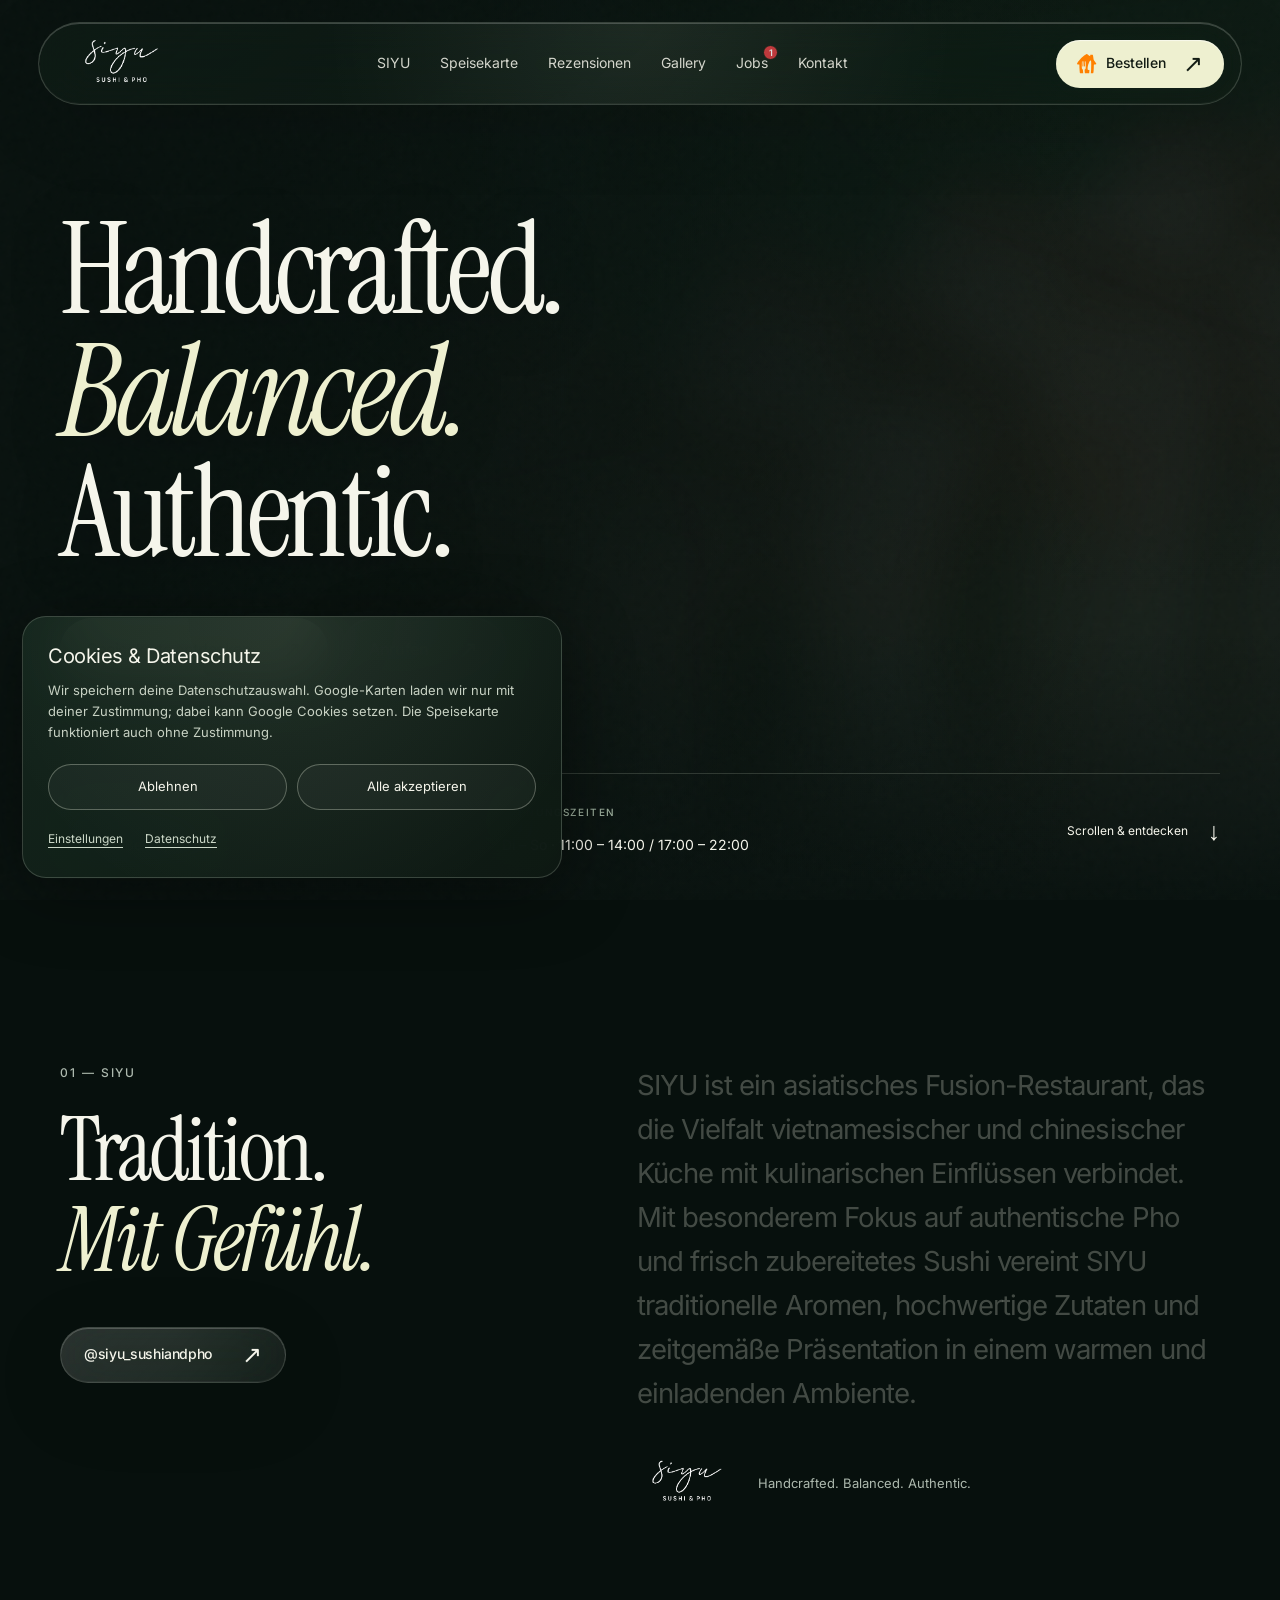
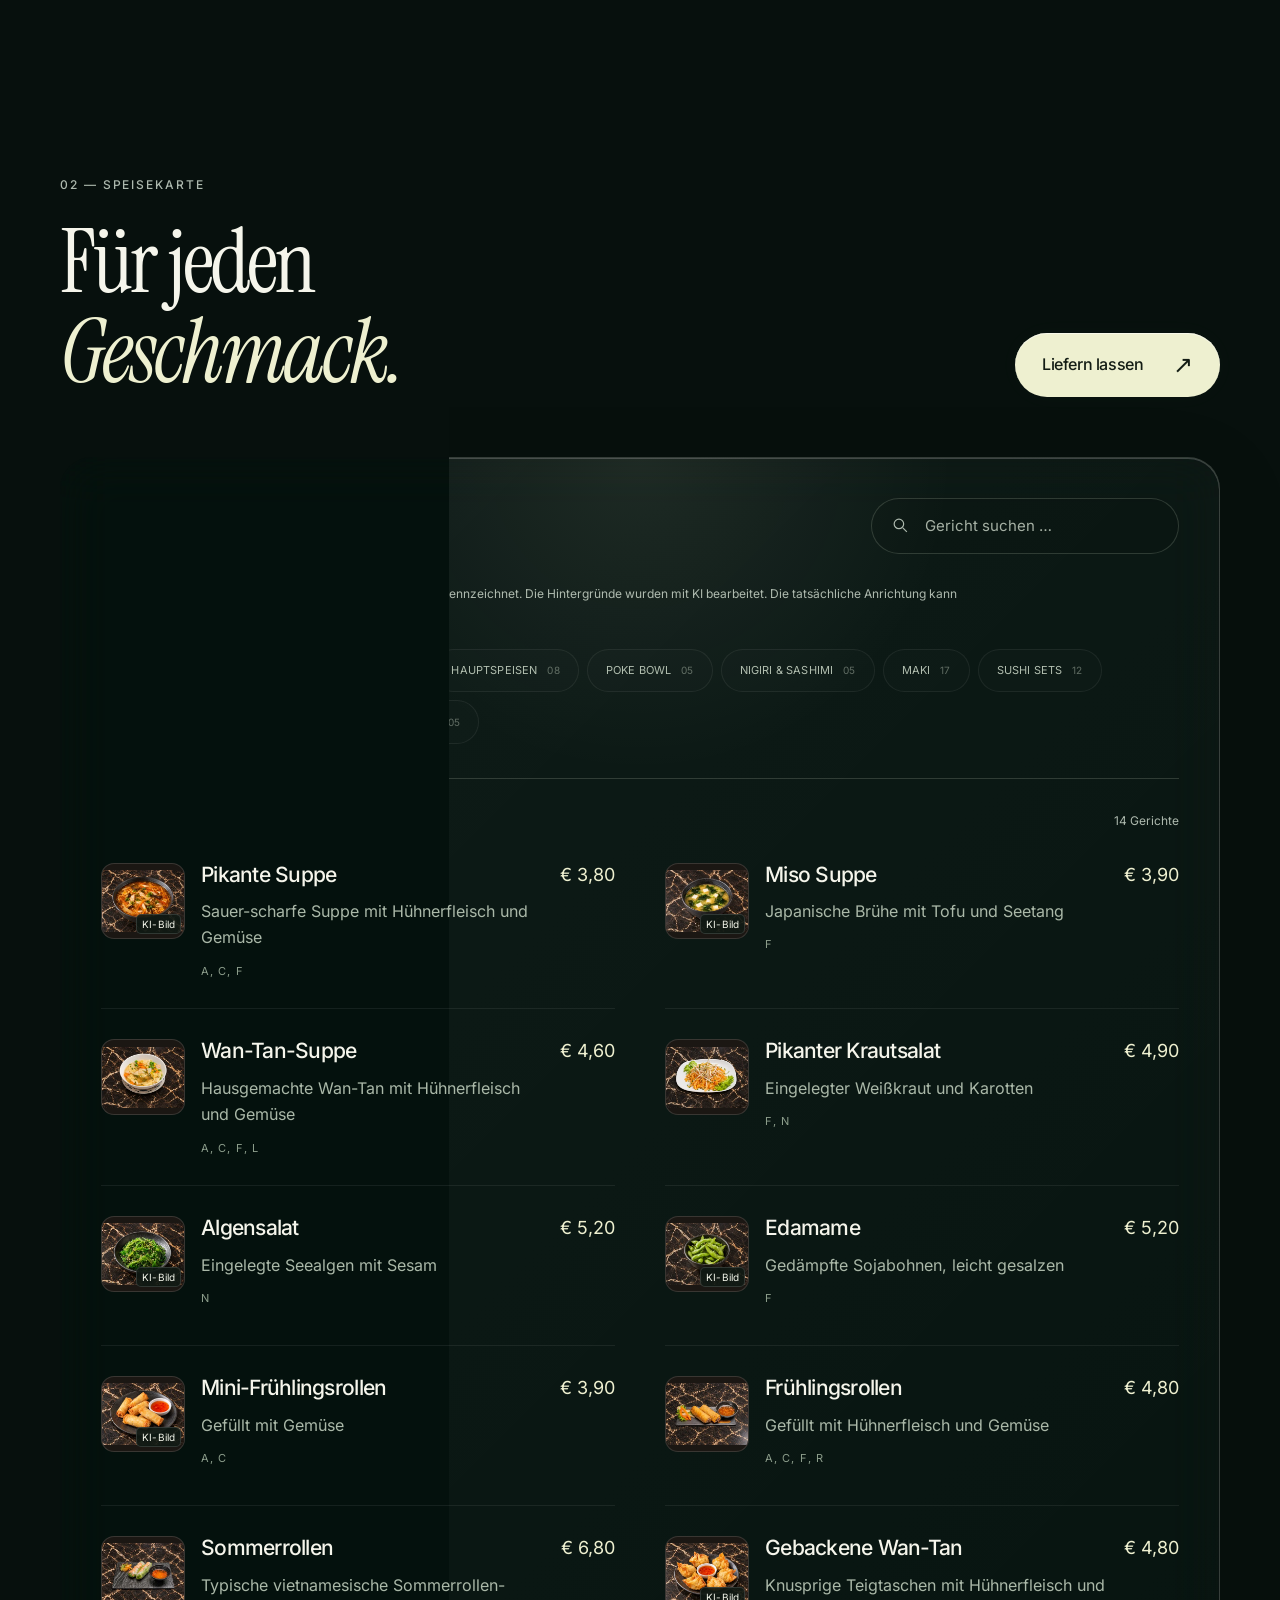
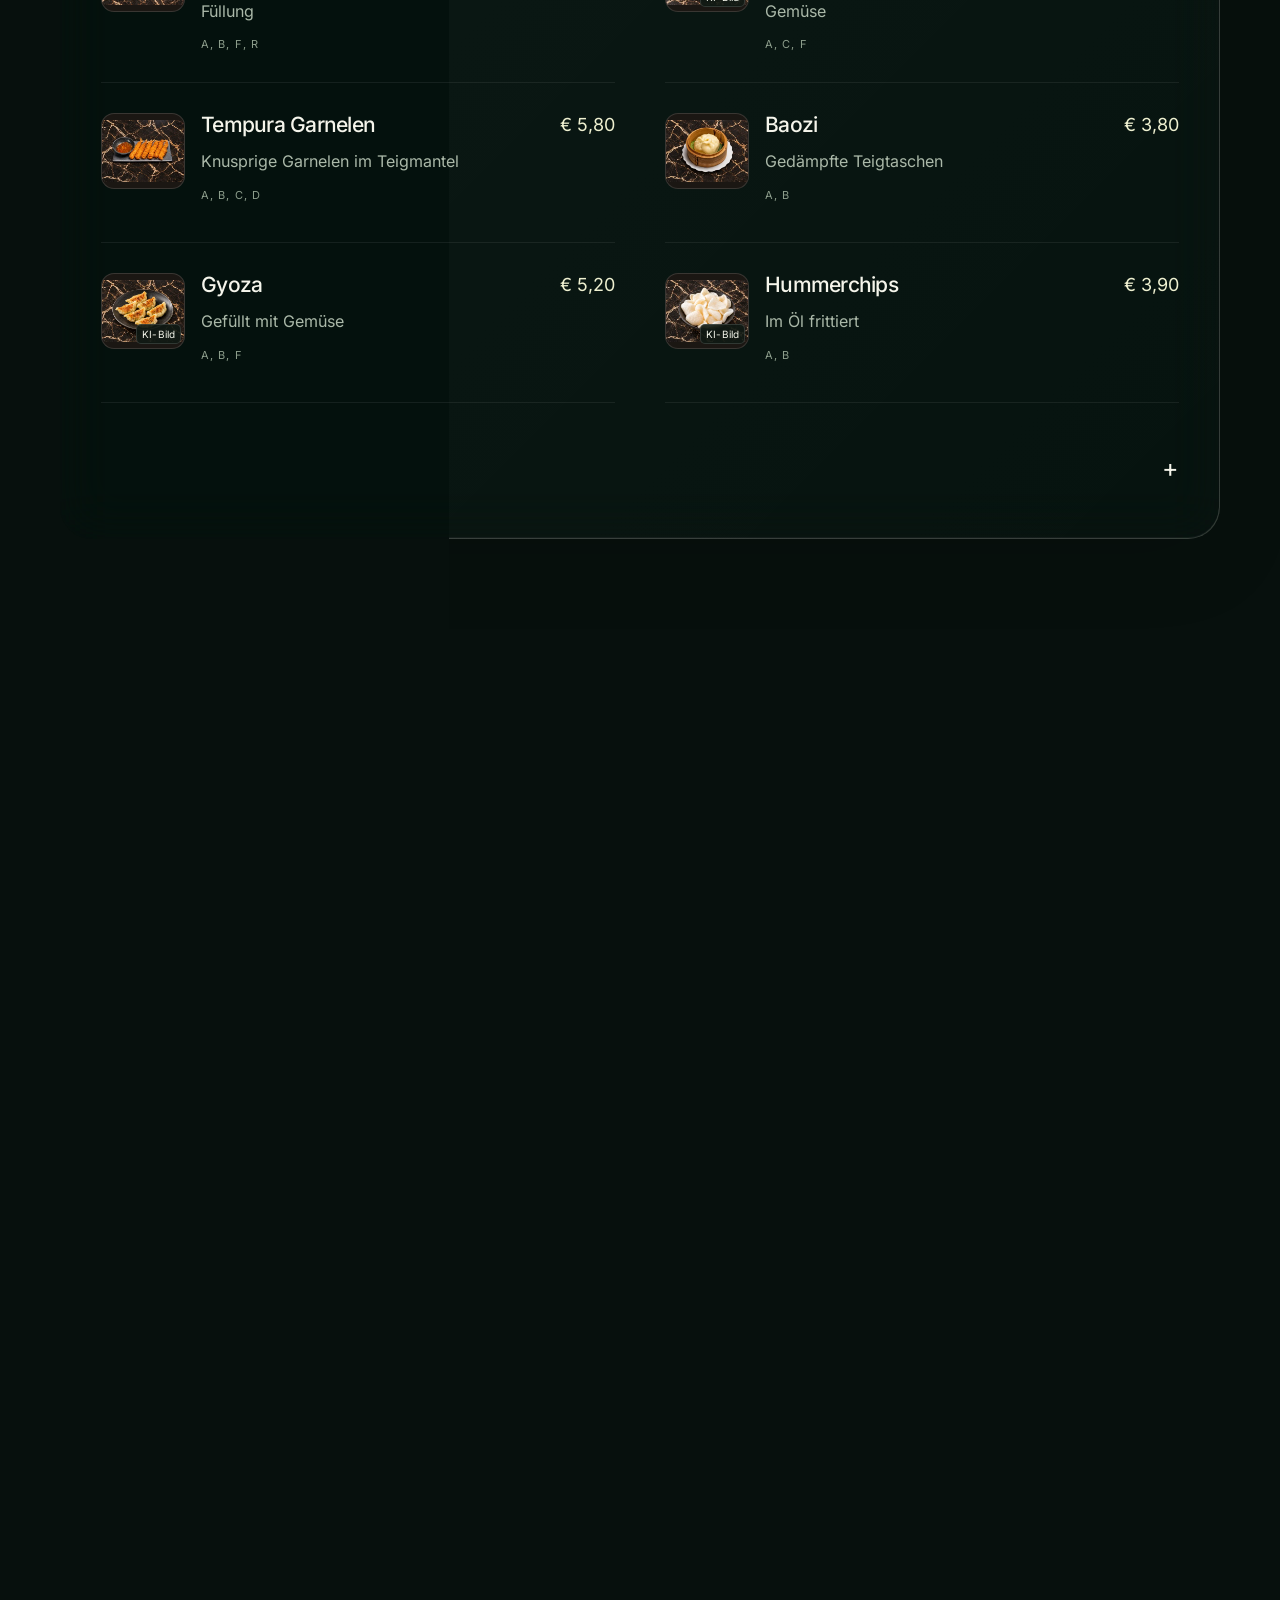
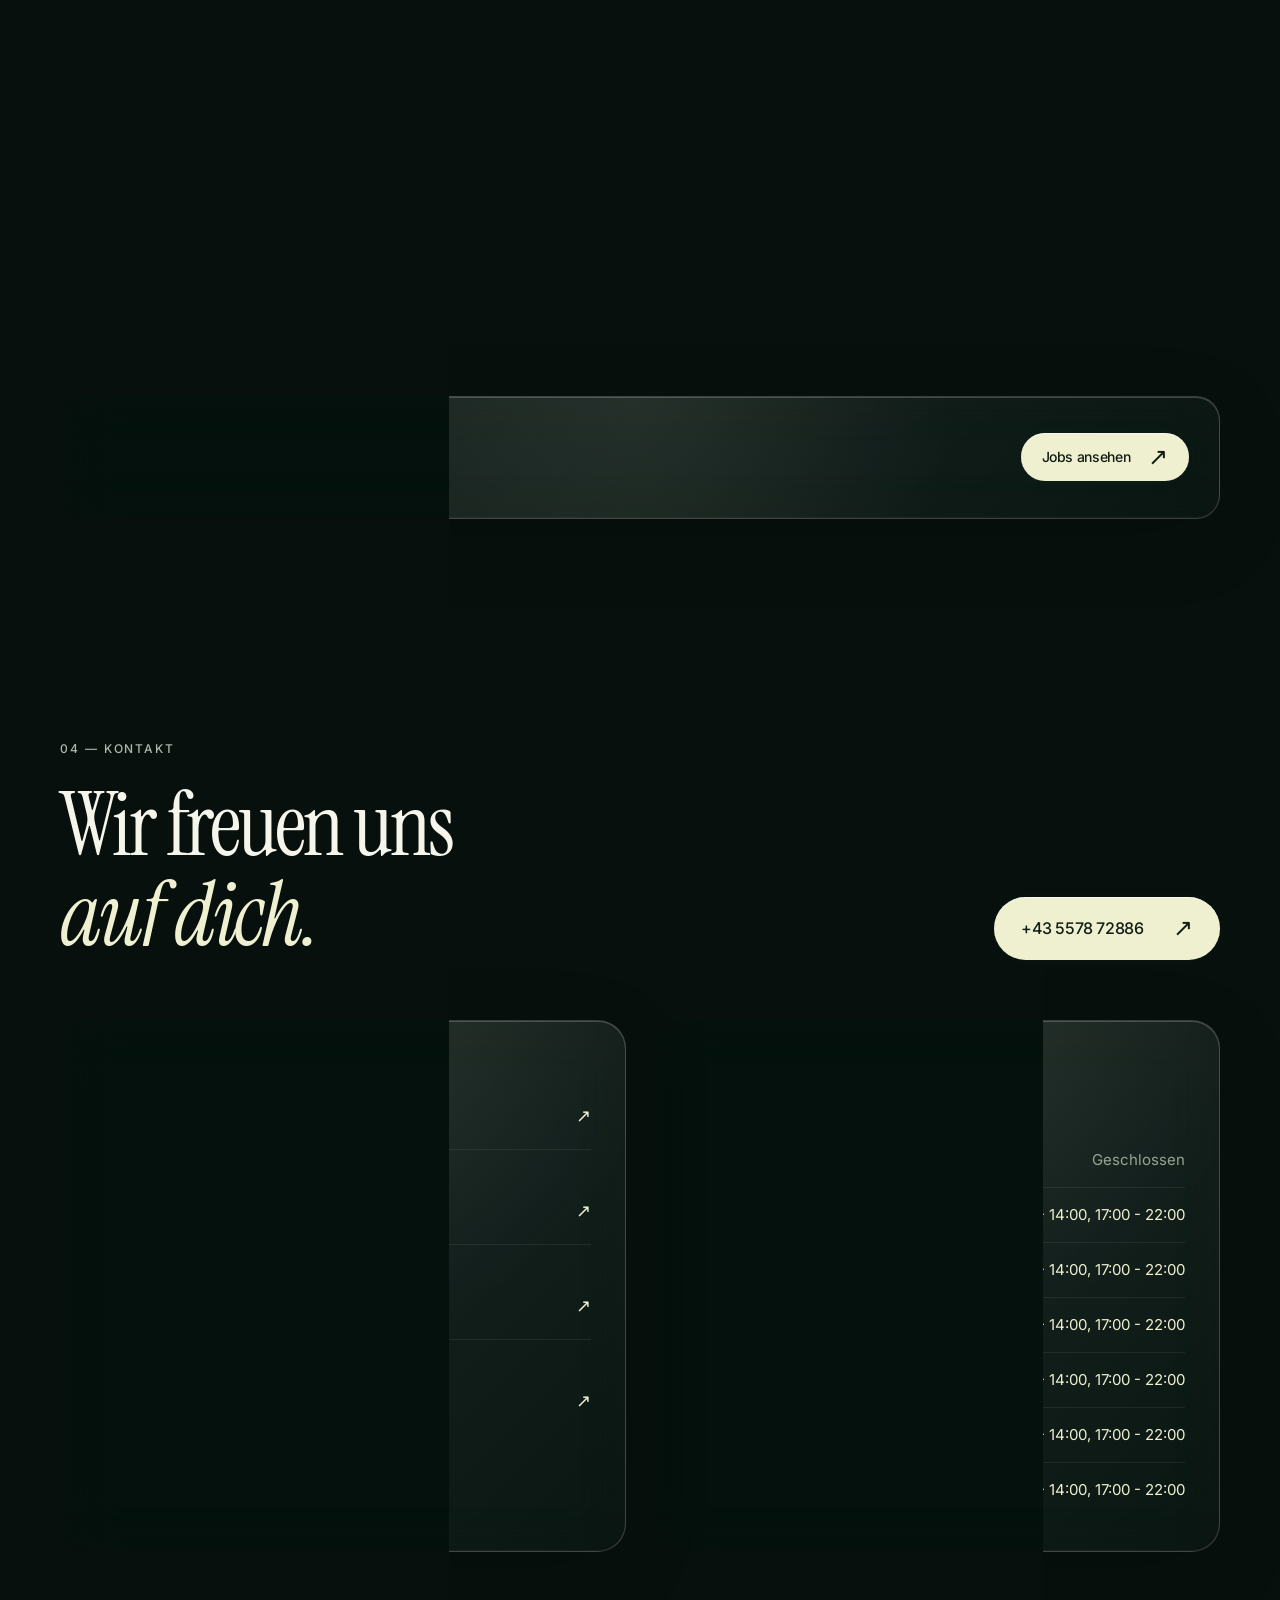
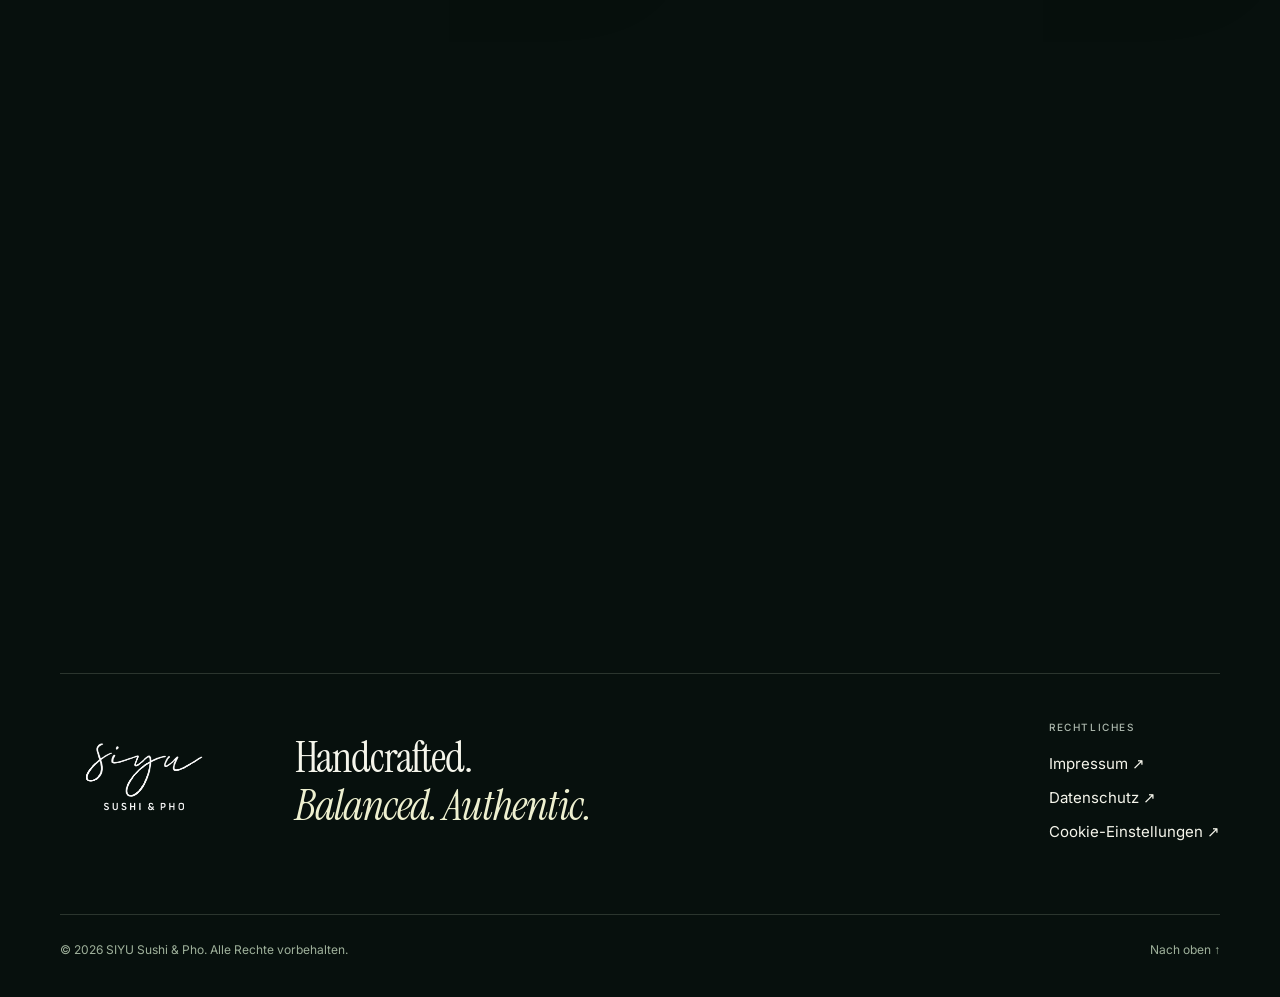
==== index.html @ 0ee45630 "SIYU Website importieren" ====
<!doctype html><html lang="de"><head><meta charset="utf-8"><meta name="viewport" content="width=device-width,initial-scale=1"><meta name="theme-color" content="#08120f"><meta name="description" content="SIYU – Sushi & Pho Höchst. Handcrafted. Balanced. Authentic. Entdecken Sie unsere Speisekarte, Öffnungszeiten und Kontakt."><title>SIYU — Sushi & Pho Höchst</title><meta property="og:title" content="SIYU — Sushi & Pho Höchst"><meta property="og:description" content="Handcrafted. Balanced. Authentic."><meta property="og:type" content="website"><meta property="og:image" content="https://siyu-atelier.fabledknoll8.chatgpt.site/assets/film-poster.jpg"><link rel="icon" href="assets/favicon.svg"><link rel="stylesheet" href="assets/fonts/fonts.css"><style>:root{--ink:#07100d;--jade:#172b23;--cream:#eef0d0;--text:#f5f5eb;--muted:#adb9ae;--line:rgba(237,244,225,.16);--scroll:0;--film-shift:0px;--ribbon-shift:0px}*,*:before,*:after{box-sizing:border-box}html{scroll-behavior:smooth;scroll-padding-top:130px}body{margin:0;background:var(--ink);color:var(--text);font-family:Inter,-apple-system,BlinkMacSystemFont,'Segoe UI',sans-serif;font-size:18px;line-height:1.6;-webkit-font-smoothing:antialiased;-moz-osx-font-smoothing:grayscale;overflow-x:hidden}body:has(dialog[open]){overflow:hidden}h1,h2,h3,h4,p{margin:0}h1,h2{font-family:'Instrument Serif',Georgia,serif;font-weight:400;letter-spacing:-.035em;line-height:1.02}h2{font-size:clamp(64px,6.9vw,104px)}h1 em,h2 em,footer em{font-weight:400;font-style:italic;color:var(--cream)}h3,h4{font-weight:500}a{color:inherit;text-decoration:none}button,input{font:inherit;color:inherit}button{border:0;background:none;cursor:pointer}button,a,input,summary{-webkit-tap-highlight-color:transparent}button:focus-visible,a:focus-visible,input:focus-visible,summary:focus-visible{outline:2px solid var(--cream);outline-offset:6px}img{display:block;max-width:100%}button[hidden],[hidden]{display:none!important}.wrap{width:calc(100% - 120px);max-width:1400px;margin:auto}.section{padding:130px 0;position:relative}.eyebrow{font-size:12px;font-weight:500;line-height:1.6;letter-spacing:.16em;text-transform:uppercase;color:var(--muted)}.button{position:relative;display:inline-flex;align-items:center;justify-content:space-between;gap:30px;padding:19px 27px;min-height:62px;white-space:nowrap;border-radius:100px;font-size:16px;font-weight:500;letter-spacing:-.025em;transition:transform .3s,background .3s,box-shadow .3s;transform:translate(var(--mx,0px),var(--my,0px));isolation:isolate}.button span{font-size:24px;line-height:1;transition:transform .3s}.button:hover span{transform:translate(3px,-3px)}.button:hover{box-shadow:0 8px 38px #0002}.button:active{scale:.98}.button-primary{background:var(--cream);color:#131c14;box-shadow:inset 0 1px 1px #fff9,0 0 24px #e9eccb06}.button-primary:hover{background:#fafce1}.compact{min-height:48px;padding:11px 21px;font-size:14px;gap:18px}.glass{background:linear-gradient(135deg,rgba(255,255,255,.105),rgba(255,255,255,.025));border:1px solid rgba(240,250,233,.18);backdrop-filter:blur(26px) saturate(145%);-webkit-backdrop-filter:blur(26px) saturate(145%);box-shadow:inset 0 1px 0 rgba(255,255,255,.2),inset 0 -1px 0 rgba(255,255,255,.045),0 20px 80px rgba(0,0,0,.12);position:relative}.glass:before{content:'';position:absolute;inset:0;border-radius:inherit;pointer-events:none;background:radial-gradient(450px circle at var(--gx,50%) var(--gy,0%),rgba(237,246,221,.075),transparent 70%)}.button.glass:hover{background-color:#ffffff0b}.icon-button{width:40px;height:40px;border-radius:50%;border:1px solid var(--line);display:grid;place-items:center;font-size:16px;transition:background .3s}.icon-button:hover{background:#ffffff15}.skip{position:fixed;top:-100px;left:20px;z-index:100;padding:15px;background:var(--cream);color:var(--ink)}.skip:focus{top:20px}.progress{position:fixed;top:0;left:0;height:2px;width:0;background:var(--cream);z-index:90}.world{position:fixed;inset:0;z-index:-1;overflow:hidden;background:#08130e;pointer-events:none}.film-underlay{position:absolute;inset:-50px;background:linear-gradient(90deg,#07100d 10%,#07100d00 80%),url('assets/film-poster.jpg') right center/cover no-repeat;filter:blur(30px);opacity:.17}.world video{position:absolute;right:0;top:-6%;width:58%;height:112%;object-fit:cover;object-position:50% 58%;transform:translateY(var(--film-shift)) scale(calc(1.02 + var(--scroll)*.025));opacity:0;filter:saturate(.8) contrast(1.03) brightness(.72);transition:opacity 1.2s;mask-image:linear-gradient(to right,transparent,#000 27%);-webkit-mask-image:linear-gradient(to right,transparent,#000 27%)}.world video.ready{opacity:calc(.92 - var(--scroll)*.64)}.film-shade{position:absolute;inset:0;background:linear-gradient(90deg,#08110e 0%,#08110ea8 35%,#08110e05 85%),linear-gradient(0deg,#08110e 0%,transparent 30%,#08110e44 100%)}#liquid{position:absolute;inset:0;width:100%;height:100%;opacity:.78}.grain{position:absolute;inset:0;opacity:.035;background-image:url("data:image/svg+xml,%3Csvg viewBox='0 0 160 160' xmlns='http://www.w3.org/2000/svg'%3E%3Cfilter id='n'%3E%3CfeTurbulence type='fractalNoise' baseFrequency='.8' numOctaves='3' stitchTiles='stitch'/%3E%3C/filter%3E%3Crect width='100%25' height='100%25' opacity='.5' filter='url(%23n)'/%3E%3C/svg%3E");mix-blend-mode:screen}.header{position:fixed;top:22px;left:38px;right:38px;z-index:50;border-radius:100px;display:flex;justify-content:space-between;align-items:center;gap:25px;padding:8px 17px 8px 30px;height:83px;background:linear-gradient(135deg,#111e17a6,#151d1747);transition:background .4s,top .4s}.header.scrolled{background:linear-gradient(135deg,#15261de0,#111a14b3);top:12px}.brand{width:100px;height:62px;display:flex;align-items:center}.brand img{width:100px;height:62px;object-fit:contain}.header nav{display:flex;gap:30px}.header nav a{font-size:14px;position:relative;padding:10px 0;opacity:.85;transition:opacity .2s}.header nav a:after{content:'';position:absolute;left:0;bottom:4px;width:0;height:1px;background:var(--cream);transition:width .3s}.header nav a:hover{opacity:1}.header nav a:hover:after{width:100%}.header-actions{display:flex;gap:14px;align-items:center}#nav-toggle{display:none}.hero{min-height:870px;height:110svh;max-height:1200px;position:relative;display:flex;align-items:center}.hero-content{padding:160px 0 140px}.hero h1{font-size:clamp(94px,9.9vw,152px);line-height:.96;letter-spacing:-.042em;margin:34px 0 42px;text-shadow:0 10px 60px #0005;max-width:800px}.hero .eyebrow{display:flex;align-items:center;gap:12px;color:#dfebd7}.status-dot{display:inline-block;width:6px;height:6px;background:#dbe6b1;border-radius:50%;box-shadow:0 0 14px #cbd8a465;flex:none}.hero-actions{display:flex;gap:13px;align-items:center}.film-caption{position:absolute;right:7%;bottom:24%;border-radius:100px;display:flex;align-items:center;gap:13px;padding:13px 22px;font-size:12px;background:#111b1470;animation:float 6s ease-in-out infinite}.film-lines{display:flex;gap:3px;height:14px;align-items:center;margin-left:10px}.film-lines i{width:2px;height:6px;background:var(--cream);animation:bars 1.5s ease-in-out infinite}.film-lines i:nth-child(2){animation-delay:.3s}.film-lines i:nth-child(3){animation-delay:.6s}@keyframes bars{50%{height:14px}}@keyframes float{50%{translate:0 -9px}}.hero-bottom{position:absolute;bottom:42px;left:0;right:0;display:grid;grid-template-columns:1fr 1.3fr auto;gap:30px;border-top:1px solid var(--line);padding-top:28px;align-items:center}.hero-bottom .eyebrow{font-size:10px;margin-bottom:10px;color:#9eb09e}.hero-bottom strong{font-weight:400;font-size:14px}.scroll-cue{display:flex;align-items:center;gap:20px;font-size:12px}.scroll-cue i{font-style:normal;font-size:25px;animation:float 3s ease-in-out infinite}.story{display:grid;grid-template-columns:.9fr 1.1fr;gap:100px;align-items:start;padding-top:160px}.story h2{margin:22px 0 42px}.story .button{font-size:14px;padding:15px 23px;min-height:56px}.story-text{font-size:clamp(24px,2.15vw,32px);line-height:1.6;font-weight:400;letter-spacing:-.035em}.story-word{color:#eff4e342;transition:color .45s}.story-word.lit{color:#f0f3e8}.story-signature{margin-top:36px;display:flex;align-items:center;gap:26px}.story-signature img{width:95px;height:64px;object-fit:contain}.story-signature span{font-size:13px;color:var(--muted)}.word-ribbon{overflow:hidden;padding:35px 0;border-top:1px solid #ffffff08;border-bottom:1px solid #ffffff08}.word-ribbon>span{display:block;white-space:nowrap;transform:translateX(var(--ribbon-shift));font-family:'Instrument Serif',Georgia,serif;font-size:clamp(60px,6vw,94px);line-height:1.2;color:#dfe9d87a;letter-spacing:-.025em}.word-ribbon i{color:var(--cream)}.word-ribbon b{font-size:.5em;vertical-align:middle;font-weight:400;margin:0 35px;color:#d1ddbc66}.section-heading{display:flex;align-items:flex-end;justify-content:space-between;gap:40px;margin-bottom:60px}.section-heading .eyebrow{margin-bottom:22px}.menu-shell{border-radius:32px;padding:40px;background:linear-gradient(135deg,#ffffff0c,#ffffff03)}.menu-toolbar{display:flex;align-items:center;justify-content:space-between;gap:25px;padding-bottom:30px}.menu-toolbar h3{font-size:28px;letter-spacing:-.035em}.search{display:flex;align-items:center;gap:13px;border:1px solid var(--line);padding:14px 19px;border-radius:100px;background:#07100d30;max-width:330px}.search svg{width:19px;height:19px;flex:none;color:var(--muted)}.search input{border:0;background:transparent;width:100%;outline:none;font-size:15px}.search input::placeholder{color:#a5b0a4}.category-list{display:flex;gap:8px;flex-wrap:wrap;padding:0 0 34px;border-bottom:1px solid var(--line)}.category{position:relative;display:flex;align-items:center;gap:10px;padding:12px 18px;border-radius:100px;border:1px solid #ffffff10;background:#ffffff03;font-size:11px;letter-spacing:.015em;color:#b2bfb0;transition:color .3s,background .3s,transform .3s}.category small{font-size:10px;opacity:.5}.category[aria-pressed=true]{background:var(--cream);color:var(--ink);border-color:var(--cream);box-shadow:0 0 22px #edf0d012}.category:hover{transform:translateY(-2px);background:#ffffff10}.category[aria-pressed=true]:hover{background:var(--cream)}.category-heading{display:flex;justify-content:space-between;gap:20px;margin:30px 0 0;align-items:center}.category-heading h4{font-size:15px;letter-spacing:.08em}.category-heading>span{font-size:12px;color:var(--muted)}.dish-list{display:grid;grid-template-columns:1fr 1fr;gap:0 50px}.dish{display:flex;justify-content:space-between;gap:22px;padding:28px 0;border-bottom:1px solid #ffffff12;animation:dishIn .55s both;min-height:160px}.dish h3{font-size:21px;line-height:1.35;letter-spacing:-.035em}.dish p{font-size:16px;line-height:1.65;color:#aab8a8;margin-top:9px;max-width:400px}.allergens{display:block;font-size:11px;letter-spacing:.1em;color:#8d9e8c;margin-top:12px}.price{font-size:18px;color:var(--cream);white-space:nowrap;line-height:1.6}.legend{margin-top:35px}.legend summary{list-style:none;cursor:pointer;display:flex;justify-content:space-between;font-size:16px;padding:10px 0}.legend summary::-webkit-details-marker{display:none}.legend summary span{font-size:25px;transition:transform .3s}.legend[open] summary span{transform:rotate(45deg)}.legend-grid{display:grid;grid-template-columns:1fr 1fr;gap:18px 30px;padding-top:20px;font-size:14px;color:var(--muted)}.legend-grid span{color:var(--cream);font-weight:600}#empty{padding-top:32px}.review-section{padding-top:65px}.text-link{display:inline-flex;align-items:center;gap:25px;padding:14px 0;border-bottom:1px solid var(--line);font-size:15px}.text-link span{font-size:22px}.review-layout{display:grid;grid-template-columns:.8fr 1.2fr;gap:35px;align-items:stretch}.review-orb{overflow:hidden;border-radius:32px;min-height:400px;text-align:center;display:flex;flex-direction:column;align-items:center;justify-content:center;padding:34px;isolation:isolate;background:linear-gradient(135deg,#dbe6b514,#99bea803)}.google-g{font-family:Arial,sans-serif;font-size:35px;font-weight:600;color:var(--cream)}.review-number{font-family:'Instrument Serif',Georgia,serif;font-size:136px;line-height:1.05;color:var(--cream);margin-top:13px;font-variant-numeric:tabular-nums;position:relative;z-index:1}.review-label{font-size:18px;letter-spacing:-.03em;position:relative;z-index:1}.orb-action{display:flex;align-items:center;gap:40px;margin-top:27px;font-size:13px;position:relative;z-index:1;color:#b5c3ae}.orb-action i{font-style:normal;font-size:25px;color:var(--cream)}.orbit{position:absolute;border:1px solid #e7efbe1a;border-radius:50%;width:100%;height:65%;top:18%;left:0;transform:rotate(-35deg);z-index:-1;animation:orbit 18s ease-in-out infinite alternate}.orbit-two{transform:rotate(35deg);width:70%;height:98%;left:15%;top:0;animation-delay:-8s}@keyframes orbit{to{transform:rotate(60deg) scale(1.1)}}.review-tabs{padding:7px;border-radius:100px;display:flex;gap:5px;margin-bottom:17px}.review-tabs button{flex:1;padding:13px 15px;border-radius:100px;font-size:14px;color:#b5c1b2;transition:background .3s,color .3s}.review-tabs button[aria-selected=true]{background:var(--cream);color:var(--ink);box-shadow:0 4px 20px #0002}.review-panels{border-radius:28px;min-height:325px;padding:34px 40px}.review-panels [role=tabpanel]{position:relative;animation:dishIn .45s}.panel-symbol{position:absolute;right:0;top:-25px;font-family:Georgia,serif;font-size:125px;color:#eef0d027;line-height:1;pointer-events:none}.small-symbol{font-size:90px;top:-8px}.review-panels h3{font-family:'Instrument Serif',Georgia,serif;font-size:42px;line-height:1.05;max-width:420px;letter-spacing:-.025em;padding:20px 0 15px}.review-panels p{font-size:17px;color:var(--muted);padding-bottom:28px}.review-panels .button{font-size:14px;min-height:55px;padding:15px 22px}.tilt{transform:perspective(1200px) rotateX(var(--rx,0deg)) rotateY(var(--ry,0deg));transition:transform .3s}.contact{padding-top:90px}.contact-grid{display:grid;grid-template-columns:1fr 1fr;gap:28px}.contact-details,.hours{padding:34px;border-radius:28px}.contact-details>div{padding:20px 0;border-bottom:1px solid #ffffff12}.contact-details>div:last-child{border-bottom:0}.contact-details .eyebrow{display:block;font-size:10px;margin-bottom:11px}.contact-details a{display:flex;align-items:center;justify-content:space-between;gap:15px;font-size:18px;letter-spacing:-.02em;line-height:1.5}.contact-details a span{color:var(--cream)}.hours h3{font-family:'Instrument Serif',Georgia,serif;font-size:36px;letter-spacing:-.025em;margin-bottom:20px}.hours-row{display:flex;justify-content:space-between;gap:20px;padding:15px 0;border-bottom:1px solid #ffffff12;font-size:15px}.hours-row:last-child{border:0}.hours-row>span:last-child{color:var(--cream);text-align:right}.hours-row:first-of-type>span:last-child{color:#94a48f}.location{padding:34px;border-radius:28px;margin-top:28px}.location-title{display:flex;justify-content:space-between;gap:25px;align-items:center;margin-bottom:26px}.location-title .eyebrow{font-size:11px;margin-bottom:10px}.location-title h3{font-family:'Instrument Serif',Georgia,serif;font-size:35px;line-height:1.2;letter-spacing:-.025em}.location iframe{width:100%;height:350px;border:0;border-radius:18px;filter:saturate(.5) brightness(.8)}.map-address{font-size:13px;color:var(--muted);margin-top:17px}footer{padding-top:10px;position:relative}.footer-top{display:grid;grid-template-columns:160px 1fr auto;gap:75px;align-items:center;padding:45px 0 70px;border-top:1px solid var(--line)}.footer-top>img{width:160px;height:106px;object-fit:contain}.footer-top>p{font-family:'Instrument Serif',Georgia,serif;font-size:43px;line-height:1.1;letter-spacing:-.025em}.footer-top>div{display:flex;flex-direction:column;align-items:start;gap:10px;font-size:15px}.footer-top button{padding:0}.footer-top>div .eyebrow{font-size:10px;margin-bottom:7px}.footer-bottom{display:flex;justify-content:space-between;gap:25px;font-size:12px;color:#9fb19b;padding:25px 0 38px;border-top:1px solid var(--line)}dialog{color:var(--text);border-radius:30px;background-color:#112019e8!important;width:min(900px,calc(100vw - 30px));max-height:90svh;padding:60px;border:1px solid #ffffff30}dialog::backdrop{background:#020905c7;backdrop-filter:blur(15px)}.dialog-close{position:absolute;right:20px;top:16px;width:42px;height:42px;font-size:30px;border-radius:50%;border:1px solid var(--line);line-height:1}.legal-dialog main h1{font-size:48px;margin-bottom:40px}.legal-dialog section{margin-top:30px}.legal-dialog h2{font-family:Inter,sans-serif;font-size:22px;line-height:1.4;letter-spacing:-.02em;margin-bottom:13px}.legal-dialog h3{font-size:18px;margin:18px 0 10px}.legal-dialog p{font-size:16px;line-height:1.85;color:var(--muted)}.legal-dialog a{color:var(--cream);text-decoration:underline}.google-dialog{width:min(1050px,calc(100vw - 30px));padding:50px 35px 30px}.google-dialog-heading{display:flex;align-items:center;gap:22px;margin-bottom:30px}.google-dialog-heading .google-g{font-size:48px}.google-dialog-heading h2{font-size:36px;line-height:1.2;margin-top:8px}.google-dialog iframe{width:100%;height:45svh;border:0;border-radius:18px}.google-dialog-actions{display:flex;gap:14px;margin-top:25px;flex-wrap:wrap}.google-dialog-actions .button{font-size:14px;padding:16px 22px;min-height:54px}.js-motion .reveal{opacity:0;translate:0 28px;transition:opacity 1s,translate 1s}.js-motion .reveal.visible{opacity:1;translate:0 0}.entrance{animation:entrance 1.3s both}.hero h1.entrance{animation-delay:.1s}.hero-actions.entrance{animation-delay:.25s}@keyframes entrance{from{opacity:0;transform:translateY(30px);filter:blur(6px)}to{opacity:1;transform:none;filter:blur(0)}}@keyframes dishIn{from{opacity:0;transform:translateY(12px)}to{opacity:1;transform:none}}.paused{scroll-behavior:auto}.paused *,.paused *:before,.paused *:after{animation:none!important;transition:none!important}.paused .reveal{opacity:1;translate:0 0}.paused .story-word{color:var(--text)}
@media(min-width:1600px){.world video{width:54%;object-position:50% 53%}.hero-content{padding-left:0}.hero h1{font-size:155px}.header{max-width:1560px;margin:auto}.hero{max-height:1280px}.film-caption{right:12%}}
@media(max-width:1100px){.wrap{width:calc(100% - 70px)}.header{left:22px;right:22px;padding-left:23px}.header nav{gap:22px}.header nav a{font-size:13px}.hero h1{font-size:105px}.hero{min-height:800px}.hero-content{padding-top:130px}.film-caption{right:5%;bottom:20%}.story{gap:55px}.story-text{font-size:26px}.menu-shell{padding:30px}.dish-list{gap:0 30px}.dish h3{font-size:19px}.dish p{font-size:15px}.review-layout{grid-template-columns:.85fr 1.15fr;gap:22px}.review-panels{padding:30px}.review-panels h3{font-size:36px}.review-orb{min-height:385px}.contact-details,.hours{padding:28px}.contact-details a{font-size:16px}.hours-row{font-size:13px}.section{padding:100px 0}.review-section{padding-top:45px}.footer-top{gap:45px}.hero-bottom strong{font-size:12px}}
@media(max-width:760px){html{scroll-padding-top:105px}.wrap{width:calc(100% - 36px)}body{font-size:16px}.header{top:12px;left:12px;right:12px;height:72px;padding:5px 10px 5px 18px;gap:10px;border-radius:40px}.header.scrolled{top:8px}.brand{width:76px;height:48px}.brand img{width:76px;height:48px}.header nav{display:none;position:absolute;top:79px;left:0;right:0;flex-direction:column;gap:10px;padding:24px 26px;background:#112017f5;border:1px solid var(--line);border-radius:26px;backdrop-filter:blur(24px)}.header nav.open{display:flex}.header nav a{font-size:17px;padding:8px 0}.header-actions{gap:7px}.icon-button{width:32px;height:32px;font-size:14px}#nav-toggle{display:grid}.compact{min-height:40px;padding:10px 14px;font-size:12px;gap:10px}.compact span{font-size:20px}.world video{width:100%;height:115%;top:-5%;object-fit:cover;object-position:50% 50%;mask-image:none;-webkit-mask-image:none;filter:saturate(.8) contrast(1.04) brightness(.67)}.film-shade{background:linear-gradient(0deg,#07100d 0%,#07100d25 60%,#07100d55 100%),linear-gradient(90deg,#07100d66,#07100d05)}.film-underlay{opacity:.1}.hero{height:105svh;min-height:780px;max-height:980px;align-items:start}.hero-content{padding:155px 0 180px}.hero .eyebrow{font-size:10px;letter-spacing:.13em;gap:9px}.hero h1{font-size:clamp(66px,13.8vw,102px);line-height:1.02;letter-spacing:-.045em;margin:31px 0 34px}.hero-actions{gap:10px;flex-wrap:wrap}.button{font-size:14px;gap:17px;padding:16px 20px;min-height:56px}.button span{font-size:21px}.film-caption{right:18px;bottom:215px;padding:10px 17px;font-size:10px}.hero-bottom{bottom:30px;display:grid;grid-template-columns:1fr auto;gap:20px;padding-top:23px}.hero-bottom>a:nth-child(2){grid-column:1;grid-row:2}.hero-bottom .eyebrow{font-size:9px;margin-bottom:5px}.hero-bottom strong{font-size:12px;font-weight:400}.scroll-cue{grid-column:2;grid-row:1/3;writing-mode:vertical-rl;font-size:10px;gap:12px}.scroll-cue i{writing-mode:horizontal-tb;font-size:22px}.section{padding:76px 0}h2{font-size:62px}.eyebrow{font-size:10px}.story{grid-template-columns:1fr;gap:42px}.story h2{margin:18px 0 28px}.story .button{font-size:13px;padding:14px 21px;min-height:52px}.story-text{font-size:25px;line-height:1.65;letter-spacing:-.035em}.story-signature{gap:18px;margin-top:24px}.story-signature img{width:75px;height:52px}.story-signature span{font-size:11px;max-width:175px}.word-ribbon{padding:25px 0}.word-ribbon>span{font-size:59px}.word-ribbon b{margin:0 22px}.section-heading{align-items:start;gap:20px;margin-bottom:35px;flex-direction:column}.section-heading .eyebrow{margin-bottom:17px}.section-heading>.button{min-height:51px;padding:14px 22px;font-size:13px}.menu-shell{padding:24px 20px;border-radius:25px}.menu-toolbar{gap:20px;flex-wrap:wrap;padding-bottom:24px}.menu-toolbar h3{font-size:25px}.search{width:100%;max-width:none;padding:12px 17px}.search input{font-size:14px}.category-list{flex-wrap:nowrap;overflow:auto;gap:7px;margin-right:-20px;padding-right:20px;padding-bottom:24px;scrollbar-width:none}.category{flex-shrink:0;font-size:10px;padding:12px 16px}.category small{display:none}.category-heading{margin-top:24px;gap:12px}.category-heading h4{font-size:12px;letter-spacing:.04em}.category-heading>span{font-size:10px}.dish-list{display:block}.dish{padding:24px 0;min-height:0;gap:17px}.dish h3{font-size:20px;line-height:1.35}.dish p{font-size:15px}.price{font-size:16px}.allergens{font-size:10px;margin-top:10px}.legend{margin-top:27px}.legend summary{font-size:14px}.legend-grid{grid-template-columns:1fr;font-size:13px;gap:14px}.review-section{padding-top:35px}.review-section .text-link{font-size:13px;gap:20px}.review-layout{grid-template-columns:1fr;gap:22px}.review-orb{min-height:340px;padding:25px;border-radius:28px}.review-number{font-size:118px}.review-label{font-size:17px}.orb-action{margin-top:18px}.review-tabs{padding:6px;gap:0}.review-tabs button{font-size:12px;padding:12px 9px}.review-panels{padding:27px;min-height:300px;border-radius:26px}.review-panels h3{font-size:37px}.review-panels p{font-size:16px}.review-panels .button{font-size:13px;gap:16px;padding:14px 20px}.contact-grid{grid-template-columns:1fr;gap:20px}.contact-details,.hours{padding:25px;border-radius:26px}.contact-details a{font-size:16px}.contact-details .eyebrow{font-size:9px}.hours h3{font-size:33px}.hours-row{font-size:12px;padding:14px 0}.location{padding:23px;border-radius:26px;margin-top:20px}.location-title{align-items:start;flex-direction:column;gap:20px}.location-title h3{font-size:30px}.location-title .eyebrow{font-size:9px}.location-title .button{font-size:13px;min-height:48px;padding:12px 20px}.location iframe{height:300px;border-radius:15px}.map-address{font-size:11px}.footer-top{grid-template-columns:1fr auto;gap:22px;padding:38px 0 45px}.footer-top>img{width:120px;height:80px}.footer-top>p{grid-column:1/3;grid-row:2;font-size:36px}.footer-top>div{font-size:13px;gap:8px}.footer-top>div .eyebrow{font-size:9px}.footer-bottom{flex-direction:column;gap:14px;font-size:10px;padding:24px 0 30px}dialog{padding:60px 24px 28px;border-radius:26px}.legal-dialog main h1{font-size:37px;overflow-wrap:anywhere}.legal-dialog h2{font-size:20px}.legal-dialog p{font-size:15px}.google-dialog{padding:60px 22px 24px}.google-dialog-heading{gap:15px;align-items:start}.google-dialog-heading .google-g{font-size:38px}.google-dialog-heading h2{font-size:29px}.google-dialog-heading .eyebrow{font-size:9px}.google-dialog iframe{height:40svh;border-radius:14px}.google-dialog-actions{gap:12px}.google-dialog-actions .button{font-size:12px;padding:15px 18px;gap:17px;width:100%}.tilt{transform:none}}
@media(prefers-reduced-motion:reduce){html{scroll-behavior:auto}*,*:before,*:after{animation:none!important;transition:none!important}.js-motion .reveal{opacity:1;translate:0 0}.story-word{color:var(--text)}.world video{display:none}#liquid{opacity:.35}}
@supports not (backdrop-filter:blur(1px)){.glass{background:#17271fef}.header{background:#132119ef}}
.world{z-index:0}main,footer{position:relative;z-index:1}
/* Review refinements: preserve a clear gap between actions and the information rule. */
.hero{display:flex;flex-direction:column;align-items:stretch;justify-content:center;height:auto;min-height:100svh;max-height:none;padding-top:130px}
.hero-content{flex:1;padding:65px 0 90px}
.hero h1{margin-top:15px}
.hero-bottom{position:relative;bottom:auto;left:auto;right:auto;flex:none;padding:30px 0 45px;margin-top:0}
.film-caption{bottom:205px}
.word-ribbon{padding:22px 0}
.word-ribbon>span{font-size:clamp(36px,3.3vw,52px)}
.word-ribbon b{margin:0 24px}
.rating-out-of{font-family:Inter,sans-serif;font-size:25px;color:var(--muted);letter-spacing:-.04em}
.rating-stars{font-size:23px;letter-spacing:.15em;color:var(--cream);margin:12px 0 15px;line-height:1}
.review-rating-line{color:var(--cream);font-weight:500}
.review-number{font-size:110px}
@media(prefers-reduced-motion:reduce){.world video{display:block!important}}
@media(max-width:1100px){.hero-content{padding-top:55px;padding-bottom:85px}.hero h1{font-size:100px}}
@media(max-width:760px){.hero{height:auto;min-height:100svh;max-height:none;padding-top:110px}.hero-content{padding:40px 0 85px}.hero h1{font-size:clamp(66px,13.8vw,102px);margin:20px 0 34px}.hero-bottom{position:relative;bottom:auto;padding-top:25px;padding-bottom:35px}.film-caption{bottom:230px}.word-ribbon>span{font-size:38px}.word-ribbon{padding:18px 0}.word-ribbon b{margin:0 18px}.review-number{font-size:102px}.rating-out-of{font-size:22px}}
.button .order-label{display:inline-flex;align-items:center;gap:9px;font-size:inherit;line-height:1.2}.button:hover .order-label{transform:none}.lieferando-icon{width:20px;height:20px;object-fit:contain;flex:none}@media(max-width:760px){.lieferando-icon{width:18px;height:18px}.button .order-label{gap:7px}}/* Compact menu photography; fixed dimensions avoid layout shifts. */
.dish.has-photo{display:grid;grid-template-columns:84px minmax(0,1fr) auto;gap:16px;align-items:start}.dish-photo{width:84px;height:76px;object-fit:contain;background:#1b1713;border:1px solid #ffffff22;border-radius:13px;margin-top:2px}.dish-copy{min-width:0}.dish.has-photo h3,.dish.has-photo p{overflow-wrap:anywhere}.dish.has-photo .price{white-space:nowrap;font-variant-numeric:tabular-nums}.dish.has-photo.photo-unavailable{grid-template-columns:minmax(0,1fr) auto}.menu-photo-note{font-size:12px;line-height:1.7;color:var(--muted);margin-top:24px;max-width:600px}
@media(min-width:761px) and (max-width:1100px){.dish-list{grid-template-columns:1fr}.dish.has-photo{grid-template-columns:84px minmax(0,1fr) auto}}
@media(max-width:760px){.dish.has-photo{grid-template-columns:72px minmax(0,1fr) auto;gap:14px}.dish-photo{width:72px;height:68px;border-radius:11px}.dish.has-photo h3{font-size:19px}.menu-photo-note{font-size:11px}}
@media(max-width:480px){.dish.has-photo{grid-template-columns:64px minmax(0,1fr);gap:8px 14px}.dish-photo{width:64px;height:64px;grid-row:1 / span 2}.dish.has-photo .price{grid-column:2;justify-self:start}.dish.has-photo h3{font-size:18px}.dish.has-photo p{font-size:14px;margin-top:7px}.dish.has-photo.photo-unavailable{grid-template-columns:minmax(0,1fr)}.dish.has-photo.photo-unavailable .price{grid-column:1}}

.dish-visual{width:84px;position:relative;align-self:start;padding:0;cursor:zoom-in;border-radius:12px}.dish-visual:hover .dish-photo{box-shadow:0 0 0 2px #eef0d055}.dish-photo-label{position:absolute;bottom:5px;right:4px;background:#101a14e6;color:#f2f4e9;border:1px solid #ffffff22;border-radius:5px;font-size:10px;line-height:1.6;padding:1px 5px;letter-spacing:.01em;pointer-events:none}.menu-photo-note{margin:0 0 24px;max-width:900px}.map-consent-placeholder{height:350px;border:1px solid var(--line);border-radius:18px;padding:28px;background:#14241a80;display:flex;flex-direction:column;justify-content:center;align-items:center;text-align:center;gap:14px}.map-consent-placeholder>span{font-size:28px;color:var(--cream)}.map-consent-placeholder h3{font-size:24px!important;line-height:1.3}.map-consent-placeholder p{font-size:14px;color:var(--muted);max-width:340px}.map-consent-placeholder>div{display:flex;flex-wrap:wrap;justify-content:center;align-items:center;gap:16px}.map-consent-placeholder .button{font-size:13px;padding:12px 18px;min-height:46px;gap:12px}.map-consent-placeholder .text-link{font-size:12px}.google-dialog .map-consent-placeholder{height:45svh;min-height:280px}.consent-banner{position:fixed;bottom:22px;left:22px;width:min(540px,calc(100vw - 44px));padding:25px;z-index:80;border-radius:24px;background:linear-gradient(135deg,#14261df5,#0e1913f5);box-shadow:0 15px 70px #0006}.consent-banner h2{font-family:Inter,sans-serif;font-size:20px;letter-spacing:-.025em;line-height:1.4}.consent-banner p{font-size:13px;line-height:1.65;color:#c6d0c2;margin-top:10px}.consent-actions{display:grid;grid-template-columns:1fr 1fr;gap:10px;margin-top:20px}.consent-actions button{min-height:46px;padding:11px 15px;border:1px solid #edf2df50;border-radius:100px;font-size:13px;color:var(--text);background:#ffffff09}.consent-actions button:hover{background:#ffffff16}.consent-links{display:flex;gap:22px;margin-top:15px}.consent-links button{font-size:12px;text-decoration:underline;text-underline-offset:4px;color:#ccd8c8;padding:4px 0}.consent-dialog{width:min(570px,calc(100vw - 28px));max-height:90svh;overflow:auto;padding:38px;border-radius:26px;background:#122219f7;color:var(--text)}.consent-dialog::backdrop{background:#0009;backdrop-filter:blur(5px)}.consent-dialog h2{font-size:38px;line-height:1.15;padding-right:25px}.consent-dialog>p{font-size:14px;color:var(--muted);margin-top:16px}.consent-option{display:flex;align-items:center;justify-content:space-between;gap:20px;padding:23px 0;border-bottom:1px solid var(--line)}.consent-option strong{font-size:15px;font-weight:500}.consent-option p{font-size:12px;line-height:1.6;color:var(--muted);margin-top:6px}.consent-option>span{font-size:11px;white-space:nowrap;color:var(--cream)}.consent-option input{width:22px;height:22px;accent-color:#bfd29f;flex:none;cursor:pointer}.consent-save{width:100%;margin-top:23px;min-height:48px;font-size:14px;justify-content:center}.consent-dialog .consent-actions{margin-top:12px}
@media(max-width:760px){.dish-visual{width:72px}.map-consent-placeholder{height:300px;padding:22px}.google-dialog .map-consent-placeholder{height:40svh}.consent-banner{left:12px;bottom:12px;width:calc(100vw - 24px);padding:21px;border-radius:21px}.consent-dialog{padding:28px 23px}.consent-dialog h2{font-size:32px}.consent-option{gap:14px}.consent-banner h2{font-size:18px}}
@media(max-width:480px){.dish-visual{width:64px;grid-row:1 / span 2}.dish-photo-label{font-size:9px;bottom:4px;right:3px;padding:1px 4px}}

.photo-dialog{width:min(620px,calc(100vw - 28px));max-width:none;max-height:calc(100svh - 28px);padding:16px;margin:auto;border:1px solid var(--line);border-radius:24px;background:#102018;color:var(--text);overflow:auto;box-shadow:0 24px 90px #0008}.photo-dialog::backdrop{background:#030906c9;backdrop-filter:blur(8px)}.photo-dialog .dialog-close{top:12px;right:12px;width:44px;height:44px;background:#102018;z-index:1}.photo-dialog h2{font-family:Inter,sans-serif;font-size:20px;font-weight:500;line-height:1.35;letter-spacing:-.025em;padding-right:52px;min-height:44px;display:flex;align-items:center;margin-bottom:12px}.photo-dialog img{width:100%;height:auto;max-height:70svh;object-fit:contain;border-radius:14px;background:#1b1713}.photo-dialog-caption{font-size:12px;line-height:1.5;color:var(--muted);margin-top:10px}.photo-dialog-caption strong{font-weight:500;color:var(--cream)}@media(max-width:480px){.photo-dialog{padding:12px;border-radius:20px}.photo-dialog h2{font-size:18px;margin-bottom:10px}}

.reviews-carousel{margin-top:48px}.review-carousel-heading{display:flex;align-items:center;justify-content:space-between;gap:24px;margin-bottom:20px}.review-carousel-heading h3{font-family:'Instrument Serif',Georgia,serif;font-size:34px;font-weight:400;letter-spacing:-.025em;line-height:1.2}.review-carousel-heading p{font-size:13px;color:var(--muted);margin-top:8px}.review-carousel-controls{display:flex;align-items:center;gap:10px;flex-shrink:0}.review-carousel-controls .icon-button{width:44px;height:44px}.review-autoplay{display:inline-flex;align-items:center;justify-content:center;gap:10px;min-height:44px;padding:10px 16px;border:1px solid var(--line);border-radius:100px;font-size:12px;white-space:nowrap}.review-autoplay:hover{background:#ffffff10}.review-autoplay:disabled{opacity:.6;cursor:default}.review-scroll{overflow-x:auto;overflow-y:hidden;padding:8px 4px 20px;overscroll-behavior-x:contain;scroll-behavior:auto;scrollbar-width:thin;scrollbar-color:#eef0d055 transparent;touch-action:pan-x pan-y;cursor:grab;border-radius:24px}.review-scroll.dragging{cursor:grabbing;user-select:none}.review-scroll::-webkit-scrollbar{height:6px}.review-scroll::-webkit-scrollbar-thumb{background:#eef0d055;border-radius:9px}.review-track,.review-group{display:flex;gap:20px;align-items:stretch;width:max-content}.review-card{flex:0 0 auto;width:min(340px,calc(100vw - 72px));min-height:330px;padding:24px;border-radius:24px;display:flex;flex-direction:column}.review-card-author{display:flex;gap:12px;align-items:center;min-height:48px}.review-card-author>div:last-child{min-width:0}.review-avatar{position:relative;width:48px;height:48px;flex:0 0 48px;display:grid;place-items:center;border-radius:50%;background:#234b38;color:var(--cream);font-size:16px;font-weight:500;overflow:hidden}.review-avatar img{position:absolute;inset:0;width:100%;height:100%;object-fit:cover}.review-author-name{display:block;font-size:15px;font-weight:500;line-height:1.4;overflow-wrap:anywhere}.review-author-name:hover{text-decoration:underline;text-underline-offset:3px}.review-card-author p{font-size:11px;line-height:1.5;color:var(--muted);margin-top:3px}.review-card-meta{display:flex;align-items:center;justify-content:space-between;gap:12px;margin-top:20px}.review-card-stars{color:var(--cream);font-size:17px;letter-spacing:2px;line-height:1}.review-card time{font-size:11px;color:var(--muted)}.review-card blockquote{margin:16px 0 22px;font-size:16px;line-height:1.65;white-space:pre-line;flex:1;overflow-wrap:anywhere}.review-card-footer{display:flex;align-items:center;justify-content:space-between;gap:10px;border-top:1px solid var(--line);padding-top:14px;font-size:11px;color:var(--muted)}.review-card-footer a{color:var(--cream)}.review-card-footer a:hover{text-decoration:underline;text-underline-offset:3px}.review-snapshot{font-size:11px;color:var(--muted);margin-top:12px;line-height:1.7}@media(max-width:760px){.reviews-carousel{margin-top:34px}.review-carousel-heading{align-items:flex-start;flex-direction:column;gap:16px}.review-carousel-heading h3{font-size:30px}.review-card{padding:21px;min-height:320px}.review-track,.review-group{gap:16px}}@media(prefers-reduced-motion:reduce){.review-group[aria-hidden="true"]{display:none}}

</style><link rel="stylesheet" href="assets/job-notice.css"></head><body><a class="skip" href="#menu">Zur Speisekarte</a><div class="progress" aria-hidden="true"></div><div class="world" aria-hidden="true"><div class="film-underlay"></div><video id="film" src="assets/siyu-film.mp4" poster="assets/film-poster.jpg" autoplay muted loop playsinline preload="metadata" tabindex="-1"></video><div class="film-shade"></div><canvas id="liquid"></canvas><div class="grain"></div></div><header class="header glass"><a href="#home" class="brand" aria-label="SIYU Startseite"><img src="assets/logo.png" alt="SIYU Sushi & Pho" width="640" height="400"></a><nav id="navigation" aria-label="Hauptnavigation"><a href="#about">SIYU</a><a href="#menu">Speisekarte</a><a href="#reviews">Rezensionen</a><a href="gallery.html">Gallery</a><a href="jobs.html" aria-label="Jobs – 1 offene Stelle"><span class="jobs-nav-label">Jobs<span class="jobs-nav-badge" aria-hidden="true">1</span></span></a><a href="#contact">Kontakt</a></nav><div class="header-actions"><a class="button button-primary compact" href="https://www.lieferando.at/speisekarte/siyu-sushi-pho-6973" target="_blank" rel="noopener"><span class="order-label"><img class="lieferando-icon" src="assets/lieferando.svg" alt="" aria-hidden="true">Bestellen</span><span>↗</span></a><button id="nav-toggle" class="icon-button" aria-label="Menü öffnen" aria-controls="navigation" aria-expanded="false">☰</button></div></header><main><section id="home" class="hero"><div class="hero-content wrap"><h1 class="entrance">Handcrafted.<br><em>Balanced.</em><br>Authentic.</h1><div class="hero-actions entrance"><a class="button button-primary magnetic" href="#menu">Speisekarte entdecken <span>↗</span></a><a class="button glass magnetic" href="tel:+43557872886">Anrufen <span>↗</span></a></div></div><div class="hero-bottom wrap"><a href="https://maps.app.goo.gl/vQC2sXYUn31HsxNy7" target="_blank" rel="noopener"><span class="eyebrow">BESUCHEN SIE UNS</span><strong>Hauptstraße 29, Höchst</strong></a><a href="#hours"><span class="eyebrow">ÖFFNUNGSZEITEN</span><strong>Di – So · 11:00 – 14:00 / 17:00 – 22:00</strong></a><a href="#about" class="scroll-cue" aria-label="SIYU entdecken"><span>Scrollen & entdecken</span><i>↓</i></a></div></section><section id="about" class="story section wrap"><div class="story-heading reveal"><p class="eyebrow">01 — SIYU</p><h2>Tradition.<br><em>Mit Gefühl.</em></h2><a class="button glass" href="https://www.instagram.com/siyu_sushiandpho/" target="_blank" rel="noopener">@siyu_sushiandpho <span>↗</span></a></div><div class="story-copy"><p class="story-text" id="story-text">SIYU ist ein asiatisches Fusion-Restaurant, das die Vielfalt vietnamesischer und chinesischer Küche mit kulinarischen Einflüssen verbindet. Mit besonderem Fokus auf authentische Pho und frisch zubereitetes Sushi vereint SIYU traditionelle Aromen, hochwertige Zutaten und zeitgemäße Präsentation in einem warmen und einladenden Ambiente.</p><div class="story-signature reveal"><img src="assets/logo.png" alt="SIYU" width="640" height="400"><span>Handcrafted. Balanced. Authentic.</span></div></div></section><section id="menu" class="menu section wrap"><div class="section-heading reveal"><div><p class="eyebrow">02 — SPEISEKARTE</p><h2>Für jeden<br><em>Geschmack.</em></h2></div><a class="button button-primary magnetic" href="https://www.lieferando.at/speisekarte/siyu-sushi-pho-6973" target="_blank" rel="noopener">Liefern lassen <span>↗</span></a></div><div class="menu-shell glass reveal"><div class="menu-toolbar"><h3>Speisekarte</h3><label class="search"><svg viewBox="0 0 24 24" fill="none" aria-hidden="true"><circle cx="10" cy="10" r="6" stroke="currentColor" stroke-width="1.5"/><path d="m15 15 5 5" stroke="currentColor" stroke-width="1.5"/></svg><input id="menu-search" type="search" placeholder="Gericht suchen …" aria-label="Speisekarte durchsuchen"></label></div><p class="menu-photo-note">Ein Teil der Speisenbilder ist KI-generiert und als „KI-Bild“ gekennzeichnet. Die Hintergründe wurden mit KI bearbeitet. Die tatsächliche Anrichtung kann abweichen.</p><div class="category-list" aria-label="Speisekarten-Kategorien"><button class="category" data-category="VORSPEISEN" aria-pressed="false"><span>VORSPEISEN</span><small>14</small></button><button class="category" data-category="REIS ODER NUDEL BOX" aria-pressed="false"><span>REIS ODER NUDEL BOX</span><small>05</small></button><button class="category" data-category="HAUPTSPEISEN" aria-pressed="false"><span>HAUPTSPEISEN</span><small>08</small></button><button class="category" data-category="POKE BOWL" aria-pressed="false"><span>POKE BOWL</span><small>05</small></button><button class="category" data-category="NIGIRI &amp; SASHIMI" aria-pressed="false"><span>NIGIRI & SASHIMI</span><small>05</small></button><button class="category" data-category="MAKI" aria-pressed="false"><span>MAKI</span><small>17</small></button><button class="category" data-category="SUSHI SETS" aria-pressed="false"><span>SUSHI SETS</span><small>12</small></button><button class="category" data-category="ONIGIRI" aria-pressed="false"><span>ONIGIRI</span><small>03</small></button><button class="category" data-category="NACHSPEISEN" aria-pressed="false"><span>NACHSPEISEN</span><small>02</small></button><button class="category" data-category="GETRÄNKE" aria-pressed="false"><span>GETRÄNKE</span><small>05</small></button></div><div class="category-heading"><h4 id="category-title">VORSPEISEN</h4><span id="dish-count">14 Gerichte</span></div><div class="dish-list" id="dish-list"><article class="dish has-photo" data-category="VORSPEISEN"><button type="button" class="dish-visual" aria-label="Pikante Suppe – Bild vergrössern" aria-haspopup="dialog" aria-controls="photo-dialog" data-zoom-src="assets/menu-images/marble/zoom/V01.webp"><img class="dish-photo" src="assets/menu-images/marble/V01.webp" alt="KI-generiertes Beispielbild: Pikante Suppe" width="320" height="240" loading="lazy" decoding="async" data-photo-source="generated" onerror="this.closest('.dish-visual').hidden=true;this.closest('article').classList.add('photo-unavailable')"><span class="dish-photo-label">KI-Bild</span></button><div class="dish-copy"><h3>Pikante Suppe</h3><p>Sauer-scharfe Suppe mit Hühnerfleisch und Gemüse</p><span class="allergens">A, C, F</span></div><span class="price">€ 3,80</span></article><article class="dish has-photo" data-category="VORSPEISEN"><button type="button" class="dish-visual" aria-label="Miso Suppe – Bild vergrössern" aria-haspopup="dialog" aria-controls="photo-dialog" data-zoom-src="assets/menu-images/marble/zoom/V02.webp"><img class="dish-photo" src="assets/menu-images/marble/V02.webp" alt="KI-generiertes Beispielbild: Miso Suppe" width="320" height="240" loading="lazy" decoding="async" data-photo-source="generated" onerror="this.closest('.dish-visual').hidden=true;this.closest('article').classList.add('photo-unavailable')"><span class="dish-photo-label">KI-Bild</span></button><div class="dish-copy"><h3>Miso Suppe</h3><p>Japanische Brühe mit Tofu und Seetang</p><span class="allergens">F</span></div><span class="price">€ 3,90</span></article><article class="dish has-photo" data-category="VORSPEISEN"><button type="button" class="dish-visual" aria-label="Wan-Tan-Suppe – Bild vergrössern" aria-haspopup="dialog" aria-controls="photo-dialog" data-zoom-src="assets/menu-images/marble/zoom/V03.webp"><img class="dish-photo" src="assets/menu-images/marble/V03.webp" alt="Wan-Tan-Suppe" width="320" height="240" loading="lazy" decoding="async" data-photo-source="lieferando" onerror="this.closest('.dish-visual').hidden=true;this.closest('article').classList.add('photo-unavailable')"></button><div class="dish-copy"><h3>Wan-Tan-Suppe</h3><p>Hausgemachte Wan-Tan mit Hühnerfleisch und Gemüse</p><span class="allergens">A, C, F, L</span></div><span class="price">€ 4,60</span></article><article class="dish has-photo" data-category="VORSPEISEN"><button type="button" class="dish-visual" aria-label="Pikanter Krautsalat – Bild vergrössern" aria-haspopup="dialog" aria-controls="photo-dialog" data-zoom-src="assets/menu-images/marble/zoom/V04.webp"><img class="dish-photo" src="assets/menu-images/marble/V04.webp" alt="Pikanter Krautsalat" width="320" height="240" loading="lazy" decoding="async" data-photo-source="lieferando" onerror="this.closest('.dish-visual').hidden=true;this.closest('article').classList.add('photo-unavailable')"></button><div class="dish-copy"><h3>Pikanter Krautsalat</h3><p>Eingelegter Weißkraut und Karotten</p><span class="allergens">F, N</span></div><span class="price">€ 4,90</span></article><article class="dish has-photo" data-category="VORSPEISEN"><button type="button" class="dish-visual" aria-label="Algensalat – Bild vergrössern" aria-haspopup="dialog" aria-controls="photo-dialog" data-zoom-src="assets/menu-images/marble/zoom/V05.webp"><img class="dish-photo" src="assets/menu-images/marble/V05.webp" alt="KI-generiertes Beispielbild: Algensalat" width="320" height="240" loading="lazy" decoding="async" data-photo-source="generated" onerror="this.closest('.dish-visual').hidden=true;this.closest('article').classList.add('photo-unavailable')"><span class="dish-photo-label">KI-Bild</span></button><div class="dish-copy"><h3>Algensalat</h3><p>Eingelegte Seealgen mit Sesam</p><span class="allergens">N</span></div><span class="price">€ 5,20</span></article><article class="dish has-photo" data-category="VORSPEISEN"><button type="button" class="dish-visual" aria-label="Edamame – Bild vergrössern" aria-haspopup="dialog" aria-controls="photo-dialog" data-zoom-src="assets/menu-images/marble/zoom/V06.webp"><img class="dish-photo" src="assets/menu-images/marble/V06.webp" alt="KI-generiertes Beispielbild: Edamame" width="320" height="240" loading="lazy" decoding="async" data-photo-source="generated" onerror="this.closest('.dish-visual').hidden=true;this.closest('article').classList.add('photo-unavailable')"><span class="dish-photo-label">KI-Bild</span></button><div class="dish-copy"><h3>Edamame</h3><p>Gedämpfte Sojabohnen, leicht gesalzen</p><span class="allergens">F</span></div><span class="price">€ 5,20</span></article><article class="dish has-photo" data-category="VORSPEISEN"><button type="button" class="dish-visual" aria-label="Mini-Frühlingsrollen – Bild vergrössern" aria-haspopup="dialog" aria-controls="photo-dialog" data-zoom-src="assets/menu-images/marble/zoom/V07.webp"><img class="dish-photo" src="assets/menu-images/marble/V07.webp" alt="KI-generiertes Beispielbild: Mini-Frühlingsrollen" width="320" height="240" loading="lazy" decoding="async" data-photo-source="generated" onerror="this.closest('.dish-visual').hidden=true;this.closest('article').classList.add('photo-unavailable')"><span class="dish-photo-label">KI-Bild</span></button><div class="dish-copy"><h3>Mini-Frühlingsrollen</h3><p>Gefüllt mit Gemüse</p><span class="allergens">A, C</span></div><span class="price">€ 3,90</span></article><article class="dish has-photo" data-category="VORSPEISEN"><button type="button" class="dish-visual" aria-label="Frühlingsrollen – Bild vergrössern" aria-haspopup="dialog" aria-controls="photo-dialog" data-zoom-src="assets/menu-images/marble/zoom/V08.webp"><img class="dish-photo" src="assets/menu-images/marble/V08.webp" alt="Frühlingsrollen" width="320" height="240" loading="lazy" decoding="async" data-photo-source="lieferando" onerror="this.closest('.dish-visual').hidden=true;this.closest('article').classList.add('photo-unavailable')"></button><div class="dish-copy"><h3>Frühlingsrollen</h3><p>Gefüllt mit Hühnerfleisch und Gemüse</p><span class="allergens">A, C, F, R</span></div><span class="price">€ 4,80</span></article><article class="dish has-photo" data-category="VORSPEISEN"><button type="button" class="dish-visual" aria-label="Sommerrollen – Bild vergrössern" aria-haspopup="dialog" aria-controls="photo-dialog" data-zoom-src="assets/menu-images/marble/zoom/V09.webp"><img class="dish-photo" src="assets/menu-images/marble/V09.webp" alt="Sommerrollen" width="320" height="240" loading="lazy" decoding="async" data-photo-source="lieferando" onerror="this.closest('.dish-visual').hidden=true;this.closest('article').classList.add('photo-unavailable')"></button><div class="dish-copy"><h3>Sommerrollen</h3><p>Typische vietnamesische Sommerrollen-Füllung</p><span class="allergens">A, B, F, R</span></div><span class="price">€ 6,80</span></article><article class="dish has-photo" data-category="VORSPEISEN"><button type="button" class="dish-visual" aria-label="Gebackene Wan-Tan – Bild vergrössern" aria-haspopup="dialog" aria-controls="photo-dialog" data-zoom-src="assets/menu-images/marble/zoom/V10.webp"><img class="dish-photo" src="assets/menu-images/marble/V10.webp" alt="KI-generiertes Beispielbild: Gebackene Wan-Tan" width="320" height="240" loading="lazy" decoding="async" data-photo-source="generated" onerror="this.closest('.dish-visual').hidden=true;this.closest('article').classList.add('photo-unavailable')"><span class="dish-photo-label">KI-Bild</span></button><div class="dish-copy"><h3>Gebackene Wan-Tan</h3><p>Knusprige Teigtaschen mit Hühnerfleisch und Gemüse</p><span class="allergens">A, C, F</span></div><span class="price">€ 4,80</span></article><article class="dish has-photo" data-category="VORSPEISEN"><button type="button" class="dish-visual" aria-label="Tempura Garnelen – Bild vergrössern" aria-haspopup="dialog" aria-controls="photo-dialog" data-zoom-src="assets/menu-images/marble/zoom/V11.webp"><img class="dish-photo" src="assets/menu-images/marble/V11.webp" alt="Tempura Garnelen" width="320" height="240" loading="lazy" decoding="async" data-photo-source="lieferando" onerror="this.closest('.dish-visual').hidden=true;this.closest('article').classList.add('photo-unavailable')"></button><div class="dish-copy"><h3>Tempura Garnelen</h3><p>Knusprige Garnelen im Teigmantel</p><span class="allergens">A, B, C, D</span></div><span class="price">€ 5,80</span></article><article class="dish has-photo" data-category="VORSPEISEN"><button type="button" class="dish-visual" aria-label="Baozi – Bild vergrössern" aria-haspopup="dialog" aria-controls="photo-dialog" data-zoom-src="assets/menu-images/marble/zoom/V12.webp"><img class="dish-photo" src="assets/menu-images/marble/V12.webp" alt="Baozi" width="320" height="240" loading="lazy" decoding="async" data-photo-source="lieferando" onerror="this.closest('.dish-visual').hidden=true;this.closest('article').classList.add('photo-unavailable')"></button><div class="dish-copy"><h3>Baozi</h3><p>Gedämpfte Teigtaschen</p><span class="allergens">A, B</span></div><span class="price">€ 3,80</span></article><article class="dish has-photo" data-category="VORSPEISEN"><button type="button" class="dish-visual" aria-label="Gyoza – Bild vergrössern" aria-haspopup="dialog" aria-controls="photo-dialog" data-zoom-src="assets/menu-images/marble/zoom/V13.webp"><img class="dish-photo" src="assets/menu-images/marble/V13.webp" alt="KI-generiertes Beispielbild: Gyoza" width="320" height="240" loading="lazy" decoding="async" data-photo-source="generated" onerror="this.closest('.dish-visual').hidden=true;this.closest('article').classList.add('photo-unavailable')"><span class="dish-photo-label">KI-Bild</span></button><div class="dish-copy"><h3>Gyoza</h3><p>Gefüllt mit Gemüse</p><span class="allergens">A, B, F</span></div><span class="price">€ 5,20</span></article><article class="dish has-photo" data-category="VORSPEISEN"><button type="button" class="dish-visual" aria-label="Hummerchips – Bild vergrössern" aria-haspopup="dialog" aria-controls="photo-dialog" data-zoom-src="assets/menu-images/marble/zoom/V14.webp"><img class="dish-photo" src="assets/menu-images/marble/V14.webp" alt="KI-generiertes Beispielbild: Hummerchips" width="320" height="240" loading="lazy" decoding="async" data-photo-source="generated" onerror="this.closest('.dish-visual').hidden=true;this.closest('article').classList.add('photo-unavailable')"><span class="dish-photo-label">KI-Bild</span></button><div class="dish-copy"><h3>Hummerchips</h3><p>Im Öl frittiert</p><span class="allergens">A, B</span></div><span class="price">€ 3,90</span></article><article class="dish has-photo" data-category="REIS ODER NUDEL BOX"><button type="button" class="dish-visual" aria-label="Gemüse – Bild vergrössern" aria-haspopup="dialog" aria-controls="photo-dialog" data-zoom-src="assets/menu-images/marble/zoom/G01.webp"><img class="dish-photo" src="assets/menu-images/marble/G01.webp" alt="KI-generiertes Beispielbild: Gemüse" width="320" height="240" loading="lazy" decoding="async" data-photo-source="generated" onerror="this.closest('.dish-visual').hidden=true;this.closest('article').classList.add('photo-unavailable')"><span class="dish-photo-label">KI-Bild</span></button><div class="dish-copy"><h3>Gemüse</h3><p>Mit Naturreis; Aufpreis für gebr. Reis/Nudeln +€1,50</p><span class="allergens">A, F, O</span></div><span class="price">€ 6,90</span></article><article class="dish has-photo" data-category="REIS ODER NUDEL BOX"><button type="button" class="dish-visual" aria-label="Gegrilltes Hähnchen – Bild vergrössern" aria-haspopup="dialog" aria-controls="photo-dialog" data-zoom-src="assets/menu-images/marble/zoom/G02-v2.webp"><img class="dish-photo" src="assets/menu-images/marble/G02-v2.webp" alt="KI-generiertes Beispielbild: Gegrilltes Hähnchen" width="320" height="240" loading="lazy" decoding="async" data-photo-source="generated" onerror="this.closest('.dish-visual').hidden=true;this.closest('article').classList.add('photo-unavailable')"><span class="dish-photo-label">KI-Bild</span></button><div class="dish-copy"><h3>Gegrilltes Hähnchen</h3><p>Mit Naturreis; Aufpreis für gebr. Reis/Nudeln +€1,50</p><span class="allergens">A, F, O</span></div><span class="price">€ 8,20</span></article><article class="dish has-photo" data-category="REIS ODER NUDEL BOX"><button type="button" class="dish-visual" aria-label="Gebackenes Hähnchen – Bild vergrössern" aria-haspopup="dialog" aria-controls="photo-dialog" data-zoom-src="assets/menu-images/marble/zoom/G03-v2.webp"><img class="dish-photo" src="assets/menu-images/marble/G03-v2.webp" alt="KI-generiertes Beispielbild: Gebackenes Hähnchen" width="320" height="240" loading="lazy" decoding="async" data-photo-source="generated" onerror="this.closest('.dish-visual').hidden=true;this.closest('article').classList.add('photo-unavailable')"><span class="dish-photo-label">KI-Bild</span></button><div class="dish-copy"><h3>Gebackenes Hähnchen</h3><p>Mit Naturreis; Aufpreis für gebr. Reis/Nudeln +€1,50</p><span class="allergens">A, C, F, O</span></div><span class="price">€ 8,90</span></article><article class="dish has-photo" data-category="REIS ODER NUDEL BOX"><button type="button" class="dish-visual" aria-label="Gegrillter Lachs – Bild vergrössern" aria-haspopup="dialog" aria-controls="photo-dialog" data-zoom-src="assets/menu-images/marble/zoom/G04.webp"><img class="dish-photo" src="assets/menu-images/marble/G04.webp" alt="KI-generiertes Beispielbild: Gegrillter Lachs" width="320" height="240" loading="lazy" decoding="async" data-photo-source="generated" onerror="this.closest('.dish-visual').hidden=true;this.closest('article').classList.add('photo-unavailable')"><span class="dish-photo-label">KI-Bild</span></button><div class="dish-copy"><h3>Gegrillter Lachs</h3><p>Mit Naturreis; Aufpreis für gebr. Reis/Nudeln +€1,50</p><span class="allergens">A, B, D, O</span></div><span class="price">€ 9,50</span></article><article class="dish has-photo" data-category="REIS ODER NUDEL BOX"><button type="button" class="dish-visual" aria-label="Gebackene Ente – Bild vergrössern" aria-haspopup="dialog" aria-controls="photo-dialog" data-zoom-src="assets/menu-images/marble/zoom/G05.webp"><img class="dish-photo" src="assets/menu-images/marble/G05.webp" alt="Gebackene Ente" width="320" height="240" loading="lazy" decoding="async" data-photo-source="lieferando" onerror="this.closest('.dish-visual').hidden=true;this.closest('article').classList.add('photo-unavailable')"></button><div class="dish-copy"><h3>Gebackene Ente</h3><p>Mit Naturreis; Aufpreis für gebr. Reis/Nudeln +€1,50</p><span class="allergens">A, B, C</span></div><span class="price">€ 9,90</span></article><article class="dish has-photo" data-category="HAUPTSPEISEN"><button type="button" class="dish-visual" aria-label="BUDDHA&#x27;S DELIGHT – Bild vergrössern" aria-haspopup="dialog" aria-controls="photo-dialog" data-zoom-src="assets/menu-images/marble/zoom/H01.webp"><img class="dish-photo" src="assets/menu-images/marble/H01.webp" alt="KI-generiertes Beispielbild: BUDDHA&#x27;S DELIGHT" width="320" height="240" loading="lazy" decoding="async" data-photo-source="generated" onerror="this.closest('.dish-visual').hidden=true;this.closest('article').classList.add('photo-unavailable')"><span class="dish-photo-label">KI-Bild</span></button><div class="dish-copy"><h3>BUDDHA&#x27;S DELIGHT</h3><p>Wok-Gemüse mit Naturreis; Aufpreis für gebr. Reis/Nudeln +€2,00</p><span class="allergens">A, F, O</span></div><span class="price">€ 8,90</span></article><article class="dish has-photo" data-category="HAUPTSPEISEN"><button type="button" class="dish-visual" aria-label="LEMONGRASS CHICKEN – Bild vergrössern" aria-haspopup="dialog" aria-controls="photo-dialog" data-zoom-src="assets/menu-images/marble/zoom/H02.webp"><img class="dish-photo" src="assets/menu-images/marble/H02.webp" alt="KI-generiertes Beispielbild: LEMONGRASS CHICKEN" width="320" height="240" loading="lazy" decoding="async" data-photo-source="generated" onerror="this.closest('.dish-visual').hidden=true;this.closest('article').classList.add('photo-unavailable')"><span class="dish-photo-label">KI-Bild</span></button><div class="dish-copy"><h3>LEMONGRASS CHICKEN</h3><p>Gegrilltes Hühnerfleisch mit Zitronengras</p><span class="allergens">A, F, O</span></div><span class="price">€ 12,90</span></article><article class="dish has-photo" data-category="HAUPTSPEISEN"><button type="button" class="dish-visual" aria-label="CHILI CHICKEN – Bild vergrössern" aria-haspopup="dialog" aria-controls="photo-dialog" data-zoom-src="assets/menu-images/marble/zoom/H03.webp"><img class="dish-photo" src="assets/menu-images/marble/H03.webp" alt="CHILI CHICKEN" width="320" height="240" loading="lazy" decoding="async" data-photo-source="lieferando" onerror="this.closest('.dish-visual').hidden=true;this.closest('article').classList.add('photo-unavailable')"></button><div class="dish-copy"><h3>CHILI CHICKEN</h3><p>Gebackenes Huhn in Chilisauce mit Gemüse</p><span class="allergens">A, F, O</span></div><span class="price">€ 14,90</span></article><article class="dish has-photo" data-category="HAUPTSPEISEN"><button type="button" class="dish-visual" aria-label="BEEF WOK – Bild vergrössern" aria-haspopup="dialog" aria-controls="photo-dialog" data-zoom-src="assets/menu-images/marble/zoom/H04.webp"><img class="dish-photo" src="assets/menu-images/marble/H04.webp" alt="BEEF WOK" width="320" height="240" loading="lazy" decoding="async" data-photo-source="lieferando" onerror="this.closest('.dish-visual').hidden=true;this.closest('article').classList.add('photo-unavailable')"></button><div class="dish-copy"><h3>BEEF WOK</h3><p>Rindfleisch mit Wok-Gemüse</p><span class="allergens">A, F, O</span></div><span class="price">€ 14,90</span></article><article class="dish has-photo" data-category="HAUPTSPEISEN"><button type="button" class="dish-visual" aria-label="GARNELEN WOK – Bild vergrössern" aria-haspopup="dialog" aria-controls="photo-dialog" data-zoom-src="assets/menu-images/marble/zoom/H05.webp"><img class="dish-photo" src="assets/menu-images/marble/H05.webp" alt="GARNELEN WOK" width="320" height="240" loading="lazy" decoding="async" data-photo-source="instagram" onerror="this.closest('.dish-visual').hidden=true;this.closest('article').classList.add('photo-unavailable')"></button><div class="dish-copy"><h3>GARNELEN WOK</h3><p>Garnelen mit Wok-Gemüse</p><span class="allergens">B, D, F</span></div><span class="price">€ 15,90</span></article><article class="dish has-photo" data-category="HAUPTSPEISEN"><button type="button" class="dish-visual" aria-label="CHICKEN PHO – Bild vergrössern" aria-haspopup="dialog" aria-controls="photo-dialog" data-zoom-src="assets/menu-images/marble/zoom/H06.webp"><img class="dish-photo" src="assets/menu-images/marble/H06.webp" alt="CHICKEN PHO" width="320" height="240" loading="lazy" decoding="async" data-photo-source="lieferando" onerror="this.closest('.dish-visual').hidden=true;this.closest('article').classList.add('photo-unavailable')"></button><div class="dish-copy"><h3>CHICKEN PHO</h3><p>Vietnamesische Hühnersuppe mit Reisnudeln</p><span class="allergens">A, C, D, F, R</span></div><span class="price">€ 15,90</span></article><article class="dish has-photo" data-category="HAUPTSPEISEN"><button type="button" class="dish-visual" aria-label="BEEF PHO – Bild vergrössern" aria-haspopup="dialog" aria-controls="photo-dialog" data-zoom-src="assets/menu-images/marble/zoom/H07.webp"><img class="dish-photo" src="assets/menu-images/marble/H07.webp" alt="BEEF PHO" width="320" height="240" loading="lazy" decoding="async" data-photo-source="lieferando" onerror="this.closest('.dish-visual').hidden=true;this.closest('article').classList.add('photo-unavailable')"></button><div class="dish-copy"><h3>BEEF PHO</h3><p>Vietnamesische Rindersuppe mit Reisnudeln</p><span class="allergens">A, C, D, F, R</span></div><span class="price">€ 16,90</span></article><article class="dish has-photo" data-category="HAUPTSPEISEN"><button type="button" class="dish-visual" aria-label="BANH CUON – Bild vergrössern" aria-haspopup="dialog" aria-controls="photo-dialog" data-zoom-src="assets/menu-images/marble/zoom/H08.webp"><img class="dish-photo" src="assets/menu-images/marble/H08.webp" alt="KI-generiertes Beispielbild: BANH CUON" width="320" height="240" loading="lazy" decoding="async" data-photo-source="generated" onerror="this.closest('.dish-visual').hidden=true;this.closest('article').classList.add('photo-unavailable')"><span class="dish-photo-label">KI-Bild</span></button><div class="dish-copy"><h3>BANH CUON</h3><p>Vietnamesische Reismehlcrepes mit Hackfleisch und Pilze</p><span class="allergens">A, C, D, F, R</span></div><span class="price">€ 9,90</span></article><article class="dish has-photo" data-category="POKE BOWL"><button type="button" class="dish-visual" aria-label="Veggie Bowl – Bild vergrössern" aria-haspopup="dialog" aria-controls="photo-dialog" data-zoom-src="assets/menu-images/marble/zoom/P01.webp"><img class="dish-photo" src="assets/menu-images/marble/P01.webp" alt="KI-generiertes Beispielbild: Veggie Bowl" width="320" height="240" loading="lazy" decoding="async" data-photo-source="generated" onerror="this.closest('.dish-visual').hidden=true;this.closest('article').classList.add('photo-unavailable')"><span class="dish-photo-label">KI-Bild</span></button><div class="dish-copy"><h3>Veggie Bowl</h3><p>Sushi-Reis, Edamame, Rucola, Avocado, Gurken, Algensalat, Mais, Tomaten</p><span class="allergens">F, N</span></div><span class="price">€ 11,90</span></article><article class="dish has-photo" data-category="POKE BOWL"><button type="button" class="dish-visual" aria-label="Chicken Bowl – Bild vergrössern" aria-haspopup="dialog" aria-controls="photo-dialog" data-zoom-src="assets/menu-images/marble/zoom/P02.webp"><img class="dish-photo" src="assets/menu-images/marble/P02.webp" alt="Chicken Bowl" width="320" height="240" loading="lazy" decoding="async" data-photo-source="lieferando" onerror="this.closest('.dish-visual').hidden=true;this.closest('article').classList.add('photo-unavailable')"></button><div class="dish-copy"><h3>Chicken Bowl</h3><p>Sushi-Reis, Hähnchen, Edamame, Rucola, Avocado, Gurken, Mango</p><span class="allergens">A, C, D, N</span></div><span class="price">€ 12,90</span></article><article class="dish has-photo" data-category="POKE BOWL"><button type="button" class="dish-visual" aria-label="Kamo Bowl – Bild vergrössern" aria-haspopup="dialog" aria-controls="photo-dialog" data-zoom-src="assets/menu-images/marble/zoom/P03.webp"><img class="dish-photo" src="assets/menu-images/marble/P03.webp" alt="KI-generiertes Beispielbild: Kamo Bowl" width="320" height="240" loading="lazy" decoding="async" data-photo-source="generated" onerror="this.closest('.dish-visual').hidden=true;this.closest('article').classList.add('photo-unavailable')"><span class="dish-photo-label">KI-Bild</span></button><div class="dish-copy"><h3>Kamo Bowl</h3><p>Sushi-Reis, Ente, Edamame, Rucola, Avocado, Gurken, Mango</p><span class="allergens">A, C, F, N</span></div><span class="price">€ 13,50</span></article><article class="dish has-photo" data-category="POKE BOWL"><button type="button" class="dish-visual" aria-label="Salmon Bowl – Bild vergrössern" aria-haspopup="dialog" aria-controls="photo-dialog" data-zoom-src="assets/menu-images/marble/zoom/P04.webp"><img class="dish-photo" src="assets/menu-images/marble/P04.webp" alt="KI-generiertes Beispielbild: Salmon Bowl" width="320" height="240" loading="lazy" decoding="async" data-photo-source="generated" onerror="this.closest('.dish-visual').hidden=true;this.closest('article').classList.add('photo-unavailable')"><span class="dish-photo-label">KI-Bild</span></button><div class="dish-copy"><h3>Salmon Bowl</h3><p>Sushi-Reis, Lachs, Edamame, Rucola, Avocado, Gurken, Mango</p><span class="allergens">A, C, D, N</span></div><span class="price">€ 14,30</span></article><article class="dish has-photo" data-category="POKE BOWL"><button type="button" class="dish-visual" aria-label="Tekka Bowl – Bild vergrössern" aria-haspopup="dialog" aria-controls="photo-dialog" data-zoom-src="assets/menu-images/marble/zoom/P05.webp"><img class="dish-photo" src="assets/menu-images/marble/P05.webp" alt="Tekka Bowl" width="320" height="240" loading="lazy" decoding="async" data-photo-source="lieferando" onerror="this.closest('.dish-visual').hidden=true;this.closest('article').classList.add('photo-unavailable')"></button><div class="dish-copy"><h3>Tekka Bowl</h3><p>Sushi-Reis, Thunfisch, Edamame, Rucola, Avocado, Gurken, Mango</p><span class="allergens">A, B, D, N</span></div><span class="price">€ 14,80</span></article><article class="dish has-photo" data-category="NIGIRI &amp; SASHIMI"><button type="button" class="dish-visual" aria-label="Avocado Nigiri (2 Stk.) – Bild vergrössern" aria-haspopup="dialog" aria-controls="photo-dialog" data-zoom-src="assets/menu-images/marble/zoom/N01.webp"><img class="dish-photo" src="assets/menu-images/marble/N01.webp" alt="KI-generiertes Beispielbild: Avocado Nigiri (2 Stk.)" width="320" height="240" loading="lazy" decoding="async" data-photo-source="generated" onerror="this.closest('.dish-visual').hidden=true;this.closest('article').classList.add('photo-unavailable')"><span class="dish-photo-label">KI-Bild</span></button><div class="dish-copy"><h3>Avocado Nigiri (2 Stk.)</h3><p></p><span class="allergens">A, D</span></div><span class="price">€ 4,60</span></article><article class="dish has-photo" data-category="NIGIRI &amp; SASHIMI"><button type="button" class="dish-visual" aria-label="Ebi Nigiri (2 Stk.) – Bild vergrössern" aria-haspopup="dialog" aria-controls="photo-dialog" data-zoom-src="assets/menu-images/marble/zoom/N02.webp"><img class="dish-photo" src="assets/menu-images/marble/N02.webp" alt="KI-generiertes Beispielbild: Ebi Nigiri (2 Stk.)" width="320" height="240" loading="lazy" decoding="async" data-photo-source="generated" onerror="this.closest('.dish-visual').hidden=true;this.closest('article').classList.add('photo-unavailable')"><span class="dish-photo-label">KI-Bild</span></button><div class="dish-copy"><h3>Ebi Nigiri (2 Stk.)</h3><p></p><span class="allergens">A, C, D</span></div><span class="price">€ 4,80</span></article><article class="dish has-photo" data-category="NIGIRI &amp; SASHIMI"><button type="button" class="dish-visual" aria-label="Lachs Nigiri (2 Stk.) – Bild vergrössern" aria-haspopup="dialog" aria-controls="photo-dialog" data-zoom-src="assets/menu-images/marble/zoom/N03.webp"><img class="dish-photo" src="assets/menu-images/marble/N03.webp" alt="KI-generiertes Beispielbild: Lachs Nigiri (2 Stk.)" width="320" height="240" loading="lazy" decoding="async" data-photo-source="generated" onerror="this.closest('.dish-visual').hidden=true;this.closest('article').classList.add('photo-unavailable')"><span class="dish-photo-label">KI-Bild</span></button><div class="dish-copy"><h3>Lachs Nigiri (2 Stk.)</h3><p></p><span class="allergens">A, B, D</span></div><span class="price">€ 4,90</span></article><article class="dish has-photo" data-category="NIGIRI &amp; SASHIMI"><button type="button" class="dish-visual" aria-label="Tuna Nigiri (2 Stk.) – Bild vergrössern" aria-haspopup="dialog" aria-controls="photo-dialog" data-zoom-src="assets/menu-images/marble/zoom/N04.webp"><img class="dish-photo" src="assets/menu-images/marble/N04.webp" alt="KI-generiertes Beispielbild: Tuna Nigiri (2 Stk.)" width="320" height="240" loading="lazy" decoding="async" data-photo-source="generated" onerror="this.closest('.dish-visual').hidden=true;this.closest('article').classList.add('photo-unavailable')"><span class="dish-photo-label">KI-Bild</span></button><div class="dish-copy"><h3>Tuna Nigiri (2 Stk.)</h3><p></p><span class="allergens">A, B, D</span></div><span class="price">€ 5,60</span></article><article class="dish has-photo" data-category="NIGIRI &amp; SASHIMI"><button type="button" class="dish-visual" aria-label="Lachs Sashimi (6 Scheiben) – Bild vergrössern" aria-haspopup="dialog" aria-controls="photo-dialog" data-zoom-src="assets/menu-images/marble/zoom/N05.webp"><img class="dish-photo" src="assets/menu-images/marble/N05.webp" alt="Lachs Sashimi (6 Scheiben)" width="320" height="240" loading="lazy" decoding="async" data-photo-source="lieferando" onerror="this.closest('.dish-visual').hidden=true;this.closest('article').classList.add('photo-unavailable')"></button><div class="dish-copy"><h3>Lachs Sashimi (6 Scheiben)</h3><p></p><span class="allergens">A, B, D</span></div><span class="price">€ 10,90</span></article><article class="dish has-photo" data-category="MAKI"><button type="button" class="dish-visual" aria-label="Gurken Maki (8 Stk.) – Bild vergrössern" aria-haspopup="dialog" aria-controls="photo-dialog" data-zoom-src="assets/menu-images/marble/zoom/M01.webp"><img class="dish-photo" src="assets/menu-images/marble/M01.webp" alt="KI-generiertes Beispielbild: Gurken Maki (8 Stk.)" width="320" height="240" loading="lazy" decoding="async" data-photo-source="generated" onerror="this.closest('.dish-visual').hidden=true;this.closest('article').classList.add('photo-unavailable')"><span class="dish-photo-label">KI-Bild</span></button><div class="dish-copy"><h3>Gurken Maki (8 Stk.)</h3><p></p><span class="allergens">A, B</span></div><span class="price">€ 3,90</span></article><article class="dish has-photo" data-category="MAKI"><button type="button" class="dish-visual" aria-label="Avocado Maki (8 Stk.) – Bild vergrössern" aria-haspopup="dialog" aria-controls="photo-dialog" data-zoom-src="assets/menu-images/marble/zoom/M02.webp"><img class="dish-photo" src="assets/menu-images/marble/M02.webp" alt="KI-generiertes Beispielbild: Avocado Maki (8 Stk.)" width="320" height="240" loading="lazy" decoding="async" data-photo-source="generated" onerror="this.closest('.dish-visual').hidden=true;this.closest('article').classList.add('photo-unavailable')"><span class="dish-photo-label">KI-Bild</span></button><div class="dish-copy"><h3>Avocado Maki (8 Stk.)</h3><p></p><span class="allergens">A, B</span></div><span class="price">€ 4,20</span></article><article class="dish has-photo" data-category="MAKI"><button type="button" class="dish-visual" aria-label="Lachs Maki (8 Stk.) – Bild vergrössern" aria-haspopup="dialog" aria-controls="photo-dialog" data-zoom-src="assets/menu-images/marble/zoom/M03.webp"><img class="dish-photo" src="assets/menu-images/marble/M03.webp" alt="KI-generiertes Beispielbild: Lachs Maki (8 Stk.)" width="320" height="240" loading="lazy" decoding="async" data-photo-source="generated" onerror="this.closest('.dish-visual').hidden=true;this.closest('article').classList.add('photo-unavailable')"><span class="dish-photo-label">KI-Bild</span></button><div class="dish-copy"><h3>Lachs Maki (8 Stk.)</h3><p></p><span class="allergens">A, B, C</span></div><span class="price">€ 4,90</span></article><article class="dish has-photo" data-category="MAKI"><button type="button" class="dish-visual" aria-label="Tekka Maki (8 Stk.) – Bild vergrössern" aria-haspopup="dialog" aria-controls="photo-dialog" data-zoom-src="assets/menu-images/marble/zoom/M04.webp"><img class="dish-photo" src="assets/menu-images/marble/M04.webp" alt="KI-generiertes Beispielbild: Tekka Maki (8 Stk.)" width="320" height="240" loading="lazy" decoding="async" data-photo-source="generated" onerror="this.closest('.dish-visual').hidden=true;this.closest('article').classList.add('photo-unavailable')"><span class="dish-photo-label">KI-Bild</span></button><div class="dish-copy"><h3>Tekka Maki (8 Stk.)</h3><p></p><span class="allergens">A, B, C</span></div><span class="price">€ 5,20</span></article><article class="dish has-photo" data-category="MAKI"><button type="button" class="dish-visual" aria-label="California Veggie Maki (8 Stk.) – Bild vergrössern" aria-haspopup="dialog" aria-controls="photo-dialog" data-zoom-src="assets/menu-images/marble/zoom/M05.webp"><img class="dish-photo" src="assets/menu-images/marble/M05.webp" alt="KI-generiertes Beispielbild: California Veggie Maki (8 Stk.)" width="320" height="240" loading="lazy" decoding="async" data-photo-source="generated" onerror="this.closest('.dish-visual').hidden=true;this.closest('article').classList.add('photo-unavailable')"><span class="dish-photo-label">KI-Bild</span></button><div class="dish-copy"><h3>California Veggie Maki (8 Stk.)</h3><p>Avocado, Gurken, Sesam</p><span class="allergens">A, M, N, O</span></div><span class="price">€ 7,40</span></article><article class="dish has-photo" data-category="MAKI"><button type="button" class="dish-visual" aria-label="California Lachs Maki (8 Stk.) – Bild vergrössern" aria-haspopup="dialog" aria-controls="photo-dialog" data-zoom-src="assets/menu-images/marble/zoom/M06.webp"><img class="dish-photo" src="assets/menu-images/marble/M06.webp" alt="California Lachs Maki (8 Stk.)" width="320" height="240" loading="lazy" decoding="async" data-photo-source="lieferando" onerror="this.closest('.dish-visual').hidden=true;this.closest('article').classList.add('photo-unavailable')"></button><div class="dish-copy"><h3>California Lachs Maki (8 Stk.)</h3><p>Lachs, Avocado, Gurken, Sesam</p><span class="allergens">A, B, D, M, N, O</span></div><span class="price">€ 7,90</span></article><article class="dish has-photo" data-category="MAKI"><button type="button" class="dish-visual" aria-label="California Tuna Maki (8 Stk.) – Bild vergrössern" aria-haspopup="dialog" aria-controls="photo-dialog" data-zoom-src="assets/menu-images/marble/zoom/M07.webp"><img class="dish-photo" src="assets/menu-images/marble/M07.webp" alt="KI-generiertes Beispielbild: California Tuna Maki (8 Stk.)" width="320" height="240" loading="lazy" decoding="async" data-photo-source="generated" onerror="this.closest('.dish-visual').hidden=true;this.closest('article').classList.add('photo-unavailable')"><span class="dish-photo-label">KI-Bild</span></button><div class="dish-copy"><h3>California Tuna Maki (8 Stk.)</h3><p>Thunfisch, Avocado, Gurken, Sesam</p><span class="allergens">A, B, D, M, N, O</span></div><span class="price">€ 8,20</span></article><article class="dish has-photo" data-category="MAKI"><button type="button" class="dish-visual" aria-label="Spicy Tuna Roll (8 Stk.) – Bild vergrössern" aria-haspopup="dialog" aria-controls="photo-dialog" data-zoom-src="assets/menu-images/marble/zoom/M08.webp"><img class="dish-photo" src="assets/menu-images/marble/M08.webp" alt="Spicy Tuna Roll (8 Stk.)" width="320" height="240" loading="lazy" decoding="async" data-photo-source="lieferando" onerror="this.closest('.dish-visual').hidden=true;this.closest('article').classList.add('photo-unavailable')"></button><div class="dish-copy"><h3>Spicy Tuna Roll (8 Stk.)</h3><p>Thunfisch, Mayo, Sriracha</p><span class="allergens">A, B, C, E, F</span></div><span class="price">€ 8,60</span></article><article class="dish has-photo" data-category="MAKI"><button type="button" class="dish-visual" aria-label="Tempura Maki (8 Stk.) – Bild vergrössern" aria-haspopup="dialog" aria-controls="photo-dialog" data-zoom-src="assets/menu-images/marble/zoom/M09.webp"><img class="dish-photo" src="assets/menu-images/marble/M09.webp" alt="Tempura Maki (8 Stk.)" width="320" height="240" loading="lazy" decoding="async" data-photo-source="lieferando" onerror="this.closest('.dish-visual').hidden=true;this.closest('article').classList.add('photo-unavailable')"></button><div class="dish-copy"><h3>Tempura Maki (8 Stk.)</h3><p>Tempura Garnelen, Avocado</p><span class="allergens">A, B, M, N, O</span></div><span class="price">€ 8,90</span></article><article class="dish has-photo" data-category="MAKI"><button type="button" class="dish-visual" aria-label="Philadelphia Lachs Maki (8 Stk.) – Bild vergrössern" aria-haspopup="dialog" aria-controls="photo-dialog" data-zoom-src="assets/menu-images/marble/zoom/M10.webp"><img class="dish-photo" src="assets/menu-images/marble/M10.webp" alt="Philadelphia Lachs Maki (8 Stk.)" width="320" height="240" loading="lazy" decoding="async" data-photo-source="lieferando" onerror="this.closest('.dish-visual').hidden=true;this.closest('article').classList.add('photo-unavailable')"></button><div class="dish-copy"><h3>Philadelphia Lachs Maki (8 Stk.)</h3><p>Lachs, Avocado, Frischkäse</p><span class="allergens">A, D, M, N, O</span></div><span class="price">€ 9,60</span></article><article class="dish has-photo" data-category="MAKI"><button type="button" class="dish-visual" aria-label="Mango Chicken Roll (10 Stk.) – Bild vergrössern" aria-haspopup="dialog" aria-controls="photo-dialog" data-zoom-src="assets/menu-images/marble/zoom/M11.webp"><img class="dish-photo" src="assets/menu-images/marble/M11.webp" alt="Mango Chicken Roll (10 Stk.)" width="320" height="240" loading="lazy" decoding="async" data-photo-source="lieferando" onerror="this.closest('.dish-visual').hidden=true;this.closest('article').classList.add('photo-unavailable')"></button><div class="dish-copy"><h3>Mango Chicken Roll (10 Stk.)</h3><p>Knuspriges Huhn, Mango</p><span class="allergens">A, B, F, N, O</span></div><span class="price">€ 11,60</span></article><article class="dish has-photo" data-category="MAKI"><button type="button" class="dish-visual" aria-label="Sake Futo Maki (10 Stk.) – Bild vergrössern" aria-haspopup="dialog" aria-controls="photo-dialog" data-zoom-src="assets/menu-images/marble/zoom/M12.webp"><img class="dish-photo" src="assets/menu-images/marble/M12.webp" alt="Sake Futo Maki (10 Stk.)" width="320" height="240" loading="lazy" decoding="async" data-photo-source="lieferando" onerror="this.closest('.dish-visual').hidden=true;this.closest('article').classList.add('photo-unavailable')"></button><div class="dish-copy"><h3>Sake Futo Maki (10 Stk.)</h3><p>Lachs, Avocado, Rucola, Frischkäse, Sesam</p><span class="allergens">A, B, C, N, O</span></div><span class="price">€ 12,60</span></article><article class="dish has-photo" data-category="MAKI"><button type="button" class="dish-visual" aria-label="Kamo Futo Maki (10 Stk.) – Bild vergrössern" aria-haspopup="dialog" aria-controls="photo-dialog" data-zoom-src="assets/menu-images/marble/zoom/M13.webp"><img class="dish-photo" src="assets/menu-images/marble/M13.webp" alt="KI-generiertes Beispielbild: Kamo Futo Maki (10 Stk.)" width="320" height="240" loading="lazy" decoding="async" data-photo-source="generated" onerror="this.closest('.dish-visual').hidden=true;this.closest('article').classList.add('photo-unavailable')"><span class="dish-photo-label">KI-Bild</span></button><div class="dish-copy"><h3>Kamo Futo Maki (10 Stk.)</h3><p>Knusprige Ente, Gurken, Teriyaki Sauce</p><span class="allergens">A, B, C, N, O</span></div><span class="price">€ 12,90</span></article><article class="dish has-photo" data-category="MAKI"><button type="button" class="dish-visual" aria-label="Flamed Salmon Roll (10 Stk.) – Bild vergrössern" aria-haspopup="dialog" aria-controls="photo-dialog" data-zoom-src="assets/menu-images/marble/zoom/M14.webp"><img class="dish-photo" src="assets/menu-images/marble/M14.webp" alt="Flamed Salmon Roll (10 Stk.)" width="320" height="240" loading="lazy" decoding="async" data-photo-source="lieferando" onerror="this.closest('.dish-visual').hidden=true;this.closest('article').classList.add('photo-unavailable')"></button><div class="dish-copy"><h3>Flamed Salmon Roll (10 Stk.)</h3><p>Flambierter Lachs, Avocado, Mayo, Sriracha, Teriyaki Sauce</p><span class="allergens">A, B, C, E, F</span></div><span class="price">€ 13,50</span></article><article class="dish has-photo" data-category="MAKI"><button type="button" class="dish-visual" aria-label="Dragon Roll (10 Stk.) – Bild vergrössern" aria-haspopup="dialog" aria-controls="photo-dialog" data-zoom-src="assets/menu-images/marble/zoom/M15.webp"><img class="dish-photo" src="assets/menu-images/marble/M15.webp" alt="Dragon Roll (10 Stk.)" width="320" height="240" loading="lazy" decoding="async" data-photo-source="lieferando" onerror="this.closest('.dish-visual').hidden=true;this.closest('article').classList.add('photo-unavailable')"></button><div class="dish-copy"><h3>Dragon Roll (10 Stk.)</h3><p>Tempura Garnelen, Avocado, Gurken, Mayo, Sriracha</p><span class="allergens">A, B, C, D, N, O</span></div><span class="price">€ 13,90</span></article><article class="dish has-photo" data-category="MAKI"><button type="button" class="dish-visual" aria-label="Veggie Maki Mix (16 Stk.) – Bild vergrössern" aria-haspopup="dialog" aria-controls="photo-dialog" data-zoom-src="assets/menu-images/marble/zoom/M16.webp"><img class="dish-photo" src="assets/menu-images/marble/M16.webp" alt="KI-generiertes Beispielbild: Veggie Maki Mix (16 Stk.)" width="320" height="240" loading="lazy" decoding="async" data-photo-source="generated" onerror="this.closest('.dish-visual').hidden=true;this.closest('article').classList.add('photo-unavailable')"><span class="dish-photo-label">KI-Bild</span></button><div class="dish-copy"><h3>Veggie Maki Mix (16 Stk.)</h3><p>8 Stk. pro Maki: Gurken, Avocado</p><span class="allergens">A, B</span></div><span class="price">€ 7,80</span></article><article class="dish has-photo" data-category="MAKI"><button type="button" class="dish-visual" aria-label="Super Maki Mix (20 Stk.) – Bild vergrössern" aria-haspopup="dialog" aria-controls="photo-dialog" data-zoom-src="assets/menu-images/marble/zoom/M17.webp"><img class="dish-photo" src="assets/menu-images/marble/M17.webp" alt="Super Maki Mix (20 Stk.)" width="320" height="240" loading="lazy" decoding="async" data-photo-source="lieferando" onerror="this.closest('.dish-visual').hidden=true;this.closest('article').classList.add('photo-unavailable')"></button><div class="dish-copy"><h3>Super Maki Mix (20 Stk.)</h3><p>4 Stk. pro Maki: Gurken, Avocado, Lachs, Tekka, California Lachs</p><span class="allergens">A, B, C, D, N, O</span></div><span class="price">€ 14,90</span></article><article class="dish has-photo" data-category="SUSHI SETS"><button type="button" class="dish-visual" aria-label="Sushi Set Mini (4 Stk.) – Bild vergrössern" aria-haspopup="dialog" aria-controls="photo-dialog" data-zoom-src="assets/menu-images/marble/zoom/S01.webp"><img class="dish-photo" src="assets/menu-images/marble/S01.webp" alt="KI-generiertes Beispielbild: Sushi Set Mini (4 Stk.)" width="320" height="240" loading="lazy" decoding="async" data-photo-source="generated" onerror="this.closest('.dish-visual').hidden=true;this.closest('article').classList.add('photo-unavailable')"><span class="dish-photo-label">KI-Bild</span></button><div class="dish-copy"><h3>Sushi Set Mini (4 Stk.)</h3><p>1x Lachs, 1x Tilapia, 1x Thunfisch, 1x Ebi</p><span class="allergens">A, B, D, M</span></div><span class="price">€ 8,60</span></article><article class="dish has-photo" data-category="SUSHI SETS"><button type="button" class="dish-visual" aria-label="Sushi Set Klein (6 Stk.) – Bild vergrössern" aria-haspopup="dialog" aria-controls="photo-dialog" data-zoom-src="assets/menu-images/marble/zoom/S02.webp"><img class="dish-photo" src="assets/menu-images/marble/S02.webp" alt="KI-generiertes Beispielbild: Sushi Set Klein (6 Stk.)" width="320" height="240" loading="lazy" decoding="async" data-photo-source="generated" onerror="this.closest('.dish-visual').hidden=true;this.closest('article').classList.add('photo-unavailable')"><span class="dish-photo-label">KI-Bild</span></button><div class="dish-copy"><h3>Sushi Set Klein (6 Stk.)</h3><p>2x Lachs, 1x Tilapia, 1x Thunfisch, 2x Ebi</p><span class="allergens">A, B, D, M</span></div><span class="price">€ 11,60</span></article><article class="dish has-photo" data-category="SUSHI SETS"><button type="button" class="dish-visual" aria-label="Sushi Set Mittel (8 Stk.) – Bild vergrössern" aria-haspopup="dialog" aria-controls="photo-dialog" data-zoom-src="assets/menu-images/marble/zoom/S03.webp"><img class="dish-photo" src="assets/menu-images/marble/S03.webp" alt="KI-generiertes Beispielbild: Sushi Set Mittel (8 Stk.)" width="320" height="240" loading="lazy" decoding="async" data-photo-source="generated" onerror="this.closest('.dish-visual').hidden=true;this.closest('article').classList.add('photo-unavailable')"><span class="dish-photo-label">KI-Bild</span></button><div class="dish-copy"><h3>Sushi Set Mittel (8 Stk.)</h3><p>3x Lachs, 2x Tilapia, 1x Thunfisch, 2x Ebi</p><span class="allergens">A, B, D, M</span></div><span class="price">€ 15,90</span></article><article class="dish has-photo" data-category="SUSHI SETS"><button type="button" class="dish-visual" aria-label="Sushi Set Gross (10 Stk.) – Bild vergrössern" aria-haspopup="dialog" aria-controls="photo-dialog" data-zoom-src="assets/menu-images/marble/zoom/S04.webp"><img class="dish-photo" src="assets/menu-images/marble/S04.webp" alt="KI-generiertes Beispielbild: Sushi Set Gross (10 Stk.)" width="320" height="240" loading="lazy" decoding="async" data-photo-source="generated" onerror="this.closest('.dish-visual').hidden=true;this.closest('article').classList.add('photo-unavailable')"><span class="dish-photo-label">KI-Bild</span></button><div class="dish-copy"><h3>Sushi Set Gross (10 Stk.)</h3><p>4x Lachs, 2x Tilapia, 2x Thunfisch, 2x Ebi</p><span class="allergens">A, B, D, M</span></div><span class="price">€ 18,90</span></article><article class="dish has-photo" data-category="SUSHI SETS"><button type="button" class="dish-visual" aria-label="Yasai Sushi Set (14 Stk.) – Bild vergrössern" aria-haspopup="dialog" aria-controls="photo-dialog" data-zoom-src="assets/menu-images/marble/zoom/S05.webp"><img class="dish-photo" src="assets/menu-images/marble/S05.webp" alt="Yasai Sushi Set (14 Stk.)" width="320" height="240" loading="lazy" decoding="async" data-photo-source="lieferando" onerror="this.closest('.dish-visual').hidden=true;this.closest('article').classList.add('photo-unavailable')"></button><div class="dish-copy"><h3>Yasai Sushi Set (14 Stk.)</h3><p>6x Veggie Sushi, 8x Maki</p><span class="allergens">A, F, N, O</span></div><span class="price">€ 11,60</span></article><article class="dish has-photo" data-category="SUSHI SETS"><button type="button" class="dish-visual" aria-label="Ebi Sushi Set (12 Stk.) – Bild vergrössern" aria-haspopup="dialog" aria-controls="photo-dialog" data-zoom-src="assets/menu-images/marble/zoom/S06.webp"><img class="dish-photo" src="assets/menu-images/marble/S06.webp" alt="KI-generiertes Beispielbild: Ebi Sushi Set (12 Stk.)" width="320" height="240" loading="lazy" decoding="async" data-photo-source="generated" onerror="this.closest('.dish-visual').hidden=true;this.closest('article').classList.add('photo-unavailable')"><span class="dish-photo-label">KI-Bild</span></button><div class="dish-copy"><h3>Ebi Sushi Set (12 Stk.)</h3><p>8x Ebi Sushi, 4x Maki</p><span class="allergens">A, B, M, N, O</span></div><span class="price">€ 16,90</span></article><article class="dish has-photo" data-category="SUSHI SETS"><button type="button" class="dish-visual" aria-label="Sake Maguro Set (16 Stk.) – Bild vergrössern" aria-haspopup="dialog" aria-controls="photo-dialog" data-zoom-src="assets/menu-images/marble/zoom/S07.webp"><img class="dish-photo" src="assets/menu-images/marble/S07.webp" alt="KI-generiertes Beispielbild: Sake Maguro Set (16 Stk.)" width="320" height="240" loading="lazy" decoding="async" data-photo-source="generated" onerror="this.closest('.dish-visual').hidden=true;this.closest('article').classList.add('photo-unavailable')"><span class="dish-photo-label">KI-Bild</span></button><div class="dish-copy"><h3>Sake Maguro Set (16 Stk.)</h3><p>4x Lachs Sushi, 4x Thunfisch Sushi, 8x Maki</p><span class="allergens">A, B, D, M, N</span></div><span class="price">€ 17,90</span></article><article class="dish has-photo" data-category="SUSHI SETS"><button type="button" class="dish-visual" aria-label="Salmon Sushi Set (10 Stk.) – Bild vergrössern" aria-haspopup="dialog" aria-controls="photo-dialog" data-zoom-src="assets/menu-images/marble/zoom/S08.webp"><img class="dish-photo" src="assets/menu-images/marble/S08.webp" alt="Salmon Sushi Set (10 Stk.)" width="320" height="240" loading="lazy" decoding="async" data-photo-source="lieferando" onerror="this.closest('.dish-visual').hidden=true;this.closest('article').classList.add('photo-unavailable')"></button><div class="dish-copy"><h3>Salmon Sushi Set (10 Stk.)</h3><p>6x Lachs Sushi, 4x California Lachs Maki</p><span class="allergens">A, B, D, M, N</span></div><span class="price">€ 18,10</span></article><article class="dish has-photo" data-category="SUSHI SETS"><button type="button" class="dish-visual" aria-label="Maguro Sushi Set (16 Stk.) – Bild vergrössern" aria-haspopup="dialog" aria-controls="photo-dialog" data-zoom-src="assets/menu-images/marble/zoom/S09.webp"><img class="dish-photo" src="assets/menu-images/marble/S09.webp" alt="KI-generiertes Beispielbild: Maguro Sushi Set (16 Stk.)" width="320" height="240" loading="lazy" decoding="async" data-photo-source="generated" onerror="this.closest('.dish-visual').hidden=true;this.closest('article').classList.add('photo-unavailable')"><span class="dish-photo-label">KI-Bild</span></button><div class="dish-copy"><h3>Maguro Sushi Set (16 Stk.)</h3><p>8x Thunfisch Sushi, 8x Maki</p><span class="allergens">A, B, D, M</span></div><span class="price">€ 18,60</span></article><article class="dish has-photo" data-category="SUSHI SETS"><button type="button" class="dish-visual" aria-label="Sashimi Set (12 Scheiben) – Bild vergrössern" aria-haspopup="dialog" aria-controls="photo-dialog" data-zoom-src="assets/menu-images/marble/zoom/S10.webp"><img class="dish-photo" src="assets/menu-images/marble/S10.webp" alt="KI-generiertes Beispielbild: Sashimi Set (12 Scheiben)" width="320" height="240" loading="lazy" decoding="async" data-photo-source="generated" onerror="this.closest('.dish-visual').hidden=true;this.closest('article').classList.add('photo-unavailable')"><span class="dish-photo-label">KI-Bild</span></button><div class="dish-copy"><h3>Sashimi Set (12 Scheiben)</h3><p>4x Lachs, 4x Tilapia, 4x Thunfisch</p><span class="allergens">A, B, D, M</span></div><span class="price">€ 16,50</span></article><article class="dish has-photo" data-category="SUSHI SETS"><button type="button" class="dish-visual" aria-label="Sushi Party (1 Person) – Bild vergrössern" aria-haspopup="dialog" aria-controls="photo-dialog" data-zoom-src="assets/menu-images/marble/zoom/S11.webp"><img class="dish-photo" src="assets/menu-images/marble/S11.webp" alt="Sushi Party (1 Person)" width="320" height="240" loading="lazy" decoding="async" data-photo-source="lieferando" onerror="this.closest('.dish-visual').hidden=true;this.closest('article').classList.add('photo-unavailable')"></button><div class="dish-copy"><h3>Sushi Party (1 Person)</h3><p>Sushi: 2x Lachs, 1x Tilapia, 1x Thunfisch, 1x Ebi; Maki: 8x Tempura, 2x Lachs, 2x Gurken</p><span class="allergens">A, B, D, M, N, O</span></div><span class="price">€ 21,90</span></article><article class="dish has-photo" data-category="SUSHI SETS"><button type="button" class="dish-visual" aria-label="Sushi Party (2 Personen) – Bild vergrössern" aria-haspopup="dialog" aria-controls="photo-dialog" data-zoom-src="assets/menu-images/marble/zoom/S12.webp"><img class="dish-photo" src="assets/menu-images/marble/S12.webp" alt="Sushi Party (2 Personen)" width="320" height="240" loading="lazy" decoding="async" data-photo-source="lieferando" onerror="this.closest('.dish-visual').hidden=true;this.closest('article').classList.add('photo-unavailable')"></button><div class="dish-copy"><h3>Sushi Party (2 Personen)</h3><p>Sushi: 6x Lachs, 2x Tilapia, 2x Thunfisch, 2x Ebi; Maki: 8x Tempura, 8x California Lachs, 4x Lachs, 4x Gurken; Sashimi: 4x Lachs</p><span class="allergens">A, B, D, M, N, O</span></div><span class="price">€ 51,90</span></article><article class="dish has-photo" data-category="ONIGIRI"><button type="button" class="dish-visual" aria-label="Avocado Onigiri – Bild vergrössern" aria-haspopup="dialog" aria-controls="photo-dialog" data-zoom-src="assets/menu-images/marble/zoom/O01.webp"><img class="dish-photo" src="assets/menu-images/marble/O01.webp" alt="KI-generiertes Beispielbild: Avocado Onigiri" width="320" height="240" loading="lazy" decoding="async" data-photo-source="generated" onerror="this.closest('.dish-visual').hidden=true;this.closest('article').classList.add('photo-unavailable')"><span class="dish-photo-label">KI-Bild</span></button><div class="dish-copy"><h3>Avocado Onigiri</h3><p></p><span class="allergens">A, D</span></div><span class="price">€ 4,80</span></article><article class="dish has-photo" data-category="ONIGIRI"><button type="button" class="dish-visual" aria-label="Lachs Onigiri – Bild vergrössern" aria-haspopup="dialog" aria-controls="photo-dialog" data-zoom-src="assets/menu-images/marble/zoom/O02.webp"><img class="dish-photo" src="assets/menu-images/marble/O02.webp" alt="KI-generiertes Beispielbild: Lachs Onigiri" width="320" height="240" loading="lazy" decoding="async" data-photo-source="generated" onerror="this.closest('.dish-visual').hidden=true;this.closest('article').classList.add('photo-unavailable')"><span class="dish-photo-label">KI-Bild</span></button><div class="dish-copy"><h3>Lachs Onigiri</h3><p></p><span class="allergens">A, B, D</span></div><span class="price">€ 5,20</span></article><article class="dish has-photo" data-category="ONIGIRI"><button type="button" class="dish-visual" aria-label="Tuna Onigiri – Bild vergrössern" aria-haspopup="dialog" aria-controls="photo-dialog" data-zoom-src="assets/menu-images/marble/zoom/O03.webp"><img class="dish-photo" src="assets/menu-images/marble/O03.webp" alt="KI-generiertes Beispielbild: Tuna Onigiri" width="320" height="240" loading="lazy" decoding="async" data-photo-source="generated" onerror="this.closest('.dish-visual').hidden=true;this.closest('article').classList.add('photo-unavailable')"><span class="dish-photo-label">KI-Bild</span></button><div class="dish-copy"><h3>Tuna Onigiri</h3><p></p><span class="allergens">A, B, D</span></div><span class="price">€ 5,20</span></article><article class="dish has-photo" data-category="NACHSPEISEN"><button type="button" class="dish-visual" aria-label="Gebackene Bananen – Bild vergrössern" aria-haspopup="dialog" aria-controls="photo-dialog" data-zoom-src="assets/menu-images/marble/zoom/D01.webp"><img class="dish-photo" src="assets/menu-images/marble/D01.webp" alt="Gebackene Bananen" width="320" height="240" loading="lazy" decoding="async" data-photo-source="lieferando" onerror="this.closest('.dish-visual').hidden=true;this.closest('article').classList.add('photo-unavailable')"></button><div class="dish-copy"><h3>Gebackene Bananen</h3><p>Frittierte Bananen im Teigmantel mit Honig</p><span class="allergens">A, C</span></div><span class="price">€ 4,50</span></article><article class="dish has-photo" data-category="NACHSPEISEN"><button type="button" class="dish-visual" aria-label="Eiskugel – Bild vergrössern" aria-haspopup="dialog" aria-controls="photo-dialog" data-zoom-src="assets/menu-images/marble/zoom/D02.webp"><img class="dish-photo" src="assets/menu-images/marble/D02.webp" alt="KI-generiertes Beispielbild: Eiskugel" width="320" height="240" loading="lazy" decoding="async" data-photo-source="generated" onerror="this.closest('.dish-visual').hidden=true;this.closest('article').classList.add('photo-unavailable')"><span class="dish-photo-label">KI-Bild</span></button><div class="dish-copy"><h3>Eiskugel</h3><p>Kokos, Matcha, schwarzer Sesam</p><span class="allergens">B, D</span></div><span class="price">€ 2,50</span></article><article class="dish" data-category="GETRÄNKE"><div><h3>Wasser (still/prickelnd)</h3><p></p></div><span class="price">€ 3,00</span></article><article class="dish" data-category="GETRÄNKE"><div><h3>Dosen Softdrinks (0,33 L)</h3><p></p></div><span class="price">€ 3,30</span></article><article class="dish" data-category="GETRÄNKE"><div><h3>Flaschen Softdrinks (0,5 L)</h3><p></p></div><span class="price">€ 3,50</span></article><article class="dish" data-category="GETRÄNKE"><div><h3>Red Bull</h3><p></p></div><span class="price">€ 3,90</span></article><article class="dish" data-category="GETRÄNKE"><div><h3>Asiatisches Bier</h3><p></p></div><span class="price">€ 3,90</span></article></div><p id="empty" hidden>Keine Gerichte gefunden.</p><details class="legend"><summary>Allergene-Legende <span>+</span></summary><div class="legend-grid"><div><span>A</span> – Glutenhaltiges Getreide (Weizen, Roggen, Gerste, Hafer, Dinkel, Kamut)</div><div><span>B</span> – Krebstiere (z. B. Garnelen, Krabben, Hummer)</div><div><span>C</span> – Eier</div><div><span>D</span> – Fisch</div><div><span>E</span> – Erdnüsse</div><div><span>F</span> – Soja</div><div><span>G</span> – Milch (inkl. Laktose)</div><div><span>H</span> – Schalenfrüchte (Mandeln, Haselnüsse, Walnüsse, Cashews, Pistazien usw.)</div><div><span>L</span> – Sellerie</div><div><span>M</span> – Senf</div><div><span>N</span> – Sesam</div><div><span>O</span> – Sulfite (Schwefeldioxid/Sulfite über 10 mg/kg oder 10 mg/l)</div><div><span>P</span> – Lupinen</div><div><span>R</span> – Weichtiere (z. B. Muscheln, Tintenfisch, Austern)</div></div></details></div></section><section id="reviews" class="review-section section wrap"><div class="section-heading reveal"><div><p class="eyebrow">03 — GOOGLE</p><h2>Euer Erlebnis.<br><em>Eure Stimmen.</em></h2></div><a class="text-link" href="https://www.google.com/maps?cid=2983189074600806047&amp;hl=de" target="_blank" rel="noopener">Alle Google-Bewertungen ansehen <span>↗</span></a></div><div class="review-layout"><button class="review-orb glass tilt reveal" id="review-open" aria-haspopup="dialog"><span class="review-number">5,0<span class="rating-out-of"> / 5</span></span><span class="rating-stars" role="img" aria-label="5 von 5 Sternen">★★★★★</span><span class="review-label">41 Google-Rezensionen</span><span class="orb-action">Entdecken <i>↗</i></span></button><div class="review-right reveal"><div class="review-tabs glass" role="tablist" aria-label="Google-Profil"><button id="tab-reviews" role="tab" aria-selected="true" aria-controls="panel-reviews" tabindex="0">Rezensionen</button><button id="tab-visit" role="tab" aria-selected="false" aria-controls="panel-visit" tabindex="-1">Besuchen</button><button id="tab-write" role="tab" aria-selected="false" aria-controls="panel-write" tabindex="-1">Bewerten</button></div><div class="review-panels glass tilt"><div id="panel-reviews" role="tabpanel" aria-labelledby="tab-reviews"><span class="panel-symbol" aria-hidden="true">“</span><h3>SIYU - Sushi & Pho</h3><p><strong class="review-rating-line">5,0 von 5 Sternen</strong><br>Basierend auf 41 Google-Rezensionen.</p><button class="button button-primary" id="review-open-second">Google-Profil entdecken <span>↗</span></button></div><div id="panel-visit" role="tabpanel" aria-labelledby="tab-visit" hidden><span class="panel-symbol small-symbol" aria-hidden="true">↗</span><h3>Besuchen Sie uns<br>in Höchst.</h3><p>Hauptstraße 29, 6973 Höchst, Österreich</p><a class="button button-primary" href="https://maps.app.goo.gl/vQC2sXYUn31HsxNy7" target="_blank" rel="noopener">Route planen <span>↗</span></a></div><div id="panel-write" role="tabpanel" aria-labelledby="tab-write" hidden><span class="panel-symbol small-symbol" aria-hidden="true">✦</span><h3>Dein SIYU-Moment.</h3><p>Teile deine Erfahrung auf Google.</p><a class="button button-primary" href="https://www.google.com/maps?cid=2983189074600806047&hl=de" data-review-write target="_blank" rel="noopener">Bewertung schreiben <span>↗</span></a></div></div></div></div><div class="reviews-carousel reveal"><div class="review-carousel-heading"><div><h3 id="guest-reviews-title">Das sagen unsere Gäste.</h3><p id="review-scroll-help">Langsam durchlaufen lassen oder selbst wischen und scrollen.</p></div><div class="review-carousel-controls"><button type="button" class="review-autoplay" id="review-autoplay" aria-pressed="false" aria-label="Automatische Bewegung pausieren"><svg width="12" height="16" viewBox="0 0 12 16" aria-hidden="true"><rect x="1" y="1" width="3" height="14" rx="1" fill="currentColor"/><rect x="8" y="1" width="3" height="14" rx="1" fill="currentColor"/></svg><span>Pause</span></button><button type="button" class="icon-button" data-review-step="-1" aria-label="Vorherige Rezensionen" aria-controls="review-scroll">←</button><button type="button" class="icon-button" data-review-step="1" aria-label="Nächste Rezensionen" aria-controls="review-scroll">→</button></div></div><div id="review-scroll" class="review-scroll" tabindex="0" role="region" aria-labelledby="guest-reviews-title" aria-describedby="review-scroll-help"><div class="review-track"><div class="review-group"><article class="review-card glass"><header class="review-card-author"><div class="review-avatar" aria-hidden="true"><span>PB</span><img src="assets/review-avatars/cffa52af924a.webp" alt="" width="48" height="48" loading="lazy" decoding="async" onerror="this.hidden=true"></div><div><a class="review-author-name" href="https://www.google.com/maps/contrib/107231617712007103753?hl=de" target="_blank" rel="noopener">Phachara Butlanchang</a><p>2 Rezensionen · 5 Fotos</p></div></header><div class="review-card-meta"><span class="review-card-stars" role="img" aria-label="5 von 5 Sternen">★★★★★</span><time datetime="2026-06-09">09.06.2026</time></div><blockquote>Absolut empfehlenswert! Das Essen war frisch, sehr lecker und schön angerichtet. Besonders das Sushi hat uns begeistert. Der Service war freundlich und aufmerksam, und das…</blockquote><footer class="review-card-footer"><span>Auszug</span><a href="https://www.google.com/maps/reviews/data=!4m8!14m7!1m6!2m5!1sCi9DQUlRQUNvZENodHljRjlvT25KclpFOVVibTV2UVV4dU4zQktRelV0ZW1sVFVIYxAB!2m1!1s0x0:0x29666aa86168469f!3m1!1s2@1:CAIQACodChtycF9oOnJrZE9Ubm5vQUxuN3BKQzUtemlTUHc%7C%7C?hl=de" target="_blank" rel="noopener">Auf Google lesen <span aria-hidden="true">↗</span></a></footer></article><article class="review-card glass"><header class="review-card-author"><div class="review-avatar" aria-hidden="true"><span>IG</span><img src="assets/review-avatars/4fddf34c5255.webp" alt="" width="48" height="48" loading="lazy" decoding="async" onerror="this.hidden=true"></div><div><a class="review-author-name" href="https://www.google.com/maps/contrib/111059475758011955080?hl=de" target="_blank" rel="noopener">Irina Gibert</a><p>3 Rezensionen · 9 Fotos</p></div></header><div class="review-card-meta"><span class="review-card-stars" role="img" aria-label="5 von 5 Sternen">★★★★★</span><time datetime="2026-05-14">14.05.2026</time></div><blockquote>Sehr sehr leckeres Essen, super nette Mitarbeiter und die allerbesten Sushi. Super zufrieden gewesen 👍🏼👍🏼👍🏼</blockquote><footer class="review-card-footer"><span>Google-Rezension</span><a href="https://www.google.com/maps/reviews/data=!4m8!14m7!1m6!2m5!1sCi9DQUlRQUNvZENodHljRjlvT2t3ek16WXdkREExYUUxZlZXUkhhSEZTYVhkRFlYYxAB!2m1!1s0x0:0x29666aa86168469f!3m1!1s2@1:CAIQACodChtycF9oOkwzMzYwdDA1aE1fVWRHaHFSaXdDYXc%7C%7C?hl=de" target="_blank" rel="noopener">Auf Google lesen <span aria-hidden="true">↗</span></a></footer></article><article class="review-card glass"><header class="review-card-author"><div class="review-avatar" aria-hidden="true"><span>LB</span><img src="assets/review-avatars/c5b807abab0e.webp" alt="" width="48" height="48" loading="lazy" decoding="async" onerror="this.hidden=true"></div><div><a class="review-author-name" href="https://www.google.com/maps/contrib/115319859891120446779?hl=de" target="_blank" rel="noopener">leonora betschart ivy</a><p>1 Rezension · 1 Foto</p></div></header><div class="review-card-meta"><span class="review-card-stars" role="img" aria-label="5 von 5 Sternen">★★★★★</span><time datetime="2026-05-26">26.05.2026</time></div><blockquote>Ich liebe die freundlich-familiäre Atmosphäre und esse jedesmal viel zu viel, weil das Sushi hier einfach etwas Besonderes ist.
Tolles Preis-Leistungsverhältnis!</blockquote><footer class="review-card-footer"><span>Google-Rezension</span><a href="https://www.google.com/maps/reviews/data=!4m8!14m7!1m6!2m5!1sCi9DQUlRQUNvZENodHljRjlvT21GeFJreHhjVEI1VTNZell6STVURzlKVDI1T2IzYxAB!2m1!1s0x0:0x29666aa86168469f!3m1!1s2@1:CAIQACodChtycF9oOmFxRkxxcTB5U3YzYzI5TG9JT25Ob3c%7C%7C?hl=de" target="_blank" rel="noopener">Auf Google lesen <span aria-hidden="true">↗</span></a></footer></article><article class="review-card glass"><header class="review-card-author"><div class="review-avatar" aria-hidden="true"><span>AG</span><img src="assets/review-avatars/c286e9f5ef74.webp" alt="" width="48" height="48" loading="lazy" decoding="async" onerror="this.hidden=true"></div><div><a class="review-author-name" href="https://www.google.com/maps/contrib/116830294236984787464?hl=de" target="_blank" rel="noopener">Adrianna Grzybek</a><p>8 Rezensionen · 4 Fotos</p></div></header><div class="review-card-meta"><span class="review-card-stars" role="img" aria-label="5 von 5 Sternen">★★★★★</span><time datetime="2026-06-13">13.06.2026</time></div><blockquote>Sehr gutes Essen und freundlicher Service. Die Preise sind absolut in Ordnung. Ich empfehle den Garnelen-Wok.</blockquote><footer class="review-card-footer"><span>Google-Rezension</span><a href="https://www.google.com/maps/reviews/data=!4m8!14m7!1m6!2m5!1sCi9DQUlRQUNvZENodHljRjlvT2pOUWIxWjJWblpoY1c5U1ZtdDNhMUF3T0ZsTFFuYxAB!2m1!1s0x0:0x29666aa86168469f!3m1!1s2@1:CAIQACodChtycF9oOjNQb1Z2VnZhcW9SVmt3a1AwOFlLQnc%7C%7C?hl=de" target="_blank" rel="noopener">Auf Google lesen <span aria-hidden="true">↗</span></a></footer></article><article class="review-card glass"><header class="review-card-author"><div class="review-avatar" aria-hidden="true"><span>E</span><img src="assets/review-avatars/d9783ae1135e.webp" alt="" width="48" height="48" loading="lazy" decoding="async" onerror="this.hidden=true"></div><div><a class="review-author-name" href="https://www.google.com/maps/contrib/102449366689945114614?hl=de" target="_blank" rel="noopener">Elina</a><p>5 Rezensionen · 0 Fotos</p></div></header><div class="review-card-meta"><span class="review-card-stars" role="img" aria-label="5 von 5 Sternen">★★★★★</span><time datetime="2026-07-12">12.07.2026</time></div><blockquote>Mit Abstand das beste Sushi in der Umgebung! 🍣 Die Qualität ist jedes Mal top, alles ist super frisch und unglaublich lecker. Dafür finde ich…</blockquote><footer class="review-card-footer"><span>Auszug</span><a href="https://www.google.com/maps/reviews/data=!4m8!14m7!1m6!2m5!1sCi9DQUlRQUNvZENodHljRjlvT21kNFEzbGlZMko0VWxrM1ZFOWFNVEJTWkRKaWRsRRAB!2m1!1s0x0:0x29666aa86168469f!3m1!1s2@1:CAIQACodChtycF9oOmd4Q3liY2J4Ulk3VE9aMTBSZDJidlE%7C%7C?hl=de" target="_blank" rel="noopener">Auf Google lesen <span aria-hidden="true">↗</span></a></footer></article></div></div></div><p class="review-snapshot">Auswahl aus 41 Google-Rezensionen · Stand 13.10.2026. Längere Texte als Auszug; die vollständigen Rezensionen findest du auf Google.</p></div><aside class="hiring-note glass" aria-labelledby="hiring-note-title"><div><h3 id="hiring-note-title">Werde Teil unseres Teams.</h3><p>Wir suchen Service-/Küchenhilfe in Teilzeit in Höchst.</p></div><a class="button button-primary compact" href="jobs.html">Jobs ansehen <span aria-hidden="true">↗</span></a></aside></section><section id="contact" class="contact section wrap"><div class="section-heading reveal"><div><p class="eyebrow">04 — KONTAKT</p><h2>Wir freuen uns<br><em>auf dich.</em></h2></div><a class="button button-primary magnetic" href="tel:+43557872886">+43 5578 72886 <span>↗</span></a></div><div class="contact-grid"><div class="contact-details glass reveal"><div><span class="eyebrow">ADRESSE</span><a href="https://maps.app.goo.gl/vQC2sXYUn31HsxNy7" target="_blank" rel="noopener">Hauptstraße 29, 6973 Höchst, Österreich <span>↗</span></a></div><div><span class="eyebrow">TELEFON</span><a href="tel:+43557872886">+43 5578 72886 <span>↗</span></a></div><div><span class="eyebrow">EMAIL</span><a href="mailto:hello@siyu-restaurant.com">hello@siyu-restaurant.com <span>↗</span></a></div><div><span class="eyebrow">INSTAGRAM</span><a href="https://www.instagram.com/siyu_sushiandpho/" target="_blank" rel="noopener">@siyu_sushiandpho <span>↗</span></a></div></div><div id="hours" class="hours glass reveal"><h3>Öffnungszeiten</h3><div class="hours-row"><span>Montag</span><span>Geschlossen</span></div><div class="hours-row"><span>Dienstag</span><span>11:00 - 14:00, 17:00 - 22:00</span></div><div class="hours-row"><span>Mittwoch</span><span>11:00 - 14:00, 17:00 - 22:00</span></div><div class="hours-row"><span>Donnerstag</span><span>11:00 - 14:00, 17:00 - 22:00</span></div><div class="hours-row"><span>Freitag</span><span>11:00 - 14:00, 17:00 - 22:00</span></div><div class="hours-row"><span>Samstag</span><span>11:00 - 14:00, 17:00 - 22:00</span></div><div class="hours-row"><span>Sonntag</span><span>11:00 - 14:00, 17:00 - 22:00</span></div></div></div><div class="location glass reveal"><div class="location-title"><div><p class="eyebrow">UNSER STANDORT</p><h3>Besuchen Sie uns in Höchst</h3></div><a class="button glass" href="https://maps.app.goo.gl/vQC2sXYUn31HsxNy7" target="_blank" rel="noopener">Route <span>↗</span></a></div><iframe hidden id="location-map" data-consent-src="https://www.google.com/maps/embed?pb=!1m18!1m12!1m3!1d674.3880223816061!2d9.642603392957012!3d47.45966996872143!2m3!1f0!2f0!3f0!3m2!1i1024!2i768!4f13.1!3m3!1m2!1s0x479b1107c434dcc3%3A0x29666aa86168469f!2sSIYU%20-%20Sushi%20%26%20Pho!5e0!3m2!1sde!2sch!4v1778243016658!5m2!1sde!2sch" title="SIYU Standort – Hauptstraße 29, 6973 Höchst" width="1200" height="350" loading="lazy" referrerpolicy="no-referrer-when-downgrade" allowfullscreen></iframe><div class="map-consent-placeholder" data-map-placeholder="location-map"><span aria-hidden="true">↗</span><h3>SIYU in Höchst</h3><p>Google-Karten werden erst nach deiner Zustimmung geladen.</p><div><button class="button glass" data-consent-settings>Karten-Einstellungen</button><a class="text-link" href="https://www.google.com/maps?cid=2983189074600806047&amp;hl=de" target="_blank" rel="noopener">Auf Google Maps öffnen ↗</a></div></div><p class="map-address">Adresse: Hauptstraße 29 · 6973 Höchst · Österreich</p></div></section></main><footer class="wrap"><div class="footer-top"><img src="assets/logo.png" alt="SIYU Logo" width="640" height="400"><p>Handcrafted.<br><em>Balanced. Authentic.</em></p><div><span class="eyebrow">RECHTLICHES</span><button data-legal="impressum">Impressum ↗</button><button data-legal="datenschutz">Datenschutz ↗</button><button data-consent-settings>Cookie-Einstellungen ↗</button></div></div><div class="footer-bottom"><p>© 2026 SIYU Sushi & Pho. Alle Rechte vorbehalten.</p><a href="#home">Nach oben ↑</a></div></footer><dialog id="impressum" class="legal-dialog glass"><button class="dialog-close" data-close aria-label="Impressum schliessen">×</button><main><h1>Impressum</h1><div><section><h2>Betreiber</h2><p>SIYU Sushi &amp; Pho<br>Hauptstraße 29<br>6973 Höchst<br>Österreich</p></section><section><h2>Kontaktinformationen</h2><p>Telefon: <a href="tel:+43557872886">+43 5578 72886</a><br><br>Email: <a href="mailto:hello@siyu-restaurant.com">hello@siyu-restaurant.com</a></p></section><section><h2>Verantwortlich für den Inhalt</h2><p>SIYU Sushi &amp; Pho<br>Geschäftsführer: Thi-Oanh Hoang</p></section><section><h2>Haftungsausschluss</h2><p>Die Inhalte dieser Website werden mit größtmöglicher Sorgfalt erstellt. Für die Richtigkeit, Vollständigkeit und Aktualität der Inhalte können wir jedoch keine Gewähr übernehmen. Als Diensteanbieter sind wir für eigene Inhalte auf diesen Seiten verantwortlich.</p></section><section><h2>Haftung für Links</h2><p>Unsere Website enthält Links zu externen Websites. Für den Inhalt dieser externen Seiten sind wir nicht verantwortlich. Der Betreiber der verlinkten Seite ist allein verantwortlich für deren Inhalte.</p></section></div></main></dialog><dialog id="datenschutz" class="legal-dialog glass"><button class="dialog-close" data-close aria-label="Datenschutz schliessen">×</button><main><h1>Datenschutzerklärung</h1><div><section><h2>1. Datenschutz auf einen Blick</h2><p>Die Betreiber dieser Seiten nehmen den Schutz Ihrer persönlichen Daten sehr ernst. Wir behandeln Ihre personenbezogenen Daten vertraulich und entsprechend der gesetzlichen Datenschutzvorschriften sowie dieser Datenschutzerklärung.</p></section><section><h2>2. Allgemeine Hinweise</h2><p>Die folgenden Hinweise geben einen einfachen Überblick darüber, was mit Ihren personenbezogenen Daten geschieht, wenn Sie diese Website besuchen. Personenbezogene Daten sind alle Daten, mit denen Sie persönlich identifiziert werden können.</p></section><section><h2>3. Datenerfassung auf dieser Website</h2><h3>Wer ist verantwortlich für die Datenerfassung?</h3><p>Die Datenverarbeitung auf dieser Website erfolgt durch den Websitebetreiber. Dessen Kontaktdaten können Sie dem Impressum dieser Website entnehmen.</p><h3>Wie erfassen wir Ihre Daten?</h3><p>Ihre Daten werden zum einen dadurch erhoben, dass Sie uns diese mitteilen. Hierbei kann es sich z. B. um Daten handeln, die Sie in ein Kontaktformular eingeben.</p><h3>Wofür nutzen wir Ihre Daten?</h3><p>Ein Teil der Daten wird erhoben, um eine fehlerfreie Bereitstellung der Website zu gewährleisten. Andere Daten können zur Analyse Ihres Nutzerverhaltens verwendet werden.</p></section><section><h2>4. Ihre Rechte</h2><p>Sie haben das Recht, jederzeit Auskunft über die bezüglich Ihrer Person gespeicherten Daten zu erhalten. Sie haben außerdem das Recht, die Berichtigung, Sperrung oder Löschung dieser Daten zu verlangen.</p></section><section><h2>5. Kontakt</h2><p>Sollten Sie Fragen zum Datenschutz haben, kontaktieren Sie uns bitte unter:<br>SIYU Sushi &amp; Pho<br>Hauptstraße 29<br>6973 Höchst<br>Email: <a href="mailto:hello@siyu-restaurant.com">hello@siyu-restaurant.com</a><br>Telefon: <a href="tel:+43557872886">+43 5578 72886</a></p></section><section><h2>6. Externe Karten und Datenschutzeinstellungen</h2><p>Google Maps wird nur nach Ihrer Zustimmung zu externen Medien geladen. Dabei werden Verbindungsdaten wie die IP-Adresse an Google übermittelt; Google kann Cookies oder ähnliche Speichertechniken einsetzen. Ohne Zustimmung können Sie die Website und die Speisekarte weiterhin nutzen. Links zu Google, Instagram und Lieferando führen beim Anklicken zu den jeweiligen externen Anbietern.</p><p>Ihre Zustimmung oder Ablehnung wird für 180 Tage im lokalen Speicher Ihres Browsers (Local Storage) unter „siyu-privacy-v1“ gespeichert. Sie können Ihre Auswahl jederzeit über „Cookie-Einstellungen“ im Seitenfuss ändern oder widerrufen. Bei einem Widerruf werden die eingebetteten Karten entfernt und nicht erneut geladen. Bereits vom Anbieter gesetzte Cookies können Sie in Ihrem Browser löschen.</p><p>Schriftarten, Speisenbilder und das Hintergrundvideo werden von dieser Website bereitgestellt. Die Website bindet keine Analyse- oder Werbetracker ein.</p></section><section><h2>7. Bewerbungen</h2><p>Wenn du dich über unser Jobs-Formular bewirbst, werden deine Kontaktdaten, Angaben zur Bewerbung und ausgewählten PDF-Dateien über FormSubmit an hello@siyu-restaurant.com übermittelt. Der Dienst wird erst beim Absenden aufgerufen. FormSubmit hält Formularinhalte laut eigener Dokumentation für 30 Tage vor; hochgeladene Dateien sind nicht über dessen Archiv abrufbar. Auf der Versandseite kann eine Sicherheitsabfrage von Google reCAPTCHA erscheinen. Alternativ kannst du deine Bewerbung direkt per E-Mail senden. Bei Fragen zu deinen Bewerbungsdaten oder einem Löschwunsch erreichst du SIYU unter hello@siyu-restaurant.com. Weitere Informationen: <a href="https://formsubmit.co/privacy.pdf" target="_blank" rel="noopener">Datenschutzhinweise von FormSubmit</a>.</p></section></div></main></dialog><dialog id="google-dialog" class="google-dialog glass"><button class="dialog-close" data-close aria-label="Google-Profil schliessen">×</button><div class="google-dialog-heading"><div><p class="eyebrow">GOOGLE · SIYU</p><h2>5,0 von 5 · 41 Rezensionen</h2></div></div><iframe hidden id="google-frame" data-consent-src="https://www.google.com/maps/embed?pb=!1m18!1m12!1m3!1d674.3880223816061!2d9.642603392957012!3d47.45966996872143!2m3!1f0!2f0!3f0!3m2!1i1024!2i768!4f13.1!3m3!1m2!1s0x479b1107c434dcc3%3A0x29666aa86168469f!2sSIYU%20-%20Sushi%20%26%20Pho!5e0!3m2!1sde!2sch!4v1778243016658!5m2!1sde!2sch" title="Interaktives Google-Profil von SIYU Sushi & Pho" width="1000" height="420" referrerpolicy="no-referrer-when-downgrade" allowfullscreen></iframe><div class="map-consent-placeholder" data-map-placeholder="google-frame"><span aria-hidden="true">↗</span><h3>SIYU in Höchst</h3><p>Google-Karten werden erst nach deiner Zustimmung geladen.</p><div><button class="button glass" data-consent-settings>Karten-Einstellungen</button><a class="text-link" href="https://www.google.com/maps?cid=2983189074600806047&amp;hl=de" target="_blank" rel="noopener">Auf Google Maps öffnen ↗</a></div></div><div class="google-dialog-actions"><a class="button button-primary" href="https://www.google.com/maps?cid=2983189074600806047&amp;hl=de" target="_blank" rel="noopener">Rezensionen auf Google lesen <span>↗</span></a><a class="button glass" href="https://www.google.com/maps?cid=2983189074600806047&amp;hl=de" target="_blank" rel="noopener">SIYU auf Google Maps <span>↗</span></a></div></dialog><dialog id="photo-dialog" class="photo-dialog" aria-labelledby="photo-dialog-title" aria-describedby="photo-dialog-caption"><button type="button" class="dialog-close" data-close aria-label="Bild schliessen" autofocus>×</button><h2 id="photo-dialog-title"></h2><img id="photo-dialog-image" alt="" width="640" height="480" decoding="async"><p id="photo-dialog-caption" class="photo-dialog-caption"><strong id="photo-dialog-ai" hidden>KI-generiertes Beispielbild. </strong>Die tatsächliche Anrichtung kann abweichen.</p></dialog><aside id="consent-banner" class="consent-banner glass" role="region" aria-labelledby="consent-title" hidden><h2 id="consent-title">Cookies &amp; Datenschutz</h2><p>Wir speichern deine Datenschutzauswahl. Google-Karten laden wir nur mit deiner Zustimmung; dabei kann Google Cookies setzen. Die Speisekarte funktioniert auch ohne Zustimmung.</p><div class="consent-actions"><button data-consent-reject>Ablehnen</button><button data-consent-accept>Alle akzeptieren</button></div><div class="consent-links"><button data-consent-settings>Einstellungen</button><button data-legal="datenschutz">Datenschutz</button></div></aside><dialog id="consent-dialog" class="consent-dialog glass" aria-labelledby="consent-settings-title"><button class="dialog-close" data-close aria-label="Datenschutzeinstellungen schliessen">×</button><h2 id="consent-settings-title">Deine Einstellungen.</h2><p>Du entscheidest, welche externen Inhalte geladen werden. Deine Auswahl kannst du jederzeit im Seitenfuss ändern.</p><div class="consent-option"><div><strong>Technisch notwendig</strong><p>Speichert deine Zustimmung oder Ablehnung für 180 Tage im Browser.</p></div><span>Immer aktiv</span></div><label class="consent-option" for="consent-media"><div><strong>Externe Medien · Google Maps</strong><p>Erlaubt die eingebetteten Karten. Google erhält Verbindungsdaten und kann Cookies setzen.</p></div><input type="checkbox" id="consent-media"></label><button id="consent-save" class="button button-primary consent-save">Auswahl speichern</button><div class="consent-actions"><button data-consent-reject>Alles ablehnen</button><button data-consent-accept>Alles akzeptieren</button></div></dialog><script>(()=>{'use strict';
const key='siyu-privacy-v1',ttl=180*24*60*60*1000;
let state={essential:true,externalMedia:false},hasChoice=false;
try{const saved=JSON.parse(localStorage.getItem(key));if(saved&&saved.version===1&&typeof saved.externalMedia==='boolean'&&Number.isFinite(saved.updatedAt)&&saved.updatedAt<=Date.now()&&Date.now()-saved.updatedAt<ttl){state.externalMedia=saved.externalMedia;hasChoice=true}}catch(_){}
const banner=document.querySelector('#consent-banner'),dialog=document.querySelector('#consent-dialog'),toggle=document.querySelector('#consent-media');
function updateFrames(){document.querySelectorAll('iframe[data-consent-src]').forEach(f=>{const enabled=state.externalMedia;f.hidden=!enabled;const placeholder=document.querySelector('[data-map-placeholder="'+f.id+'"]');if(placeholder)placeholder.hidden=enabled;if(!enabled){f.removeAttribute('src')}else if(f.id!=='google-frame'||document.querySelector('#google-dialog').open){if(!f.getAttribute('src'))f.setAttribute('src',f.dataset.consentSrc)}})}
function choose(externalMedia){state.externalMedia=Boolean(externalMedia);hasChoice=true;try{localStorage.setItem(key,JSON.stringify({version:1,essential:true,externalMedia:state.externalMedia,updatedAt:Date.now()}))}catch(_){}banner.hidden=true;updateFrames();if(dialog.open)dialog.close()}
function settings(){toggle.checked=state.externalMedia;if(!dialog.open)dialog.showModal()}
function activateMap(id){const f=document.getElementById(id);if(state.externalMedia&&f&&!f.getAttribute('src'))f.setAttribute('src',f.dataset.consentSrc);updateFrames()}
document.querySelectorAll('[data-consent-accept]').forEach(b=>b.addEventListener('click',()=>choose(true)));
document.querySelectorAll('[data-consent-reject]').forEach(b=>b.addEventListener('click',()=>choose(false)));
document.querySelectorAll('[data-consent-settings]').forEach(b=>b.addEventListener('click',settings));
document.querySelector('#consent-save').addEventListener('click',()=>choose(toggle.checked));
window.SiyuConsent={settings,activateMap,getState:()=>({...state})};
banner.hidden=hasChoice;updateFrames();
})();
</script><script>(()=>{'use strict';const $=s=>document.querySelector(s),$$=s=>Array.from(document.querySelectorAll(s));const root=document.documentElement,film=$('#film');let paused=false;let motionCallbacks=[];function playFilm(){film.muted=true;const p=film.play();if(p&&p.catch)p.catch(()=>{});}playFilm();film.addEventListener('playing',()=>film.classList.add('ready'));film.addEventListener('loadeddata',playFilm,{once:true});film.addEventListener('ended',()=>{film.currentTime=0;playFilm()});document.addEventListener('visibilitychange',()=>{if(!document.hidden)playFilm()});
const nav=$('#navigation'),toggle=$('#nav-toggle');function closeNav(){nav.classList.remove('open');toggle.setAttribute('aria-expanded','false');toggle.setAttribute('aria-label','Menü öffnen');toggle.textContent='☰'}toggle.onclick=()=>{const open=nav.classList.toggle('open');toggle.setAttribute('aria-expanded',String(open));toggle.setAttribute('aria-label',open?'Menü schliessen':'Menü öffnen');toggle.textContent=open?'×':'☰'};$$('nav a').forEach(a=>a.onclick=closeNav);document.addEventListener('keydown',e=>{if(e.key==='Escape')closeNav()});
if('IntersectionObserver'in window){root.classList.add('js-motion');const observer=new IntersectionObserver(entries=>entries.forEach(e=>{if(e.isIntersecting){e.target.classList.add('visible');observer.unobserve(e.target)}}),{threshold:.09});$$('.reveal').forEach(e=>observer.observe(e));}
const story=$('#story-text');let words=[];if(!paused){const text=story.textContent;story.replaceChildren();text.split(/(\s+)/).forEach(w=>{if(/^\s+$/.test(w))story.append(document.createTextNode(w));else{const span=document.createElement('span');span.className='story-word';span.textContent=w;story.append(span);words.push(span)}})}
let scrollTick=false,bgScroll=0;function scroll(){const total=root.scrollHeight-innerHeight;$('.progress').style.width=(total>0?scrollY/total*100:0)+'%';$('.header').classList.toggle('scrolled',scrollY>50);bgScroll=Math.min(1,scrollY/innerHeight);if(!paused){root.style.setProperty('--scroll',bgScroll.toFixed(3));root.style.setProperty('--film-shift',(-Math.min(scrollY,innerHeight)*.09)+'px');const rect=story.getBoundingClientRect(),progress=Math.max(0,Math.min(1,(innerHeight*.9-rect.top)/(rect.height+innerHeight*.3)));words.forEach((w,i)=>w.classList.toggle('lit',i/Math.max(1,words.length)<progress))}scrollTick=false}addEventListener('scroll',()=>{if(!scrollTick){requestAnimationFrame(scroll);scrollTick=true}},{passive:true});addEventListener('resize',scroll);motionCallbacks.push(scroll);scroll();
let selected='VORSPEISEN';const dishes=$$('.dish'),categories=$$('.category'),search=$('#menu-search');function filter(){const query=search.value.trim().toLocaleLowerCase('de');let count=0;dishes.forEach(d=>{const show=query?d.textContent.toLocaleLowerCase('de').includes(query):d.dataset.category===selected;d.hidden=!show;if(show){d.style.animationDelay=(Math.min(count,10)*.035)+'s';count++}});categories.forEach(b=>b.setAttribute('aria-pressed',String(!query&&b.dataset.category===selected)));$('#category-title').textContent=query?'SUCHERGEBNISSE':selected;$('#dish-count').textContent=count+' '+(count===1?'Gericht':'Gerichte');$('#empty').hidden=count>0}categories.forEach(b=>b.onclick=()=>{selected=b.dataset.category;search.value='';filter();const list=$('.category-list');if(list.scrollWidth>list.clientWidth)list.scrollTo({left:b.offsetLeft-list.offsetLeft-20,behavior:paused?'auto':'smooth'})});search.addEventListener('input',filter);filter();

const photoDialog=$('#photo-dialog'),photoImage=$('#photo-dialog-image');
$$('.dish-visual[data-zoom-src]').forEach(button=>button.addEventListener('click',()=>{const thumbnail=button.querySelector('img');$('#photo-dialog-title').textContent=button.closest('.dish').querySelector('h3').textContent;$('#photo-dialog-ai').hidden=thumbnail.dataset.photoSource!=='generated';photoImage.alt=thumbnail.alt;const fallback=thumbnail.getAttribute('src');photoImage.onerror=()=>{if(photoImage.getAttribute('src')!==fallback)photoImage.src=fallback};photoImage.src=button.dataset.zoomSrc;photoDialog.showModal()}));
$$('[data-legal]').forEach(b=>b.onclick=()=>$('#'+b.dataset.legal).showModal());$$('[data-close]').forEach(b=>b.onclick=()=>b.closest('dialog').close());$$('dialog').forEach(d=>d.addEventListener('click',e=>{if(e.target===d){const r=d.getBoundingClientRect();if(e.clientX<r.left||e.clientX>r.right||e.clientY<r.top||e.clientY>r.bottom)d.close()}}));function googleDialog(){$('#google-dialog').showModal();window.SiyuConsent.activateMap('google-frame')}$('#review-open').onclick=googleDialog;$('#review-open-second').onclick=googleDialog;
const tabs=$$('[role=tab]'),panels=$$('[role=tabpanel]');function tab(index,focus=false){tabs.forEach((t,i)=>{t.setAttribute('aria-selected',String(i===index));t.tabIndex=i===index?0:-1;panels[i].hidden=i!==index});if(focus)tabs[index].focus()}tabs.forEach((t,i)=>{t.onclick=()=>tab(i);t.onkeydown=e=>{let n;if(e.key==='ArrowRight')n=(i+1)%tabs.length;else if(e.key==='ArrowLeft')n=(i+tabs.length-1)%tabs.length;else if(e.key==='Home')n=0;else if(e.key==='End')n=tabs.length-1;if(n!==undefined){e.preventDefault();tab(n,true)}}});
if(matchMedia('(pointer:fine)').matches){$$('.glass').forEach(el=>{el.addEventListener('pointermove',e=>{if(paused)return;const r=el.getBoundingClientRect();el.style.setProperty('--gx',((e.clientX-r.left)/r.width*100)+'%');el.style.setProperty('--gy',((e.clientY-r.top)/r.height*100)+'%')},{passive:true})});$$('.tilt').forEach(el=>{el.addEventListener('pointermove',e=>{if(paused)return;const r=el.getBoundingClientRect();el.style.setProperty('--ry',((e.clientX-r.left)/r.width-.5)*5+'deg');el.style.setProperty('--rx',((.5-(e.clientY-r.top)/r.height)*4)+'deg')},{passive:true});el.addEventListener('pointerleave',()=>{el.style.setProperty('--rx','0deg');el.style.setProperty('--ry','0deg')})});$$('.magnetic').forEach(el=>{el.addEventListener('pointermove',e=>{if(paused)return;const r=el.getBoundingClientRect();el.style.setProperty('--mx',((e.clientX-r.left)/r.width-.5)*7+'px');el.style.setProperty('--my',((e.clientY-r.top)/r.height-.5)*6+'px')},{passive:true});el.addEventListener('pointerleave',()=>{el.style.setProperty('--mx','0px');el.style.setProperty('--my','0px')})})}
// A procedural 3D glass ring and liquid light respond to scroll and pointer position.
const canvas=$('#liquid');try{const gl=canvas.getContext('webgl',{alpha:true,antialias:false,premultipliedAlpha:false,powerPreference:'low-power'});if(!gl)throw new Error('WebGL unavailable');const vs='attribute vec2 position;void main(){gl_Position=vec4(position,0.,1.);}';const fs=`precision mediump float;
uniform vec2 resolution;uniform vec2 pointer;uniform float time;uniform float scroll;
mat2 rot(float a){float c=cos(a),s=sin(a);return mat2(c,-s,s,c);}
float hash(vec2 p){return fract(sin(dot(p,vec2(127.1,311.7)))*43758.5453);}
float noise(vec2 p){vec2 i=floor(p),f=fract(p);f=f*f*(3.-2.*f);return mix(mix(hash(i),hash(i+vec2(1.,0.)),f.x),mix(hash(i+vec2(0.,1.)),hash(i+vec2(1.,1.)),f.x),f.y);}
float map(vec3 p){p.xz=rot(time*.08+scroll*1.7+pointer.x*.25)*p.xz;p.xy=rot(.5+scroll*1.4)*p.xy;p.yz=rot(.8+pointer.y*.25)*p.yz;float radius=.78+.025*sin(p.y*5.+time*.4);return length(vec2(length(p.xz)-radius,p.y))-.15;}
vec3 normal(vec3 p){vec2 e=vec2(.003,0.);return normalize(vec3(map(p+e.xyy)-map(p-e.xyy),map(p+e.yxy)-map(p-e.yxy),map(p+e.yyx)-map(p-e.yyx)));}
vec3 env(vec3 d){float gold=pow(max(0.,dot(d,normalize(vec3(-.5,.6,.5)))),10.);float strip=pow(max(0.,1.-abs(d.y*.8+d.x*.35-.12)),35.);return vec3(.11,.2,.15)+gold*vec3(.75,.72,.46)+strip*vec3(.45,.59,.49);}
void main(){vec2 uv=gl_FragCoord.xy/resolution;float aspect=resolution.x/resolution.y;vec2 q=(uv-.5)*vec2(aspect,1.);vec2 field=q*2.2+vec2(scroll*.9,time*.015);float n=noise(field+noise(field*.7+pointer*.25));float flow=pow(max(0.,1.-abs(sin(field.x*.7+field.y*1.5+n*3.))),9.);vec3 bg=vec3(.13,.26,.19)*flow;float alpha=flow*.065;vec2 center=vec2(.37*aspect,-.1+scroll*.25);vec2 p=q-center-pointer*.035;vec3 ro=vec3(0.,0.,3.5),rd=normalize(vec3(p*2.2,-2.5));float t=0.;bool hit=false;for(int i=0;i<0;i++){vec3 pos=ro+rd*t;float d=map(pos);if(d<.006){hit=true;break;}t+=d*.82;if(t>6.)break;}
if(hit){vec3 pos=ro+rd*t,N=normal(pos);float fresnel=pow(1.-max(0.,dot(N,-rd)),3.);vec3 reflection=env(reflect(rd,N));vec3 refr=env(refract(rd,N,.68));float spec=pow(max(0.,dot(reflect(-normalize(vec3(-2.,3.,3.)),N),-rd)),45.);bg=mix(refr*.6,reflection,fresnel)+spec*.5;alpha=.07+fresnel*.22+spec*.12;alpha*=.3+scroll*.7;}gl_FragColor=vec4(bg,alpha);}`;
function shader(type,source){const s=gl.createShader(type);gl.shaderSource(s,source);gl.compileShader(s);if(!gl.getShaderParameter(s,gl.COMPILE_STATUS))throw new Error(gl.getShaderInfoLog(s));return s}const program=gl.createProgram();gl.attachShader(program,shader(gl.VERTEX_SHADER,vs));gl.attachShader(program,shader(gl.FRAGMENT_SHADER,fs));gl.linkProgram(program);if(!gl.getProgramParameter(program,gl.LINK_STATUS))throw new Error('Shader link failed');gl.useProgram(program);const buffer=gl.createBuffer();gl.bindBuffer(gl.ARRAY_BUFFER,buffer);gl.bufferData(gl.ARRAY_BUFFER,new Float32Array([-1,-1,1,-1,-1,1,-1,1,1,-1,1,1]),gl.STATIC_DRAW);const a=gl.getAttribLocation(program,'position');gl.enableVertexAttribArray(a);gl.vertexAttribPointer(a,2,gl.FLOAT,false,0,0);const u={resolution:gl.getUniformLocation(program,'resolution'),pointer:gl.getUniformLocation(program,'pointer'),time:gl.getUniformLocation(program,'time'),scroll:gl.getUniformLocation(program,'scroll')};let pointer=[0,0],target=[0,0],last=0,timeline=0,previous=performance.now();addEventListener('pointermove',e=>{target=[(e.clientX/innerWidth-.5)*2,(.5-e.clientY/innerHeight)*2]},{passive:true});function resize(){const scale=innerWidth<760?.36:.48;canvas.width=Math.min(900,Math.round(innerWidth*scale));canvas.height=Math.round(canvas.width*innerHeight/innerWidth);gl.viewport(0,0,canvas.width,canvas.height);draw()}function draw(){pointer=pointer.map((v,i)=>v+(target[i]-v)*.04);gl.uniform2f(u.resolution,canvas.width,canvas.height);gl.uniform2f(u.pointer,pointer[0],pointer[1]);gl.uniform1f(u.time,timeline);gl.uniform1f(u.scroll,bgScroll);gl.drawArrays(gl.TRIANGLES,0,6)}function frame(t){requestAnimationFrame(frame);if(document.hidden){previous=t;return}if(paused){previous=t;return}if(t-last<50)return;timeline+=Math.min((t-previous)/1000,.1);previous=t;last=t;draw()}resize();addEventListener('resize',resize);motionCallbacks.push(draw);requestAnimationFrame(frame);canvas.addEventListener('webglcontextlost',e=>{e.preventDefault();canvas.style.display='none'})}catch(e){canvas.style.display='none'}
})();
</script><script src="assets/reviews-carousel.js"></script></body></html>
---- assets/fonts/fonts.css ----
@font-face {
  font-family: 'Instrument Serif';
  font-style: italic;
  font-weight: 400;
  font-display: swap;
  src: url(instrument-serif-italic.woff) format('woff');
}
@font-face {
  font-family: 'Instrument Serif';
  font-style: normal;
  font-weight: 400;
  font-display: swap;
  src: url(instrument-serif.woff) format('woff');
}
@font-face {
  font-family: 'Inter';
  font-style: normal;
  font-weight: 400;
  font-display: swap;
  src: url(inter-400.woff) format('woff');
}
@font-face {
  font-family: 'Inter';
  font-style: normal;
  font-weight: 500;
  font-display: swap;
  src: url(inter-500.woff) format('woff');
}
@font-face {
  font-family: 'Inter';
  font-style: normal;
  font-weight: 600;
  font-display: swap;
  src: url(inter-600.woff) format('woff');
}
---- assets/job-notice.css ----
.jobs-nav-label{position:relative;display:inline-block}.jobs-nav-badge{position:absolute;top:-7px;right:-10px;width:15px;height:15px;border-radius:50%;display:grid;place-items:center;background:#dc3e43;color:#fff;border:1px solid #15251a;font-size:9px;font-weight:600;line-height:1;letter-spacing:0;pointer-events:none}.hiring-note{display:flex;align-items:center;justify-content:space-between;gap:24px;margin-top:40px;padding:26px 30px;border-radius:24px}.hiring-note h3{font-family:'Instrument Serif',Georgia,serif;font-size:32px;font-weight:400;line-height:1.2;letter-spacing:-.025em}.hiring-note p{font-size:14px;line-height:1.6;color:var(--muted);margin-top:8px}.hiring-note .button{flex-shrink:0}@media(max-width:760px){.hiring-note{align-items:flex-start;flex-direction:column;gap:20px;padding:24px;margin-top:30px;border-radius:22px}.hiring-note h3{font-size:29px}.hiring-note p{font-size:13px}}@media(max-width:380px){.hiring-note{padding:21px}.hiring-note .button{width:100%}}

@media(min-width:761px) and (max-width:950px){#nav-toggle{display:grid}.header nav{display:none;position:absolute;top:90px;left:0;right:0;flex-direction:column;gap:10px;padding:24px 26px;background:#112017f5;border:1px solid var(--line);border-radius:26px;backdrop-filter:blur(24px)}.header nav.open{display:flex}.header nav a{font-size:17px;padding:8px 0}}
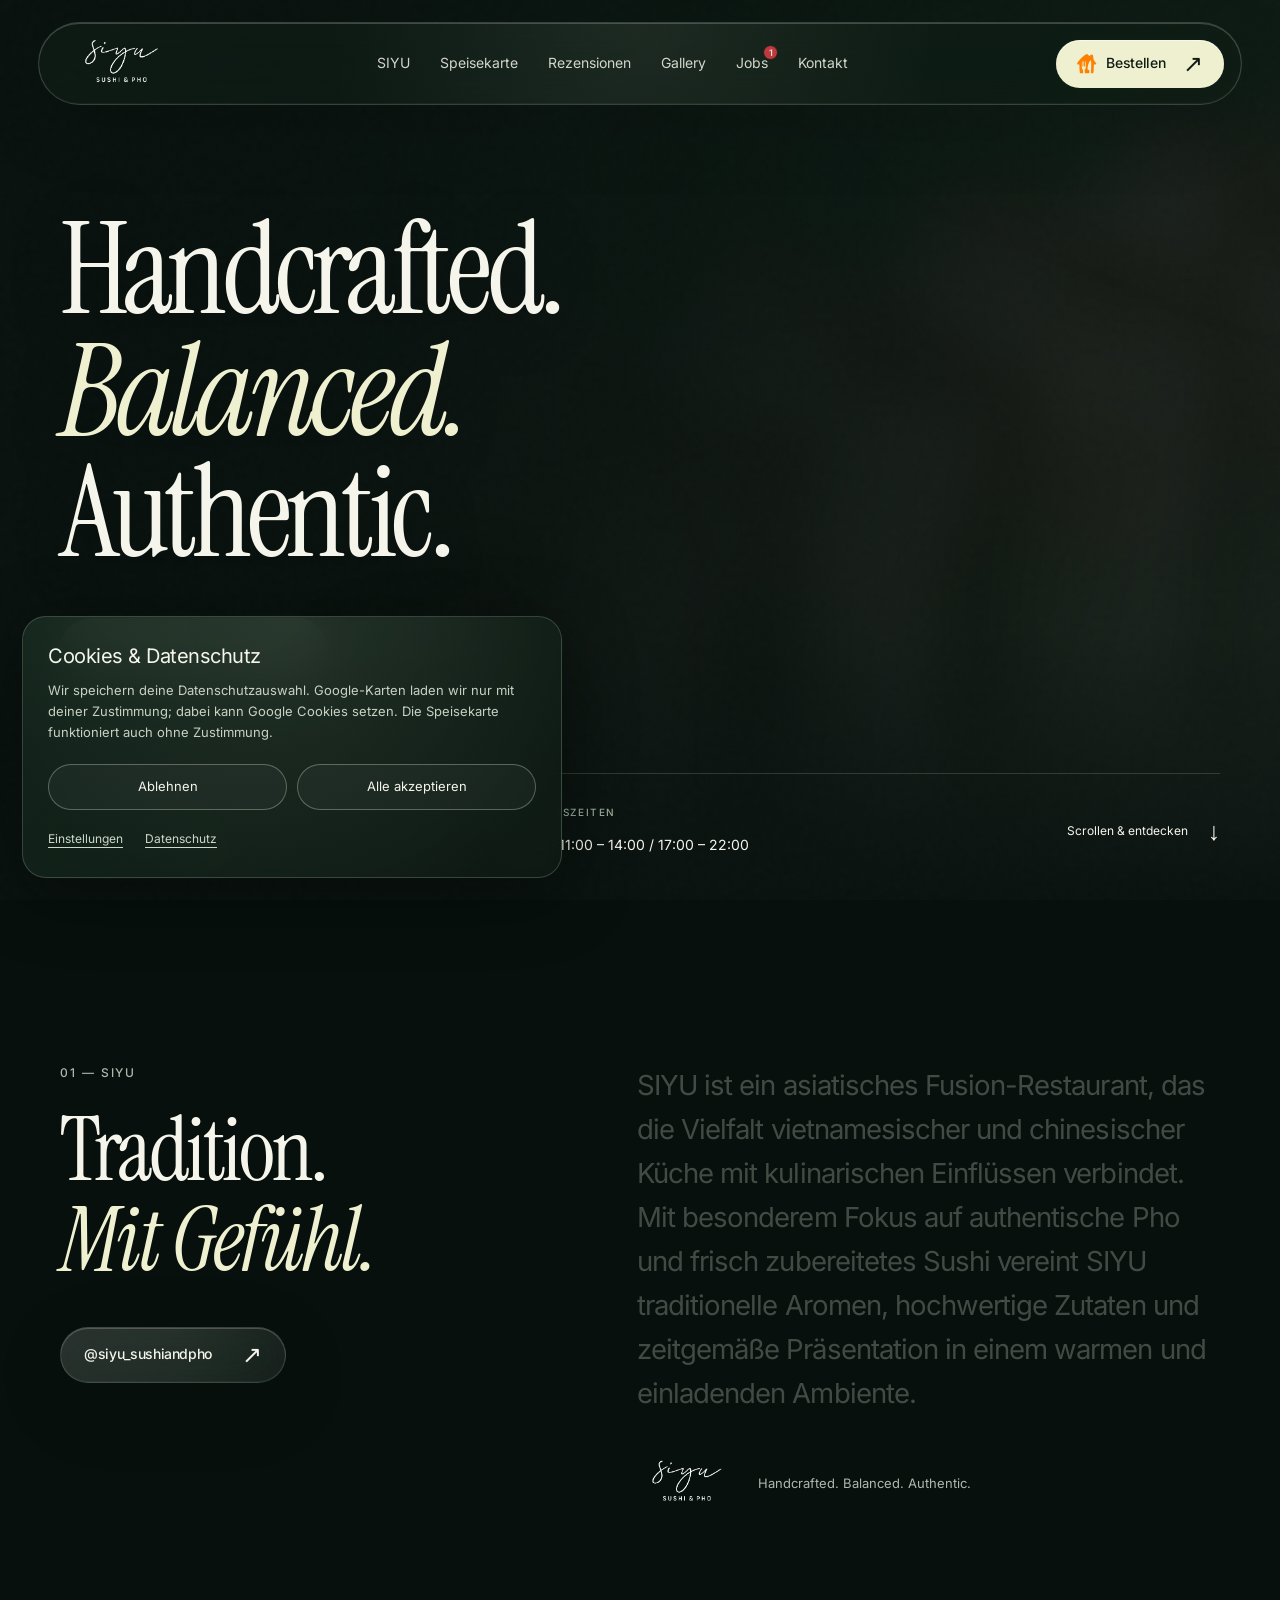
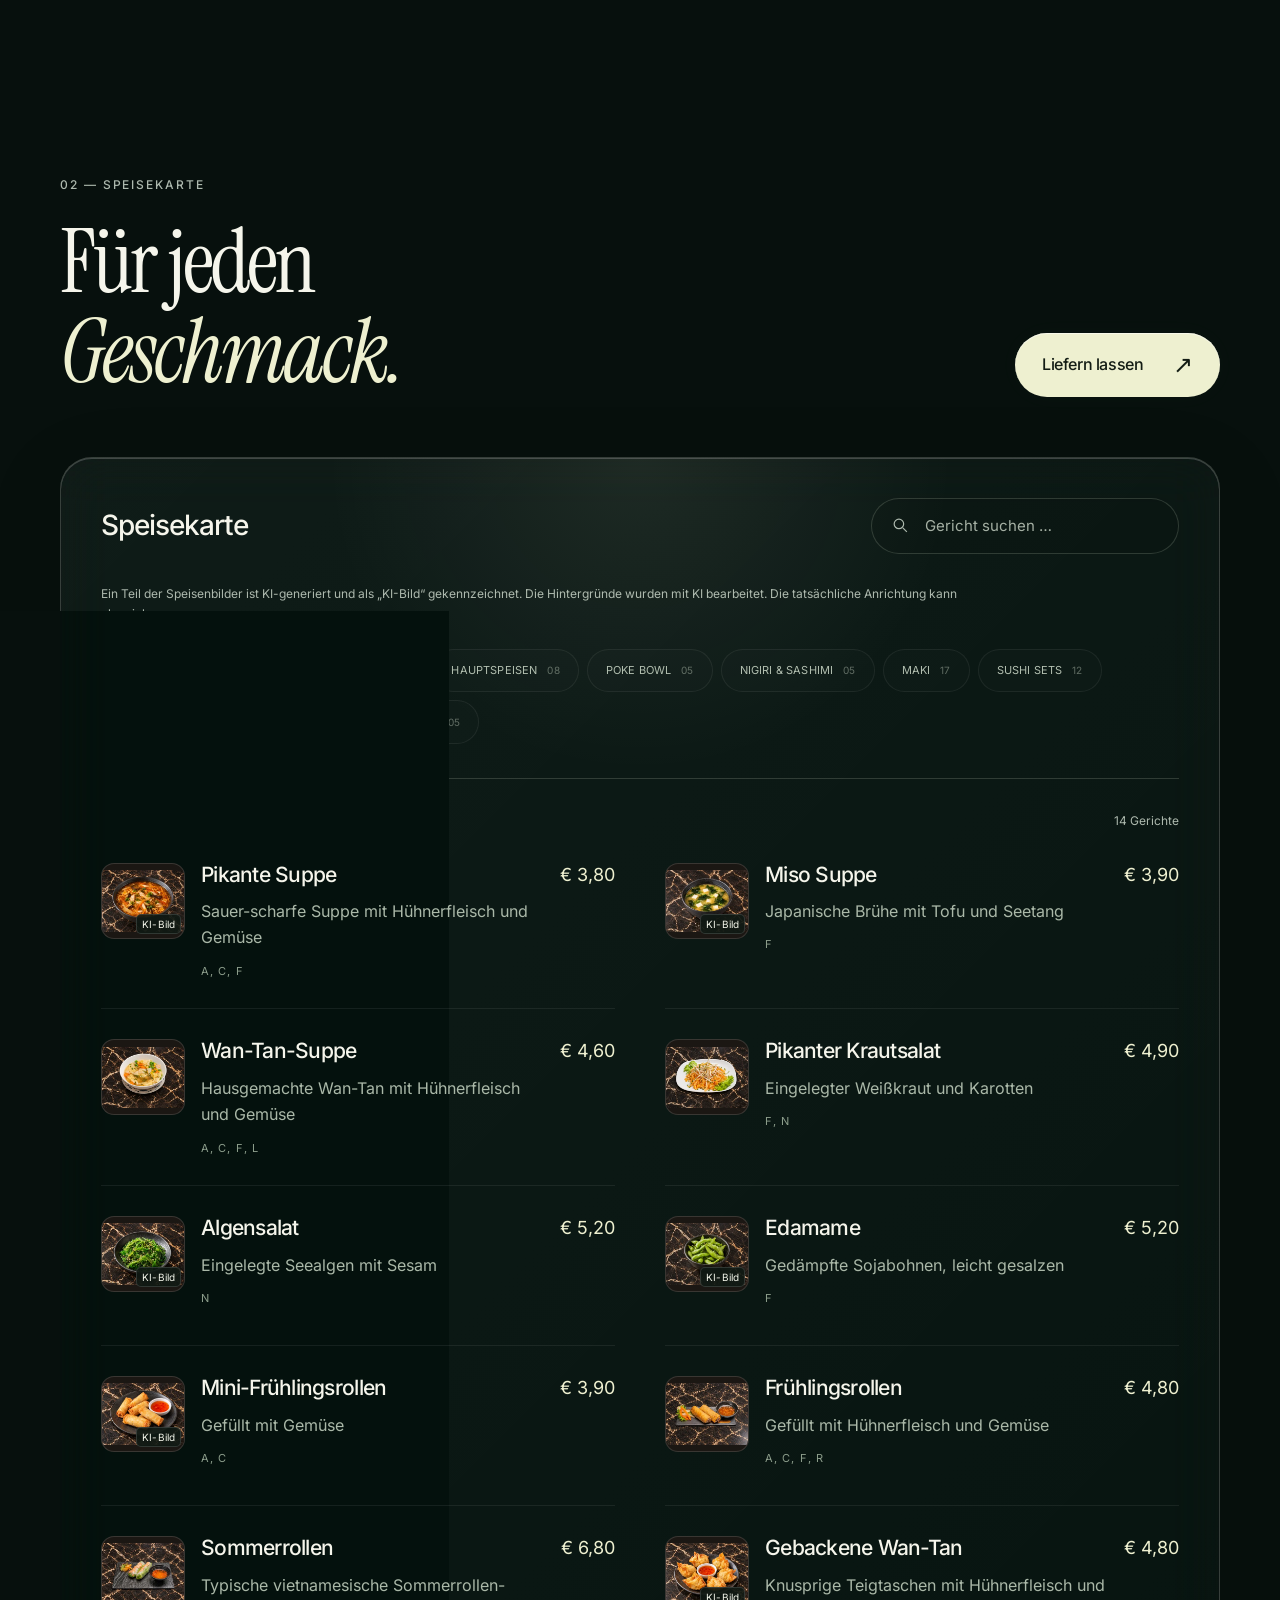
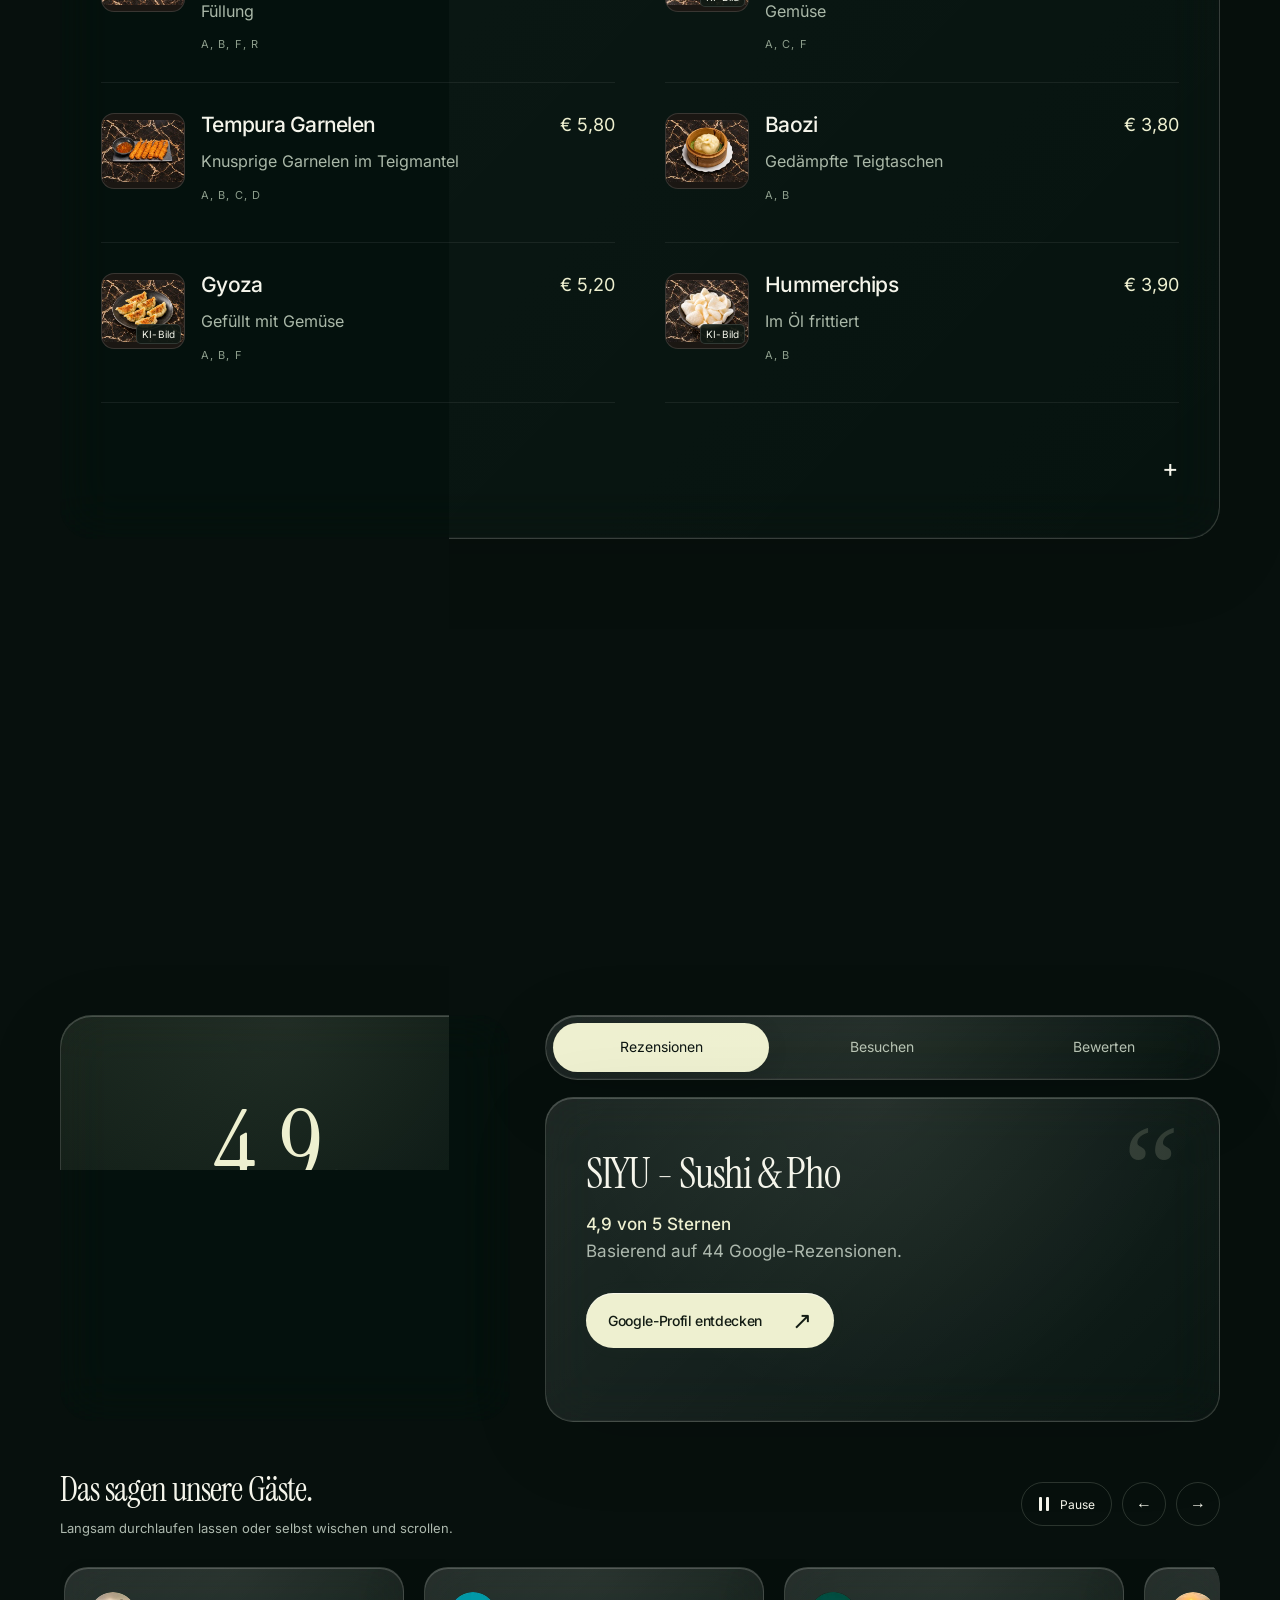
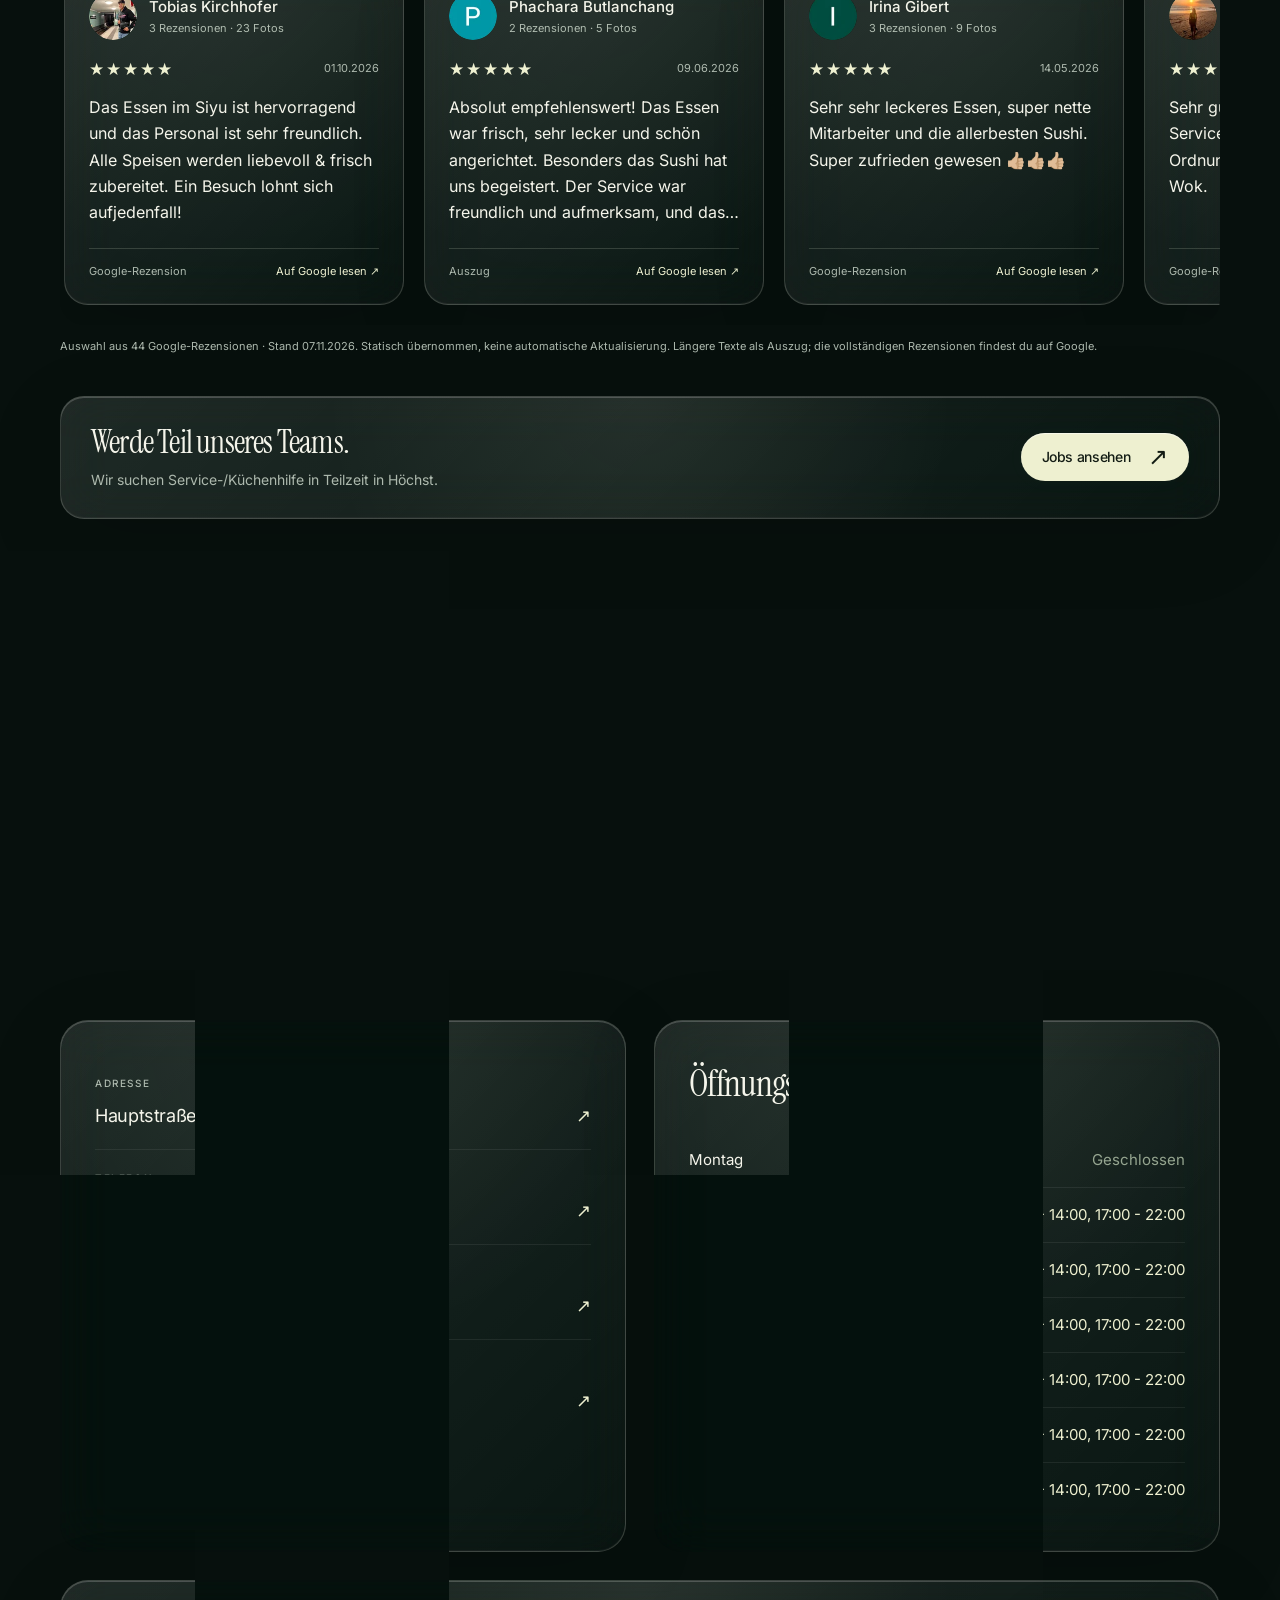
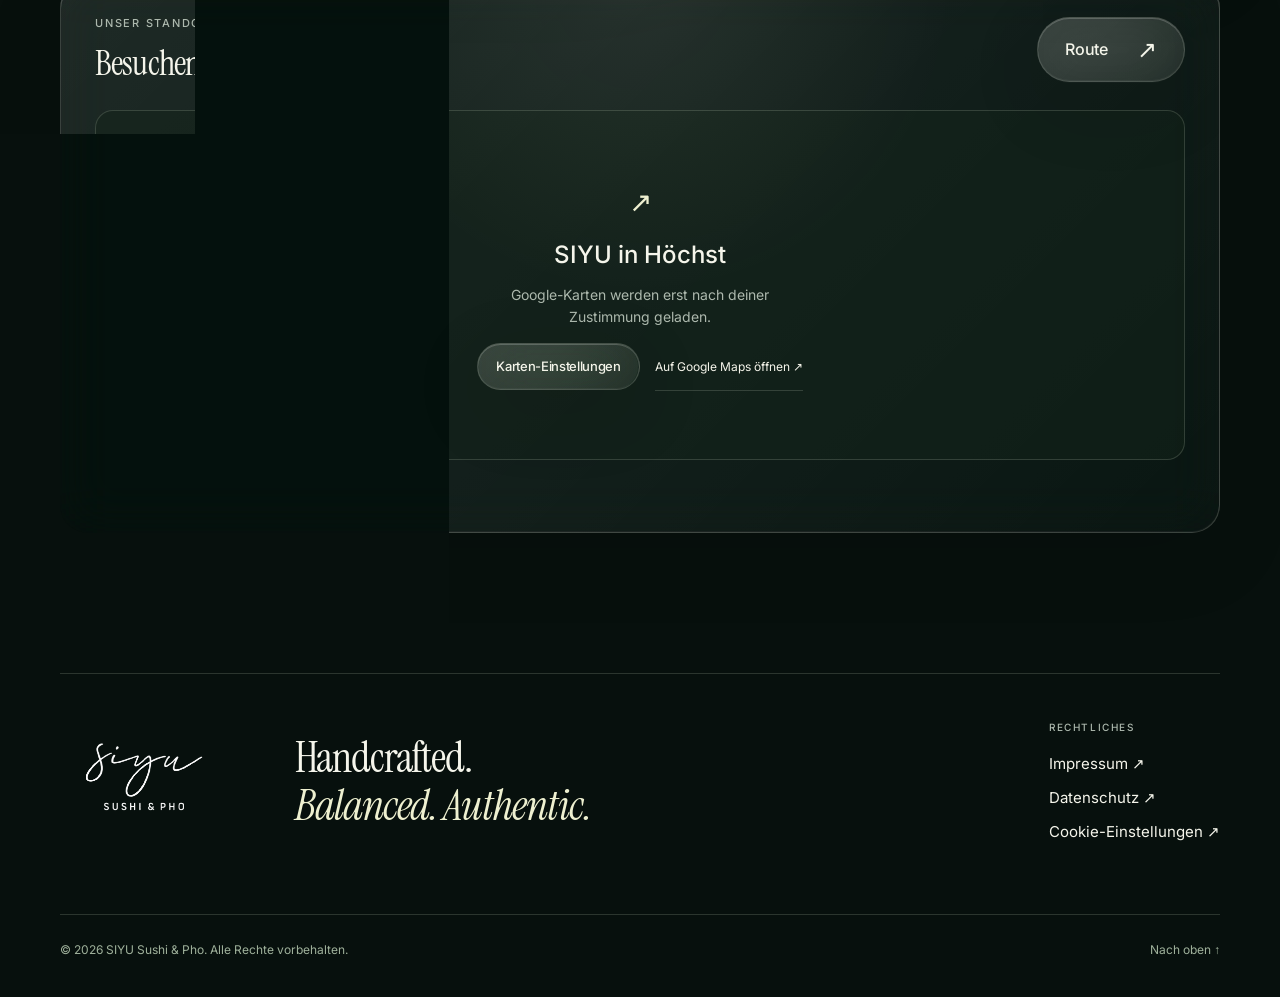
==== commit b58463c0: "new 1.1 version" ====
--- a/index.html
+++ b/index.html
@@ -1,4 +1,4 @@
-<!doctype html><html lang="de"><head><meta charset="utf-8"><meta name="viewport" content="width=device-width,initial-scale=1"><meta name="theme-color" content="#08120f"><meta name="description" content="SIYU – Sushi & Pho Höchst. Handcrafted. Balanced. Authentic. Entdecken Sie unsere Speisekarte, Öffnungszeiten und Kontakt."><title>SIYU — Sushi & Pho Höchst</title><meta property="og:title" content="SIYU — Sushi & Pho Höchst"><meta property="og:description" content="Handcrafted. Balanced. Authentic."><meta property="og:type" content="website"><meta property="og:image" content="https://siyu-atelier.fabledknoll8.chatgpt.site/assets/film-poster.jpg"><link rel="icon" href="assets/favicon.svg"><link rel="stylesheet" href="assets/fonts/fonts.css"><style>:root{--ink:#07100d;--jade:#172b23;--cream:#eef0d0;--text:#f5f5eb;--muted:#adb9ae;--line:rgba(237,244,225,.16);--scroll:0;--film-shift:0px;--ribbon-shift:0px}*,*:before,*:after{box-sizing:border-box}html{scroll-behavior:smooth;scroll-padding-top:130px}body{margin:0;background:var(--ink);color:var(--text);font-family:Inter,-apple-system,BlinkMacSystemFont,'Segoe UI',sans-serif;font-size:18px;line-height:1.6;-webkit-font-smoothing:antialiased;-moz-osx-font-smoothing:grayscale;overflow-x:hidden}body:has(dialog[open]){overflow:hidden}h1,h2,h3,h4,p{margin:0}h1,h2{font-family:'Instrument Serif',Georgia,serif;font-weight:400;letter-spacing:-.035em;line-height:1.02}h2{font-size:clamp(64px,6.9vw,104px)}h1 em,h2 em,footer em{font-weight:400;font-style:italic;color:var(--cream)}h3,h4{font-weight:500}a{color:inherit;text-decoration:none}button,input{font:inherit;color:inherit}button{border:0;background:none;cursor:pointer}button,a,input,summary{-webkit-tap-highlight-color:transparent}button:focus-visible,a:focus-visible,input:focus-visible,summary:focus-visible{outline:2px solid var(--cream);outline-offset:6px}img{display:block;max-width:100%}button[hidden],[hidden]{display:none!important}.wrap{width:calc(100% - 120px);max-width:1400px;margin:auto}.section{padding:130px 0;position:relative}.eyebrow{font-size:12px;font-weight:500;line-height:1.6;letter-spacing:.16em;text-transform:uppercase;color:var(--muted)}.button{position:relative;display:inline-flex;align-items:center;justify-content:space-between;gap:30px;padding:19px 27px;min-height:62px;white-space:nowrap;border-radius:100px;font-size:16px;font-weight:500;letter-spacing:-.025em;transition:transform .3s,background .3s,box-shadow .3s;transform:translate(var(--mx,0px),var(--my,0px));isolation:isolate}.button span{font-size:24px;line-height:1;transition:transform .3s}.button:hover span{transform:translate(3px,-3px)}.button:hover{box-shadow:0 8px 38px #0002}.button:active{scale:.98}.button-primary{background:var(--cream);color:#131c14;box-shadow:inset 0 1px 1px #fff9,0 0 24px #e9eccb06}.button-primary:hover{background:#fafce1}.compact{min-height:48px;padding:11px 21px;font-size:14px;gap:18px}.glass{background:linear-gradient(135deg,rgba(255,255,255,.105),rgba(255,255,255,.025));border:1px solid rgba(240,250,233,.18);backdrop-filter:blur(26px) saturate(145%);-webkit-backdrop-filter:blur(26px) saturate(145%);box-shadow:inset 0 1px 0 rgba(255,255,255,.2),inset 0 -1px 0 rgba(255,255,255,.045),0 20px 80px rgba(0,0,0,.12);position:relative}.glass:before{content:'';position:absolute;inset:0;border-radius:inherit;pointer-events:none;background:radial-gradient(450px circle at var(--gx,50%) var(--gy,0%),rgba(237,246,221,.075),transparent 70%)}.button.glass:hover{background-color:#ffffff0b}.icon-button{width:40px;height:40px;border-radius:50%;border:1px solid var(--line);display:grid;place-items:center;font-size:16px;transition:background .3s}.icon-button:hover{background:#ffffff15}.skip{position:fixed;top:-100px;left:20px;z-index:100;padding:15px;background:var(--cream);color:var(--ink)}.skip:focus{top:20px}.progress{position:fixed;top:0;left:0;height:2px;width:0;background:var(--cream);z-index:90}.world{position:fixed;inset:0;z-index:-1;overflow:hidden;background:#08130e;pointer-events:none}.film-underlay{position:absolute;inset:-50px;background:linear-gradient(90deg,#07100d 10%,#07100d00 80%),url('assets/film-poster.jpg') right center/cover no-repeat;filter:blur(30px);opacity:.17}.world video{position:absolute;right:0;top:-6%;width:58%;height:112%;object-fit:cover;object-position:50% 58%;transform:translateY(var(--film-shift)) scale(calc(1.02 + var(--scroll)*.025));opacity:0;filter:saturate(.8) contrast(1.03) brightness(.72);transition:opacity 1.2s;mask-image:linear-gradient(to right,transparent,#000 27%);-webkit-mask-image:linear-gradient(to right,transparent,#000 27%)}.world video.ready{opacity:calc(.92 - var(--scroll)*.64)}.film-shade{position:absolute;inset:0;background:linear-gradient(90deg,#08110e 0%,#08110ea8 35%,#08110e05 85%),linear-gradient(0deg,#08110e 0%,transparent 30%,#08110e44 100%)}#liquid{position:absolute;inset:0;width:100%;height:100%;opacity:.78}.grain{position:absolute;inset:0;opacity:.035;background-image:url("data:image/svg+xml,%3Csvg viewBox='0 0 160 160' xmlns='http://www.w3.org/2000/svg'%3E%3Cfilter id='n'%3E%3CfeTurbulence type='fractalNoise' baseFrequency='.8' numOctaves='3' stitchTiles='stitch'/%3E%3C/filter%3E%3Crect width='100%25' height='100%25' opacity='.5' filter='url(%23n)'/%3E%3C/svg%3E");mix-blend-mode:screen}.header{position:fixed;top:22px;left:38px;right:38px;z-index:50;border-radius:100px;display:flex;justify-content:space-between;align-items:center;gap:25px;padding:8px 17px 8px 30px;height:83px;background:linear-gradient(135deg,#111e17a6,#151d1747);transition:background .4s,top .4s}.header.scrolled{background:linear-gradient(135deg,#15261de0,#111a14b3);top:12px}.brand{width:100px;height:62px;display:flex;align-items:center}.brand img{width:100px;height:62px;object-fit:contain}.header nav{display:flex;gap:30px}.header nav a{font-size:14px;position:relative;padding:10px 0;opacity:.85;transition:opacity .2s}.header nav a:after{content:'';position:absolute;left:0;bottom:4px;width:0;height:1px;background:var(--cream);transition:width .3s}.header nav a:hover{opacity:1}.header nav a:hover:after{width:100%}.header-actions{display:flex;gap:14px;align-items:center}#nav-toggle{display:none}.hero{min-height:870px;height:110svh;max-height:1200px;position:relative;display:flex;align-items:center}.hero-content{padding:160px 0 140px}.hero h1{font-size:clamp(94px,9.9vw,152px);line-height:.96;letter-spacing:-.042em;margin:34px 0 42px;text-shadow:0 10px 60px #0005;max-width:800px}.hero .eyebrow{display:flex;align-items:center;gap:12px;color:#dfebd7}.status-dot{display:inline-block;width:6px;height:6px;background:#dbe6b1;border-radius:50%;box-shadow:0 0 14px #cbd8a465;flex:none}.hero-actions{display:flex;gap:13px;align-items:center}.film-caption{position:absolute;right:7%;bottom:24%;border-radius:100px;display:flex;align-items:center;gap:13px;padding:13px 22px;font-size:12px;background:#111b1470;animation:float 6s ease-in-out infinite}.film-lines{display:flex;gap:3px;height:14px;align-items:center;margin-left:10px}.film-lines i{width:2px;height:6px;background:var(--cream);animation:bars 1.5s ease-in-out infinite}.film-lines i:nth-child(2){animation-delay:.3s}.film-lines i:nth-child(3){animation-delay:.6s}@keyframes bars{50%{height:14px}}@keyframes float{50%{translate:0 -9px}}.hero-bottom{position:absolute;bottom:42px;left:0;right:0;display:grid;grid-template-columns:1fr 1.3fr auto;gap:30px;border-top:1px solid var(--line);padding-top:28px;align-items:center}.hero-bottom .eyebrow{font-size:10px;margin-bottom:10px;color:#9eb09e}.hero-bottom strong{font-weight:400;font-size:14px}.scroll-cue{display:flex;align-items:center;gap:20px;font-size:12px}.scroll-cue i{font-style:normal;font-size:25px;animation:float 3s ease-in-out infinite}.story{display:grid;grid-template-columns:.9fr 1.1fr;gap:100px;align-items:start;padding-top:160px}.story h2{margin:22px 0 42px}.story .button{font-size:14px;padding:15px 23px;min-height:56px}.story-text{font-size:clamp(24px,2.15vw,32px);line-height:1.6;font-weight:400;letter-spacing:-.035em}.story-word{color:#eff4e342;transition:color .45s}.story-word.lit{color:#f0f3e8}.story-signature{margin-top:36px;display:flex;align-items:center;gap:26px}.story-signature img{width:95px;height:64px;object-fit:contain}.story-signature span{font-size:13px;color:var(--muted)}.word-ribbon{overflow:hidden;padding:35px 0;border-top:1px solid #ffffff08;border-bottom:1px solid #ffffff08}.word-ribbon>span{display:block;white-space:nowrap;transform:translateX(var(--ribbon-shift));font-family:'Instrument Serif',Georgia,serif;font-size:clamp(60px,6vw,94px);line-height:1.2;color:#dfe9d87a;letter-spacing:-.025em}.word-ribbon i{color:var(--cream)}.word-ribbon b{font-size:.5em;vertical-align:middle;font-weight:400;margin:0 35px;color:#d1ddbc66}.section-heading{display:flex;align-items:flex-end;justify-content:space-between;gap:40px;margin-bottom:60px}.section-heading .eyebrow{margin-bottom:22px}.menu-shell{border-radius:32px;padding:40px;background:linear-gradient(135deg,#ffffff0c,#ffffff03)}.menu-toolbar{display:flex;align-items:center;justify-content:space-between;gap:25px;padding-bottom:30px}.menu-toolbar h3{font-size:28px;letter-spacing:-.035em}.search{display:flex;align-items:center;gap:13px;border:1px solid var(--line);padding:14px 19px;border-radius:100px;background:#07100d30;max-width:330px}.search svg{width:19px;height:19px;flex:none;color:var(--muted)}.search input{border:0;background:transparent;width:100%;outline:none;font-size:15px}.search input::placeholder{color:#a5b0a4}.category-list{display:flex;gap:8px;flex-wrap:wrap;padding:0 0 34px;border-bottom:1px solid var(--line)}.category{position:relative;display:flex;align-items:center;gap:10px;padding:12px 18px;border-radius:100px;border:1px solid #ffffff10;background:#ffffff03;font-size:11px;letter-spacing:.015em;color:#b2bfb0;transition:color .3s,background .3s,transform .3s}.category small{font-size:10px;opacity:.5}.category[aria-pressed=true]{background:var(--cream);color:var(--ink);border-color:var(--cream);box-shadow:0 0 22px #edf0d012}.category:hover{transform:translateY(-2px);background:#ffffff10}.category[aria-pressed=true]:hover{background:var(--cream)}.category-heading{display:flex;justify-content:space-between;gap:20px;margin:30px 0 0;align-items:center}.category-heading h4{font-size:15px;letter-spacing:.08em}.category-heading>span{font-size:12px;color:var(--muted)}.dish-list{display:grid;grid-template-columns:1fr 1fr;gap:0 50px}.dish{display:flex;justify-content:space-between;gap:22px;padding:28px 0;border-bottom:1px solid #ffffff12;animation:dishIn .55s both;min-height:160px}.dish h3{font-size:21px;line-height:1.35;letter-spacing:-.035em}.dish p{font-size:16px;line-height:1.65;color:#aab8a8;margin-top:9px;max-width:400px}.allergens{display:block;font-size:11px;letter-spacing:.1em;color:#8d9e8c;margin-top:12px}.price{font-size:18px;color:var(--cream);white-space:nowrap;line-height:1.6}.legend{margin-top:35px}.legend summary{list-style:none;cursor:pointer;display:flex;justify-content:space-between;font-size:16px;padding:10px 0}.legend summary::-webkit-details-marker{display:none}.legend summary span{font-size:25px;transition:transform .3s}.legend[open] summary span{transform:rotate(45deg)}.legend-grid{display:grid;grid-template-columns:1fr 1fr;gap:18px 30px;padding-top:20px;font-size:14px;color:var(--muted)}.legend-grid span{color:var(--cream);font-weight:600}#empty{padding-top:32px}.review-section{padding-top:65px}.text-link{display:inline-flex;align-items:center;gap:25px;padding:14px 0;border-bottom:1px solid var(--line);font-size:15px}.text-link span{font-size:22px}.review-layout{display:grid;grid-template-columns:.8fr 1.2fr;gap:35px;align-items:stretch}.review-orb{overflow:hidden;border-radius:32px;min-height:400px;text-align:center;display:flex;flex-direction:column;align-items:center;justify-content:center;padding:34px;isolation:isolate;background:linear-gradient(135deg,#dbe6b514,#99bea803)}.google-g{font-family:Arial,sans-serif;font-size:35px;font-weight:600;color:var(--cream)}.review-number{font-family:'Instrument Serif',Georgia,serif;font-size:136px;line-height:1.05;color:var(--cream);margin-top:13px;font-variant-numeric:tabular-nums;position:relative;z-index:1}.review-label{font-size:18px;letter-spacing:-.03em;position:relative;z-index:1}.orb-action{display:flex;align-items:center;gap:40px;margin-top:27px;font-size:13px;position:relative;z-index:1;color:#b5c3ae}.orb-action i{font-style:normal;font-size:25px;color:var(--cream)}.orbit{position:absolute;border:1px solid #e7efbe1a;border-radius:50%;width:100%;height:65%;top:18%;left:0;transform:rotate(-35deg);z-index:-1;animation:orbit 18s ease-in-out infinite alternate}.orbit-two{transform:rotate(35deg);width:70%;height:98%;left:15%;top:0;animation-delay:-8s}@keyframes orbit{to{transform:rotate(60deg) scale(1.1)}}.review-tabs{padding:7px;border-radius:100px;display:flex;gap:5px;margin-bottom:17px}.review-tabs button{flex:1;padding:13px 15px;border-radius:100px;font-size:14px;color:#b5c1b2;transition:background .3s,color .3s}.review-tabs button[aria-selected=true]{background:var(--cream);color:var(--ink);box-shadow:0 4px 20px #0002}.review-panels{border-radius:28px;min-height:325px;padding:34px 40px}.review-panels [role=tabpanel]{position:relative;animation:dishIn .45s}.panel-symbol{position:absolute;right:0;top:-25px;font-family:Georgia,serif;font-size:125px;color:#eef0d027;line-height:1;pointer-events:none}.small-symbol{font-size:90px;top:-8px}.review-panels h3{font-family:'Instrument Serif',Georgia,serif;font-size:42px;line-height:1.05;max-width:420px;letter-spacing:-.025em;padding:20px 0 15px}.review-panels p{font-size:17px;color:var(--muted);padding-bottom:28px}.review-panels .button{font-size:14px;min-height:55px;padding:15px 22px}.tilt{transform:perspective(1200px) rotateX(var(--rx,0deg)) rotateY(var(--ry,0deg));transition:transform .3s}.contact{padding-top:90px}.contact-grid{display:grid;grid-template-columns:1fr 1fr;gap:28px}.contact-details,.hours{padding:34px;border-radius:28px}.contact-details>div{padding:20px 0;border-bottom:1px solid #ffffff12}.contact-details>div:last-child{border-bottom:0}.contact-details .eyebrow{display:block;font-size:10px;margin-bottom:11px}.contact-details a{display:flex;align-items:center;justify-content:space-between;gap:15px;font-size:18px;letter-spacing:-.02em;line-height:1.5}.contact-details a span{color:var(--cream)}.hours h3{font-family:'Instrument Serif',Georgia,serif;font-size:36px;letter-spacing:-.025em;margin-bottom:20px}.hours-row{display:flex;justify-content:space-between;gap:20px;padding:15px 0;border-bottom:1px solid #ffffff12;font-size:15px}.hours-row:last-child{border:0}.hours-row>span:last-child{color:var(--cream);text-align:right}.hours-row:first-of-type>span:last-child{color:#94a48f}.location{padding:34px;border-radius:28px;margin-top:28px}.location-title{display:flex;justify-content:space-between;gap:25px;align-items:center;margin-bottom:26px}.location-title .eyebrow{font-size:11px;margin-bottom:10px}.location-title h3{font-family:'Instrument Serif',Georgia,serif;font-size:35px;line-height:1.2;letter-spacing:-.025em}.location iframe{width:100%;height:350px;border:0;border-radius:18px;filter:saturate(.5) brightness(.8)}.map-address{font-size:13px;color:var(--muted);margin-top:17px}footer{padding-top:10px;position:relative}.footer-top{display:grid;grid-template-columns:160px 1fr auto;gap:75px;align-items:center;padding:45px 0 70px;border-top:1px solid var(--line)}.footer-top>img{width:160px;height:106px;object-fit:contain}.footer-top>p{font-family:'Instrument Serif',Georgia,serif;font-size:43px;line-height:1.1;letter-spacing:-.025em}.footer-top>div{display:flex;flex-direction:column;align-items:start;gap:10px;font-size:15px}.footer-top button{padding:0}.footer-top>div .eyebrow{font-size:10px;margin-bottom:7px}.footer-bottom{display:flex;justify-content:space-between;gap:25px;font-size:12px;color:#9fb19b;padding:25px 0 38px;border-top:1px solid var(--line)}dialog{color:var(--text);border-radius:30px;background-color:#112019e8!important;width:min(900px,calc(100vw - 30px));max-height:90svh;padding:60px;border:1px solid #ffffff30}dialog::backdrop{background:#020905c7;backdrop-filter:blur(15px)}.dialog-close{position:absolute;right:20px;top:16px;width:42px;height:42px;font-size:30px;border-radius:50%;border:1px solid var(--line);line-height:1}.legal-dialog main h1{font-size:48px;margin-bottom:40px}.legal-dialog section{margin-top:30px}.legal-dialog h2{font-family:Inter,sans-serif;font-size:22px;line-height:1.4;letter-spacing:-.02em;margin-bottom:13px}.legal-dialog h3{font-size:18px;margin:18px 0 10px}.legal-dialog p{font-size:16px;line-height:1.85;color:var(--muted)}.legal-dialog a{color:var(--cream);text-decoration:underline}.google-dialog{width:min(1050px,calc(100vw - 30px));padding:50px 35px 30px}.google-dialog-heading{display:flex;align-items:center;gap:22px;margin-bottom:30px}.google-dialog-heading .google-g{font-size:48px}.google-dialog-heading h2{font-size:36px;line-height:1.2;margin-top:8px}.google-dialog iframe{width:100%;height:45svh;border:0;border-radius:18px}.google-dialog-actions{display:flex;gap:14px;margin-top:25px;flex-wrap:wrap}.google-dialog-actions .button{font-size:14px;padding:16px 22px;min-height:54px}.js-motion .reveal{opacity:0;translate:0 28px;transition:opacity 1s,translate 1s}.js-motion .reveal.visible{opacity:1;translate:0 0}.entrance{animation:entrance 1.3s both}.hero h1.entrance{animation-delay:.1s}.hero-actions.entrance{animation-delay:.25s}@keyframes entrance{from{opacity:0;transform:translateY(30px);filter:blur(6px)}to{opacity:1;transform:none;filter:blur(0)}}@keyframes dishIn{from{opacity:0;transform:translateY(12px)}to{opacity:1;transform:none}}.paused{scroll-behavior:auto}.paused *,.paused *:before,.paused *:after{animation:none!important;transition:none!important}.paused .reveal{opacity:1;translate:0 0}.paused .story-word{color:var(--text)}
+<!doctype html><html lang="de"><head><meta charset="utf-8"><meta name="viewport" content="width=device-width,initial-scale=1"><meta name="theme-color" content="#08120f"><meta name="description" content="SIYU – Sushi & Pho Höchst. Handcrafted. Balanced. Authentic. Entdecken Sie unsere Speisekarte, Öffnungszeiten und Kontakt."><title>SIYU — Sushi & Pho Höchst</title><meta property="og:title" content="SIYU — Sushi & Pho Höchst"><meta property="og:description" content="Handcrafted. Balanced. Authentic."><meta property="og:type" content="website"><meta property="og:image" content="https://siyu.at/assets/film-poster.jpg"><link rel="icon" href="favicon.ico" sizes="any"><link rel="icon" type="image/png" sizes="96x96" href="assets/favicon-96.png"><link rel="icon" type="image/png" sizes="192x192" href="assets/favicon-192.png"><link rel="apple-touch-icon" sizes="180x180" href="assets/apple-touch-icon.png"><link rel="stylesheet" href="assets/fonts/fonts.css"><style>:root{--ink:#07100d;--jade:#172b23;--cream:#eef0d0;--text:#f5f5eb;--muted:#adb9ae;--line:rgba(237,244,225,.16);--scroll:0;--film-shift:0px;--ribbon-shift:0px}*,*:before,*:after{box-sizing:border-box}html{scroll-behavior:smooth;scroll-padding-top:130px}body{margin:0;background:var(--ink);color:var(--text);font-family:Inter,-apple-system,BlinkMacSystemFont,'Segoe UI',sans-serif;font-size:18px;line-height:1.6;-webkit-font-smoothing:antialiased;-moz-osx-font-smoothing:grayscale;overflow-x:hidden}body:has(dialog[open]){overflow:hidden}h1,h2,h3,h4,p{margin:0}h1,h2{font-family:'Instrument Serif',Georgia,serif;font-weight:400;letter-spacing:-.035em;line-height:1.02}h2{font-size:clamp(64px,6.9vw,104px)}h1 em,h2 em,footer em{font-weight:400;font-style:italic;color:var(--cream)}h3,h4{font-weight:500}a{color:inherit;text-decoration:none}button,input{font:inherit;color:inherit}button{border:0;background:none;cursor:pointer}button,a,input,summary{-webkit-tap-highlight-color:transparent}button:focus-visible,a:focus-visible,input:focus-visible,summary:focus-visible{outline:2px solid var(--cream);outline-offset:6px}img{display:block;max-width:100%}button[hidden],[hidden]{display:none!important}.wrap{width:calc(100% - 120px);max-width:1400px;margin:auto}.section{padding:130px 0;position:relative}.eyebrow{font-size:12px;font-weight:500;line-height:1.6;letter-spacing:.16em;text-transform:uppercase;color:var(--muted)}.button{position:relative;display:inline-flex;align-items:center;justify-content:space-between;gap:30px;padding:19px 27px;min-height:62px;white-space:nowrap;border-radius:100px;font-size:16px;font-weight:500;letter-spacing:-.025em;transition:transform .3s,background .3s,box-shadow .3s;transform:translate(var(--mx,0px),var(--my,0px));isolation:isolate}.button span{font-size:24px;line-height:1;transition:transform .3s}.button:hover span{transform:translate(3px,-3px)}.button:hover{box-shadow:0 8px 38px #0002}.button:active{scale:.98}.button-primary{background:var(--cream);color:#131c14;box-shadow:inset 0 1px 1px #fff9,0 0 24px #e9eccb06}.button-primary:hover{background:#fafce1}.compact{min-height:48px;padding:11px 21px;font-size:14px;gap:18px}.glass{background:linear-gradient(135deg,rgba(255,255,255,.105),rgba(255,255,255,.025));border:1px solid rgba(240,250,233,.18);backdrop-filter:blur(26px) saturate(145%);-webkit-backdrop-filter:blur(26px) saturate(145%);box-shadow:inset 0 1px 0 rgba(255,255,255,.2),inset 0 -1px 0 rgba(255,255,255,.045),0 20px 80px rgba(0,0,0,.12);position:relative}.glass:before{content:'';position:absolute;inset:0;border-radius:inherit;pointer-events:none;background:radial-gradient(450px circle at var(--gx,50%) var(--gy,0%),rgba(237,246,221,.075),transparent 70%)}.button.glass:hover{background-color:#ffffff0b}.icon-button{width:40px;height:40px;border-radius:50%;border:1px solid var(--line);display:grid;place-items:center;font-size:16px;transition:background .3s}.icon-button:hover{background:#ffffff15}.skip{position:fixed;top:-100px;left:20px;z-index:100;padding:15px;background:var(--cream);color:var(--ink)}.skip:focus{top:20px}.progress{position:fixed;top:0;left:0;height:2px;width:0;background:var(--cream);z-index:90}.world{position:fixed;inset:0;z-index:-1;overflow:hidden;background:#08130e;pointer-events:none}.film-underlay{position:absolute;inset:-50px;background:linear-gradient(90deg,#07100d 10%,#07100d00 80%),url('assets/film-poster.jpg') right center/cover no-repeat;filter:blur(30px);opacity:.17}.world video{position:absolute;right:0;top:-6%;width:58%;height:112%;object-fit:cover;object-position:50% 58%;transform:translateY(var(--film-shift)) scale(calc(1.02 + var(--scroll)*.025));opacity:0;filter:saturate(.8) contrast(1.03) brightness(.72);transition:opacity 1.2s;mask-image:linear-gradient(to right,transparent,#000 27%);-webkit-mask-image:linear-gradient(to right,transparent,#000 27%)}.world video.ready{opacity:calc(.92 - var(--scroll)*.64)}.film-shade{position:absolute;inset:0;background:linear-gradient(90deg,#08110e 0%,#08110ea8 35%,#08110e05 85%),linear-gradient(0deg,#08110e 0%,transparent 30%,#08110e44 100%)}#liquid{position:absolute;inset:0;width:100%;height:100%;opacity:.78}.grain{position:absolute;inset:0;opacity:.035;background-image:url("data:image/svg+xml,%3Csvg viewBox='0 0 160 160' xmlns='http://www.w3.org/2000/svg'%3E%3Cfilter id='n'%3E%3CfeTurbulence type='fractalNoise' baseFrequency='.8' numOctaves='3' stitchTiles='stitch'/%3E%3C/filter%3E%3Crect width='100%25' height='100%25' opacity='.5' filter='url(%23n)'/%3E%3C/svg%3E");mix-blend-mode:screen}.header{position:fixed;top:22px;left:38px;right:38px;z-index:50;border-radius:100px;display:flex;justify-content:space-between;align-items:center;gap:25px;padding:8px 17px 8px 30px;height:83px;background:linear-gradient(135deg,#111e17a6,#151d1747);transition:background .4s,top .4s}.header.scrolled{background:linear-gradient(135deg,#15261de0,#111a14b3);top:12px}.brand{width:100px;height:62px;display:flex;align-items:center}.brand img{width:100px;height:62px;object-fit:contain}.header nav{display:flex;gap:30px}.header nav a{font-size:14px;position:relative;padding:10px 0;opacity:.85;transition:opacity .2s}.header nav a:after{content:'';position:absolute;left:0;bottom:4px;width:0;height:1px;background:var(--cream);transition:width .3s}.header nav a:hover{opacity:1}.header nav a:hover:after{width:100%}.header-actions{display:flex;gap:14px;align-items:center}#nav-toggle{display:none}.hero{min-height:870px;height:110svh;max-height:1200px;position:relative;display:flex;align-items:center}.hero-content{padding:160px 0 140px}.hero h1{font-size:clamp(94px,9.9vw,152px);line-height:.96;letter-spacing:-.042em;margin:34px 0 42px;text-shadow:0 10px 60px #0005;max-width:800px}.hero .eyebrow{display:flex;align-items:center;gap:12px;color:#dfebd7}.status-dot{display:inline-block;width:6px;height:6px;background:#dbe6b1;border-radius:50%;box-shadow:0 0 14px #cbd8a465;flex:none}.hero-actions{display:flex;gap:13px;align-items:center}.film-caption{position:absolute;right:7%;bottom:24%;border-radius:100px;display:flex;align-items:center;gap:13px;padding:13px 22px;font-size:12px;background:#111b1470;animation:float 6s ease-in-out infinite}.film-lines{display:flex;gap:3px;height:14px;align-items:center;margin-left:10px}.film-lines i{width:2px;height:6px;background:var(--cream);animation:bars 1.5s ease-in-out infinite}.film-lines i:nth-child(2){animation-delay:.3s}.film-lines i:nth-child(3){animation-delay:.6s}@keyframes bars{50%{height:14px}}@keyframes float{50%{translate:0 -9px}}.hero-bottom{position:absolute;bottom:42px;left:0;right:0;display:grid;grid-template-columns:1fr 1.3fr auto;gap:30px;border-top:1px solid var(--line);padding-top:28px;align-items:center}.hero-bottom .eyebrow{font-size:10px;margin-bottom:10px;color:#9eb09e}.hero-bottom strong{font-weight:400;font-size:14px}.scroll-cue{display:flex;align-items:center;gap:20px;font-size:12px}.scroll-cue i{font-style:normal;font-size:25px;animation:float 3s ease-in-out infinite}.story{display:grid;grid-template-columns:.9fr 1.1fr;gap:100px;align-items:start;padding-top:160px}.story h2{margin:22px 0 42px}.story .button{font-size:14px;padding:15px 23px;min-height:56px}.story-text{font-size:clamp(24px,2.15vw,32px);line-height:1.6;font-weight:400;letter-spacing:-.035em}.story-word{color:#eff4e342;transition:color .45s}.story-word.lit{color:#f0f3e8}.story-signature{margin-top:36px;display:flex;align-items:center;gap:26px}.story-signature img{width:95px;height:64px;object-fit:contain}.story-signature span{font-size:13px;color:var(--muted)}.word-ribbon{overflow:hidden;padding:35px 0;border-top:1px solid #ffffff08;border-bottom:1px solid #ffffff08}.word-ribbon>span{display:block;white-space:nowrap;transform:translateX(var(--ribbon-shift));font-family:'Instrument Serif',Georgia,serif;font-size:clamp(60px,6vw,94px);line-height:1.2;color:#dfe9d87a;letter-spacing:-.025em}.word-ribbon i{color:var(--cream)}.word-ribbon b{font-size:.5em;vertical-align:middle;font-weight:400;margin:0 35px;color:#d1ddbc66}.section-heading{display:flex;align-items:flex-end;justify-content:space-between;gap:40px;margin-bottom:60px}.section-heading .eyebrow{margin-bottom:22px}.menu-shell{border-radius:32px;padding:40px;background:linear-gradient(135deg,#ffffff0c,#ffffff03)}.menu-toolbar{display:flex;align-items:center;justify-content:space-between;gap:25px;padding-bottom:30px}.menu-toolbar h3{font-size:28px;letter-spacing:-.035em}.search{display:flex;align-items:center;gap:13px;border:1px solid var(--line);padding:14px 19px;border-radius:100px;background:#07100d30;max-width:330px}.search svg{width:19px;height:19px;flex:none;color:var(--muted)}.search input{border:0;background:transparent;width:100%;outline:none;font-size:15px}.search input::placeholder{color:#a5b0a4}.category-list{display:flex;gap:8px;flex-wrap:wrap;padding:0 0 34px;border-bottom:1px solid var(--line)}.category{position:relative;display:flex;align-items:center;gap:10px;padding:12px 18px;border-radius:100px;border:1px solid #ffffff10;background:#ffffff03;font-size:11px;letter-spacing:.015em;color:#b2bfb0;transition:color .3s,background .3s,transform .3s}.category small{font-size:10px;opacity:.5}.category[aria-pressed=true]{background:var(--cream);color:var(--ink);border-color:var(--cream);box-shadow:0 0 22px #edf0d012}.category:hover{transform:translateY(-2px);background:#ffffff10}.category[aria-pressed=true]:hover{background:var(--cream)}.category-heading{display:flex;justify-content:space-between;gap:20px;margin:30px 0 0;align-items:center}.category-heading h4{font-size:15px;letter-spacing:.08em}.category-heading>span{font-size:12px;color:var(--muted)}.dish-list{display:grid;grid-template-columns:1fr 1fr;gap:0 50px}.dish{display:flex;justify-content:space-between;gap:22px;padding:28px 0;border-bottom:1px solid #ffffff12;animation:dishIn .55s both;min-height:160px}.dish h3{font-size:21px;line-height:1.35;letter-spacing:-.035em}.dish p{font-size:16px;line-height:1.65;color:#aab8a8;margin-top:9px;max-width:400px}.allergens{display:block;font-size:11px;letter-spacing:.1em;color:#8d9e8c;margin-top:12px}.price{font-size:18px;color:var(--cream);white-space:nowrap;line-height:1.6}.legend{margin-top:35px}.legend summary{list-style:none;cursor:pointer;display:flex;justify-content:space-between;font-size:16px;padding:10px 0}.legend summary::-webkit-details-marker{display:none}.legend summary span{font-size:25px;transition:transform .3s}.legend[open] summary span{transform:rotate(45deg)}.legend-grid{display:grid;grid-template-columns:1fr 1fr;gap:18px 30px;padding-top:20px;font-size:14px;color:var(--muted)}.legend-grid span{color:var(--cream);font-weight:600}#empty{padding-top:32px}.review-section{padding-top:65px}.text-link{display:inline-flex;align-items:center;gap:25px;padding:14px 0;border-bottom:1px solid var(--line);font-size:15px}.text-link span{font-size:22px}.review-layout{display:grid;grid-template-columns:.8fr 1.2fr;gap:35px;align-items:stretch}.review-orb{overflow:hidden;border-radius:32px;min-height:400px;text-align:center;display:flex;flex-direction:column;align-items:center;justify-content:center;padding:34px;isolation:isolate;background:linear-gradient(135deg,#dbe6b514,#99bea803)}.google-g{font-family:Arial,sans-serif;font-size:35px;font-weight:600;color:var(--cream)}.review-number{font-family:'Instrument Serif',Georgia,serif;font-size:136px;line-height:1.05;color:var(--cream);margin-top:13px;font-variant-numeric:tabular-nums;position:relative;z-index:1}.review-label{font-size:18px;letter-spacing:-.03em;position:relative;z-index:1}.orb-action{display:flex;align-items:center;gap:40px;margin-top:27px;font-size:13px;position:relative;z-index:1;color:#b5c3ae}.orb-action i{font-style:normal;font-size:25px;color:var(--cream)}.orbit{position:absolute;border:1px solid #e7efbe1a;border-radius:50%;width:100%;height:65%;top:18%;left:0;transform:rotate(-35deg);z-index:-1;animation:orbit 18s ease-in-out infinite alternate}.orbit-two{transform:rotate(35deg);width:70%;height:98%;left:15%;top:0;animation-delay:-8s}@keyframes orbit{to{transform:rotate(60deg) scale(1.1)}}.review-tabs{padding:7px;border-radius:100px;display:flex;gap:5px;margin-bottom:17px}.review-tabs button{flex:1;padding:13px 15px;border-radius:100px;font-size:14px;color:#b5c1b2;transition:background .3s,color .3s}.review-tabs button[aria-selected=true]{background:var(--cream);color:var(--ink);box-shadow:0 4px 20px #0002}.review-panels{border-radius:28px;min-height:325px;padding:34px 40px}.review-panels [role=tabpanel]{position:relative;animation:dishIn .45s}.panel-symbol{position:absolute;right:0;top:-25px;font-family:Georgia,serif;font-size:125px;color:#eef0d027;line-height:1;pointer-events:none}.small-symbol{font-size:90px;top:-8px}.review-panels h3{font-family:'Instrument Serif',Georgia,serif;font-size:42px;line-height:1.05;max-width:420px;letter-spacing:-.025em;padding:20px 0 15px}.review-panels p{font-size:17px;color:var(--muted);padding-bottom:28px}.review-panels .button{font-size:14px;min-height:55px;padding:15px 22px}.tilt{transform:perspective(1200px) rotateX(var(--rx,0deg)) rotateY(var(--ry,0deg));transition:transform .3s}.contact{padding-top:90px}.contact-grid{display:grid;grid-template-columns:1fr 1fr;gap:28px}.contact-details,.hours{padding:34px;border-radius:28px}.contact-details>div{padding:20px 0;border-bottom:1px solid #ffffff12}.contact-details>div:last-child{border-bottom:0}.contact-details .eyebrow{display:block;font-size:10px;margin-bottom:11px}.contact-details a{display:flex;align-items:center;justify-content:space-between;gap:15px;font-size:18px;letter-spacing:-.02em;line-height:1.5}.contact-details a span{color:var(--cream)}.hours h3{font-family:'Instrument Serif',Georgia,serif;font-size:36px;letter-spacing:-.025em;margin-bottom:20px}.hours-row{display:flex;justify-content:space-between;gap:20px;padding:15px 0;border-bottom:1px solid #ffffff12;font-size:15px}.hours-row:last-child{border:0}.hours-row>span:last-child{color:var(--cream);text-align:right}.hours-row:first-of-type>span:last-child{color:#94a48f}.location{padding:34px;border-radius:28px;margin-top:28px}.location-title{display:flex;justify-content:space-between;gap:25px;align-items:center;margin-bottom:26px}.location-title .eyebrow{font-size:11px;margin-bottom:10px}.location-title h3{font-family:'Instrument Serif',Georgia,serif;font-size:35px;line-height:1.2;letter-spacing:-.025em}.location iframe{width:100%;height:350px;border:0;border-radius:18px;filter:saturate(.5) brightness(.8)}.map-address{font-size:13px;color:var(--muted);margin-top:17px}footer{padding-top:10px;position:relative}.footer-top{display:grid;grid-template-columns:160px 1fr auto;gap:75px;align-items:center;padding:45px 0 70px;border-top:1px solid var(--line)}.footer-top>img{width:160px;height:106px;object-fit:contain}.footer-top>p{font-family:'Instrument Serif',Georgia,serif;font-size:43px;line-height:1.1;letter-spacing:-.025em}.footer-top>div{display:flex;flex-direction:column;align-items:start;gap:10px;font-size:15px}.footer-top button{padding:0}.footer-top>div .eyebrow{font-size:10px;margin-bottom:7px}.footer-bottom{display:flex;justify-content:space-between;gap:25px;font-size:12px;color:#9fb19b;padding:25px 0 38px;border-top:1px solid var(--line)}dialog{color:var(--text);border-radius:30px;background-color:#112019e8!important;width:min(900px,calc(100vw - 30px));max-height:90svh;padding:60px;border:1px solid #ffffff30}dialog::backdrop{background:#020905c7;backdrop-filter:blur(15px)}.dialog-close{position:absolute;right:20px;top:16px;width:42px;height:42px;font-size:30px;border-radius:50%;border:1px solid var(--line);line-height:1}.legal-dialog main h1{font-size:48px;margin-bottom:40px}.legal-dialog section{margin-top:30px}.legal-dialog h2{font-family:Inter,sans-serif;font-size:22px;line-height:1.4;letter-spacing:-.02em;margin-bottom:13px}.legal-dialog h3{font-size:18px;margin:18px 0 10px}.legal-dialog p{font-size:16px;line-height:1.85;color:var(--muted)}.legal-dialog a{color:var(--cream);text-decoration:underline}.google-dialog{width:min(1050px,calc(100vw - 30px));padding:50px 35px 30px}.google-dialog-heading{display:flex;align-items:center;gap:22px;margin-bottom:30px}.google-dialog-heading .google-g{font-size:48px}.google-dialog-heading h2{font-size:36px;line-height:1.2;margin-top:8px}.google-dialog iframe{width:100%;height:45svh;border:0;border-radius:18px}.google-dialog-actions{display:flex;gap:14px;margin-top:25px;flex-wrap:wrap}.google-dialog-actions .button{font-size:14px;padding:16px 22px;min-height:54px}.js-motion .reveal{opacity:0;translate:0 28px;transition:opacity 1s,translate 1s}.js-motion .reveal.visible{opacity:1;translate:0 0}.entrance{animation:entrance 1.3s both}.hero h1.entrance{animation-delay:.1s}.hero-actions.entrance{animation-delay:.25s}@keyframes entrance{from{opacity:0;transform:translateY(30px);filter:blur(6px)}to{opacity:1;transform:none;filter:blur(0)}}@keyframes dishIn{from{opacity:0;transform:translateY(12px)}to{opacity:1;transform:none}}.paused{scroll-behavior:auto}.paused *,.paused *:before,.paused *:after{animation:none!important;transition:none!important}.paused .reveal{opacity:1;translate:0 0}.paused .story-word{color:var(--text)}
 @media(min-width:1600px){.world video{width:54%;object-position:50% 53%}.hero-content{padding-left:0}.hero h1{font-size:155px}.header{max-width:1560px;margin:auto}.hero{max-height:1280px}.film-caption{right:12%}}
 @media(max-width:1100px){.wrap{width:calc(100% - 70px)}.header{left:22px;right:22px;padding-left:23px}.header nav{gap:22px}.header nav a{font-size:13px}.hero h1{font-size:105px}.hero{min-height:800px}.hero-content{padding-top:130px}.film-caption{right:5%;bottom:20%}.story{gap:55px}.story-text{font-size:26px}.menu-shell{padding:30px}.dish-list{gap:0 30px}.dish h3{font-size:19px}.dish p{font-size:15px}.review-layout{grid-template-columns:.85fr 1.15fr;gap:22px}.review-panels{padding:30px}.review-panels h3{font-size:36px}.review-orb{min-height:385px}.contact-details,.hours{padding:28px}.contact-details a{font-size:16px}.hours-row{font-size:13px}.section{padding:100px 0}.review-section{padding-top:45px}.footer-top{gap:45px}.hero-bottom strong{font-size:12px}}
 @media(max-width:760px){html{scroll-padding-top:105px}.wrap{width:calc(100% - 36px)}body{font-size:16px}.header{top:12px;left:12px;right:12px;height:72px;padding:5px 10px 5px 18px;gap:10px;border-radius:40px}.header.scrolled{top:8px}.brand{width:76px;height:48px}.brand img{width:76px;height:48px}.header nav{display:none;position:absolute;top:79px;left:0;right:0;flex-direction:column;gap:10px;padding:24px 26px;background:#112017f5;border:1px solid var(--line);border-radius:26px;backdrop-filter:blur(24px)}.header nav.open{display:flex}.header nav a{font-size:17px;padding:8px 0}.header-actions{gap:7px}.icon-button{width:32px;height:32px;font-size:14px}#nav-toggle{display:grid}.compact{min-height:40px;padding:10px 14px;font-size:12px;gap:10px}.compact span{font-size:20px}.world video{width:100%;height:115%;top:-5%;object-fit:cover;object-position:50% 50%;mask-image:none;-webkit-mask-image:none;filter:saturate(.8) contrast(1.04) brightness(.67)}.film-shade{background:linear-gradient(0deg,#07100d 0%,#07100d25 60%,#07100d55 100%),linear-gradient(90deg,#07100d66,#07100d05)}.film-underlay{opacity:.1}.hero{height:105svh;min-height:780px;max-height:980px;align-items:start}.hero-content{padding:155px 0 180px}.hero .eyebrow{font-size:10px;letter-spacing:.13em;gap:9px}.hero h1{font-size:clamp(66px,13.8vw,102px);line-height:1.02;letter-spacing:-.045em;margin:31px 0 34px}.hero-actions{gap:10px;flex-wrap:wrap}.button{font-size:14px;gap:17px;padding:16px 20px;min-height:56px}.button span{font-size:21px}.film-caption{right:18px;bottom:215px;padding:10px 17px;font-size:10px}.hero-bottom{bottom:30px;display:grid;grid-template-columns:1fr auto;gap:20px;padding-top:23px}.hero-bottom>a:nth-child(2){grid-column:1;grid-row:2}.hero-bottom .eyebrow{font-size:9px;margin-bottom:5px}.hero-bottom strong{font-size:12px;font-weight:400}.scroll-cue{grid-column:2;grid-row:1/3;writing-mode:vertical-rl;font-size:10px;gap:12px}.scroll-cue i{writing-mode:horizontal-tb;font-size:22px}.section{padding:76px 0}h2{font-size:62px}.eyebrow{font-size:10px}.story{grid-template-columns:1fr;gap:42px}.story h2{margin:18px 0 28px}.story .button{font-size:13px;padding:14px 21px;min-height:52px}.story-text{font-size:25px;line-height:1.65;letter-spacing:-.035em}.story-signature{gap:18px;margin-top:24px}.story-signature img{width:75px;height:52px}.story-signature span{font-size:11px;max-width:175px}.word-ribbon{padding:25px 0}.word-ribbon>span{font-size:59px}.word-ribbon b{margin:0 22px}.section-heading{align-items:start;gap:20px;margin-bottom:35px;flex-direction:column}.section-heading .eyebrow{margin-bottom:17px}.section-heading>.button{min-height:51px;padding:14px 22px;font-size:13px}.menu-shell{padding:24px 20px;border-radius:25px}.menu-toolbar{gap:20px;flex-wrap:wrap;padding-bottom:24px}.menu-toolbar h3{font-size:25px}.search{width:100%;max-width:none;padding:12px 17px}.search input{font-size:14px}.category-list{flex-wrap:nowrap;overflow:auto;gap:7px;margin-right:-20px;padding-right:20px;padding-bottom:24px;scrollbar-width:none}.category{flex-shrink:0;font-size:10px;padding:12px 16px}.category small{display:none}.category-heading{margin-top:24px;gap:12px}.category-heading h4{font-size:12px;letter-spacing:.04em}.category-heading>span{font-size:10px}.dish-list{display:block}.dish{padding:24px 0;min-height:0;gap:17px}.dish h3{font-size:20px;line-height:1.35}.dish p{font-size:15px}.price{font-size:16px}.allergens{font-size:10px;margin-top:10px}.legend{margin-top:27px}.legend summary{font-size:14px}.legend-grid{grid-template-columns:1fr;font-size:13px;gap:14px}.review-section{padding-top:35px}.review-section .text-link{font-size:13px;gap:20px}.review-layout{grid-template-columns:1fr;gap:22px}.review-orb{min-height:340px;padding:25px;border-radius:28px}.review-number{font-size:118px}.review-label{font-size:17px}.orb-action{margin-top:18px}.review-tabs{padding:6px;gap:0}.review-tabs button{font-size:12px;padding:12px 9px}.review-panels{padding:27px;min-height:300px;border-radius:26px}.review-panels h3{font-size:37px}.review-panels p{font-size:16px}.review-panels .button{font-size:13px;gap:16px;padding:14px 20px}.contact-grid{grid-template-columns:1fr;gap:20px}.contact-details,.hours{padding:25px;border-radius:26px}.contact-details a{font-size:16px}.contact-details .eyebrow{font-size:9px}.hours h3{font-size:33px}.hours-row{font-size:12px;padding:14px 0}.location{padding:23px;border-radius:26px;margin-top:20px}.location-title{align-items:start;flex-direction:column;gap:20px}.location-title h3{font-size:30px}.location-title .eyebrow{font-size:9px}.location-title .button{font-size:13px;min-height:48px;padding:12px 20px}.location iframe{height:300px;border-radius:15px}.map-address{font-size:11px}.footer-top{grid-template-columns:1fr auto;gap:22px;padding:38px 0 45px}.footer-top>img{width:120px;height:80px}.footer-top>p{grid-column:1/3;grid-row:2;font-size:36px}.footer-top>div{font-size:13px;gap:8px}.footer-top>div .eyebrow{font-size:9px}.footer-bottom{flex-direction:column;gap:14px;font-size:10px;padding:24px 0 30px}dialog{padding:60px 24px 28px;border-radius:26px}.legal-dialog main h1{font-size:37px;overflow-wrap:anywhere}.legal-dialog h2{font-size:20px}.legal-dialog p{font-size:15px}.google-dialog{padding:60px 22px 24px}.google-dialog-heading{gap:15px;align-items:start}.google-dialog-heading .google-g{font-size:38px}.google-dialog-heading h2{font-size:29px}.google-dialog-heading .eyebrow{font-size:9px}.google-dialog iframe{height:40svh;border-radius:14px}.google-dialog-actions{gap:12px}.google-dialog-actions .button{font-size:12px;padding:15px 18px;gap:17px;width:100%}.tilt{transform:none}}
@@ -35,8 +35,7 @@
 
 .reviews-carousel{margin-top:48px}.review-carousel-heading{display:flex;align-items:center;justify-content:space-between;gap:24px;margin-bottom:20px}.review-carousel-heading h3{font-family:'Instrument Serif',Georgia,serif;font-size:34px;font-weight:400;letter-spacing:-.025em;line-height:1.2}.review-carousel-heading p{font-size:13px;color:var(--muted);margin-top:8px}.review-carousel-controls{display:flex;align-items:center;gap:10px;flex-shrink:0}.review-carousel-controls .icon-button{width:44px;height:44px}.review-autoplay{display:inline-flex;align-items:center;justify-content:center;gap:10px;min-height:44px;padding:10px 16px;border:1px solid var(--line);border-radius:100px;font-size:12px;white-space:nowrap}.review-autoplay:hover{background:#ffffff10}.review-autoplay:disabled{opacity:.6;cursor:default}.review-scroll{overflow-x:auto;overflow-y:hidden;padding:8px 4px 20px;overscroll-behavior-x:contain;scroll-behavior:auto;scrollbar-width:thin;scrollbar-color:#eef0d055 transparent;touch-action:pan-x pan-y;cursor:grab;border-radius:24px}.review-scroll.dragging{cursor:grabbing;user-select:none}.review-scroll::-webkit-scrollbar{height:6px}.review-scroll::-webkit-scrollbar-thumb{background:#eef0d055;border-radius:9px}.review-track,.review-group{display:flex;gap:20px;align-items:stretch;width:max-content}.review-card{flex:0 0 auto;width:min(340px,calc(100vw - 72px));min-height:330px;padding:24px;border-radius:24px;display:flex;flex-direction:column}.review-card-author{display:flex;gap:12px;align-items:center;min-height:48px}.review-card-author>div:last-child{min-width:0}.review-avatar{position:relative;width:48px;height:48px;flex:0 0 48px;display:grid;place-items:center;border-radius:50%;background:#234b38;color:var(--cream);font-size:16px;font-weight:500;overflow:hidden}.review-avatar img{position:absolute;inset:0;width:100%;height:100%;object-fit:cover}.review-author-name{display:block;font-size:15px;font-weight:500;line-height:1.4;overflow-wrap:anywhere}.review-author-name:hover{text-decoration:underline;text-underline-offset:3px}.review-card-author p{font-size:11px;line-height:1.5;color:var(--muted);margin-top:3px}.review-card-meta{display:flex;align-items:center;justify-content:space-between;gap:12px;margin-top:20px}.review-card-stars{color:var(--cream);font-size:17px;letter-spacing:2px;line-height:1}.review-card time{font-size:11px;color:var(--muted)}.review-card blockquote{margin:16px 0 22px;font-size:16px;line-height:1.65;white-space:pre-line;flex:1;overflow-wrap:anywhere}.review-card-footer{display:flex;align-items:center;justify-content:space-between;gap:10px;border-top:1px solid var(--line);padding-top:14px;font-size:11px;color:var(--muted)}.review-card-footer a{color:var(--cream)}.review-card-footer a:hover{text-decoration:underline;text-underline-offset:3px}.review-snapshot{font-size:11px;color:var(--muted);margin-top:12px;line-height:1.7}@media(max-width:760px){.reviews-carousel{margin-top:34px}.review-carousel-heading{align-items:flex-start;flex-direction:column;gap:16px}.review-carousel-heading h3{font-size:30px}.review-card{padding:21px;min-height:320px}.review-track,.review-group{gap:16px}}@media(prefers-reduced-motion:reduce){.review-group[aria-hidden="true"]{display:none}}
 
-</style><link rel="stylesheet" href="assets/job-notice.css"></head><body><a class="skip" href="#menu">Zur Speisekarte</a><div class="progress" aria-hidden="true"></div><div class="world" aria-hidden="true"><div class="film-underlay"></div><video id="film" src="assets/siyu-film.mp4" poster="assets/film-poster.jpg" autoplay muted loop playsinline preload="metadata" tabindex="-1"></video><div class="film-shade"></div><canvas id="liquid"></canvas><div class="grain"></div></div><header class="header glass"><a href="#home" class="brand" aria-label="SIYU Startseite"><img src="assets/logo.png" alt="SIYU Sushi & Pho" width="640" height="400"></a><nav id="navigation" aria-label="Hauptnavigation"><a href="#about">SIYU</a><a href="#menu">Speisekarte</a><a href="#reviews">Rezensionen</a><a href="gallery.html">Gallery</a><a href="jobs.html" aria-label="Jobs – 1 offene Stelle"><span class="jobs-nav-label">Jobs<span class="jobs-nav-badge" aria-hidden="true">1</span></span></a><a href="#contact">Kontakt</a></nav><div class="header-actions"><a class="button button-primary compact" href="https://www.lieferando.at/speisekarte/siyu-sushi-pho-6973" target="_blank" rel="noopener"><span class="order-label"><img class="lieferando-icon" src="assets/lieferando.svg" alt="" aria-hidden="true">Bestellen</span><span>↗</span></a><button id="nav-toggle" class="icon-button" aria-label="Menü öffnen" aria-controls="navigation" aria-expanded="false">☰</button></div></header><main><section id="home" class="hero"><div class="hero-content wrap"><h1 class="entrance">Handcrafted.<br><em>Balanced.</em><br>Authentic.</h1><div class="hero-actions entrance"><a class="button button-primary magnetic" href="#menu">Speisekarte entdecken <span>↗</span></a><a class="button glass magnetic" href="tel:+43557872886">Anrufen <span>↗</span></a></div></div><div class="hero-bottom wrap"><a href="https://maps.app.goo.gl/vQC2sXYUn31HsxNy7" target="_blank" rel="noopener"><span class="eyebrow">BESUCHEN SIE UNS</span><strong>Hauptstraße 29, Höchst</strong></a><a href="#hours"><span class="eyebrow">ÖFFNUNGSZEITEN</span><strong>Di – So · 11:00 – 14:00 / 17:00 – 22:00</strong></a><a href="#about" class="scroll-cue" aria-label="SIYU entdecken"><span>Scrollen & entdecken</span><i>↓</i></a></div></section><section id="about" class="story section wrap"><div class="story-heading reveal"><p class="eyebrow">01 — SIYU</p><h2>Tradition.<br><em>Mit Gefühl.</em></h2><a class="button glass" href="https://www.instagram.com/siyu_sushiandpho/" target="_blank" rel="noopener">@siyu_sushiandpho <span>↗</span></a></div><div class="story-copy"><p class="story-text" id="story-text">SIYU ist ein asiatisches Fusion-Restaurant, das die Vielfalt vietnamesischer und chinesischer Küche mit kulinarischen Einflüssen verbindet. Mit besonderem Fokus auf authentische Pho und frisch zubereitetes Sushi vereint SIYU traditionelle Aromen, hochwertige Zutaten und zeitgemäße Präsentation in einem warmen und einladenden Ambiente.</p><div class="story-signature reveal"><img src="assets/logo.png" alt="SIYU" width="640" height="400"><span>Handcrafted. Balanced. Authentic.</span></div></div></section><section id="menu" class="menu section wrap"><div class="section-heading reveal"><div><p class="eyebrow">02 — SPEISEKARTE</p><h2>Für jeden<br><em>Geschmack.</em></h2></div><a class="button button-primary magnetic" href="https://www.lieferando.at/speisekarte/siyu-sushi-pho-6973" target="_blank" rel="noopener">Liefern lassen <span>↗</span></a></div><div class="menu-shell glass reveal"><div class="menu-toolbar"><h3>Speisekarte</h3><label class="search"><svg viewBox="0 0 24 24" fill="none" aria-hidden="true"><circle cx="10" cy="10" r="6" stroke="currentColor" stroke-width="1.5"/><path d="m15 15 5 5" stroke="currentColor" stroke-width="1.5"/></svg><input id="menu-search" type="search" placeholder="Gericht suchen …" aria-label="Speisekarte durchsuchen"></label></div><p class="menu-photo-note">Ein Teil der Speisenbilder ist KI-generiert und als „KI-Bild“ gekennzeichnet. Die Hintergründe wurden mit KI bearbeitet. Die tatsächliche Anrichtung kann abweichen.</p><div class="category-list" aria-label="Speisekarten-Kategorien"><button class="category" data-category="VORSPEISEN" aria-pressed="false"><span>VORSPEISEN</span><small>14</small></button><button class="category" data-category="REIS ODER NUDEL BOX" aria-pressed="false"><span>REIS ODER NUDEL BOX</span><small>05</small></button><button class="category" data-category="HAUPTSPEISEN" aria-pressed="false"><span>HAUPTSPEISEN</span><small>08</small></button><button class="category" data-category="POKE BOWL" aria-pressed="false"><span>POKE BOWL</span><small>05</small></button><button class="category" data-category="NIGIRI &amp; SASHIMI" aria-pressed="false"><span>NIGIRI & SASHIMI</span><small>05</small></button><button class="category" data-category="MAKI" aria-pressed="false"><span>MAKI</span><small>17</small></button><button class="category" data-category="SUSHI SETS" aria-pressed="false"><span>SUSHI SETS</span><small>12</small></button><button class="category" data-category="ONIGIRI" aria-pressed="false"><span>ONIGIRI</span><small>03</small></button><button class="category" data-category="NACHSPEISEN" aria-pressed="false"><span>NACHSPEISEN</span><small>02</small></button><button class="category" data-category="GETRÄNKE" aria-pressed="false"><span>GETRÄNKE</span><small>05</small></button></div><div class="category-heading"><h4 id="category-title">VORSPEISEN</h4><span id="dish-count">14 Gerichte</span></div><div class="dish-list" id="dish-list"><article class="dish has-photo" data-category="VORSPEISEN"><button type="button" class="dish-visual" aria-label="Pikante Suppe – Bild vergrössern" aria-haspopup="dialog" aria-controls="photo-dialog" data-zoom-src="assets/menu-images/marble/zoom/V01.webp"><img class="dish-photo" src="assets/menu-images/marble/V01.webp" alt="KI-generiertes Beispielbild: Pikante Suppe" width="320" height="240" loading="lazy" decoding="async" data-photo-source="generated" onerror="this.closest('.dish-visual').hidden=true;this.closest('article').classList.add('photo-unavailable')"><span class="dish-photo-label">KI-Bild</span></button><div class="dish-copy"><h3>Pikante Suppe</h3><p>Sauer-scharfe Suppe mit Hühnerfleisch und Gemüse</p><span class="allergens">A, C, F</span></div><span class="price">€ 3,80</span></article><article class="dish has-photo" data-category="VORSPEISEN"><button type="button" class="dish-visual" aria-label="Miso Suppe – Bild vergrössern" aria-haspopup="dialog" aria-controls="photo-dialog" data-zoom-src="assets/menu-images/marble/zoom/V02.webp"><img class="dish-photo" src="assets/menu-images/marble/V02.webp" alt="KI-generiertes Beispielbild: Miso Suppe" width="320" height="240" loading="lazy" decoding="async" data-photo-source="generated" onerror="this.closest('.dish-visual').hidden=true;this.closest('article').classList.add('photo-unavailable')"><span class="dish-photo-label">KI-Bild</span></button><div class="dish-copy"><h3>Miso Suppe</h3><p>Japanische Brühe mit Tofu und Seetang</p><span class="allergens">F</span></div><span class="price">€ 3,90</span></article><article class="dish has-photo" data-category="VORSPEISEN"><button type="button" class="dish-visual" aria-label="Wan-Tan-Suppe – Bild vergrössern" aria-haspopup="dialog" aria-controls="photo-dialog" data-zoom-src="assets/menu-images/marble/zoom/V03.webp"><img class="dish-photo" src="assets/menu-images/marble/V03.webp" alt="Wan-Tan-Suppe" width="320" height="240" loading="lazy" decoding="async" data-photo-source="lieferando" onerror="this.closest('.dish-visual').hidden=true;this.closest('article').classList.add('photo-unavailable')"></button><div class="dish-copy"><h3>Wan-Tan-Suppe</h3><p>Hausgemachte Wan-Tan mit Hühnerfleisch und Gemüse</p><span class="allergens">A, C, F, L</span></div><span class="price">€ 4,60</span></article><article class="dish has-photo" data-category="VORSPEISEN"><button type="button" class="dish-visual" aria-label="Pikanter Krautsalat – Bild vergrössern" aria-haspopup="dialog" aria-controls="photo-dialog" data-zoom-src="assets/menu-images/marble/zoom/V04.webp"><img class="dish-photo" src="assets/menu-images/marble/V04.webp" alt="Pikanter Krautsalat" width="320" height="240" loading="lazy" decoding="async" data-photo-source="lieferando" onerror="this.closest('.dish-visual').hidden=true;this.closest('article').classList.add('photo-unavailable')"></button><div class="dish-copy"><h3>Pikanter Krautsalat</h3><p>Eingelegter Weißkraut und Karotten</p><span class="allergens">F, N</span></div><span class="price">€ 4,90</span></article><article class="dish has-photo" data-category="VORSPEISEN"><button type="button" class="dish-visual" aria-label="Algensalat – Bild vergrössern" aria-haspopup="dialog" aria-controls="photo-dialog" data-zoom-src="assets/menu-images/marble/zoom/V05.webp"><img class="dish-photo" src="assets/menu-images/marble/V05.webp" alt="KI-generiertes Beispielbild: Algensalat" width="320" height="240" loading="lazy" decoding="async" data-photo-source="generated" onerror="this.closest('.dish-visual').hidden=true;this.closest('article').classList.add('photo-unavailable')"><span class="dish-photo-label">KI-Bild</span></button><div class="dish-copy"><h3>Algensalat</h3><p>Eingelegte Seealgen mit Sesam</p><span class="allergens">N</span></div><span class="price">€ 5,20</span></article><article class="dish has-photo" data-category="VORSPEISEN"><button type="button" class="dish-visual" aria-label="Edamame – Bild vergrössern" aria-haspopup="dialog" aria-controls="photo-dialog" data-zoom-src="assets/menu-images/marble/zoom/V06.webp"><img class="dish-photo" src="assets/menu-images/marble/V06.webp" alt="KI-generiertes Beispielbild: Edamame" width="320" height="240" loading="lazy" decoding="async" data-photo-source="generated" onerror="this.closest('.dish-visual').hidden=true;this.closest('article').classList.add('photo-unavailable')"><span class="dish-photo-label">KI-Bild</span></button><div class="dish-copy"><h3>Edamame</h3><p>Gedämpfte Sojabohnen, leicht gesalzen</p><span class="allergens">F</span></div><span class="price">€ 5,20</span></article><article class="dish has-photo" data-category="VORSPEISEN"><button type="button" class="dish-visual" aria-label="Mini-Frühlingsrollen – Bild vergrössern" aria-haspopup="dialog" aria-controls="photo-dialog" data-zoom-src="assets/menu-images/marble/zoom/V07.webp"><img class="dish-photo" src="assets/menu-images/marble/V07.webp" alt="KI-generiertes Beispielbild: Mini-Frühlingsrollen" width="320" height="240" loading="lazy" decoding="async" data-photo-source="generated" onerror="this.closest('.dish-visual').hidden=true;this.closest('article').classList.add('photo-unavailable')"><span class="dish-photo-label">KI-Bild</span></button><div class="dish-copy"><h3>Mini-Frühlingsrollen</h3><p>Gefüllt mit Gemüse</p><span class="allergens">A, C</span></div><span class="price">€ 3,90</span></article><article class="dish has-photo" data-category="VORSPEISEN"><button type="button" class="dish-visual" aria-label="Frühlingsrollen – Bild vergrössern" aria-haspopup="dialog" aria-controls="photo-dialog" data-zoom-src="assets/menu-images/marble/zoom/V08.webp"><img class="dish-photo" src="assets/menu-images/marble/V08.webp" alt="Frühlingsrollen" width="320" height="240" loading="lazy" decoding="async" data-photo-source="lieferando" onerror="this.closest('.dish-visual').hidden=true;this.closest('article').classList.add('photo-unavailable')"></button><div class="dish-copy"><h3>Frühlingsrollen</h3><p>Gefüllt mit Hühnerfleisch und Gemüse</p><span class="allergens">A, C, F, R</span></div><span class="price">€ 4,80</span></article><article class="dish has-photo" data-category="VORSPEISEN"><button type="button" class="dish-visual" aria-label="Sommerrollen – Bild vergrössern" aria-haspopup="dialog" aria-controls="photo-dialog" data-zoom-src="assets/menu-images/marble/zoom/V09.webp"><img class="dish-photo" src="assets/menu-images/marble/V09.webp" alt="Sommerrollen" width="320" height="240" loading="lazy" decoding="async" data-photo-source="lieferando" onerror="this.closest('.dish-visual').hidden=true;this.closest('article').classList.add('photo-unavailable')"></button><div class="dish-copy"><h3>Sommerrollen</h3><p>Typische vietnamesische Sommerrollen-Füllung</p><span class="allergens">A, B, F, R</span></div><span class="price">€ 6,80</span></article><article class="dish has-photo" data-category="VORSPEISEN"><button type="button" class="dish-visual" aria-label="Gebackene Wan-Tan – Bild vergrössern" aria-haspopup="dialog" aria-controls="photo-dialog" data-zoom-src="assets/menu-images/marble/zoom/V10.webp"><img class="dish-photo" src="assets/menu-images/marble/V10.webp" alt="KI-generiertes Beispielbild: Gebackene Wan-Tan" width="320" height="240" loading="lazy" decoding="async" data-photo-source="generated" onerror="this.closest('.dish-visual').hidden=true;this.closest('article').classList.add('photo-unavailable')"><span class="dish-photo-label">KI-Bild</span></button><div class="dish-copy"><h3>Gebackene Wan-Tan</h3><p>Knusprige Teigtaschen mit Hühnerfleisch und Gemüse</p><span class="allergens">A, C, F</span></div><span class="price">€ 4,80</span></article><article class="dish has-photo" data-category="VORSPEISEN"><button type="button" class="dish-visual" aria-label="Tempura Garnelen – Bild vergrössern" aria-haspopup="dialog" aria-controls="photo-dialog" data-zoom-src="assets/menu-images/marble/zoom/V11.webp"><img class="dish-photo" src="assets/menu-images/marble/V11.webp" alt="Tempura Garnelen" width="320" height="240" loading="lazy" decoding="async" data-photo-source="lieferando" onerror="this.closest('.dish-visual').hidden=true;this.closest('article').classList.add('photo-unavailable')"></button><div class="dish-copy"><h3>Tempura Garnelen</h3><p>Knusprige Garnelen im Teigmantel</p><span class="allergens">A, B, C, D</span></div><span class="price">€ 5,80</span></article><article class="dish has-photo" data-category="VORSPEISEN"><button type="button" class="dish-visual" aria-label="Baozi – Bild vergrössern" aria-haspopup="dialog" aria-controls="photo-dialog" data-zoom-src="assets/menu-images/marble/zoom/V12.webp"><img class="dish-photo" src="assets/menu-images/marble/V12.webp" alt="Baozi" width="320" height="240" loading="lazy" decoding="async" data-photo-source="lieferando" onerror="this.closest('.dish-visual').hidden=true;this.closest('article').classList.add('photo-unavailable')"></button><div class="dish-copy"><h3>Baozi</h3><p>Gedämpfte Teigtaschen</p><span class="allergens">A, B</span></div><span class="price">€ 3,80</span></article><article class="dish has-photo" data-category="VORSPEISEN"><button type="button" class="dish-visual" aria-label="Gyoza – Bild vergrössern" aria-haspopup="dialog" aria-controls="photo-dialog" data-zoom-src="assets/menu-images/marble/zoom/V13.webp"><img class="dish-photo" src="assets/menu-images/marble/V13.webp" alt="KI-generiertes Beispielbild: Gyoza" width="320" height="240" loading="lazy" decoding="async" data-photo-source="generated" onerror="this.closest('.dish-visual').hidden=true;this.closest('article').classList.add('photo-unavailable')"><span class="dish-photo-label">KI-Bild</span></button><div class="dish-copy"><h3>Gyoza</h3><p>Gefüllt mit Gemüse</p><span class="allergens">A, B, F</span></div><span class="price">€ 5,20</span></article><article class="dish has-photo" data-category="VORSPEISEN"><button type="button" class="dish-visual" aria-label="Hummerchips – Bild vergrössern" aria-haspopup="dialog" aria-controls="photo-dialog" data-zoom-src="assets/menu-images/marble/zoom/V14.webp"><img class="dish-photo" src="assets/menu-images/marble/V14.webp" alt="KI-generiertes Beispielbild: Hummerchips" width="320" height="240" loading="lazy" decoding="async" data-photo-source="generated" onerror="this.closest('.dish-visual').hidden=true;this.closest('article').classList.add('photo-unavailable')"><span class="dish-photo-label">KI-Bild</span></button><div class="dish-copy"><h3>Hummerchips</h3><p>Im Öl frittiert</p><span class="allergens">A, B</span></div><span class="price">€ 3,90</span></article><article class="dish has-photo" data-category="REIS ODER NUDEL BOX"><button type="button" class="dish-visual" aria-label="Gemüse – Bild vergrössern" aria-haspopup="dialog" aria-controls="photo-dialog" data-zoom-src="assets/menu-images/marble/zoom/G01.webp"><img class="dish-photo" src="assets/menu-images/marble/G01.webp" alt="KI-generiertes Beispielbild: Gemüse" width="320" height="240" loading="lazy" decoding="async" data-photo-source="generated" onerror="this.closest('.dish-visual').hidden=true;this.closest('article').classList.add('photo-unavailable')"><span class="dish-photo-label">KI-Bild</span></button><div class="dish-copy"><h3>Gemüse</h3><p>Mit Naturreis; Aufpreis für gebr. Reis/Nudeln +€1,50</p><span class="allergens">A, F, O</span></div><span class="price">€ 6,90</span></article><article class="dish has-photo" data-category="REIS ODER NUDEL BOX"><button type="button" class="dish-visual" aria-label="Gegrilltes Hähnchen – Bild vergrössern" aria-haspopup="dialog" aria-controls="photo-dialog" data-zoom-src="assets/menu-images/marble/zoom/G02-v2.webp"><img class="dish-photo" src="assets/menu-images/marble/G02-v2.webp" alt="KI-generiertes Beispielbild: Gegrilltes Hähnchen" width="320" height="240" loading="lazy" decoding="async" data-photo-source="generated" onerror="this.closest('.dish-visual').hidden=true;this.closest('article').classList.add('photo-unavailable')"><span class="dish-photo-label">KI-Bild</span></button><div class="dish-copy"><h3>Gegrilltes Hähnchen</h3><p>Mit Naturreis; Aufpreis für gebr. Reis/Nudeln +€1,50</p><span class="allergens">A, F, O</span></div><span class="price">€ 8,20</span></article><article class="dish has-photo" data-category="REIS ODER NUDEL BOX"><button type="button" class="dish-visual" aria-label="Gebackenes Hähnchen – Bild vergrössern" aria-haspopup="dialog" aria-controls="photo-dialog" data-zoom-src="assets/menu-images/marble/zoom/G03-v2.webp"><img class="dish-photo" src="assets/menu-images/marble/G03-v2.webp" alt="KI-generiertes Beispielbild: Gebackenes Hähnchen" width="320" height="240" loading="lazy" decoding="async" data-photo-source="generated" onerror="this.closest('.dish-visual').hidden=true;this.closest('article').classList.add('photo-unavailable')"><span class="dish-photo-label">KI-Bild</span></button><div class="dish-copy"><h3>Gebackenes Hähnchen</h3><p>Mit Naturreis; Aufpreis für gebr. Reis/Nudeln +€1,50</p><span class="allergens">A, C, F, O</span></div><span class="price">€ 8,90</span></article><article class="dish has-photo" data-category="REIS ODER NUDEL BOX"><button type="button" class="dish-visual" aria-label="Gegrillter Lachs – Bild vergrössern" aria-haspopup="dialog" aria-controls="photo-dialog" data-zoom-src="assets/menu-images/marble/zoom/G04.webp"><img class="dish-photo" src="assets/menu-images/marble/G04.webp" alt="KI-generiertes Beispielbild: Gegrillter Lachs" width="320" height="240" loading="lazy" decoding="async" data-photo-source="generated" onerror="this.closest('.dish-visual').hidden=true;this.closest('article').classList.add('photo-unavailable')"><span class="dish-photo-label">KI-Bild</span></button><div class="dish-copy"><h3>Gegrillter Lachs</h3><p>Mit Naturreis; Aufpreis für gebr. Reis/Nudeln +€1,50</p><span class="allergens">A, B, D, O</span></div><span class="price">€ 9,50</span></article><article class="dish has-photo" data-category="REIS ODER NUDEL BOX"><button type="button" class="dish-visual" aria-label="Gebackene Ente – Bild vergrössern" aria-haspopup="dialog" aria-controls="photo-dialog" data-zoom-src="assets/menu-images/marble/zoom/G05.webp"><img class="dish-photo" src="assets/menu-images/marble/G05.webp" alt="Gebackene Ente" width="320" height="240" loading="lazy" decoding="async" data-photo-source="lieferando" onerror="this.closest('.dish-visual').hidden=true;this.closest('article').classList.add('photo-unavailable')"></button><div class="dish-copy"><h3>Gebackene Ente</h3><p>Mit Naturreis; Aufpreis für gebr. Reis/Nudeln +€1,50</p><span class="allergens">A, B, C</span></div><span class="price">€ 9,90</span></article><article class="dish has-photo" data-category="HAUPTSPEISEN"><button type="button" class="dish-visual" aria-label="BUDDHA&#x27;S DELIGHT – Bild vergrössern" aria-haspopup="dialog" aria-controls="photo-dialog" data-zoom-src="assets/menu-images/marble/zoom/H01.webp"><img class="dish-photo" src="assets/menu-images/marble/H01.webp" alt="KI-generiertes Beispielbild: BUDDHA&#x27;S DELIGHT" width="320" height="240" loading="lazy" decoding="async" data-photo-source="generated" onerror="this.closest('.dish-visual').hidden=true;this.closest('article').classList.add('photo-unavailable')"><span class="dish-photo-label">KI-Bild</span></button><div class="dish-copy"><h3>BUDDHA&#x27;S DELIGHT</h3><p>Wok-Gemüse mit Naturreis; Aufpreis für gebr. Reis/Nudeln +€2,00</p><span class="allergens">A, F, O</span></div><span class="price">€ 8,90</span></article><article class="dish has-photo" data-category="HAUPTSPEISEN"><button type="button" class="dish-visual" aria-label="LEMONGRASS CHICKEN – Bild vergrössern" aria-haspopup="dialog" aria-controls="photo-dialog" data-zoom-src="assets/menu-images/marble/zoom/H02.webp"><img class="dish-photo" src="assets/menu-images/marble/H02.webp" alt="KI-generiertes Beispielbild: LEMONGRASS CHICKEN" width="320" height="240" loading="lazy" decoding="async" data-photo-source="generated" onerror="this.closest('.dish-visual').hidden=true;this.closest('article').classList.add('photo-unavailable')"><span class="dish-photo-label">KI-Bild</span></button><div class="dish-copy"><h3>LEMONGRASS CHICKEN</h3><p>Gegrilltes Hühnerfleisch mit Zitronengras</p><span class="allergens">A, F, O</span></div><span class="price">€ 12,90</span></article><article class="dish has-photo" data-category="HAUPTSPEISEN"><button type="button" class="dish-visual" aria-label="CHILI CHICKEN – Bild vergrössern" aria-haspopup="dialog" aria-controls="photo-dialog" data-zoom-src="assets/menu-images/marble/zoom/H03.webp"><img class="dish-photo" src="assets/menu-images/marble/H03.webp" alt="CHILI CHICKEN" width="320" height="240" loading="lazy" decoding="async" data-photo-source="lieferando" onerror="this.closest('.dish-visual').hidden=true;this.closest('article').classList.add('photo-unavailable')"></button><div class="dish-copy"><h3>CHILI CHICKEN</h3><p>Gebackenes Huhn in Chilisauce mit Gemüse</p><span class="allergens">A, F, O</span></div><span class="price">€ 14,90</span></article><article class="dish has-photo" data-category="HAUPTSPEISEN"><button type="button" class="dish-visual" aria-label="BEEF WOK – Bild vergrössern" aria-haspopup="dialog" aria-controls="photo-dialog" data-zoom-src="assets/menu-images/marble/zoom/H04.webp"><img class="dish-photo" src="assets/menu-images/marble/H04.webp" alt="BEEF WOK" width="320" height="240" loading="lazy" decoding="async" data-photo-source="lieferando" onerror="this.closest('.dish-visual').hidden=true;this.closest('article').classList.add('photo-unavailable')"></button><div class="dish-copy"><h3>BEEF WOK</h3><p>Rindfleisch mit Wok-Gemüse</p><span class="allergens">A, F, O</span></div><span class="price">€ 14,90</span></article><article class="dish has-photo" data-category="HAUPTSPEISEN"><button type="button" class="dish-visual" aria-label="GARNELEN WOK – Bild vergrössern" aria-haspopup="dialog" aria-controls="photo-dialog" data-zoom-src="assets/menu-images/marble/zoom/H05.webp"><img class="dish-photo" src="assets/menu-images/marble/H05.webp" alt="GARNELEN WOK" width="320" height="240" loading="lazy" decoding="async" data-photo-source="instagram" onerror="this.closest('.dish-visual').hidden=true;this.closest('article').classList.add('photo-unavailable')"></button><div class="dish-copy"><h3>GARNELEN WOK</h3><p>Garnelen mit Wok-Gemüse</p><span class="allergens">B, D, F</span></div><span class="price">€ 15,90</span></article><article class="dish has-photo" data-category="HAUPTSPEISEN"><button type="button" class="dish-visual" aria-label="CHICKEN PHO – Bild vergrössern" aria-haspopup="dialog" aria-controls="photo-dialog" data-zoom-src="assets/menu-images/marble/zoom/H06.webp"><img class="dish-photo" src="assets/menu-images/marble/H06.webp" alt="CHICKEN PHO" width="320" height="240" loading="lazy" decoding="async" data-photo-source="lieferando" onerror="this.closest('.dish-visual').hidden=true;this.closest('article').classList.add('photo-unavailable')"></button><div class="dish-copy"><h3>CHICKEN PHO</h3><p>Vietnamesische Hühnersuppe mit Reisnudeln</p><span class="allergens">A, C, D, F, R</span></div><span class="price">€ 15,90</span></article><article class="dish has-photo" data-category="HAUPTSPEISEN"><button type="button" class="dish-visual" aria-label="BEEF PHO – Bild vergrössern" aria-haspopup="dialog" aria-controls="photo-dialog" data-zoom-src="assets/menu-images/marble/zoom/H07.webp"><img class="dish-photo" src="assets/menu-images/marble/H07.webp" alt="BEEF PHO" width="320" height="240" loading="lazy" decoding="async" data-photo-source="lieferando" onerror="this.closest('.dish-visual').hidden=true;this.closest('article').classList.add('photo-unavailable')"></button><div class="dish-copy"><h3>BEEF PHO</h3><p>Vietnamesische Rindersuppe mit Reisnudeln</p><span class="allergens">A, C, D, F, R</span></div><span class="price">€ 16,90</span></article><article class="dish has-photo" data-category="HAUPTSPEISEN"><button type="button" class="dish-visual" aria-label="BANH CUON – Bild vergrössern" aria-haspopup="dialog" aria-controls="photo-dialog" data-zoom-src="assets/menu-images/marble/zoom/H08.webp"><img class="dish-photo" src="assets/menu-images/marble/H08.webp" alt="KI-generiertes Beispielbild: BANH CUON" width="320" height="240" loading="lazy" decoding="async" data-photo-source="generated" onerror="this.closest('.dish-visual').hidden=true;this.closest('article').classList.add('photo-unavailable')"><span class="dish-photo-label">KI-Bild</span></button><div class="dish-copy"><h3>BANH CUON</h3><p>Vietnamesische Reismehlcrepes mit Hackfleisch und Pilze</p><span class="allergens">A, C, D, F, R</span></div><span class="price">€ 9,90</span></article><article class="dish has-photo" data-category="POKE BOWL"><button type="button" class="dish-visual" aria-label="Veggie Bowl – Bild vergrössern" aria-haspopup="dialog" aria-controls="photo-dialog" data-zoom-src="assets/menu-images/marble/zoom/P01.webp"><img class="dish-photo" src="assets/menu-images/marble/P01.webp" alt="KI-generiertes Beispielbild: Veggie Bowl" width="320" height="240" loading="lazy" decoding="async" data-photo-source="generated" onerror="this.closest('.dish-visual').hidden=true;this.closest('article').classList.add('photo-unavailable')"><span class="dish-photo-label">KI-Bild</span></button><div class="dish-copy"><h3>Veggie Bowl</h3><p>Sushi-Reis, Edamame, Rucola, Avocado, Gurken, Algensalat, Mais, Tomaten</p><span class="allergens">F, N</span></div><span class="price">€ 11,90</span></article><article class="dish has-photo" data-category="POKE BOWL"><button type="button" class="dish-visual" aria-label="Chicken Bowl – Bild vergrössern" aria-haspopup="dialog" aria-controls="photo-dialog" data-zoom-src="assets/menu-images/marble/zoom/P02.webp"><img class="dish-photo" src="assets/menu-images/marble/P02.webp" alt="Chicken Bowl" width="320" height="240" loading="lazy" decoding="async" data-photo-source="lieferando" onerror="this.closest('.dish-visual').hidden=true;this.closest('article').classList.add('photo-unavailable')"></button><div class="dish-copy"><h3>Chicken Bowl</h3><p>Sushi-Reis, Hähnchen, Edamame, Rucola, Avocado, Gurken, Mango</p><span class="allergens">A, C, D, N</span></div><span class="price">€ 12,90</span></article><article class="dish has-photo" data-category="POKE BOWL"><button type="button" class="dish-visual" aria-label="Kamo Bowl – Bild vergrössern" aria-haspopup="dialog" aria-controls="photo-dialog" data-zoom-src="assets/menu-images/marble/zoom/P03.webp"><img class="dish-photo" src="assets/menu-images/marble/P03.webp" alt="KI-generiertes Beispielbild: Kamo Bowl" width="320" height="240" loading="lazy" decoding="async" data-photo-source="generated" onerror="this.closest('.dish-visual').hidden=true;this.closest('article').classList.add('photo-unavailable')"><span class="dish-photo-label">KI-Bild</span></button><div class="dish-copy"><h3>Kamo Bowl</h3><p>Sushi-Reis, Ente, Edamame, Rucola, Avocado, Gurken, Mango</p><span class="allergens">A, C, F, N</span></div><span class="price">€ 13,50</span></article><article class="dish has-photo" data-category="POKE BOWL"><button type="button" class="dish-visual" aria-label="Salmon Bowl – Bild vergrössern" aria-haspopup="dialog" aria-controls="photo-dialog" data-zoom-src="assets/menu-images/marble/zoom/P04.webp"><img class="dish-photo" src="assets/menu-images/marble/P04.webp" alt="KI-generiertes Beispielbild: Salmon Bowl" width="320" height="240" loading="lazy" decoding="async" data-photo-source="generated" onerror="this.closest('.dish-visual').hidden=true;this.closest('article').classList.add('photo-unavailable')"><span class="dish-photo-label">KI-Bild</span></button><div class="dish-copy"><h3>Salmon Bowl</h3><p>Sushi-Reis, Lachs, Edamame, Rucola, Avocado, Gurken, Mango</p><span class="allergens">A, C, D, N</span></div><span class="price">€ 14,30</span></article><article class="dish has-photo" data-category="POKE BOWL"><button type="button" class="dish-visual" aria-label="Tekka Bowl – Bild vergrössern" aria-haspopup="dialog" aria-controls="photo-dialog" data-zoom-src="assets/menu-images/marble/zoom/P05.webp"><img class="dish-photo" src="assets/menu-images/marble/P05.webp" alt="Tekka Bowl" width="320" height="240" loading="lazy" decoding="async" data-photo-source="lieferando" onerror="this.closest('.dish-visual').hidden=true;this.closest('article').classList.add('photo-unavailable')"></button><div class="dish-copy"><h3>Tekka Bowl</h3><p>Sushi-Reis, Thunfisch, Edamame, Rucola, Avocado, Gurken, Mango</p><span class="allergens">A, B, D, N</span></div><span class="price">€ 14,80</span></article><article class="dish has-photo" data-category="NIGIRI &amp; SASHIMI"><button type="button" class="dish-visual" aria-label="Avocado Nigiri (2 Stk.) – Bild vergrössern" aria-haspopup="dialog" aria-controls="photo-dialog" data-zoom-src="assets/menu-images/marble/zoom/N01.webp"><img class="dish-photo" src="assets/menu-images/marble/N01.webp" alt="KI-generiertes Beispielbild: Avocado Nigiri (2 Stk.)" width="320" height="240" loading="lazy" decoding="async" data-photo-source="generated" onerror="this.closest('.dish-visual').hidden=true;this.closest('article').classList.add('photo-unavailable')"><span class="dish-photo-label">KI-Bild</span></button><div class="dish-copy"><h3>Avocado Nigiri (2 Stk.)</h3><p></p><span class="allergens">A, D</span></div><span class="price">€ 4,60</span></article><article class="dish has-photo" data-category="NIGIRI &amp; SASHIMI"><button type="button" class="dish-visual" aria-label="Ebi Nigiri (2 Stk.) – Bild vergrössern" aria-haspopup="dialog" aria-controls="photo-dialog" data-zoom-src="assets/menu-images/marble/zoom/N02.webp"><img class="dish-photo" src="assets/menu-images/marble/N02.webp" alt="KI-generiertes Beispielbild: Ebi Nigiri (2 Stk.)" width="320" height="240" loading="lazy" decoding="async" data-photo-source="generated" onerror="this.closest('.dish-visual').hidden=true;this.closest('article').classList.add('photo-unavailable')"><span class="dish-photo-label">KI-Bild</span></button><div class="dish-copy"><h3>Ebi Nigiri (2 Stk.)</h3><p></p><span class="allergens">A, C, D</span></div><span class="price">€ 4,80</span></article><article class="dish has-photo" data-category="NIGIRI &amp; SASHIMI"><button type="button" class="dish-visual" aria-label="Lachs Nigiri (2 Stk.) – Bild vergrössern" aria-haspopup="dialog" aria-controls="photo-dialog" data-zoom-src="assets/menu-images/marble/zoom/N03.webp"><img class="dish-photo" src="assets/menu-images/marble/N03.webp" alt="KI-generiertes Beispielbild: Lachs Nigiri (2 Stk.)" width="320" height="240" loading="lazy" decoding="async" data-photo-source="generated" onerror="this.closest('.dish-visual').hidden=true;this.closest('article').classList.add('photo-unavailable')"><span class="dish-photo-label">KI-Bild</span></button><div class="dish-copy"><h3>Lachs Nigiri (2 Stk.)</h3><p></p><span class="allergens">A, B, D</span></div><span class="price">€ 4,90</span></article><article class="dish has-photo" data-category="NIGIRI &amp; SASHIMI"><button type="button" class="dish-visual" aria-label="Tuna Nigiri (2 Stk.) – Bild vergrössern" aria-haspopup="dialog" aria-controls="photo-dialog" data-zoom-src="assets/menu-images/marble/zoom/N04.webp"><img class="dish-photo" src="assets/menu-images/marble/N04.webp" alt="KI-generiertes Beispielbild: Tuna Nigiri (2 Stk.)" width="320" height="240" loading="lazy" decoding="async" data-photo-source="generated" onerror="this.closest('.dish-visual').hidden=true;this.closest('article').classList.add('photo-unavailable')"><span class="dish-photo-label">KI-Bild</span></button><div class="dish-copy"><h3>Tuna Nigiri (2 Stk.)</h3><p></p><span class="allergens">A, B, D</span></div><span class="price">€ 5,60</span></article><article class="dish has-photo" data-category="NIGIRI &amp; SASHIMI"><button type="button" class="dish-visual" aria-label="Lachs Sashimi (6 Scheiben) – Bild vergrössern" aria-haspopup="dialog" aria-controls="photo-dialog" data-zoom-src="assets/menu-images/marble/zoom/N05.webp"><img class="dish-photo" src="assets/menu-images/marble/N05.webp" alt="Lachs Sashimi (6 Scheiben)" width="320" height="240" loading="lazy" decoding="async" data-photo-source="lieferando" onerror="this.closest('.dish-visual').hidden=true;this.closest('article').classList.add('photo-unavailable')"></button><div class="dish-copy"><h3>Lachs Sashimi (6 Scheiben)</h3><p></p><span class="allergens">A, B, D</span></div><span class="price">€ 10,90</span></article><article class="dish has-photo" data-category="MAKI"><button type="button" class="dish-visual" aria-label="Gurken Maki (8 Stk.) – Bild vergrössern" aria-haspopup="dialog" aria-controls="photo-dialog" data-zoom-src="assets/menu-images/marble/zoom/M01.webp"><img class="dish-photo" src="assets/menu-images/marble/M01.webp" alt="KI-generiertes Beispielbild: Gurken Maki (8 Stk.)" width="320" height="240" loading="lazy" decoding="async" data-photo-source="generated" onerror="this.closest('.dish-visual').hidden=true;this.closest('article').classList.add('photo-unavailable')"><span class="dish-photo-label">KI-Bild</span></button><div class="dish-copy"><h3>Gurken Maki (8 Stk.)</h3><p></p><span class="allergens">A, B</span></div><span class="price">€ 3,90</span></article><article class="dish has-photo" data-category="MAKI"><button type="button" class="dish-visual" aria-label="Avocado Maki (8 Stk.) – Bild vergrössern" aria-haspopup="dialog" aria-controls="photo-dialog" data-zoom-src="assets/menu-images/marble/zoom/M02.webp"><img class="dish-photo" src="assets/menu-images/marble/M02.webp" alt="KI-generiertes Beispielbild: Avocado Maki (8 Stk.)" width="320" height="240" loading="lazy" decoding="async" data-photo-source="generated" onerror="this.closest('.dish-visual').hidden=true;this.closest('article').classList.add('photo-unavailable')"><span class="dish-photo-label">KI-Bild</span></button><div class="dish-copy"><h3>Avocado Maki (8 Stk.)</h3><p></p><span class="allergens">A, B</span></div><span class="price">€ 4,20</span></article><article class="dish has-photo" data-category="MAKI"><button type="button" class="dish-visual" aria-label="Lachs Maki (8 Stk.) – Bild vergrössern" aria-haspopup="dialog" aria-controls="photo-dialog" data-zoom-src="assets/menu-images/marble/zoom/M03.webp"><img class="dish-photo" src="assets/menu-images/marble/M03.webp" alt="KI-generiertes Beispielbild: Lachs Maki (8 Stk.)" width="320" height="240" loading="lazy" decoding="async" data-photo-source="generated" onerror="this.closest('.dish-visual').hidden=true;this.closest('article').classList.add('photo-unavailable')"><span class="dish-photo-label">KI-Bild</span></button><div class="dish-copy"><h3>Lachs Maki (8 Stk.)</h3><p></p><span class="allergens">A, B, C</span></div><span class="price">€ 4,90</span></article><article class="dish has-photo" data-category="MAKI"><button type="button" class="dish-visual" aria-label="Tekka Maki (8 Stk.) – Bild vergrössern" aria-haspopup="dialog" aria-controls="photo-dialog" data-zoom-src="assets/menu-images/marble/zoom/M04.webp"><img class="dish-photo" src="assets/menu-images/marble/M04.webp" alt="KI-generiertes Beispielbild: Tekka Maki (8 Stk.)" width="320" height="240" loading="lazy" decoding="async" data-photo-source="generated" onerror="this.closest('.dish-visual').hidden=true;this.closest('article').classList.add('photo-unavailable')"><span class="dish-photo-label">KI-Bild</span></button><div class="dish-copy"><h3>Tekka Maki (8 Stk.)</h3><p></p><span class="allergens">A, B, C</span></div><span class="price">€ 5,20</span></article><article class="dish has-photo" data-category="MAKI"><button type="button" class="dish-visual" aria-label="California Veggie Maki (8 Stk.) – Bild vergrössern" aria-haspopup="dialog" aria-controls="photo-dialog" data-zoom-src="assets/menu-images/marble/zoom/M05.webp"><img class="dish-photo" src="assets/menu-images/marble/M05.webp" alt="KI-generiertes Beispielbild: California Veggie Maki (8 Stk.)" width="320" height="240" loading="lazy" decoding="async" data-photo-source="generated" onerror="this.closest('.dish-visual').hidden=true;this.closest('article').classList.add('photo-unavailable')"><span class="dish-photo-label">KI-Bild</span></button><div class="dish-copy"><h3>California Veggie Maki (8 Stk.)</h3><p>Avocado, Gurken, Sesam</p><span class="allergens">A, M, N, O</span></div><span class="price">€ 7,40</span></article><article class="dish has-photo" data-category="MAKI"><button type="button" class="dish-visual" aria-label="California Lachs Maki (8 Stk.) – Bild vergrössern" aria-haspopup="dialog" aria-controls="photo-dialog" data-zoom-src="assets/menu-images/marble/zoom/M06.webp"><img class="dish-photo" src="assets/menu-images/marble/M06.webp" alt="California Lachs Maki (8 Stk.)" width="320" height="240" loading="lazy" decoding="async" data-photo-source="lieferando" onerror="this.closest('.dish-visual').hidden=true;this.closest('article').classList.add('photo-unavailable')"></button><div class="dish-copy"><h3>California Lachs Maki (8 Stk.)</h3><p>Lachs, Avocado, Gurken, Sesam</p><span class="allergens">A, B, D, M, N, O</span></div><span class="price">€ 7,90</span></article><article class="dish has-photo" data-category="MAKI"><button type="button" class="dish-visual" aria-label="California Tuna Maki (8 Stk.) – Bild vergrössern" aria-haspopup="dialog" aria-controls="photo-dialog" data-zoom-src="assets/menu-images/marble/zoom/M07.webp"><img class="dish-photo" src="assets/menu-images/marble/M07.webp" alt="KI-generiertes Beispielbild: California Tuna Maki (8 Stk.)" width="320" height="240" loading="lazy" decoding="async" data-photo-source="generated" onerror="this.closest('.dish-visual').hidden=true;this.closest('article').classList.add('photo-unavailable')"><span class="dish-photo-label">KI-Bild</span></button><div class="dish-copy"><h3>California Tuna Maki (8 Stk.)</h3><p>Thunfisch, Avocado, Gurken, Sesam</p><span class="allergens">A, B, D, M, N, O</span></div><span class="price">€ 8,20</span></article><article class="dish has-photo" data-category="MAKI"><button type="button" class="dish-visual" aria-label="Spicy Tuna Roll (8 Stk.) – Bild vergrössern" aria-haspopup="dialog" aria-controls="photo-dialog" data-zoom-src="assets/menu-images/marble/zoom/M08.webp"><img class="dish-photo" src="assets/menu-images/marble/M08.webp" alt="Spicy Tuna Roll (8 Stk.)" width="320" height="240" loading="lazy" decoding="async" data-photo-source="lieferando" onerror="this.closest('.dish-visual').hidden=true;this.closest('article').classList.add('photo-unavailable')"></button><div class="dish-copy"><h3>Spicy Tuna Roll (8 Stk.)</h3><p>Thunfisch, Mayo, Sriracha</p><span class="allergens">A, B, C, E, F</span></div><span class="price">€ 8,60</span></article><article class="dish has-photo" data-category="MAKI"><button type="button" class="dish-visual" aria-label="Tempura Maki (8 Stk.) – Bild vergrössern" aria-haspopup="dialog" aria-controls="photo-dialog" data-zoom-src="assets/menu-images/marble/zoom/M09.webp"><img class="dish-photo" src="assets/menu-images/marble/M09.webp" alt="Tempura Maki (8 Stk.)" width="320" height="240" loading="lazy" decoding="async" data-photo-source="lieferando" onerror="this.closest('.dish-visual').hidden=true;this.closest('article').classList.add('photo-unavailable')"></button><div class="dish-copy"><h3>Tempura Maki (8 Stk.)</h3><p>Tempura Garnelen, Avocado</p><span class="allergens">A, B, M, N, O</span></div><span class="price">€ 8,90</span></article><article class="dish has-photo" data-category="MAKI"><button type="button" class="dish-visual" aria-label="Philadelphia Lachs Maki (8 Stk.) – Bild vergrössern" aria-haspopup="dialog" aria-controls="photo-dialog" data-zoom-src="assets/menu-images/marble/zoom/M10.webp"><img class="dish-photo" src="assets/menu-images/marble/M10.webp" alt="Philadelphia Lachs Maki (8 Stk.)" width="320" height="240" loading="lazy" decoding="async" data-photo-source="lieferando" onerror="this.closest('.dish-visual').hidden=true;this.closest('article').classList.add('photo-unavailable')"></button><div class="dish-copy"><h3>Philadelphia Lachs Maki (8 Stk.)</h3><p>Lachs, Avocado, Frischkäse</p><span class="allergens">A, D, M, N, O</span></div><span class="price">€ 9,60</span></article><article class="dish has-photo" data-category="MAKI"><button type="button" class="dish-visual" aria-label="Mango Chicken Roll (10 Stk.) – Bild vergrössern" aria-haspopup="dialog" aria-controls="photo-dialog" data-zoom-src="assets/menu-images/marble/zoom/M11.webp"><img class="dish-photo" src="assets/menu-images/marble/M11.webp" alt="Mango Chicken Roll (10 Stk.)" width="320" height="240" loading="lazy" decoding="async" data-photo-source="lieferando" onerror="this.closest('.dish-visual').hidden=true;this.closest('article').classList.add('photo-unavailable')"></button><div class="dish-copy"><h3>Mango Chicken Roll (10 Stk.)</h3><p>Knuspriges Huhn, Mango</p><span class="allergens">A, B, F, N, O</span></div><span class="price">€ 11,60</span></article><article class="dish has-photo" data-category="MAKI"><button type="button" class="dish-visual" aria-label="Sake Futo Maki (10 Stk.) – Bild vergrössern" aria-haspopup="dialog" aria-controls="photo-dialog" data-zoom-src="assets/menu-images/marble/zoom/M12.webp"><img class="dish-photo" src="assets/menu-images/marble/M12.webp" alt="Sake Futo Maki (10 Stk.)" width="320" height="240" loading="lazy" decoding="async" data-photo-source="lieferando" onerror="this.closest('.dish-visual').hidden=true;this.closest('article').classList.add('photo-unavailable')"></button><div class="dish-copy"><h3>Sake Futo Maki (10 Stk.)</h3><p>Lachs, Avocado, Rucola, Frischkäse, Sesam</p><span class="allergens">A, B, C, N, O</span></div><span class="price">€ 12,60</span></article><article class="dish has-photo" data-category="MAKI"><button type="button" class="dish-visual" aria-label="Kamo Futo Maki (10 Stk.) – Bild vergrössern" aria-haspopup="dialog" aria-controls="photo-dialog" data-zoom-src="assets/menu-images/marble/zoom/M13.webp"><img class="dish-photo" src="assets/menu-images/marble/M13.webp" alt="KI-generiertes Beispielbild: Kamo Futo Maki (10 Stk.)" width="320" height="240" loading="lazy" decoding="async" data-photo-source="generated" onerror="this.closest('.dish-visual').hidden=true;this.closest('article').classList.add('photo-unavailable')"><span class="dish-photo-label">KI-Bild</span></button><div class="dish-copy"><h3>Kamo Futo Maki (10 Stk.)</h3><p>Knusprige Ente, Gurken, Teriyaki Sauce</p><span class="allergens">A, B, C, N, O</span></div><span class="price">€ 12,90</span></article><article class="dish has-photo" data-category="MAKI"><button type="button" class="dish-visual" aria-label="Flamed Salmon Roll (10 Stk.) – Bild vergrössern" aria-haspopup="dialog" aria-controls="photo-dialog" data-zoom-src="assets/menu-images/marble/zoom/M14.webp"><img class="dish-photo" src="assets/menu-images/marble/M14.webp" alt="Flamed Salmon Roll (10 Stk.)" width="320" height="240" loading="lazy" decoding="async" data-photo-source="lieferando" onerror="this.closest('.dish-visual').hidden=true;this.closest('article').classList.add('photo-unavailable')"></button><div class="dish-copy"><h3>Flamed Salmon Roll (10 Stk.)</h3><p>Flambierter Lachs, Avocado, Mayo, Sriracha, Teriyaki Sauce</p><span class="allergens">A, B, C, E, F</span></div><span class="price">€ 13,50</span></article><article class="dish has-photo" data-category="MAKI"><button type="button" class="dish-visual" aria-label="Dragon Roll (10 Stk.) – Bild vergrössern" aria-haspopup="dialog" aria-controls="photo-dialog" data-zoom-src="assets/menu-images/marble/zoom/M15.webp"><img class="dish-photo" src="assets/menu-images/marble/M15.webp" alt="Dragon Roll (10 Stk.)" width="320" height="240" loading="lazy" decoding="async" data-photo-source="lieferando" onerror="this.closest('.dish-visual').hidden=true;this.closest('article').classList.add('photo-unavailable')"></button><div class="dish-copy"><h3>Dragon Roll (10 Stk.)</h3><p>Tempura Garnelen, Avocado, Gurken, Mayo, Sriracha</p><span class="allergens">A, B, C, D, N, O</span></div><span class="price">€ 13,90</span></article><article class="dish has-photo" data-category="MAKI"><button type="button" class="dish-visual" aria-label="Veggie Maki Mix (16 Stk.) – Bild vergrössern" aria-haspopup="dialog" aria-controls="photo-dialog" data-zoom-src="assets/menu-images/marble/zoom/M16.webp"><img class="dish-photo" src="assets/menu-images/marble/M16.webp" alt="KI-generiertes Beispielbild: Veggie Maki Mix (16 Stk.)" width="320" height="240" loading="lazy" decoding="async" data-photo-source="generated" onerror="this.closest('.dish-visual').hidden=true;this.closest('article').classList.add('photo-unavailable')"><span class="dish-photo-label">KI-Bild</span></button><div class="dish-copy"><h3>Veggie Maki Mix (16 Stk.)</h3><p>8 Stk. pro Maki: Gurken, Avocado</p><span class="allergens">A, B</span></div><span class="price">€ 7,80</span></article><article class="dish has-photo" data-category="MAKI"><button type="button" class="dish-visual" aria-label="Super Maki Mix (20 Stk.) – Bild vergrössern" aria-haspopup="dialog" aria-controls="photo-dialog" data-zoom-src="assets/menu-images/marble/zoom/M17.webp"><img class="dish-photo" src="assets/menu-images/marble/M17.webp" alt="Super Maki Mix (20 Stk.)" width="320" height="240" loading="lazy" decoding="async" data-photo-source="lieferando" onerror="this.closest('.dish-visual').hidden=true;this.closest('article').classList.add('photo-unavailable')"></button><div class="dish-copy"><h3>Super Maki Mix (20 Stk.)</h3><p>4 Stk. pro Maki: Gurken, Avocado, Lachs, Tekka, California Lachs</p><span class="allergens">A, B, C, D, N, O</span></div><span class="price">€ 14,90</span></article><article class="dish has-photo" data-category="SUSHI SETS"><button type="button" class="dish-visual" aria-label="Sushi Set Mini (4 Stk.) – Bild vergrössern" aria-haspopup="dialog" aria-controls="photo-dialog" data-zoom-src="assets/menu-images/marble/zoom/S01.webp"><img class="dish-photo" src="assets/menu-images/marble/S01.webp" alt="KI-generiertes Beispielbild: Sushi Set Mini (4 Stk.)" width="320" height="240" loading="lazy" decoding="async" data-photo-source="generated" onerror="this.closest('.dish-visual').hidden=true;this.closest('article').classList.add('photo-unavailable')"><span class="dish-photo-label">KI-Bild</span></button><div class="dish-copy"><h3>Sushi Set Mini (4 Stk.)</h3><p>1x Lachs, 1x Tilapia, 1x Thunfisch, 1x Ebi</p><span class="allergens">A, B, D, M</span></div><span class="price">€ 8,60</span></article><article class="dish has-photo" data-category="SUSHI SETS"><button type="button" class="dish-visual" aria-label="Sushi Set Klein (6 Stk.) – Bild vergrössern" aria-haspopup="dialog" aria-controls="photo-dialog" data-zoom-src="assets/menu-images/marble/zoom/S02.webp"><img class="dish-photo" src="assets/menu-images/marble/S02.webp" alt="KI-generiertes Beispielbild: Sushi Set Klein (6 Stk.)" width="320" height="240" loading="lazy" decoding="async" data-photo-source="generated" onerror="this.closest('.dish-visual').hidden=true;this.closest('article').classList.add('photo-unavailable')"><span class="dish-photo-label">KI-Bild</span></button><div class="dish-copy"><h3>Sushi Set Klein (6 Stk.)</h3><p>2x Lachs, 1x Tilapia, 1x Thunfisch, 2x Ebi</p><span class="allergens">A, B, D, M</span></div><span class="price">€ 11,60</span></article><article class="dish has-photo" data-category="SUSHI SETS"><button type="button" class="dish-visual" aria-label="Sushi Set Mittel (8 Stk.) – Bild vergrössern" aria-haspopup="dialog" aria-controls="photo-dialog" data-zoom-src="assets/menu-images/marble/zoom/S03.webp"><img class="dish-photo" src="assets/menu-images/marble/S03.webp" alt="KI-generiertes Beispielbild: Sushi Set Mittel (8 Stk.)" width="320" height="240" loading="lazy" decoding="async" data-photo-source="generated" onerror="this.closest('.dish-visual').hidden=true;this.closest('article').classList.add('photo-unavailable')"><span class="dish-photo-label">KI-Bild</span></button><div class="dish-copy"><h3>Sushi Set Mittel (8 Stk.)</h3><p>3x Lachs, 2x Tilapia, 1x Thunfisch, 2x Ebi</p><span class="allergens">A, B, D, M</span></div><span class="price">€ 15,90</span></article><article class="dish has-photo" data-category="SUSHI SETS"><button type="button" class="dish-visual" aria-label="Sushi Set Gross (10 Stk.) – Bild vergrössern" aria-haspopup="dialog" aria-controls="photo-dialog" data-zoom-src="assets/menu-images/marble/zoom/S04.webp"><img class="dish-photo" src="assets/menu-images/marble/S04.webp" alt="KI-generiertes Beispielbild: Sushi Set Gross (10 Stk.)" width="320" height="240" loading="lazy" decoding="async" data-photo-source="generated" onerror="this.closest('.dish-visual').hidden=true;this.closest('article').classList.add('photo-unavailable')"><span class="dish-photo-label">KI-Bild</span></button><div class="dish-copy"><h3>Sushi Set Gross (10 Stk.)</h3><p>4x Lachs, 2x Tilapia, 2x Thunfisch, 2x Ebi</p><span class="allergens">A, B, D, M</span></div><span class="price">€ 18,90</span></article><article class="dish has-photo" data-category="SUSHI SETS"><button type="button" class="dish-visual" aria-label="Yasai Sushi Set (14 Stk.) – Bild vergrössern" aria-haspopup="dialog" aria-controls="photo-dialog" data-zoom-src="assets/menu-images/marble/zoom/S05.webp"><img class="dish-photo" src="assets/menu-images/marble/S05.webp" alt="Yasai Sushi Set (14 Stk.)" width="320" height="240" loading="lazy" decoding="async" data-photo-source="lieferando" onerror="this.closest('.dish-visual').hidden=true;this.closest('article').classList.add('photo-unavailable')"></button><div class="dish-copy"><h3>Yasai Sushi Set (14 Stk.)</h3><p>6x Veggie Sushi, 8x Maki</p><span class="allergens">A, F, N, O</span></div><span class="price">€ 11,60</span></article><article class="dish has-photo" data-category="SUSHI SETS"><button type="button" class="dish-visual" aria-label="Ebi Sushi Set (12 Stk.) – Bild vergrössern" aria-haspopup="dialog" aria-controls="photo-dialog" data-zoom-src="assets/menu-images/marble/zoom/S06.webp"><img class="dish-photo" src="assets/menu-images/marble/S06.webp" alt="KI-generiertes Beispielbild: Ebi Sushi Set (12 Stk.)" width="320" height="240" loading="lazy" decoding="async" data-photo-source="generated" onerror="this.closest('.dish-visual').hidden=true;this.closest('article').classList.add('photo-unavailable')"><span class="dish-photo-label">KI-Bild</span></button><div class="dish-copy"><h3>Ebi Sushi Set (12 Stk.)</h3><p>8x Ebi Sushi, 4x Maki</p><span class="allergens">A, B, M, N, O</span></div><span class="price">€ 16,90</span></article><article class="dish has-photo" data-category="SUSHI SETS"><button type="button" class="dish-visual" aria-label="Sake Maguro Set (16 Stk.) – Bild vergrössern" aria-haspopup="dialog" aria-controls="photo-dialog" data-zoom-src="assets/menu-images/marble/zoom/S07.webp"><img class="dish-photo" src="assets/menu-images/marble/S07.webp" alt="KI-generiertes Beispielbild: Sake Maguro Set (16 Stk.)" width="320" height="240" loading="lazy" decoding="async" data-photo-source="generated" onerror="this.closest('.dish-visual').hidden=true;this.closest('article').classList.add('photo-unavailable')"><span class="dish-photo-label">KI-Bild</span></button><div class="dish-copy"><h3>Sake Maguro Set (16 Stk.)</h3><p>4x Lachs Sushi, 4x Thunfisch Sushi, 8x Maki</p><span class="allergens">A, B, D, M, N</span></div><span class="price">€ 17,90</span></article><article class="dish has-photo" data-category="SUSHI SETS"><button type="button" class="dish-visual" aria-label="Salmon Sushi Set (10 Stk.) – Bild vergrössern" aria-haspopup="dialog" aria-controls="photo-dialog" data-zoom-src="assets/menu-images/marble/zoom/S08.webp"><img class="dish-photo" src="assets/menu-images/marble/S08.webp" alt="Salmon Sushi Set (10 Stk.)" width="320" height="240" loading="lazy" decoding="async" data-photo-source="lieferando" onerror="this.closest('.dish-visual').hidden=true;this.closest('article').classList.add('photo-unavailable')"></button><div class="dish-copy"><h3>Salmon Sushi Set (10 Stk.)</h3><p>6x Lachs Sushi, 4x California Lachs Maki</p><span class="allergens">A, B, D, M, N</span></div><span class="price">€ 18,10</span></article><article class="dish has-photo" data-category="SUSHI SETS"><button type="button" class="dish-visual" aria-label="Maguro Sushi Set (16 Stk.) – Bild vergrössern" aria-haspopup="dialog" aria-controls="photo-dialog" data-zoom-src="assets/menu-images/marble/zoom/S09.webp"><img class="dish-photo" src="assets/menu-images/marble/S09.webp" alt="KI-generiertes Beispielbild: Maguro Sushi Set (16 Stk.)" width="320" height="240" loading="lazy" decoding="async" data-photo-source="generated" onerror="this.closest('.dish-visual').hidden=true;this.closest('article').classList.add('photo-unavailable')"><span class="dish-photo-label">KI-Bild</span></button><div class="dish-copy"><h3>Maguro Sushi Set (16 Stk.)</h3><p>8x Thunfisch Sushi, 8x Maki</p><span class="allergens">A, B, D, M</span></div><span class="price">€ 18,60</span></article><article class="dish has-photo" data-category="SUSHI SETS"><button type="button" class="dish-visual" aria-label="Sashimi Set (12 Scheiben) – Bild vergrössern" aria-haspopup="dialog" aria-controls="photo-dialog" data-zoom-src="assets/menu-images/marble/zoom/S10.webp"><img class="dish-photo" src="assets/menu-images/marble/S10.webp" alt="KI-generiertes Beispielbild: Sashimi Set (12 Scheiben)" width="320" height="240" loading="lazy" decoding="async" data-photo-source="generated" onerror="this.closest('.dish-visual').hidden=true;this.closest('article').classList.add('photo-unavailable')"><span class="dish-photo-label">KI-Bild</span></button><div class="dish-copy"><h3>Sashimi Set (12 Scheiben)</h3><p>4x Lachs, 4x Tilapia, 4x Thunfisch</p><span class="allergens">A, B, D, M</span></div><span class="price">€ 16,50</span></article><article class="dish has-photo" data-category="SUSHI SETS"><button type="button" class="dish-visual" aria-label="Sushi Party (1 Person) – Bild vergrössern" aria-haspopup="dialog" aria-controls="photo-dialog" data-zoom-src="assets/menu-images/marble/zoom/S11.webp"><img class="dish-photo" src="assets/menu-images/marble/S11.webp" alt="Sushi Party (1 Person)" width="320" height="240" loading="lazy" decoding="async" data-photo-source="lieferando" onerror="this.closest('.dish-visual').hidden=true;this.closest('article').classList.add('photo-unavailable')"></button><div class="dish-copy"><h3>Sushi Party (1 Person)</h3><p>Sushi: 2x Lachs, 1x Tilapia, 1x Thunfisch, 1x Ebi; Maki: 8x Tempura, 2x Lachs, 2x Gurken</p><span class="allergens">A, B, D, M, N, O</span></div><span class="price">€ 21,90</span></article><article class="dish has-photo" data-category="SUSHI SETS"><button type="button" class="dish-visual" aria-label="Sushi Party (2 Personen) – Bild vergrössern" aria-haspopup="dialog" aria-controls="photo-dialog" data-zoom-src="assets/menu-images/marble/zoom/S12.webp"><img class="dish-photo" src="assets/menu-images/marble/S12.webp" alt="Sushi Party (2 Personen)" width="320" height="240" loading="lazy" decoding="async" data-photo-source="lieferando" onerror="this.closest('.dish-visual').hidden=true;this.closest('article').classList.add('photo-unavailable')"></button><div class="dish-copy"><h3>Sushi Party (2 Personen)</h3><p>Sushi: 6x Lachs, 2x Tilapia, 2x Thunfisch, 2x Ebi; Maki: 8x Tempura, 8x California Lachs, 4x Lachs, 4x Gurken; Sashimi: 4x Lachs</p><span class="allergens">A, B, D, M, N, O</span></div><span class="price">€ 51,90</span></article><article class="dish has-photo" data-category="ONIGIRI"><button type="button" class="dish-visual" aria-label="Avocado Onigiri – Bild vergrössern" aria-haspopup="dialog" aria-controls="photo-dialog" data-zoom-src="assets/menu-images/marble/zoom/O01.webp"><img class="dish-photo" src="assets/menu-images/marble/O01.webp" alt="KI-generiertes Beispielbild: Avocado Onigiri" width="320" height="240" loading="lazy" decoding="async" data-photo-source="generated" onerror="this.closest('.dish-visual').hidden=true;this.closest('article').classList.add('photo-unavailable')"><span class="dish-photo-label">KI-Bild</span></button><div class="dish-copy"><h3>Avocado Onigiri</h3><p></p><span class="allergens">A, D</span></div><span class="price">€ 4,80</span></article><article class="dish has-photo" data-category="ONIGIRI"><button type="button" class="dish-visual" aria-label="Lachs Onigiri – Bild vergrössern" aria-haspopup="dialog" aria-controls="photo-dialog" data-zoom-src="assets/menu-images/marble/zoom/O02.webp"><img class="dish-photo" src="assets/menu-images/marble/O02.webp" alt="KI-generiertes Beispielbild: Lachs Onigiri" width="320" height="240" loading="lazy" decoding="async" data-photo-source="generated" onerror="this.closest('.dish-visual').hidden=true;this.closest('article').classList.add('photo-unavailable')"><span class="dish-photo-label">KI-Bild</span></button><div class="dish-copy"><h3>Lachs Onigiri</h3><p></p><span class="allergens">A, B, D</span></div><span class="price">€ 5,20</span></article><article class="dish has-photo" data-category="ONIGIRI"><button type="button" class="dish-visual" aria-label="Tuna Onigiri – Bild vergrössern" aria-haspopup="dialog" aria-controls="photo-dialog" data-zoom-src="assets/menu-images/marble/zoom/O03.webp"><img class="dish-photo" src="assets/menu-images/marble/O03.webp" alt="KI-generiertes Beispielbild: Tuna Onigiri" width="320" height="240" loading="lazy" decoding="async" data-photo-source="generated" onerror="this.closest('.dish-visual').hidden=true;this.closest('article').classList.add('photo-unavailable')"><span class="dish-photo-label">KI-Bild</span></button><div class="dish-copy"><h3>Tuna Onigiri</h3><p></p><span class="allergens">A, B, D</span></div><span class="price">€ 5,20</span></article><article class="dish has-photo" data-category="NACHSPEISEN"><button type="button" class="dish-visual" aria-label="Gebackene Bananen – Bild vergrössern" aria-haspopup="dialog" aria-controls="photo-dialog" data-zoom-src="assets/menu-images/marble/zoom/D01.webp"><img class="dish-photo" src="assets/menu-images/marble/D01.webp" alt="Gebackene Bananen" width="320" height="240" loading="lazy" decoding="async" data-photo-source="lieferando" onerror="this.closest('.dish-visual').hidden=true;this.closest('article').classList.add('photo-unavailable')"></button><div class="dish-copy"><h3>Gebackene Bananen</h3><p>Frittierte Bananen im Teigmantel mit Honig</p><span class="allergens">A, C</span></div><span class="price">€ 4,50</span></article><article class="dish has-photo" data-category="NACHSPEISEN"><button type="button" class="dish-visual" aria-label="Eiskugel – Bild vergrössern" aria-haspopup="dialog" aria-controls="photo-dialog" data-zoom-src="assets/menu-images/marble/zoom/D02.webp"><img class="dish-photo" src="assets/menu-images/marble/D02.webp" alt="KI-generiertes Beispielbild: Eiskugel" width="320" height="240" loading="lazy" decoding="async" data-photo-source="generated" onerror="this.closest('.dish-visual').hidden=true;this.closest('article').classList.add('photo-unavailable')"><span class="dish-photo-label">KI-Bild</span></button><div class="dish-copy"><h3>Eiskugel</h3><p>Kokos, Matcha, schwarzer Sesam</p><span class="allergens">B, D</span></div><span class="price">€ 2,50</span></article><article class="dish" data-category="GETRÄNKE"><div><h3>Wasser (still/prickelnd)</h3><p></p></div><span class="price">€ 3,00</span></article><article class="dish" data-category="GETRÄNKE"><div><h3>Dosen Softdrinks (0,33 L)</h3><p></p></div><span class="price">€ 3,30</span></article><article class="dish" data-category="GETRÄNKE"><div><h3>Flaschen Softdrinks (0,5 L)</h3><p></p></div><span class="price">€ 3,50</span></article><article class="dish" data-category="GETRÄNKE"><div><h3>Red Bull</h3><p></p></div><span class="price">€ 3,90</span></article><article class="dish" data-category="GETRÄNKE"><div><h3>Asiatisches Bier</h3><p></p></div><span class="price">€ 3,90</span></article></div><p id="empty" hidden>Keine Gerichte gefunden.</p><details class="legend"><summary>Allergene-Legende <span>+</span></summary><div class="legend-grid"><div><span>A</span> – Glutenhaltiges Getreide (Weizen, Roggen, Gerste, Hafer, Dinkel, Kamut)</div><div><span>B</span> – Krebstiere (z. B. Garnelen, Krabben, Hummer)</div><div><span>C</span> – Eier</div><div><span>D</span> – Fisch</div><div><span>E</span> – Erdnüsse</div><div><span>F</span> – Soja</div><div><span>G</span> – Milch (inkl. Laktose)</div><div><span>H</span> – Schalenfrüchte (Mandeln, Haselnüsse, Walnüsse, Cashews, Pistazien usw.)</div><div><span>L</span> – Sellerie</div><div><span>M</span> – Senf</div><div><span>N</span> – Sesam</div><div><span>O</span> – Sulfite (Schwefeldioxid/Sulfite über 10 mg/kg oder 10 mg/l)</div><div><span>P</span> – Lupinen</div><div><span>R</span> – Weichtiere (z. B. Muscheln, Tintenfisch, Austern)</div></div></details></div></section><section id="reviews" class="review-section section wrap"><div class="section-heading reveal"><div><p class="eyebrow">03 — GOOGLE</p><h2>Euer Erlebnis.<br><em>Eure Stimmen.</em></h2></div><a class="text-link" href="https://www.google.com/maps?cid=2983189074600806047&amp;hl=de" target="_blank" rel="noopener">Alle Google-Bewertungen ansehen <span>↗</span></a></div><div class="review-layout"><button class="review-orb glass tilt reveal" id="review-open" aria-haspopup="dialog"><span class="review-number">5,0<span class="rating-out-of"> / 5</span></span><span class="rating-stars" role="img" aria-label="5 von 5 Sternen">★★★★★</span><span class="review-label">41 Google-Rezensionen</span><span class="orb-action">Entdecken <i>↗</i></span></button><div class="review-right reveal"><div class="review-tabs glass" role="tablist" aria-label="Google-Profil"><button id="tab-reviews" role="tab" aria-selected="true" aria-controls="panel-reviews" tabindex="0">Rezensionen</button><button id="tab-visit" role="tab" aria-selected="false" aria-controls="panel-visit" tabindex="-1">Besuchen</button><button id="tab-write" role="tab" aria-selected="false" aria-controls="panel-write" tabindex="-1">Bewerten</button></div><div class="review-panels glass tilt"><div id="panel-reviews" role="tabpanel" aria-labelledby="tab-reviews"><span class="panel-symbol" aria-hidden="true">“</span><h3>SIYU - Sushi & Pho</h3><p><strong class="review-rating-line">5,0 von 5 Sternen</strong><br>Basierend auf 41 Google-Rezensionen.</p><button class="button button-primary" id="review-open-second">Google-Profil entdecken <span>↗</span></button></div><div id="panel-visit" role="tabpanel" aria-labelledby="tab-visit" hidden><span class="panel-symbol small-symbol" aria-hidden="true">↗</span><h3>Besuchen Sie uns<br>in Höchst.</h3><p>Hauptstraße 29, 6973 Höchst, Österreich</p><a class="button button-primary" href="https://maps.app.goo.gl/vQC2sXYUn31HsxNy7" target="_blank" rel="noopener">Route planen <span>↗</span></a></div><div id="panel-write" role="tabpanel" aria-labelledby="tab-write" hidden><span class="panel-symbol small-symbol" aria-hidden="true">✦</span><h3>Dein SIYU-Moment.</h3><p>Teile deine Erfahrung auf Google.</p><a class="button button-primary" href="https://www.google.com/maps?cid=2983189074600806047&hl=de" data-review-write target="_blank" rel="noopener">Bewertung schreiben <span>↗</span></a></div></div></div></div><div class="reviews-carousel reveal"><div class="review-carousel-heading"><div><h3 id="guest-reviews-title">Das sagen unsere Gäste.</h3><p id="review-scroll-help">Langsam durchlaufen lassen oder selbst wischen und scrollen.</p></div><div class="review-carousel-controls"><button type="button" class="review-autoplay" id="review-autoplay" aria-pressed="false" aria-label="Automatische Bewegung pausieren"><svg width="12" height="16" viewBox="0 0 12 16" aria-hidden="true"><rect x="1" y="1" width="3" height="14" rx="1" fill="currentColor"/><rect x="8" y="1" width="3" height="14" rx="1" fill="currentColor"/></svg><span>Pause</span></button><button type="button" class="icon-button" data-review-step="-1" aria-label="Vorherige Rezensionen" aria-controls="review-scroll">←</button><button type="button" class="icon-button" data-review-step="1" aria-label="Nächste Rezensionen" aria-controls="review-scroll">→</button></div></div><div id="review-scroll" class="review-scroll" tabindex="0" role="region" aria-labelledby="guest-reviews-title" aria-describedby="review-scroll-help"><div class="review-track"><div class="review-group"><article class="review-card glass"><header class="review-card-author"><div class="review-avatar" aria-hidden="true"><span>PB</span><img src="assets/review-avatars/cffa52af924a.webp" alt="" width="48" height="48" loading="lazy" decoding="async" onerror="this.hidden=true"></div><div><a class="review-author-name" href="https://www.google.com/maps/contrib/107231617712007103753?hl=de" target="_blank" rel="noopener">Phachara Butlanchang</a><p>2 Rezensionen · 5 Fotos</p></div></header><div class="review-card-meta"><span class="review-card-stars" role="img" aria-label="5 von 5 Sternen">★★★★★</span><time datetime="2026-06-09">09.06.2026</time></div><blockquote>Absolut empfehlenswert! Das Essen war frisch, sehr lecker und schön angerichtet. Besonders das Sushi hat uns begeistert. Der Service war freundlich und aufmerksam, und das…</blockquote><footer class="review-card-footer"><span>Auszug</span><a href="https://www.google.com/maps/reviews/data=!4m8!14m7!1m6!2m5!1sCi9DQUlRQUNvZENodHljRjlvT25KclpFOVVibTV2UVV4dU4zQktRelV0ZW1sVFVIYxAB!2m1!1s0x0:0x29666aa86168469f!3m1!1s2@1:CAIQACodChtycF9oOnJrZE9Ubm5vQUxuN3BKQzUtemlTUHc%7C%7C?hl=de" target="_blank" rel="noopener">Auf Google lesen <span aria-hidden="true">↗</span></a></footer></article><article class="review-card glass"><header class="review-card-author"><div class="review-avatar" aria-hidden="true"><span>IG</span><img src="assets/review-avatars/4fddf34c5255.webp" alt="" width="48" height="48" loading="lazy" decoding="async" onerror="this.hidden=true"></div><div><a class="review-author-name" href="https://www.google.com/maps/contrib/111059475758011955080?hl=de" target="_blank" rel="noopener">Irina Gibert</a><p>3 Rezensionen · 9 Fotos</p></div></header><div class="review-card-meta"><span class="review-card-stars" role="img" aria-label="5 von 5 Sternen">★★★★★</span><time datetime="2026-05-14">14.05.2026</time></div><blockquote>Sehr sehr leckeres Essen, super nette Mitarbeiter und die allerbesten Sushi. Super zufrieden gewesen 👍🏼👍🏼👍🏼</blockquote><footer class="review-card-footer"><span>Google-Rezension</span><a href="https://www.google.com/maps/reviews/data=!4m8!14m7!1m6!2m5!1sCi9DQUlRQUNvZENodHljRjlvT2t3ek16WXdkREExYUUxZlZXUkhhSEZTYVhkRFlYYxAB!2m1!1s0x0:0x29666aa86168469f!3m1!1s2@1:CAIQACodChtycF9oOkwzMzYwdDA1aE1fVWRHaHFSaXdDYXc%7C%7C?hl=de" target="_blank" rel="noopener">Auf Google lesen <span aria-hidden="true">↗</span></a></footer></article><article class="review-card glass"><header class="review-card-author"><div class="review-avatar" aria-hidden="true"><span>LB</span><img src="assets/review-avatars/c5b807abab0e.webp" alt="" width="48" height="48" loading="lazy" decoding="async" onerror="this.hidden=true"></div><div><a class="review-author-name" href="https://www.google.com/maps/contrib/115319859891120446779?hl=de" target="_blank" rel="noopener">leonora betschart ivy</a><p>1 Rezension · 1 Foto</p></div></header><div class="review-card-meta"><span class="review-card-stars" role="img" aria-label="5 von 5 Sternen">★★★★★</span><time datetime="2026-05-26">26.05.2026</time></div><blockquote>Ich liebe die freundlich-familiäre Atmosphäre und esse jedesmal viel zu viel, weil das Sushi hier einfach etwas Besonderes ist.
-Tolles Preis-Leistungsverhältnis!</blockquote><footer class="review-card-footer"><span>Google-Rezension</span><a href="https://www.google.com/maps/reviews/data=!4m8!14m7!1m6!2m5!1sCi9DQUlRQUNvZENodHljRjlvT21GeFJreHhjVEI1VTNZell6STVURzlKVDI1T2IzYxAB!2m1!1s0x0:0x29666aa86168469f!3m1!1s2@1:CAIQACodChtycF9oOmFxRkxxcTB5U3YzYzI5TG9JT25Ob3c%7C%7C?hl=de" target="_blank" rel="noopener">Auf Google lesen <span aria-hidden="true">↗</span></a></footer></article><article class="review-card glass"><header class="review-card-author"><div class="review-avatar" aria-hidden="true"><span>AG</span><img src="assets/review-avatars/c286e9f5ef74.webp" alt="" width="48" height="48" loading="lazy" decoding="async" onerror="this.hidden=true"></div><div><a class="review-author-name" href="https://www.google.com/maps/contrib/116830294236984787464?hl=de" target="_blank" rel="noopener">Adrianna Grzybek</a><p>8 Rezensionen · 4 Fotos</p></div></header><div class="review-card-meta"><span class="review-card-stars" role="img" aria-label="5 von 5 Sternen">★★★★★</span><time datetime="2026-06-13">13.06.2026</time></div><blockquote>Sehr gutes Essen und freundlicher Service. Die Preise sind absolut in Ordnung. Ich empfehle den Garnelen-Wok.</blockquote><footer class="review-card-footer"><span>Google-Rezension</span><a href="https://www.google.com/maps/reviews/data=!4m8!14m7!1m6!2m5!1sCi9DQUlRQUNvZENodHljRjlvT2pOUWIxWjJWblpoY1c5U1ZtdDNhMUF3T0ZsTFFuYxAB!2m1!1s0x0:0x29666aa86168469f!3m1!1s2@1:CAIQACodChtycF9oOjNQb1Z2VnZhcW9SVmt3a1AwOFlLQnc%7C%7C?hl=de" target="_blank" rel="noopener">Auf Google lesen <span aria-hidden="true">↗</span></a></footer></article><article class="review-card glass"><header class="review-card-author"><div class="review-avatar" aria-hidden="true"><span>E</span><img src="assets/review-avatars/d9783ae1135e.webp" alt="" width="48" height="48" loading="lazy" decoding="async" onerror="this.hidden=true"></div><div><a class="review-author-name" href="https://www.google.com/maps/contrib/102449366689945114614?hl=de" target="_blank" rel="noopener">Elina</a><p>5 Rezensionen · 0 Fotos</p></div></header><div class="review-card-meta"><span class="review-card-stars" role="img" aria-label="5 von 5 Sternen">★★★★★</span><time datetime="2026-07-12">12.07.2026</time></div><blockquote>Mit Abstand das beste Sushi in der Umgebung! 🍣 Die Qualität ist jedes Mal top, alles ist super frisch und unglaublich lecker. Dafür finde ich…</blockquote><footer class="review-card-footer"><span>Auszug</span><a href="https://www.google.com/maps/reviews/data=!4m8!14m7!1m6!2m5!1sCi9DQUlRQUNvZENodHljRjlvT21kNFEzbGlZMko0VWxrM1ZFOWFNVEJTWkRKaWRsRRAB!2m1!1s0x0:0x29666aa86168469f!3m1!1s2@1:CAIQACodChtycF9oOmd4Q3liY2J4Ulk3VE9aMTBSZDJidlE%7C%7C?hl=de" target="_blank" rel="noopener">Auf Google lesen <span aria-hidden="true">↗</span></a></footer></article></div></div></div><p class="review-snapshot">Auswahl aus 41 Google-Rezensionen · Stand 13.10.2026. Längere Texte als Auszug; die vollständigen Rezensionen findest du auf Google.</p></div><aside class="hiring-note glass" aria-labelledby="hiring-note-title"><div><h3 id="hiring-note-title">Werde Teil unseres Teams.</h3><p>Wir suchen Service-/Küchenhilfe in Teilzeit in Höchst.</p></div><a class="button button-primary compact" href="jobs.html">Jobs ansehen <span aria-hidden="true">↗</span></a></aside></section><section id="contact" class="contact section wrap"><div class="section-heading reveal"><div><p class="eyebrow">04 — KONTAKT</p><h2>Wir freuen uns<br><em>auf dich.</em></h2></div><a class="button button-primary magnetic" href="tel:+43557872886">+43 5578 72886 <span>↗</span></a></div><div class="contact-grid"><div class="contact-details glass reveal"><div><span class="eyebrow">ADRESSE</span><a href="https://maps.app.goo.gl/vQC2sXYUn31HsxNy7" target="_blank" rel="noopener">Hauptstraße 29, 6973 Höchst, Österreich <span>↗</span></a></div><div><span class="eyebrow">TELEFON</span><a href="tel:+43557872886">+43 5578 72886 <span>↗</span></a></div><div><span class="eyebrow">EMAIL</span><a href="mailto:hello@siyu-restaurant.com">hello@siyu-restaurant.com <span>↗</span></a></div><div><span class="eyebrow">INSTAGRAM</span><a href="https://www.instagram.com/siyu_sushiandpho/" target="_blank" rel="noopener">@siyu_sushiandpho <span>↗</span></a></div></div><div id="hours" class="hours glass reveal"><h3>Öffnungszeiten</h3><div class="hours-row"><span>Montag</span><span>Geschlossen</span></div><div class="hours-row"><span>Dienstag</span><span>11:00 - 14:00, 17:00 - 22:00</span></div><div class="hours-row"><span>Mittwoch</span><span>11:00 - 14:00, 17:00 - 22:00</span></div><div class="hours-row"><span>Donnerstag</span><span>11:00 - 14:00, 17:00 - 22:00</span></div><div class="hours-row"><span>Freitag</span><span>11:00 - 14:00, 17:00 - 22:00</span></div><div class="hours-row"><span>Samstag</span><span>11:00 - 14:00, 17:00 - 22:00</span></div><div class="hours-row"><span>Sonntag</span><span>11:00 - 14:00, 17:00 - 22:00</span></div></div></div><div class="location glass reveal"><div class="location-title"><div><p class="eyebrow">UNSER STANDORT</p><h3>Besuchen Sie uns in Höchst</h3></div><a class="button glass" href="https://maps.app.goo.gl/vQC2sXYUn31HsxNy7" target="_blank" rel="noopener">Route <span>↗</span></a></div><iframe hidden id="location-map" data-consent-src="https://www.google.com/maps/embed?pb=!1m18!1m12!1m3!1d674.3880223816061!2d9.642603392957012!3d47.45966996872143!2m3!1f0!2f0!3f0!3m2!1i1024!2i768!4f13.1!3m3!1m2!1s0x479b1107c434dcc3%3A0x29666aa86168469f!2sSIYU%20-%20Sushi%20%26%20Pho!5e0!3m2!1sde!2sch!4v1778243016658!5m2!1sde!2sch" title="SIYU Standort – Hauptstraße 29, 6973 Höchst" width="1200" height="350" loading="lazy" referrerpolicy="no-referrer-when-downgrade" allowfullscreen></iframe><div class="map-consent-placeholder" data-map-placeholder="location-map"><span aria-hidden="true">↗</span><h3>SIYU in Höchst</h3><p>Google-Karten werden erst nach deiner Zustimmung geladen.</p><div><button class="button glass" data-consent-settings>Karten-Einstellungen</button><a class="text-link" href="https://www.google.com/maps?cid=2983189074600806047&amp;hl=de" target="_blank" rel="noopener">Auf Google Maps öffnen ↗</a></div></div><p class="map-address">Adresse: Hauptstraße 29 · 6973 Höchst · Österreich</p></div></section></main><footer class="wrap"><div class="footer-top"><img src="assets/logo.png" alt="SIYU Logo" width="640" height="400"><p>Handcrafted.<br><em>Balanced. Authentic.</em></p><div><span class="eyebrow">RECHTLICHES</span><button data-legal="impressum">Impressum ↗</button><button data-legal="datenschutz">Datenschutz ↗</button><button data-consent-settings>Cookie-Einstellungen ↗</button></div></div><div class="footer-bottom"><p>© 2026 SIYU Sushi & Pho. Alle Rechte vorbehalten.</p><a href="#home">Nach oben ↑</a></div></footer><dialog id="impressum" class="legal-dialog glass"><button class="dialog-close" data-close aria-label="Impressum schliessen">×</button><main><h1>Impressum</h1><div><section><h2>Betreiber</h2><p>SIYU Sushi &amp; Pho<br>Hauptstraße 29<br>6973 Höchst<br>Österreich</p></section><section><h2>Kontaktinformationen</h2><p>Telefon: <a href="tel:+43557872886">+43 5578 72886</a><br><br>Email: <a href="mailto:hello@siyu-restaurant.com">hello@siyu-restaurant.com</a></p></section><section><h2>Verantwortlich für den Inhalt</h2><p>SIYU Sushi &amp; Pho<br>Geschäftsführer: Thi-Oanh Hoang</p></section><section><h2>Haftungsausschluss</h2><p>Die Inhalte dieser Website werden mit größtmöglicher Sorgfalt erstellt. Für die Richtigkeit, Vollständigkeit und Aktualität der Inhalte können wir jedoch keine Gewähr übernehmen. Als Diensteanbieter sind wir für eigene Inhalte auf diesen Seiten verantwortlich.</p></section><section><h2>Haftung für Links</h2><p>Unsere Website enthält Links zu externen Websites. Für den Inhalt dieser externen Seiten sind wir nicht verantwortlich. Der Betreiber der verlinkten Seite ist allein verantwortlich für deren Inhalte.</p></section></div></main></dialog><dialog id="datenschutz" class="legal-dialog glass"><button class="dialog-close" data-close aria-label="Datenschutz schliessen">×</button><main><h1>Datenschutzerklärung</h1><div><section><h2>1. Datenschutz auf einen Blick</h2><p>Die Betreiber dieser Seiten nehmen den Schutz Ihrer persönlichen Daten sehr ernst. Wir behandeln Ihre personenbezogenen Daten vertraulich und entsprechend der gesetzlichen Datenschutzvorschriften sowie dieser Datenschutzerklärung.</p></section><section><h2>2. Allgemeine Hinweise</h2><p>Die folgenden Hinweise geben einen einfachen Überblick darüber, was mit Ihren personenbezogenen Daten geschieht, wenn Sie diese Website besuchen. Personenbezogene Daten sind alle Daten, mit denen Sie persönlich identifiziert werden können.</p></section><section><h2>3. Datenerfassung auf dieser Website</h2><h3>Wer ist verantwortlich für die Datenerfassung?</h3><p>Die Datenverarbeitung auf dieser Website erfolgt durch den Websitebetreiber. Dessen Kontaktdaten können Sie dem Impressum dieser Website entnehmen.</p><h3>Wie erfassen wir Ihre Daten?</h3><p>Ihre Daten werden zum einen dadurch erhoben, dass Sie uns diese mitteilen. Hierbei kann es sich z. B. um Daten handeln, die Sie in ein Kontaktformular eingeben.</p><h3>Wofür nutzen wir Ihre Daten?</h3><p>Ein Teil der Daten wird erhoben, um eine fehlerfreie Bereitstellung der Website zu gewährleisten. Andere Daten können zur Analyse Ihres Nutzerverhaltens verwendet werden.</p></section><section><h2>4. Ihre Rechte</h2><p>Sie haben das Recht, jederzeit Auskunft über die bezüglich Ihrer Person gespeicherten Daten zu erhalten. Sie haben außerdem das Recht, die Berichtigung, Sperrung oder Löschung dieser Daten zu verlangen.</p></section><section><h2>5. Kontakt</h2><p>Sollten Sie Fragen zum Datenschutz haben, kontaktieren Sie uns bitte unter:<br>SIYU Sushi &amp; Pho<br>Hauptstraße 29<br>6973 Höchst<br>Email: <a href="mailto:hello@siyu-restaurant.com">hello@siyu-restaurant.com</a><br>Telefon: <a href="tel:+43557872886">+43 5578 72886</a></p></section><section><h2>6. Externe Karten und Datenschutzeinstellungen</h2><p>Google Maps wird nur nach Ihrer Zustimmung zu externen Medien geladen. Dabei werden Verbindungsdaten wie die IP-Adresse an Google übermittelt; Google kann Cookies oder ähnliche Speichertechniken einsetzen. Ohne Zustimmung können Sie die Website und die Speisekarte weiterhin nutzen. Links zu Google, Instagram und Lieferando führen beim Anklicken zu den jeweiligen externen Anbietern.</p><p>Ihre Zustimmung oder Ablehnung wird für 180 Tage im lokalen Speicher Ihres Browsers (Local Storage) unter „siyu-privacy-v1“ gespeichert. Sie können Ihre Auswahl jederzeit über „Cookie-Einstellungen“ im Seitenfuss ändern oder widerrufen. Bei einem Widerruf werden die eingebetteten Karten entfernt und nicht erneut geladen. Bereits vom Anbieter gesetzte Cookies können Sie in Ihrem Browser löschen.</p><p>Schriftarten, Speisenbilder und das Hintergrundvideo werden von dieser Website bereitgestellt. Die Website bindet keine Analyse- oder Werbetracker ein.</p></section><section><h2>7. Bewerbungen</h2><p>Wenn du dich über unser Jobs-Formular bewirbst, werden deine Kontaktdaten, Angaben zur Bewerbung und ausgewählten PDF-Dateien über FormSubmit an hello@siyu-restaurant.com übermittelt. Der Dienst wird erst beim Absenden aufgerufen. FormSubmit hält Formularinhalte laut eigener Dokumentation für 30 Tage vor; hochgeladene Dateien sind nicht über dessen Archiv abrufbar. Auf der Versandseite kann eine Sicherheitsabfrage von Google reCAPTCHA erscheinen. Alternativ kannst du deine Bewerbung direkt per E-Mail senden. Bei Fragen zu deinen Bewerbungsdaten oder einem Löschwunsch erreichst du SIYU unter hello@siyu-restaurant.com. Weitere Informationen: <a href="https://formsubmit.co/privacy.pdf" target="_blank" rel="noopener">Datenschutzhinweise von FormSubmit</a>.</p></section></div></main></dialog><dialog id="google-dialog" class="google-dialog glass"><button class="dialog-close" data-close aria-label="Google-Profil schliessen">×</button><div class="google-dialog-heading"><div><p class="eyebrow">GOOGLE · SIYU</p><h2>5,0 von 5 · 41 Rezensionen</h2></div></div><iframe hidden id="google-frame" data-consent-src="https://www.google.com/maps/embed?pb=!1m18!1m12!1m3!1d674.3880223816061!2d9.642603392957012!3d47.45966996872143!2m3!1f0!2f0!3f0!3m2!1i1024!2i768!4f13.1!3m3!1m2!1s0x479b1107c434dcc3%3A0x29666aa86168469f!2sSIYU%20-%20Sushi%20%26%20Pho!5e0!3m2!1sde!2sch!4v1778243016658!5m2!1sde!2sch" title="Interaktives Google-Profil von SIYU Sushi & Pho" width="1000" height="420" referrerpolicy="no-referrer-when-downgrade" allowfullscreen></iframe><div class="map-consent-placeholder" data-map-placeholder="google-frame"><span aria-hidden="true">↗</span><h3>SIYU in Höchst</h3><p>Google-Karten werden erst nach deiner Zustimmung geladen.</p><div><button class="button glass" data-consent-settings>Karten-Einstellungen</button><a class="text-link" href="https://www.google.com/maps?cid=2983189074600806047&amp;hl=de" target="_blank" rel="noopener">Auf Google Maps öffnen ↗</a></div></div><div class="google-dialog-actions"><a class="button button-primary" href="https://www.google.com/maps?cid=2983189074600806047&amp;hl=de" target="_blank" rel="noopener">Rezensionen auf Google lesen <span>↗</span></a><a class="button glass" href="https://www.google.com/maps?cid=2983189074600806047&amp;hl=de" target="_blank" rel="noopener">SIYU auf Google Maps <span>↗</span></a></div></dialog><dialog id="photo-dialog" class="photo-dialog" aria-labelledby="photo-dialog-title" aria-describedby="photo-dialog-caption"><button type="button" class="dialog-close" data-close aria-label="Bild schliessen" autofocus>×</button><h2 id="photo-dialog-title"></h2><img id="photo-dialog-image" alt="" width="640" height="480" decoding="async"><p id="photo-dialog-caption" class="photo-dialog-caption"><strong id="photo-dialog-ai" hidden>KI-generiertes Beispielbild. </strong>Die tatsächliche Anrichtung kann abweichen.</p></dialog><aside id="consent-banner" class="consent-banner glass" role="region" aria-labelledby="consent-title" hidden><h2 id="consent-title">Cookies &amp; Datenschutz</h2><p>Wir speichern deine Datenschutzauswahl. Google-Karten laden wir nur mit deiner Zustimmung; dabei kann Google Cookies setzen. Die Speisekarte funktioniert auch ohne Zustimmung.</p><div class="consent-actions"><button data-consent-reject>Ablehnen</button><button data-consent-accept>Alle akzeptieren</button></div><div class="consent-links"><button data-consent-settings>Einstellungen</button><button data-legal="datenschutz">Datenschutz</button></div></aside><dialog id="consent-dialog" class="consent-dialog glass" aria-labelledby="consent-settings-title"><button class="dialog-close" data-close aria-label="Datenschutzeinstellungen schliessen">×</button><h2 id="consent-settings-title">Deine Einstellungen.</h2><p>Du entscheidest, welche externen Inhalte geladen werden. Deine Auswahl kannst du jederzeit im Seitenfuss ändern.</p><div class="consent-option"><div><strong>Technisch notwendig</strong><p>Speichert deine Zustimmung oder Ablehnung für 180 Tage im Browser.</p></div><span>Immer aktiv</span></div><label class="consent-option" for="consent-media"><div><strong>Externe Medien · Google Maps</strong><p>Erlaubt die eingebetteten Karten. Google erhält Verbindungsdaten und kann Cookies setzen.</p></div><input type="checkbox" id="consent-media"></label><button id="consent-save" class="button button-primary consent-save">Auswahl speichern</button><div class="consent-actions"><button data-consent-reject>Alles ablehnen</button><button data-consent-accept>Alles akzeptieren</button></div></dialog><script>(()=>{'use strict';
+</style><link rel="stylesheet" href="assets/job-notice.css"><link rel="canonical" href="https://siyu.at/"></head><body><a class="skip" href="#menu">Zur Speisekarte</a><div class="progress" aria-hidden="true"></div><div class="world" aria-hidden="true"><div class="film-underlay"></div><video id="film" src="assets/siyu-film.mp4" poster="assets/film-poster.jpg" autoplay muted loop playsinline preload="metadata" tabindex="-1"></video><div class="film-shade"></div><canvas id="liquid"></canvas><div class="grain"></div></div><header class="header glass"><a href="#home" class="brand" aria-label="SIYU Startseite"><img src="assets/logo.png" alt="SIYU Sushi & Pho" width="640" height="400"></a><nav id="navigation" aria-label="Hauptnavigation"><a href="#about">SIYU</a><a href="#menu">Speisekarte</a><a href="#reviews">Rezensionen</a><a href="gallery.html">Gallery</a><a href="jobs.html" aria-label="Jobs – 1 offene Stelle"><span class="jobs-nav-label">Jobs<span class="jobs-nav-badge" aria-hidden="true">1</span></span></a><a href="#contact">Kontakt</a></nav><div class="header-actions"><a class="button button-primary compact" href="https://www.lieferando.at/speisekarte/siyu-sushi-pho-6973" target="_blank" rel="noopener"><span class="order-label"><img class="lieferando-icon" src="assets/lieferando.svg" alt="" aria-hidden="true">Bestellen</span><span>↗</span></a><button id="nav-toggle" class="icon-button" aria-label="Menü öffnen" aria-controls="navigation" aria-expanded="false">☰</button></div></header><main><section id="home" class="hero"><div class="hero-content wrap"><h1 class="entrance">Handcrafted.<br><em>Balanced.</em><br>Authentic.</h1><div class="hero-actions entrance"><a class="button button-primary magnetic" href="#menu">Speisekarte entdecken <span>↗</span></a><a class="button glass magnetic" href="tel:+43557872886">Anrufen <span>↗</span></a></div></div><div class="hero-bottom wrap"><a href="https://maps.app.goo.gl/vQC2sXYUn31HsxNy7" target="_blank" rel="noopener"><span class="eyebrow">BESUCHEN SIE UNS</span><strong>Hauptstraße 29, Höchst</strong></a><a href="#hours"><span class="eyebrow">ÖFFNUNGSZEITEN</span><strong>Di – So · 11:00 – 14:00 / 17:00 – 22:00</strong></a><a href="#about" class="scroll-cue" aria-label="SIYU entdecken"><span>Scrollen & entdecken</span><i>↓</i></a></div></section><section id="about" class="story section wrap"><div class="story-heading reveal"><p class="eyebrow">01 — SIYU</p><h2>Tradition.<br><em>Mit Gefühl.</em></h2><a class="button glass" href="https://www.instagram.com/siyu_sushiandpho/" target="_blank" rel="noopener">@siyu_sushiandpho <span>↗</span></a></div><div class="story-copy"><p class="story-text" id="story-text">SIYU ist ein asiatisches Fusion-Restaurant, das die Vielfalt vietnamesischer und chinesischer Küche mit kulinarischen Einflüssen verbindet. Mit besonderem Fokus auf authentische Pho und frisch zubereitetes Sushi vereint SIYU traditionelle Aromen, hochwertige Zutaten und zeitgemäße Präsentation in einem warmen und einladenden Ambiente.</p><div class="story-signature reveal"><img src="assets/logo.png" alt="SIYU" width="640" height="400"><span>Handcrafted. Balanced. Authentic.</span></div></div></section><section id="menu" class="menu section wrap"><div class="section-heading reveal"><div><p class="eyebrow">02 — SPEISEKARTE</p><h2>Für jeden<br><em>Geschmack.</em></h2></div><a class="button button-primary magnetic" href="https://www.lieferando.at/speisekarte/siyu-sushi-pho-6973" target="_blank" rel="noopener">Liefern lassen <span>↗</span></a></div><div class="menu-shell glass reveal"><div class="menu-toolbar"><h3>Speisekarte</h3><label class="search"><svg viewBox="0 0 24 24" fill="none" aria-hidden="true"><circle cx="10" cy="10" r="6" stroke="currentColor" stroke-width="1.5"/><path d="m15 15 5 5" stroke="currentColor" stroke-width="1.5"/></svg><input id="menu-search" type="search" placeholder="Gericht suchen …" aria-label="Speisekarte durchsuchen"></label></div><p class="menu-photo-note">Ein Teil der Speisenbilder ist KI-generiert und als „KI-Bild“ gekennzeichnet. Die Hintergründe wurden mit KI bearbeitet. Die tatsächliche Anrichtung kann abweichen.</p><div class="category-list" aria-label="Speisekarten-Kategorien"><button class="category" data-category="VORSPEISEN" aria-pressed="false"><span>VORSPEISEN</span><small>14</small></button><button class="category" data-category="REIS ODER NUDEL BOX" aria-pressed="false"><span>REIS ODER NUDEL BOX</span><small>05</small></button><button class="category" data-category="HAUPTSPEISEN" aria-pressed="false"><span>HAUPTSPEISEN</span><small>08</small></button><button class="category" data-category="POKE BOWL" aria-pressed="false"><span>POKE BOWL</span><small>05</small></button><button class="category" data-category="NIGIRI &amp; SASHIMI" aria-pressed="false"><span>NIGIRI & SASHIMI</span><small>05</small></button><button class="category" data-category="MAKI" aria-pressed="false"><span>MAKI</span><small>17</small></button><button class="category" data-category="SUSHI SETS" aria-pressed="false"><span>SUSHI SETS</span><small>12</small></button><button class="category" data-category="ONIGIRI" aria-pressed="false"><span>ONIGIRI</span><small>03</small></button><button class="category" data-category="NACHSPEISEN" aria-pressed="false"><span>NACHSPEISEN</span><small>02</small></button><button class="category" data-category="GETRÄNKE" aria-pressed="false"><span>GETRÄNKE</span><small>05</small></button></div><div class="category-heading"><h4 id="category-title">VORSPEISEN</h4><span id="dish-count">14 Gerichte</span></div><div class="dish-list" id="dish-list"><article class="dish has-photo" data-category="VORSPEISEN"><button type="button" class="dish-visual" aria-label="Pikante Suppe – Bild vergrössern" aria-haspopup="dialog" aria-controls="photo-dialog" data-zoom-src="assets/menu-images/marble/zoom/V01.webp"><img class="dish-photo" src="assets/menu-images/marble/V01.webp" alt="KI-generiertes Beispielbild: Pikante Suppe" width="320" height="240" loading="lazy" decoding="async" data-photo-source="generated" onerror="this.closest('.dish-visual').hidden=true;this.closest('article').classList.add('photo-unavailable')"><span class="dish-photo-label">KI-Bild</span></button><div class="dish-copy"><h3>Pikante Suppe</h3><p>Sauer-scharfe Suppe mit Hühnerfleisch und Gemüse</p><span class="allergens">A, C, F</span></div><span class="price">€ 3,80</span></article><article class="dish has-photo" data-category="VORSPEISEN"><button type="button" class="dish-visual" aria-label="Miso Suppe – Bild vergrössern" aria-haspopup="dialog" aria-controls="photo-dialog" data-zoom-src="assets/menu-images/marble/zoom/V02.webp"><img class="dish-photo" src="assets/menu-images/marble/V02.webp" alt="KI-generiertes Beispielbild: Miso Suppe" width="320" height="240" loading="lazy" decoding="async" data-photo-source="generated" onerror="this.closest('.dish-visual').hidden=true;this.closest('article').classList.add('photo-unavailable')"><span class="dish-photo-label">KI-Bild</span></button><div class="dish-copy"><h3>Miso Suppe</h3><p>Japanische Brühe mit Tofu und Seetang</p><span class="allergens">F</span></div><span class="price">€ 3,90</span></article><article class="dish has-photo" data-category="VORSPEISEN"><button type="button" class="dish-visual" aria-label="Wan-Tan-Suppe – Bild vergrössern" aria-haspopup="dialog" aria-controls="photo-dialog" data-zoom-src="assets/menu-images/marble/zoom/V03.webp"><img class="dish-photo" src="assets/menu-images/marble/V03.webp" alt="Wan-Tan-Suppe" width="320" height="240" loading="lazy" decoding="async" data-photo-source="lieferando" onerror="this.closest('.dish-visual').hidden=true;this.closest('article').classList.add('photo-unavailable')"></button><div class="dish-copy"><h3>Wan-Tan-Suppe</h3><p>Hausgemachte Wan-Tan mit Hühnerfleisch und Gemüse</p><span class="allergens">A, C, F, L</span></div><span class="price">€ 4,60</span></article><article class="dish has-photo" data-category="VORSPEISEN"><button type="button" class="dish-visual" aria-label="Pikanter Krautsalat – Bild vergrössern" aria-haspopup="dialog" aria-controls="photo-dialog" data-zoom-src="assets/menu-images/marble/zoom/V04.webp"><img class="dish-photo" src="assets/menu-images/marble/V04.webp" alt="Pikanter Krautsalat" width="320" height="240" loading="lazy" decoding="async" data-photo-source="lieferando" onerror="this.closest('.dish-visual').hidden=true;this.closest('article').classList.add('photo-unavailable')"></button><div class="dish-copy"><h3>Pikanter Krautsalat</h3><p>Eingelegter Weißkraut und Karotten</p><span class="allergens">F, N</span></div><span class="price">€ 4,90</span></article><article class="dish has-photo" data-category="VORSPEISEN"><button type="button" class="dish-visual" aria-label="Algensalat – Bild vergrössern" aria-haspopup="dialog" aria-controls="photo-dialog" data-zoom-src="assets/menu-images/marble/zoom/V05.webp"><img class="dish-photo" src="assets/menu-images/marble/V05.webp" alt="KI-generiertes Beispielbild: Algensalat" width="320" height="240" loading="lazy" decoding="async" data-photo-source="generated" onerror="this.closest('.dish-visual').hidden=true;this.closest('article').classList.add('photo-unavailable')"><span class="dish-photo-label">KI-Bild</span></button><div class="dish-copy"><h3>Algensalat</h3><p>Eingelegte Seealgen mit Sesam</p><span class="allergens">N</span></div><span class="price">€ 5,20</span></article><article class="dish has-photo" data-category="VORSPEISEN"><button type="button" class="dish-visual" aria-label="Edamame – Bild vergrössern" aria-haspopup="dialog" aria-controls="photo-dialog" data-zoom-src="assets/menu-images/marble/zoom/V06.webp"><img class="dish-photo" src="assets/menu-images/marble/V06.webp" alt="KI-generiertes Beispielbild: Edamame" width="320" height="240" loading="lazy" decoding="async" data-photo-source="generated" onerror="this.closest('.dish-visual').hidden=true;this.closest('article').classList.add('photo-unavailable')"><span class="dish-photo-label">KI-Bild</span></button><div class="dish-copy"><h3>Edamame</h3><p>Gedämpfte Sojabohnen, leicht gesalzen</p><span class="allergens">F</span></div><span class="price">€ 5,20</span></article><article class="dish has-photo" data-category="VORSPEISEN"><button type="button" class="dish-visual" aria-label="Mini-Frühlingsrollen – Bild vergrössern" aria-haspopup="dialog" aria-controls="photo-dialog" data-zoom-src="assets/menu-images/marble/zoom/V07.webp"><img class="dish-photo" src="assets/menu-images/marble/V07.webp" alt="KI-generiertes Beispielbild: Mini-Frühlingsrollen" width="320" height="240" loading="lazy" decoding="async" data-photo-source="generated" onerror="this.closest('.dish-visual').hidden=true;this.closest('article').classList.add('photo-unavailable')"><span class="dish-photo-label">KI-Bild</span></button><div class="dish-copy"><h3>Mini-Frühlingsrollen</h3><p>Gefüllt mit Gemüse</p><span class="allergens">A, C</span></div><span class="price">€ 3,90</span></article><article class="dish has-photo" data-category="VORSPEISEN"><button type="button" class="dish-visual" aria-label="Frühlingsrollen – Bild vergrössern" aria-haspopup="dialog" aria-controls="photo-dialog" data-zoom-src="assets/menu-images/marble/zoom/V08.webp"><img class="dish-photo" src="assets/menu-images/marble/V08.webp" alt="Frühlingsrollen" width="320" height="240" loading="lazy" decoding="async" data-photo-source="lieferando" onerror="this.closest('.dish-visual').hidden=true;this.closest('article').classList.add('photo-unavailable')"></button><div class="dish-copy"><h3>Frühlingsrollen</h3><p>Gefüllt mit Hühnerfleisch und Gemüse</p><span class="allergens">A, C, F, R</span></div><span class="price">€ 4,80</span></article><article class="dish has-photo" data-category="VORSPEISEN"><button type="button" class="dish-visual" aria-label="Sommerrollen – Bild vergrössern" aria-haspopup="dialog" aria-controls="photo-dialog" data-zoom-src="assets/menu-images/marble/zoom/V09.webp"><img class="dish-photo" src="assets/menu-images/marble/V09.webp" alt="Sommerrollen" width="320" height="240" loading="lazy" decoding="async" data-photo-source="lieferando" onerror="this.closest('.dish-visual').hidden=true;this.closest('article').classList.add('photo-unavailable')"></button><div class="dish-copy"><h3>Sommerrollen</h3><p>Typische vietnamesische Sommerrollen-Füllung</p><span class="allergens">A, B, F, R</span></div><span class="price">€ 6,80</span></article><article class="dish has-photo" data-category="VORSPEISEN"><button type="button" class="dish-visual" aria-label="Gebackene Wan-Tan – Bild vergrössern" aria-haspopup="dialog" aria-controls="photo-dialog" data-zoom-src="assets/menu-images/marble/zoom/V10.webp"><img class="dish-photo" src="assets/menu-images/marble/V10.webp" alt="KI-generiertes Beispielbild: Gebackene Wan-Tan" width="320" height="240" loading="lazy" decoding="async" data-photo-source="generated" onerror="this.closest('.dish-visual').hidden=true;this.closest('article').classList.add('photo-unavailable')"><span class="dish-photo-label">KI-Bild</span></button><div class="dish-copy"><h3>Gebackene Wan-Tan</h3><p>Knusprige Teigtaschen mit Hühnerfleisch und Gemüse</p><span class="allergens">A, C, F</span></div><span class="price">€ 4,80</span></article><article class="dish has-photo" data-category="VORSPEISEN"><button type="button" class="dish-visual" aria-label="Tempura Garnelen – Bild vergrössern" aria-haspopup="dialog" aria-controls="photo-dialog" data-zoom-src="assets/menu-images/marble/zoom/V11.webp"><img class="dish-photo" src="assets/menu-images/marble/V11.webp" alt="Tempura Garnelen" width="320" height="240" loading="lazy" decoding="async" data-photo-source="lieferando" onerror="this.closest('.dish-visual').hidden=true;this.closest('article').classList.add('photo-unavailable')"></button><div class="dish-copy"><h3>Tempura Garnelen</h3><p>Knusprige Garnelen im Teigmantel</p><span class="allergens">A, B, C, D</span></div><span class="price">€ 5,80</span></article><article class="dish has-photo" data-category="VORSPEISEN"><button type="button" class="dish-visual" aria-label="Baozi – Bild vergrössern" aria-haspopup="dialog" aria-controls="photo-dialog" data-zoom-src="assets/menu-images/marble/zoom/V12.webp"><img class="dish-photo" src="assets/menu-images/marble/V12.webp" alt="Baozi" width="320" height="240" loading="lazy" decoding="async" data-photo-source="lieferando" onerror="this.closest('.dish-visual').hidden=true;this.closest('article').classList.add('photo-unavailable')"></button><div class="dish-copy"><h3>Baozi</h3><p>Gedämpfte Teigtaschen</p><span class="allergens">A, B</span></div><span class="price">€ 3,80</span></article><article class="dish has-photo" data-category="VORSPEISEN"><button type="button" class="dish-visual" aria-label="Gyoza – Bild vergrössern" aria-haspopup="dialog" aria-controls="photo-dialog" data-zoom-src="assets/menu-images/marble/zoom/V13.webp"><img class="dish-photo" src="assets/menu-images/marble/V13.webp" alt="KI-generiertes Beispielbild: Gyoza" width="320" height="240" loading="lazy" decoding="async" data-photo-source="generated" onerror="this.closest('.dish-visual').hidden=true;this.closest('article').classList.add('photo-unavailable')"><span class="dish-photo-label">KI-Bild</span></button><div class="dish-copy"><h3>Gyoza</h3><p>Gefüllt mit Gemüse</p><span class="allergens">A, B, F</span></div><span class="price">€ 5,20</span></article><article class="dish has-photo" data-category="VORSPEISEN"><button type="button" class="dish-visual" aria-label="Hummerchips – Bild vergrössern" aria-haspopup="dialog" aria-controls="photo-dialog" data-zoom-src="assets/menu-images/marble/zoom/V14.webp"><img class="dish-photo" src="assets/menu-images/marble/V14.webp" alt="KI-generiertes Beispielbild: Hummerchips" width="320" height="240" loading="lazy" decoding="async" data-photo-source="generated" onerror="this.closest('.dish-visual').hidden=true;this.closest('article').classList.add('photo-unavailable')"><span class="dish-photo-label">KI-Bild</span></button><div class="dish-copy"><h3>Hummerchips</h3><p>Im Öl frittiert</p><span class="allergens">A, B</span></div><span class="price">€ 3,90</span></article><article class="dish has-photo" data-category="REIS ODER NUDEL BOX"><button type="button" class="dish-visual" aria-label="Gemüse – Bild vergrössern" aria-haspopup="dialog" aria-controls="photo-dialog" data-zoom-src="assets/menu-images/marble/zoom/G01-20261107.webp"><img class="dish-photo" src="assets/menu-images/marble/G01-20261107.webp" alt="KI-generiertes Beispielbild: Gemüse" width="320" height="240" loading="lazy" decoding="async" data-photo-source="generated" onerror="this.closest('.dish-visual').hidden=true;this.closest('article').classList.add('photo-unavailable')"><span class="dish-photo-label">KI-Bild</span></button><div class="dish-copy"><h3>Gemüse</h3><p>Gemüsereis oder Gemüsenudeln</p><span class="allergens">A, F, O</span></div><span class="price">€ 6,90</span></article><article class="dish has-photo" data-category="REIS ODER NUDEL BOX"><button type="button" class="dish-visual" aria-label="Gegrilltes Hähnchen – Bild vergrössern" aria-haspopup="dialog" aria-controls="photo-dialog" data-zoom-src="assets/menu-images/marble/zoom/G02-20261107.webp"><img class="dish-photo" src="assets/menu-images/marble/G02-20261107.webp" alt="KI-generiertes Beispielbild: Gegrilltes Hähnchen" width="320" height="240" loading="lazy" decoding="async" data-photo-source="generated" onerror="this.closest('.dish-visual').hidden=true;this.closest('article').classList.add('photo-unavailable')"><span class="dish-photo-label">KI-Bild</span></button><div class="dish-copy"><h3>Gegrilltes Hähnchen</h3><p>Reis oder Nudeln mit untergemischtem gegrilltem Hähnchen; Aufpreis für gebr. Reis/Nudeln +€1,50</p><span class="allergens">A, F, O</span></div><span class="price">€ 8,20</span></article><article class="dish has-photo" data-category="REIS ODER NUDEL BOX"><button type="button" class="dish-visual" aria-label="Gebackenes Hähnchen – Bild vergrössern" aria-haspopup="dialog" aria-controls="photo-dialog" data-zoom-src="assets/menu-images/marble/zoom/G03-v2.webp"><img class="dish-photo" src="assets/menu-images/marble/G03-v2.webp" alt="KI-generiertes Beispielbild: Gebackenes Hähnchen" width="320" height="240" loading="lazy" decoding="async" data-photo-source="generated" onerror="this.closest('.dish-visual').hidden=true;this.closest('article').classList.add('photo-unavailable')"><span class="dish-photo-label">KI-Bild</span></button><div class="dish-copy"><h3>Gebackenes Hähnchen</h3><p>Mit Naturreis; Aufpreis für gebr. Reis/Nudeln +€1,50</p><span class="allergens">A, C, F, O</span></div><span class="price">€ 8,90</span></article><article class="dish has-photo" data-category="REIS ODER NUDEL BOX"><button type="button" class="dish-visual" aria-label="Gegrillter Lachs – Bild vergrössern" aria-haspopup="dialog" aria-controls="photo-dialog" data-zoom-src="assets/menu-images/marble/zoom/G04.webp"><img class="dish-photo" src="assets/menu-images/marble/G04.webp" alt="KI-generiertes Beispielbild: Gegrillter Lachs" width="320" height="240" loading="lazy" decoding="async" data-photo-source="generated" onerror="this.closest('.dish-visual').hidden=true;this.closest('article').classList.add('photo-unavailable')"><span class="dish-photo-label">KI-Bild</span></button><div class="dish-copy"><h3>Gegrillter Lachs</h3><p>Mit Naturreis; Aufpreis für gebr. Reis/Nudeln +€1,50</p><span class="allergens">A, B, D, O</span></div><span class="price">€ 9,50</span></article><article class="dish has-photo" data-category="REIS ODER NUDEL BOX"><button type="button" class="dish-visual" aria-label="Gebackene Ente – Bild vergrössern" aria-haspopup="dialog" aria-controls="photo-dialog" data-zoom-src="assets/menu-images/marble/zoom/G05.webp"><img class="dish-photo" src="assets/menu-images/marble/G05.webp" alt="Gebackene Ente" width="320" height="240" loading="lazy" decoding="async" data-photo-source="lieferando" onerror="this.closest('.dish-visual').hidden=true;this.closest('article').classList.add('photo-unavailable')"></button><div class="dish-copy"><h3>Gebackene Ente</h3><p>Mit Naturreis; Aufpreis für gebr. Reis/Nudeln +€1,50</p><span class="allergens">A, B, C</span></div><span class="price">€ 9,90</span></article><article class="dish has-photo" data-category="HAUPTSPEISEN"><button type="button" class="dish-visual" aria-label="BUDDHA&#x27;S DELIGHT – Bild vergrössern" aria-haspopup="dialog" aria-controls="photo-dialog" data-zoom-src="assets/menu-images/marble/zoom/H01.webp"><img class="dish-photo" src="assets/menu-images/marble/H01.webp" alt="KI-generiertes Beispielbild: BUDDHA&#x27;S DELIGHT" width="320" height="240" loading="lazy" decoding="async" data-photo-source="generated" onerror="this.closest('.dish-visual').hidden=true;this.closest('article').classList.add('photo-unavailable')"><span class="dish-photo-label">KI-Bild</span></button><div class="dish-copy"><h3>BUDDHA&#x27;S DELIGHT</h3><p>Wok-Gemüse mit Naturreis; Aufpreis für gebr. Reis/Nudeln +€2,00</p><span class="allergens">A, F, O</span></div><span class="price">€ 8,90</span></article><article class="dish has-photo" data-category="HAUPTSPEISEN"><button type="button" class="dish-visual" aria-label="LEMONGRASS CHICKEN – Bild vergrössern" aria-haspopup="dialog" aria-controls="photo-dialog" data-zoom-src="assets/menu-images/marble/zoom/H02-20261107-v2.webp"><img class="dish-photo" src="assets/menu-images/marble/H02-20261107-v2.webp" alt="KI-generiertes Beispielbild: LEMONGRASS CHICKEN" width="320" height="240" loading="lazy" decoding="async" data-photo-source="generated" onerror="this.closest('.dish-visual').hidden=true;this.closest('article').classList.add('photo-unavailable')"><span class="dish-photo-label">KI-Bild</span></button><div class="dish-copy"><h3>LEMONGRASS CHICKEN</h3><p>Gegrilltes Hähnchen mit Zitronengras und geschnittenen Zitronenblättern</p><span class="allergens">A, F, O</span></div><span class="price">€ 12,90</span></article><article class="dish has-photo" data-category="HAUPTSPEISEN"><button type="button" class="dish-visual" aria-label="CHILI CHICKEN – Bild vergrössern" aria-haspopup="dialog" aria-controls="photo-dialog" data-zoom-src="assets/menu-images/marble/zoom/H03.webp"><img class="dish-photo" src="assets/menu-images/marble/H03.webp" alt="CHILI CHICKEN" width="320" height="240" loading="lazy" decoding="async" data-photo-source="lieferando" onerror="this.closest('.dish-visual').hidden=true;this.closest('article').classList.add('photo-unavailable')"></button><div class="dish-copy"><h3>CHILI CHICKEN</h3><p>Gebackenes Huhn in Chilisauce mit Gemüse</p><span class="allergens">A, F, O</span></div><span class="price">€ 14,90</span></article><article class="dish has-photo" data-category="HAUPTSPEISEN"><button type="button" class="dish-visual" aria-label="BEEF WOK – Bild vergrössern" aria-haspopup="dialog" aria-controls="photo-dialog" data-zoom-src="assets/menu-images/marble/zoom/H04.webp"><img class="dish-photo" src="assets/menu-images/marble/H04.webp" alt="BEEF WOK" width="320" height="240" loading="lazy" decoding="async" data-photo-source="lieferando" onerror="this.closest('.dish-visual').hidden=true;this.closest('article').classList.add('photo-unavailable')"></button><div class="dish-copy"><h3>BEEF WOK</h3><p>Rindfleisch mit Wok-Gemüse</p><span class="allergens">A, F, O</span></div><span class="price">€ 14,90</span></article><article class="dish has-photo" data-category="HAUPTSPEISEN"><button type="button" class="dish-visual" aria-label="GARNELEN WOK – Bild vergrössern" aria-haspopup="dialog" aria-controls="photo-dialog" data-zoom-src="assets/menu-images/marble/zoom/H05.webp"><img class="dish-photo" src="assets/menu-images/marble/H05.webp" alt="GARNELEN WOK" width="320" height="240" loading="lazy" decoding="async" data-photo-source="instagram" onerror="this.closest('.dish-visual').hidden=true;this.closest('article').classList.add('photo-unavailable')"></button><div class="dish-copy"><h3>GARNELEN WOK</h3><p>Garnelen mit Wok-Gemüse</p><span class="allergens">B, D, F</span></div><span class="price">€ 15,90</span></article><article class="dish has-photo" data-category="HAUPTSPEISEN"><button type="button" class="dish-visual" aria-label="CHICKEN PHO – Bild vergrössern" aria-haspopup="dialog" aria-controls="photo-dialog" data-zoom-src="assets/menu-images/marble/zoom/H06.webp"><img class="dish-photo" src="assets/menu-images/marble/H06.webp" alt="CHICKEN PHO" width="320" height="240" loading="lazy" decoding="async" data-photo-source="lieferando" onerror="this.closest('.dish-visual').hidden=true;this.closest('article').classList.add('photo-unavailable')"></button><div class="dish-copy"><h3>CHICKEN PHO</h3><p>Vietnamesische Hühnersuppe mit Reisnudeln</p><span class="allergens">A, C, D, F, R</span></div><span class="price">€ 15,90</span></article><article class="dish has-photo" data-category="HAUPTSPEISEN"><button type="button" class="dish-visual" aria-label="BEEF PHO – Bild vergrössern" aria-haspopup="dialog" aria-controls="photo-dialog" data-zoom-src="assets/menu-images/marble/zoom/H07.webp"><img class="dish-photo" src="assets/menu-images/marble/H07.webp" alt="BEEF PHO" width="320" height="240" loading="lazy" decoding="async" data-photo-source="lieferando" onerror="this.closest('.dish-visual').hidden=true;this.closest('article').classList.add('photo-unavailable')"></button><div class="dish-copy"><h3>BEEF PHO</h3><p>Vietnamesische Rindersuppe mit Reisnudeln</p><span class="allergens">A, C, D, F, R</span></div><span class="price">€ 16,90</span></article><article class="dish has-photo" data-category="HAUPTSPEISEN"><button type="button" class="dish-visual" aria-label="BANH CUON – Bild vergrössern" aria-haspopup="dialog" aria-controls="photo-dialog" data-zoom-src="assets/menu-images/marble/zoom/H08.webp"><img class="dish-photo" src="assets/menu-images/marble/H08.webp" alt="KI-generiertes Beispielbild: BANH CUON" width="320" height="240" loading="lazy" decoding="async" data-photo-source="generated" onerror="this.closest('.dish-visual').hidden=true;this.closest('article').classList.add('photo-unavailable')"><span class="dish-photo-label">KI-Bild</span></button><div class="dish-copy"><h3>BANH CUON</h3><p>Vietnamesische Reismehlcrepes mit Hackfleisch und Pilze</p><span class="allergens">A, C, D, F, R</span></div><span class="price">€ 9,90</span></article><article class="dish has-photo" data-category="POKE BOWL"><button type="button" class="dish-visual" aria-label="Veggie Bowl – Bild vergrössern" aria-haspopup="dialog" aria-controls="photo-dialog" data-zoom-src="assets/menu-images/marble/zoom/P01.webp"><img class="dish-photo" src="assets/menu-images/marble/P01.webp" alt="KI-generiertes Beispielbild: Veggie Bowl" width="320" height="240" loading="lazy" decoding="async" data-photo-source="generated" onerror="this.closest('.dish-visual').hidden=true;this.closest('article').classList.add('photo-unavailable')"><span class="dish-photo-label">KI-Bild</span></button><div class="dish-copy"><h3>Veggie Bowl</h3><p>Sushi-Reis, Edamame, Rucola, Avocado, Gurken, Algensalat, Mais, Tomaten</p><span class="allergens">F, N</span></div><span class="price">€ 11,90</span></article><article class="dish has-photo" data-category="POKE BOWL"><button type="button" class="dish-visual" aria-label="Chicken Bowl – Bild vergrössern" aria-haspopup="dialog" aria-controls="photo-dialog" data-zoom-src="assets/menu-images/marble/zoom/P02.webp"><img class="dish-photo" src="assets/menu-images/marble/P02.webp" alt="Chicken Bowl" width="320" height="240" loading="lazy" decoding="async" data-photo-source="lieferando" onerror="this.closest('.dish-visual').hidden=true;this.closest('article').classList.add('photo-unavailable')"></button><div class="dish-copy"><h3>Chicken Bowl</h3><p>Sushi-Reis, Hähnchen, Edamame, Rucola, Avocado, Gurken, Mango, Tomaten</p><span class="allergens">A, C, D, N</span></div><span class="price">€ 12,90</span></article><article class="dish has-photo" data-category="POKE BOWL"><button type="button" class="dish-visual" aria-label="Kamo Bowl – Bild vergrössern" aria-haspopup="dialog" aria-controls="photo-dialog" data-zoom-src="assets/menu-images/marble/zoom/P03-20261107.webp"><img class="dish-photo" src="assets/menu-images/marble/P03-20261107.webp" alt="KI-generiertes Beispielbild: Kamo Bowl" width="320" height="240" loading="lazy" decoding="async" data-photo-source="generated" onerror="this.closest('.dish-visual').hidden=true;this.closest('article').classList.add('photo-unavailable')"><span class="dish-photo-label">KI-Bild</span></button><div class="dish-copy"><h3>Kamo Bowl</h3><p>Sushi-Reis, Ente, Edamame, Rucola, Avocado, Gurken, Mango, Tomaten</p><span class="allergens">A, C, F, N</span></div><span class="price">€ 13,50</span></article><article class="dish has-photo" data-category="POKE BOWL"><button type="button" class="dish-visual" aria-label="Salmon Bowl – Bild vergrössern" aria-haspopup="dialog" aria-controls="photo-dialog" data-zoom-src="assets/menu-images/marble/zoom/P04-20261107.webp"><img class="dish-photo" src="assets/menu-images/marble/P04-20261107.webp" alt="KI-generiertes Beispielbild: Salmon Bowl" width="320" height="240" loading="lazy" decoding="async" data-photo-source="generated" onerror="this.closest('.dish-visual').hidden=true;this.closest('article').classList.add('photo-unavailable')"><span class="dish-photo-label">KI-Bild</span></button><div class="dish-copy"><h3>Salmon Bowl</h3><p>Sushi-Reis, Lachs, Edamame, Rucola, Avocado, Gurken, Mango, Tomaten</p><span class="allergens">A, C, D, N</span></div><span class="price">€ 14,30</span></article><article class="dish has-photo" data-category="POKE BOWL"><button type="button" class="dish-visual" aria-label="Tekka Bowl – Bild vergrössern" aria-haspopup="dialog" aria-controls="photo-dialog" data-zoom-src="assets/menu-images/marble/zoom/P05.webp"><img class="dish-photo" src="assets/menu-images/marble/P05.webp" alt="Tekka Bowl" width="320" height="240" loading="lazy" decoding="async" data-photo-source="lieferando" onerror="this.closest('.dish-visual').hidden=true;this.closest('article').classList.add('photo-unavailable')"></button><div class="dish-copy"><h3>Tekka Bowl</h3><p>Sushi-Reis, Thunfisch, Edamame, Rucola, Avocado, Gurken, Mango, Tomaten</p><span class="allergens">A, B, D, N</span></div><span class="price">€ 14,80</span></article><article class="dish has-photo" data-category="NIGIRI &amp; SASHIMI"><button type="button" class="dish-visual" aria-label="Avocado Nigiri (2 Stk.) – Bild vergrössern" aria-haspopup="dialog" aria-controls="photo-dialog" data-zoom-src="assets/menu-images/marble/zoom/N01.webp"><img class="dish-photo" src="assets/menu-images/marble/N01.webp" alt="KI-generiertes Beispielbild: Avocado Nigiri (2 Stk.)" width="320" height="240" loading="lazy" decoding="async" data-photo-source="generated" onerror="this.closest('.dish-visual').hidden=true;this.closest('article').classList.add('photo-unavailable')"><span class="dish-photo-label">KI-Bild</span></button><div class="dish-copy"><h3>Avocado Nigiri (2 Stk.)</h3><p></p><span class="allergens">A, D</span></div><span class="price">€ 4,60</span></article><article class="dish has-photo" data-category="NIGIRI &amp; SASHIMI"><button type="button" class="dish-visual" aria-label="Ebi Nigiri (2 Stk.) – Bild vergrössern" aria-haspopup="dialog" aria-controls="photo-dialog" data-zoom-src="assets/menu-images/marble/zoom/N02.webp"><img class="dish-photo" src="assets/menu-images/marble/N02.webp" alt="KI-generiertes Beispielbild: Ebi Nigiri (2 Stk.)" width="320" height="240" loading="lazy" decoding="async" data-photo-source="generated" onerror="this.closest('.dish-visual').hidden=true;this.closest('article').classList.add('photo-unavailable')"><span class="dish-photo-label">KI-Bild</span></button><div class="dish-copy"><h3>Ebi Nigiri (2 Stk.)</h3><p></p><span class="allergens">A, C, D</span></div><span class="price">€ 4,80</span></article><article class="dish has-photo" data-category="NIGIRI &amp; SASHIMI"><button type="button" class="dish-visual" aria-label="Lachs Nigiri (2 Stk.) – Bild vergrössern" aria-haspopup="dialog" aria-controls="photo-dialog" data-zoom-src="assets/menu-images/marble/zoom/N03.webp"><img class="dish-photo" src="assets/menu-images/marble/N03.webp" alt="KI-generiertes Beispielbild: Lachs Nigiri (2 Stk.)" width="320" height="240" loading="lazy" decoding="async" data-photo-source="generated" onerror="this.closest('.dish-visual').hidden=true;this.closest('article').classList.add('photo-unavailable')"><span class="dish-photo-label">KI-Bild</span></button><div class="dish-copy"><h3>Lachs Nigiri (2 Stk.)</h3><p></p><span class="allergens">A, B, D</span></div><span class="price">€ 4,90</span></article><article class="dish has-photo" data-category="NIGIRI &amp; SASHIMI"><button type="button" class="dish-visual" aria-label="Tuna Nigiri (2 Stk.) – Bild vergrössern" aria-haspopup="dialog" aria-controls="photo-dialog" data-zoom-src="assets/menu-images/marble/zoom/N04.webp"><img class="dish-photo" src="assets/menu-images/marble/N04.webp" alt="KI-generiertes Beispielbild: Tuna Nigiri (2 Stk.)" width="320" height="240" loading="lazy" decoding="async" data-photo-source="generated" onerror="this.closest('.dish-visual').hidden=true;this.closest('article').classList.add('photo-unavailable')"><span class="dish-photo-label">KI-Bild</span></button><div class="dish-copy"><h3>Tuna Nigiri (2 Stk.)</h3><p></p><span class="allergens">A, B, D</span></div><span class="price">€ 5,60</span></article><article class="dish has-photo" data-category="NIGIRI &amp; SASHIMI"><button type="button" class="dish-visual" aria-label="Lachs Sashimi (6 Scheiben) – Bild vergrössern" aria-haspopup="dialog" aria-controls="photo-dialog" data-zoom-src="assets/menu-images/marble/zoom/N05.webp"><img class="dish-photo" src="assets/menu-images/marble/N05.webp" alt="Lachs Sashimi (6 Scheiben)" width="320" height="240" loading="lazy" decoding="async" data-photo-source="lieferando" onerror="this.closest('.dish-visual').hidden=true;this.closest('article').classList.add('photo-unavailable')"></button><div class="dish-copy"><h3>Lachs Sashimi (6 Scheiben)</h3><p></p><span class="allergens">A, B, D</span></div><span class="price">€ 10,90</span></article><article class="dish has-photo" data-category="MAKI"><button type="button" class="dish-visual" aria-label="Gurken Maki (8 Stk.) – Bild vergrössern" aria-haspopup="dialog" aria-controls="photo-dialog" data-zoom-src="assets/menu-images/marble/zoom/M01.webp"><img class="dish-photo" src="assets/menu-images/marble/M01.webp" alt="KI-generiertes Beispielbild: Gurken Maki (8 Stk.)" width="320" height="240" loading="lazy" decoding="async" data-photo-source="generated" onerror="this.closest('.dish-visual').hidden=true;this.closest('article').classList.add('photo-unavailable')"><span class="dish-photo-label">KI-Bild</span></button><div class="dish-copy"><h3>Gurken Maki (8 Stk.)</h3><p></p><span class="allergens">A, B</span></div><span class="price">€ 3,90</span></article><article class="dish has-photo" data-category="MAKI"><button type="button" class="dish-visual" aria-label="Avocado Maki (8 Stk.) – Bild vergrössern" aria-haspopup="dialog" aria-controls="photo-dialog" data-zoom-src="assets/menu-images/marble/zoom/M02.webp"><img class="dish-photo" src="assets/menu-images/marble/M02.webp" alt="KI-generiertes Beispielbild: Avocado Maki (8 Stk.)" width="320" height="240" loading="lazy" decoding="async" data-photo-source="generated" onerror="this.closest('.dish-visual').hidden=true;this.closest('article').classList.add('photo-unavailable')"><span class="dish-photo-label">KI-Bild</span></button><div class="dish-copy"><h3>Avocado Maki (8 Stk.)</h3><p></p><span class="allergens">A, B</span></div><span class="price">€ 4,20</span></article><article class="dish has-photo" data-category="MAKI"><button type="button" class="dish-visual" aria-label="Lachs Maki (8 Stk.) – Bild vergrössern" aria-haspopup="dialog" aria-controls="photo-dialog" data-zoom-src="assets/menu-images/marble/zoom/M03.webp"><img class="dish-photo" src="assets/menu-images/marble/M03.webp" alt="KI-generiertes Beispielbild: Lachs Maki (8 Stk.)" width="320" height="240" loading="lazy" decoding="async" data-photo-source="generated" onerror="this.closest('.dish-visual').hidden=true;this.closest('article').classList.add('photo-unavailable')"><span class="dish-photo-label">KI-Bild</span></button><div class="dish-copy"><h3>Lachs Maki (8 Stk.)</h3><p></p><span class="allergens">A, B, C</span></div><span class="price">€ 4,90</span></article><article class="dish has-photo" data-category="MAKI"><button type="button" class="dish-visual" aria-label="Tekka Maki (8 Stk.) – Bild vergrössern" aria-haspopup="dialog" aria-controls="photo-dialog" data-zoom-src="assets/menu-images/marble/zoom/M04.webp"><img class="dish-photo" src="assets/menu-images/marble/M04.webp" alt="KI-generiertes Beispielbild: Tekka Maki (8 Stk.)" width="320" height="240" loading="lazy" decoding="async" data-photo-source="generated" onerror="this.closest('.dish-visual').hidden=true;this.closest('article').classList.add('photo-unavailable')"><span class="dish-photo-label">KI-Bild</span></button><div class="dish-copy"><h3>Tekka Maki (8 Stk.)</h3><p></p><span class="allergens">A, B, C</span></div><span class="price">€ 5,20</span></article><article class="dish has-photo" data-category="MAKI"><button type="button" class="dish-visual" aria-label="California Veggie Maki (8 Stk.) – Bild vergrössern" aria-haspopup="dialog" aria-controls="photo-dialog" data-zoom-src="assets/menu-images/marble/zoom/M05.webp"><img class="dish-photo" src="assets/menu-images/marble/M05.webp" alt="KI-generiertes Beispielbild: California Veggie Maki (8 Stk.)" width="320" height="240" loading="lazy" decoding="async" data-photo-source="generated" onerror="this.closest('.dish-visual').hidden=true;this.closest('article').classList.add('photo-unavailable')"><span class="dish-photo-label">KI-Bild</span></button><div class="dish-copy"><h3>California Veggie Maki (8 Stk.)</h3><p>Avocado, Gurken, Sesam</p><span class="allergens">A, M, N, O</span></div><span class="price">€ 7,40</span></article><article class="dish has-photo" data-category="MAKI"><button type="button" class="dish-visual" aria-label="California Lachs Maki (8 Stk.) – Bild vergrössern" aria-haspopup="dialog" aria-controls="photo-dialog" data-zoom-src="assets/menu-images/marble/zoom/M06.webp"><img class="dish-photo" src="assets/menu-images/marble/M06.webp" alt="California Lachs Maki (8 Stk.)" width="320" height="240" loading="lazy" decoding="async" data-photo-source="lieferando" onerror="this.closest('.dish-visual').hidden=true;this.closest('article').classList.add('photo-unavailable')"></button><div class="dish-copy"><h3>California Lachs Maki (8 Stk.)</h3><p>Lachs, Avocado, Gurken, Sesam</p><span class="allergens">A, B, D, M, N, O</span></div><span class="price">€ 7,90</span></article><article class="dish has-photo" data-category="MAKI"><button type="button" class="dish-visual" aria-label="California Tuna Maki (8 Stk.) – Bild vergrössern" aria-haspopup="dialog" aria-controls="photo-dialog" data-zoom-src="assets/menu-images/marble/zoom/M07.webp"><img class="dish-photo" src="assets/menu-images/marble/M07.webp" alt="KI-generiertes Beispielbild: California Tuna Maki (8 Stk.)" width="320" height="240" loading="lazy" decoding="async" data-photo-source="generated" onerror="this.closest('.dish-visual').hidden=true;this.closest('article').classList.add('photo-unavailable')"><span class="dish-photo-label">KI-Bild</span></button><div class="dish-copy"><h3>California Tuna Maki (8 Stk.)</h3><p>Thunfisch, Avocado, Gurken, Sesam</p><span class="allergens">A, B, D, M, N, O</span></div><span class="price">€ 8,20</span></article><article class="dish has-photo" data-category="MAKI"><button type="button" class="dish-visual" aria-label="Spicy Tuna Roll (8 Stk.) – Bild vergrössern" aria-haspopup="dialog" aria-controls="photo-dialog" data-zoom-src="assets/menu-images/marble/zoom/M08.webp"><img class="dish-photo" src="assets/menu-images/marble/M08.webp" alt="Spicy Tuna Roll (8 Stk.)" width="320" height="240" loading="lazy" decoding="async" data-photo-source="lieferando" onerror="this.closest('.dish-visual').hidden=true;this.closest('article').classList.add('photo-unavailable')"></button><div class="dish-copy"><h3>Spicy Tuna Roll (8 Stk.)</h3><p>Thunfisch, Mayo, Sriracha</p><span class="allergens">A, B, C, E, F</span></div><span class="price">€ 8,60</span></article><article class="dish has-photo" data-category="MAKI"><button type="button" class="dish-visual" aria-label="Tempura Maki (8 Stk.) – Bild vergrössern" aria-haspopup="dialog" aria-controls="photo-dialog" data-zoom-src="assets/menu-images/marble/zoom/M09.webp"><img class="dish-photo" src="assets/menu-images/marble/M09.webp" alt="Tempura Maki (8 Stk.)" width="320" height="240" loading="lazy" decoding="async" data-photo-source="lieferando" onerror="this.closest('.dish-visual').hidden=true;this.closest('article').classList.add('photo-unavailable')"></button><div class="dish-copy"><h3>Tempura Maki (8 Stk.)</h3><p>Tempura Garnelen, Avocado</p><span class="allergens">A, B, M, N, O</span></div><span class="price">€ 8,90</span></article><article class="dish has-photo" data-category="MAKI"><button type="button" class="dish-visual" aria-label="Philadelphia Lachs Maki (8 Stk.) – Bild vergrössern" aria-haspopup="dialog" aria-controls="photo-dialog" data-zoom-src="assets/menu-images/marble/zoom/M10.webp"><img class="dish-photo" src="assets/menu-images/marble/M10.webp" alt="Philadelphia Lachs Maki (8 Stk.)" width="320" height="240" loading="lazy" decoding="async" data-photo-source="lieferando" onerror="this.closest('.dish-visual').hidden=true;this.closest('article').classList.add('photo-unavailable')"></button><div class="dish-copy"><h3>Philadelphia Lachs Maki (8 Stk.)</h3><p>Lachs, Avocado, Frischkäse</p><span class="allergens">A, D, M, N, O</span></div><span class="price">€ 9,60</span></article><article class="dish has-photo" data-category="MAKI"><button type="button" class="dish-visual" aria-label="Mango Chicken Roll (10 Stk.) – Bild vergrössern" aria-haspopup="dialog" aria-controls="photo-dialog" data-zoom-src="assets/menu-images/marble/zoom/M11.webp"><img class="dish-photo" src="assets/menu-images/marble/M11.webp" alt="Mango Chicken Roll (10 Stk.)" width="320" height="240" loading="lazy" decoding="async" data-photo-source="lieferando" onerror="this.closest('.dish-visual').hidden=true;this.closest('article').classList.add('photo-unavailable')"></button><div class="dish-copy"><h3>Mango Chicken Roll (10 Stk.)</h3><p>Knuspriges Huhn, Mango</p><span class="allergens">A, B, F, N, O</span></div><span class="price">€ 11,60</span></article><article class="dish has-photo" data-category="MAKI"><button type="button" class="dish-visual" aria-label="Sake Futo Maki (10 Stk.) – Bild vergrössern" aria-haspopup="dialog" aria-controls="photo-dialog" data-zoom-src="assets/menu-images/marble/zoom/M12.webp"><img class="dish-photo" src="assets/menu-images/marble/M12.webp" alt="Sake Futo Maki (10 Stk.)" width="320" height="240" loading="lazy" decoding="async" data-photo-source="lieferando" onerror="this.closest('.dish-visual').hidden=true;this.closest('article').classList.add('photo-unavailable')"></button><div class="dish-copy"><h3>Sake Futo Maki (10 Stk.)</h3><p>Lachs, Avocado, Rucola, Frischkäse, Sesam</p><span class="allergens">A, B, C, N, O</span></div><span class="price">€ 12,60</span></article><article class="dish has-photo" data-category="MAKI"><button type="button" class="dish-visual" aria-label="Kamo Futo Maki (10 Stk.) – Bild vergrössern" aria-haspopup="dialog" aria-controls="photo-dialog" data-zoom-src="assets/menu-images/marble/zoom/M13-20261107.webp"><img class="dish-photo" src="assets/menu-images/marble/M13-20261107.webp" alt="KI-generiertes Beispielbild: Kamo Futo Maki (10 Stk.)" width="320" height="240" loading="lazy" decoding="async" data-photo-source="generated" onerror="this.closest('.dish-visual').hidden=true;this.closest('article').classList.add('photo-unavailable')"><span class="dish-photo-label">KI-Bild</span></button><div class="dish-copy"><h3>Kamo Futo Maki (10 Stk.)</h3><p>Inside-out-Rolle mit knuspriger Ente, Gurken und Teriyaki Sauce</p><span class="allergens">A, B, C, N, O</span></div><span class="price">€ 12,90</span></article><article class="dish has-photo" data-category="MAKI"><button type="button" class="dish-visual" aria-label="Flamed Salmon Roll (10 Stk.) – Bild vergrössern" aria-haspopup="dialog" aria-controls="photo-dialog" data-zoom-src="assets/menu-images/marble/zoom/M14.webp"><img class="dish-photo" src="assets/menu-images/marble/M14.webp" alt="Flamed Salmon Roll (10 Stk.)" width="320" height="240" loading="lazy" decoding="async" data-photo-source="lieferando" onerror="this.closest('.dish-visual').hidden=true;this.closest('article').classList.add('photo-unavailable')"></button><div class="dish-copy"><h3>Flamed Salmon Roll (10 Stk.)</h3><p>Flambierter Lachs, Avocado, Mayo, Sriracha, Teriyaki Sauce</p><span class="allergens">A, B, C, E, F</span></div><span class="price">€ 13,50</span></article><article class="dish has-photo" data-category="MAKI"><button type="button" class="dish-visual" aria-label="Dragon Roll (10 Stk.) – Bild vergrössern" aria-haspopup="dialog" aria-controls="photo-dialog" data-zoom-src="assets/menu-images/marble/zoom/M15.webp"><img class="dish-photo" src="assets/menu-images/marble/M15.webp" alt="Dragon Roll (10 Stk.)" width="320" height="240" loading="lazy" decoding="async" data-photo-source="lieferando" onerror="this.closest('.dish-visual').hidden=true;this.closest('article').classList.add('photo-unavailable')"></button><div class="dish-copy"><h3>Dragon Roll (10 Stk.)</h3><p>Tempura Garnelen, Avocado, Gurken, Mayo, Sriracha</p><span class="allergens">A, B, C, D, N, O</span></div><span class="price">€ 13,90</span></article><article class="dish has-photo" data-category="MAKI"><button type="button" class="dish-visual" aria-label="Veggie Maki Mix (16 Stk.) – Bild vergrössern" aria-haspopup="dialog" aria-controls="photo-dialog" data-zoom-src="assets/menu-images/marble/zoom/M16.webp"><img class="dish-photo" src="assets/menu-images/marble/M16.webp" alt="KI-generiertes Beispielbild: Veggie Maki Mix (16 Stk.)" width="320" height="240" loading="lazy" decoding="async" data-photo-source="generated" onerror="this.closest('.dish-visual').hidden=true;this.closest('article').classList.add('photo-unavailable')"><span class="dish-photo-label">KI-Bild</span></button><div class="dish-copy"><h3>Veggie Maki Mix (16 Stk.)</h3><p>8 Stk. pro Maki: Gurken, Avocado</p><span class="allergens">A, B</span></div><span class="price">€ 7,80</span></article><article class="dish has-photo" data-category="MAKI"><button type="button" class="dish-visual" aria-label="Super Maki Mix (20 Stk.) – Bild vergrössern" aria-haspopup="dialog" aria-controls="photo-dialog" data-zoom-src="assets/menu-images/marble/zoom/M17.webp"><img class="dish-photo" src="assets/menu-images/marble/M17.webp" alt="Super Maki Mix (20 Stk.)" width="320" height="240" loading="lazy" decoding="async" data-photo-source="lieferando" onerror="this.closest('.dish-visual').hidden=true;this.closest('article').classList.add('photo-unavailable')"></button><div class="dish-copy"><h3>Super Maki Mix (20 Stk.)</h3><p>4 Stk. pro Maki: Gurken, Avocado, Lachs, Tekka, California Lachs</p><span class="allergens">A, B, C, D, N, O</span></div><span class="price">€ 14,90</span></article><article class="dish has-photo" data-category="SUSHI SETS"><button type="button" class="dish-visual" aria-label="Sushi Set Mini (4 Stk.) – Bild vergrössern" aria-haspopup="dialog" aria-controls="photo-dialog" data-zoom-src="assets/menu-images/marble/zoom/S01.webp"><img class="dish-photo" src="assets/menu-images/marble/S01.webp" alt="KI-generiertes Beispielbild: Sushi Set Mini (4 Stk.)" width="320" height="240" loading="lazy" decoding="async" data-photo-source="generated" onerror="this.closest('.dish-visual').hidden=true;this.closest('article').classList.add('photo-unavailable')"><span class="dish-photo-label">KI-Bild</span></button><div class="dish-copy"><h3>Sushi Set Mini (4 Stk.)</h3><p>1x Lachs, 1x Tilapia, 1x Thunfisch, 1x Ebi</p><span class="allergens">A, B, D, M</span></div><span class="price">€ 8,60</span></article><article class="dish has-photo" data-category="SUSHI SETS"><button type="button" class="dish-visual" aria-label="Sushi Set Klein (6 Stk.) – Bild vergrössern" aria-haspopup="dialog" aria-controls="photo-dialog" data-zoom-src="assets/menu-images/marble/zoom/S02.webp"><img class="dish-photo" src="assets/menu-images/marble/S02.webp" alt="KI-generiertes Beispielbild: Sushi Set Klein (6 Stk.)" width="320" height="240" loading="lazy" decoding="async" data-photo-source="generated" onerror="this.closest('.dish-visual').hidden=true;this.closest('article').classList.add('photo-unavailable')"><span class="dish-photo-label">KI-Bild</span></button><div class="dish-copy"><h3>Sushi Set Klein (6 Stk.)</h3><p>2x Lachs, 1x Tilapia, 1x Thunfisch, 2x Ebi</p><span class="allergens">A, B, D, M</span></div><span class="price">€ 11,60</span></article><article class="dish has-photo" data-category="SUSHI SETS"><button type="button" class="dish-visual" aria-label="Sushi Set Mittel (8 Stk.) – Bild vergrössern" aria-haspopup="dialog" aria-controls="photo-dialog" data-zoom-src="assets/menu-images/marble/zoom/S03.webp"><img class="dish-photo" src="assets/menu-images/marble/S03.webp" alt="KI-generiertes Beispielbild: Sushi Set Mittel (8 Stk.)" width="320" height="240" loading="lazy" decoding="async" data-photo-source="generated" onerror="this.closest('.dish-visual').hidden=true;this.closest('article').classList.add('photo-unavailable')"><span class="dish-photo-label">KI-Bild</span></button><div class="dish-copy"><h3>Sushi Set Mittel (8 Stk.)</h3><p>3x Lachs, 2x Tilapia, 1x Thunfisch, 2x Ebi</p><span class="allergens">A, B, D, M</span></div><span class="price">€ 15,90</span></article><article class="dish has-photo" data-category="SUSHI SETS"><button type="button" class="dish-visual" aria-label="Sushi Set Gross (10 Stk.) – Bild vergrössern" aria-haspopup="dialog" aria-controls="photo-dialog" data-zoom-src="assets/menu-images/marble/zoom/S04.webp"><img class="dish-photo" src="assets/menu-images/marble/S04.webp" alt="KI-generiertes Beispielbild: Sushi Set Gross (10 Stk.)" width="320" height="240" loading="lazy" decoding="async" data-photo-source="generated" onerror="this.closest('.dish-visual').hidden=true;this.closest('article').classList.add('photo-unavailable')"><span class="dish-photo-label">KI-Bild</span></button><div class="dish-copy"><h3>Sushi Set Gross (10 Stk.)</h3><p>4x Lachs, 2x Tilapia, 2x Thunfisch, 2x Ebi</p><span class="allergens">A, B, D, M</span></div><span class="price">€ 18,90</span></article><article class="dish has-photo" data-category="SUSHI SETS"><button type="button" class="dish-visual" aria-label="Yasai Sushi Set (14 Stk.) – Bild vergrössern" aria-haspopup="dialog" aria-controls="photo-dialog" data-zoom-src="assets/menu-images/marble/zoom/S05.webp"><img class="dish-photo" src="assets/menu-images/marble/S05.webp" alt="Yasai Sushi Set (14 Stk.)" width="320" height="240" loading="lazy" decoding="async" data-photo-source="lieferando" onerror="this.closest('.dish-visual').hidden=true;this.closest('article').classList.add('photo-unavailable')"></button><div class="dish-copy"><h3>Yasai Sushi Set (14 Stk.)</h3><p>6x Veggie Sushi, 8x Maki</p><span class="allergens">A, F, N, O</span></div><span class="price">€ 11,60</span></article><article class="dish has-photo" data-category="SUSHI SETS"><button type="button" class="dish-visual" aria-label="Ebi Sushi Set (12 Stk.) – Bild vergrössern" aria-haspopup="dialog" aria-controls="photo-dialog" data-zoom-src="assets/menu-images/marble/zoom/S06-20261107.webp"><img class="dish-photo" src="assets/menu-images/marble/S06-20261107.webp" alt="KI-generiertes Beispielbild: Ebi Sushi Set (12 Stk.)" width="320" height="240" loading="eager" decoding="async" data-photo-source="generated" onerror="this.closest('.dish-visual').hidden=true;this.closest('article').classList.add('photo-unavailable')"><span class="dish-photo-label">KI-Bild</span></button><div class="dish-copy"><h3>Ebi Sushi Set (12 Stk.)</h3><p>8x Ebi Sushi, 4x Maki</p><span class="allergens">A, B, M, N, O</span></div><span class="price">€ 16,90</span></article><article class="dish has-photo" data-category="SUSHI SETS"><button type="button" class="dish-visual" aria-label="Sake Maguro Set (16 Stk.) – Bild vergrössern" aria-haspopup="dialog" aria-controls="photo-dialog" data-zoom-src="assets/menu-images/marble/zoom/S07.webp"><img class="dish-photo" src="assets/menu-images/marble/S07.webp" alt="KI-generiertes Beispielbild: Sake Maguro Set (16 Stk.)" width="320" height="240" loading="lazy" decoding="async" data-photo-source="generated" onerror="this.closest('.dish-visual').hidden=true;this.closest('article').classList.add('photo-unavailable')"><span class="dish-photo-label">KI-Bild</span></button><div class="dish-copy"><h3>Sake Maguro Set (16 Stk.)</h3><p>4x Lachs Sushi, 4x Thunfisch Sushi, 8x Maki</p><span class="allergens">A, B, D, M, N</span></div><span class="price">€ 17,90</span></article><article class="dish has-photo" data-category="SUSHI SETS"><button type="button" class="dish-visual" aria-label="Salmon Sushi Set (10 Stk.) – Bild vergrössern" aria-haspopup="dialog" aria-controls="photo-dialog" data-zoom-src="assets/menu-images/marble/zoom/S08.webp"><img class="dish-photo" src="assets/menu-images/marble/S08.webp" alt="Salmon Sushi Set (10 Stk.)" width="320" height="240" loading="lazy" decoding="async" data-photo-source="lieferando" onerror="this.closest('.dish-visual').hidden=true;this.closest('article').classList.add('photo-unavailable')"></button><div class="dish-copy"><h3>Salmon Sushi Set (10 Stk.)</h3><p>6x Lachs Sushi, 4x California Lachs Maki</p><span class="allergens">A, B, D, M, N</span></div><span class="price">€ 18,10</span></article><article class="dish has-photo" data-category="SUSHI SETS"><button type="button" class="dish-visual" aria-label="Maguro Sushi Set (16 Stk.) – Bild vergrössern" aria-haspopup="dialog" aria-controls="photo-dialog" data-zoom-src="assets/menu-images/marble/zoom/S09.webp"><img class="dish-photo" src="assets/menu-images/marble/S09.webp" alt="KI-generiertes Beispielbild: Maguro Sushi Set (16 Stk.)" width="320" height="240" loading="lazy" decoding="async" data-photo-source="generated" onerror="this.closest('.dish-visual').hidden=true;this.closest('article').classList.add('photo-unavailable')"><span class="dish-photo-label">KI-Bild</span></button><div class="dish-copy"><h3>Maguro Sushi Set (16 Stk.)</h3><p>8x Thunfisch Sushi, 8x Maki</p><span class="allergens">A, B, D, M</span></div><span class="price">€ 18,60</span></article><article class="dish has-photo" data-category="SUSHI SETS"><button type="button" class="dish-visual" aria-label="Sashimi Set (12 Scheiben) – Bild vergrössern" aria-haspopup="dialog" aria-controls="photo-dialog" data-zoom-src="assets/menu-images/marble/zoom/S10.webp"><img class="dish-photo" src="assets/menu-images/marble/S10.webp" alt="KI-generiertes Beispielbild: Sashimi Set (12 Scheiben)" width="320" height="240" loading="lazy" decoding="async" data-photo-source="generated" onerror="this.closest('.dish-visual').hidden=true;this.closest('article').classList.add('photo-unavailable')"><span class="dish-photo-label">KI-Bild</span></button><div class="dish-copy"><h3>Sashimi Set (12 Scheiben)</h3><p>4x Lachs, 4x Tilapia, 4x Thunfisch</p><span class="allergens">A, B, D, M</span></div><span class="price">€ 16,50</span></article><article class="dish has-photo" data-category="SUSHI SETS"><button type="button" class="dish-visual" aria-label="Sushi Party (1 Person) – Bild vergrössern" aria-haspopup="dialog" aria-controls="photo-dialog" data-zoom-src="assets/menu-images/marble/zoom/S11.webp"><img class="dish-photo" src="assets/menu-images/marble/S11.webp" alt="Sushi Party (1 Person)" width="320" height="240" loading="lazy" decoding="async" data-photo-source="lieferando" onerror="this.closest('.dish-visual').hidden=true;this.closest('article').classList.add('photo-unavailable')"></button><div class="dish-copy"><h3>Sushi Party (1 Person)</h3><p>Sushi: 2x Lachs, 1x Tilapia, 1x Thunfisch, 1x Ebi; Maki: 8x Tempura, 2x Lachs, 2x Gurken</p><span class="allergens">A, B, D, M, N, O</span></div><span class="price">€ 21,90</span></article><article class="dish has-photo" data-category="SUSHI SETS"><button type="button" class="dish-visual" aria-label="Sushi Party (2 Personen) – Bild vergrössern" aria-haspopup="dialog" aria-controls="photo-dialog" data-zoom-src="assets/menu-images/marble/zoom/S12.webp"><img class="dish-photo" src="assets/menu-images/marble/S12.webp" alt="Sushi Party (2 Personen)" width="320" height="240" loading="lazy" decoding="async" data-photo-source="lieferando" onerror="this.closest('.dish-visual').hidden=true;this.closest('article').classList.add('photo-unavailable')"></button><div class="dish-copy"><h3>Sushi Party (2 Personen)</h3><p>Sushi: 6x Lachs, 2x Tilapia, 2x Thunfisch, 2x Ebi; Maki: 8x Tempura, 8x California Lachs, 4x Lachs, 4x Gurken; Sashimi: 4x Lachs</p><span class="allergens">A, B, D, M, N, O</span></div><span class="price">€ 51,90</span></article><article class="dish has-photo" data-category="ONIGIRI"><button type="button" class="dish-visual" aria-label="Avocado Onigiri – Bild vergrössern" aria-haspopup="dialog" aria-controls="photo-dialog" data-zoom-src="assets/menu-images/marble/zoom/O01.webp"><img class="dish-photo" src="assets/menu-images/marble/O01.webp" alt="KI-generiertes Beispielbild: Avocado Onigiri" width="320" height="240" loading="lazy" decoding="async" data-photo-source="generated" onerror="this.closest('.dish-visual').hidden=true;this.closest('article').classList.add('photo-unavailable')"><span class="dish-photo-label">KI-Bild</span></button><div class="dish-copy"><h3>Avocado Onigiri</h3><p></p><span class="allergens">A, D</span></div><span class="price">€ 4,80</span></article><article class="dish has-photo" data-category="ONIGIRI"><button type="button" class="dish-visual" aria-label="Lachs Onigiri – Bild vergrössern" aria-haspopup="dialog" aria-controls="photo-dialog" data-zoom-src="assets/menu-images/marble/zoom/O02.webp"><img class="dish-photo" src="assets/menu-images/marble/O02.webp" alt="KI-generiertes Beispielbild: Lachs Onigiri" width="320" height="240" loading="lazy" decoding="async" data-photo-source="generated" onerror="this.closest('.dish-visual').hidden=true;this.closest('article').classList.add('photo-unavailable')"><span class="dish-photo-label">KI-Bild</span></button><div class="dish-copy"><h3>Lachs Onigiri</h3><p></p><span class="allergens">A, B, D</span></div><span class="price">€ 5,20</span></article><article class="dish has-photo" data-category="ONIGIRI"><button type="button" class="dish-visual" aria-label="Tuna Onigiri – Bild vergrössern" aria-haspopup="dialog" aria-controls="photo-dialog" data-zoom-src="assets/menu-images/marble/zoom/O03.webp"><img class="dish-photo" src="assets/menu-images/marble/O03.webp" alt="KI-generiertes Beispielbild: Tuna Onigiri" width="320" height="240" loading="lazy" decoding="async" data-photo-source="generated" onerror="this.closest('.dish-visual').hidden=true;this.closest('article').classList.add('photo-unavailable')"><span class="dish-photo-label">KI-Bild</span></button><div class="dish-copy"><h3>Tuna Onigiri</h3><p></p><span class="allergens">A, B, D</span></div><span class="price">€ 5,20</span></article><article class="dish has-photo" data-category="NACHSPEISEN"><button type="button" class="dish-visual" aria-label="Gebackene Bananen – Bild vergrössern" aria-haspopup="dialog" aria-controls="photo-dialog" data-zoom-src="assets/menu-images/marble/zoom/D01.webp"><img class="dish-photo" src="assets/menu-images/marble/D01.webp" alt="Gebackene Bananen" width="320" height="240" loading="lazy" decoding="async" data-photo-source="lieferando" onerror="this.closest('.dish-visual').hidden=true;this.closest('article').classList.add('photo-unavailable')"></button><div class="dish-copy"><h3>Gebackene Bananen</h3><p>Frittierte Bananen im Teigmantel mit Honig</p><span class="allergens">A, C</span></div><span class="price">€ 4,50</span></article><article class="dish has-photo" data-category="NACHSPEISEN"><button type="button" class="dish-visual" aria-label="Eiskugel – Bild vergrössern" aria-haspopup="dialog" aria-controls="photo-dialog" data-zoom-src="assets/menu-images/marble/zoom/D02.webp"><img class="dish-photo" src="assets/menu-images/marble/D02.webp" alt="KI-generiertes Beispielbild: Eiskugel" width="320" height="240" loading="lazy" decoding="async" data-photo-source="generated" onerror="this.closest('.dish-visual').hidden=true;this.closest('article').classList.add('photo-unavailable')"><span class="dish-photo-label">KI-Bild</span></button><div class="dish-copy"><h3>Eiskugel</h3><p>Kokos, Matcha, schwarzer Sesam</p><span class="allergens">B, D</span></div><span class="price">€ 2,50</span></article><article class="dish" data-category="GETRÄNKE"><div><h3>Wasser (still/prickelnd)</h3><p></p></div><span class="price">€ 3,00</span></article><article class="dish" data-category="GETRÄNKE"><div><h3>Dosen Softdrinks (0,33 L)</h3><p></p></div><span class="price">€ 3,30</span></article><article class="dish" data-category="GETRÄNKE"><div><h3>Flaschen Softdrinks (0,5 L)</h3><p></p></div><span class="price">€ 3,50</span></article><article class="dish" data-category="GETRÄNKE"><div><h3>Red Bull</h3><p></p></div><span class="price">€ 3,90</span></article><article class="dish" data-category="GETRÄNKE"><div><h3>Asiatisches Bier</h3><p></p></div><span class="price">€ 3,90</span></article></div><p id="empty" hidden>Keine Gerichte gefunden.</p><details class="legend"><summary>Allergene-Legende <span>+</span></summary><div class="legend-grid"><div><span>A</span> – Glutenhaltiges Getreide (Weizen, Roggen, Gerste, Hafer, Dinkel, Kamut)</div><div><span>B</span> – Krebstiere (z. B. Garnelen, Krabben, Hummer)</div><div><span>C</span> – Eier</div><div><span>D</span> – Fisch</div><div><span>E</span> – Erdnüsse</div><div><span>F</span> – Soja</div><div><span>G</span> – Milch (inkl. Laktose)</div><div><span>H</span> – Schalenfrüchte (Mandeln, Haselnüsse, Walnüsse, Cashews, Pistazien usw.)</div><div><span>L</span> – Sellerie</div><div><span>M</span> – Senf</div><div><span>N</span> – Sesam</div><div><span>O</span> – Sulfite (Schwefeldioxid/Sulfite über 10 mg/kg oder 10 mg/l)</div><div><span>P</span> – Lupinen</div><div><span>R</span> – Weichtiere (z. B. Muscheln, Tintenfisch, Austern)</div></div></details></div></section><section id="reviews" class="review-section section wrap"><div class="section-heading reveal"><div><p class="eyebrow">03 — GOOGLE</p><h2>Euer Erlebnis.<br><em>Eure Stimmen.</em></h2></div><a class="text-link" href="https://www.google.com/maps?cid=2983189074600806047&amp;hl=de" target="_blank" rel="noopener">Alle Google-Bewertungen ansehen <span>↗</span></a></div><div class="review-layout"><button class="review-orb glass tilt reveal" id="review-open" aria-haspopup="dialog"><span class="review-number">4,9<span class="rating-out-of"> / 5</span></span><span class="rating-stars" role="img" aria-label="4,9 von 5 Sternen">★★★★★</span><span class="review-label">44 Google-Rezensionen</span><span class="orb-action">Entdecken <i>↗</i></span></button><div class="review-right reveal"><div class="review-tabs glass" role="tablist" aria-label="Google-Profil"><button id="tab-reviews" role="tab" aria-selected="true" aria-controls="panel-reviews" tabindex="0">Rezensionen</button><button id="tab-visit" role="tab" aria-selected="false" aria-controls="panel-visit" tabindex="-1">Besuchen</button><button id="tab-write" role="tab" aria-selected="false" aria-controls="panel-write" tabindex="-1">Bewerten</button></div><div class="review-panels glass tilt"><div id="panel-reviews" role="tabpanel" aria-labelledby="tab-reviews"><span class="panel-symbol" aria-hidden="true">“</span><h3>SIYU - Sushi & Pho</h3><p><strong class="review-rating-line">4,9 von 5 Sternen</strong><br>Basierend auf 44 Google-Rezensionen.</p><button class="button button-primary" id="review-open-second">Google-Profil entdecken <span>↗</span></button></div><div id="panel-visit" role="tabpanel" aria-labelledby="tab-visit" hidden><span class="panel-symbol small-symbol" aria-hidden="true">↗</span><h3>Besuchen Sie uns<br>in Höchst.</h3><p>Hauptstraße 29, 6973 Höchst, Österreich</p><a class="button button-primary" href="https://maps.app.goo.gl/vQC2sXYUn31HsxNy7" target="_blank" rel="noopener">Route planen <span>↗</span></a></div><div id="panel-write" role="tabpanel" aria-labelledby="tab-write" hidden><span class="panel-symbol small-symbol" aria-hidden="true">✦</span><h3>Dein SIYU-Moment.</h3><p>Teile deine Erfahrung auf Google.</p><a class="button button-primary" href="https://www.google.com/maps?cid=2983189074600806047&hl=de" data-review-write target="_blank" rel="noopener">Bewertung schreiben <span>↗</span></a></div></div></div></div><div class="reviews-carousel reveal"><div class="review-carousel-heading"><div><h3 id="guest-reviews-title">Das sagen unsere Gäste.</h3><p id="review-scroll-help">Langsam durchlaufen lassen oder selbst wischen und scrollen.</p></div><div class="review-carousel-controls"><button type="button" class="review-autoplay" id="review-autoplay" aria-pressed="false" aria-label="Automatische Bewegung pausieren"><svg width="12" height="16" viewBox="0 0 12 16" aria-hidden="true"><rect x="1" y="1" width="3" height="14" rx="1" fill="currentColor"/><rect x="8" y="1" width="3" height="14" rx="1" fill="currentColor"/></svg><span>Pause</span></button><button type="button" class="icon-button" data-review-step="-1" aria-label="Vorherige Rezensionen" aria-controls="review-scroll">←</button><button type="button" class="icon-button" data-review-step="1" aria-label="Nächste Rezensionen" aria-controls="review-scroll">→</button></div></div><div id="review-scroll" class="review-scroll" tabindex="0" role="region" aria-labelledby="guest-reviews-title" aria-describedby="review-scroll-help"><div class="review-track"><div class="review-group"><article class="review-card glass"><header class="review-card-author"><div class="review-avatar" aria-hidden="true"><span>TK</span><img src="assets/review-avatars/7d3cdb511822.webp" alt="" width="48" height="48" loading="lazy" decoding="async" onerror="this.hidden=true"></div><div><a class="review-author-name" href="https://www.google.com/maps/contrib/106987025694476150237?hl=de" target="_blank" rel="noopener">Tobias Kirchhofer</a><p>3 Rezensionen · 23 Fotos</p></div></header><div class="review-card-meta"><span class="review-card-stars" role="img" aria-label="5 von 5 Sternen">★★★★★</span><time datetime="2026-10-01">01.10.2026</time></div><blockquote>Das Essen im Siyu ist hervorragend und das Personal ist sehr freundlich. Alle Speisen werden liebevoll &amp; frisch zubereitet. Ein Besuch lohnt sich aufjedenfall!</blockquote><footer class="review-card-footer"><span>Google-Rezension</span><a href="https://www.google.com/maps/reviews/data=!4m8!14m7!1m6!2m5!1sCi9DQUlRQUNvZENodHljRjlvT2poSFNrc3dSMFJVVUdJd1YyUTJOa0pPVURGbloxRRAB!2m1!1s0x0:0x29666aa86168469f!3m1!1s2@1:CAIQACodChtycF9oOjhHSkswR0RUUGIwV2Q2NkJOUDFnZ1E%7C%7C?hl=de" target="_blank" rel="noopener">Auf Google lesen <span aria-hidden="true">↗</span></a></footer></article><article class="review-card glass"><header class="review-card-author"><div class="review-avatar" aria-hidden="true"><span>PB</span><img src="assets/review-avatars/adab97730d74.webp" alt="" width="48" height="48" loading="lazy" decoding="async" onerror="this.hidden=true"></div><div><a class="review-author-name" href="https://www.google.com/maps/contrib/107231617712007103753?hl=de" target="_blank" rel="noopener">Phachara Butlanchang</a><p>2 Rezensionen · 5 Fotos</p></div></header><div class="review-card-meta"><span class="review-card-stars" role="img" aria-label="5 von 5 Sternen">★★★★★</span><time datetime="2026-06-09">09.06.2026</time></div><blockquote>Absolut empfehlenswert! Das Essen war frisch, sehr lecker und schön angerichtet. Besonders das Sushi hat uns begeistert. Der Service war freundlich und aufmerksam, und das…</blockquote><footer class="review-card-footer"><span>Auszug</span><a href="https://www.google.com/maps/reviews/data=!4m8!14m7!1m6!2m5!1sCi9DQUlRQUNvZENodHljRjlvT25KclpFOVVibTV2UVV4dU4zQktRelV0ZW1sVFVIYxAB!2m1!1s0x0:0x29666aa86168469f!3m1!1s2@1:CAIQACodChtycF9oOnJrZE9Ubm5vQUxuN3BKQzUtemlTUHc%7C%7C?hl=de" target="_blank" rel="noopener">Auf Google lesen <span aria-hidden="true">↗</span></a></footer></article><article class="review-card glass"><header class="review-card-author"><div class="review-avatar" aria-hidden="true"><span>IG</span><img src="assets/review-avatars/7e16c6ca89cb.webp" alt="" width="48" height="48" loading="lazy" decoding="async" onerror="this.hidden=true"></div><div><a class="review-author-name" href="https://www.google.com/maps/contrib/111059475758011955080?hl=de" target="_blank" rel="noopener">Irina Gibert</a><p>3 Rezensionen · 9 Fotos</p></div></header><div class="review-card-meta"><span class="review-card-stars" role="img" aria-label="5 von 5 Sternen">★★★★★</span><time datetime="2026-05-14">14.05.2026</time></div><blockquote>Sehr sehr leckeres Essen, super nette Mitarbeiter und die allerbesten Sushi. Super zufrieden gewesen 👍🏼👍🏼👍🏼</blockquote><footer class="review-card-footer"><span>Google-Rezension</span><a href="https://www.google.com/maps/reviews/data=!4m8!14m7!1m6!2m5!1sCi9DQUlRQUNvZENodHljRjlvT2t3ek16WXdkREExYUUxZlZXUkhhSEZTYVhkRFlYYxAB!2m1!1s0x0:0x29666aa86168469f!3m1!1s2@1:CAIQACodChtycF9oOkwzMzYwdDA1aE1fVWRHaHFSaXdDYXc%7C%7C?hl=de" target="_blank" rel="noopener">Auf Google lesen <span aria-hidden="true">↗</span></a></footer></article><article class="review-card glass"><header class="review-card-author"><div class="review-avatar" aria-hidden="true"><span>AG</span><img src="assets/review-avatars/828dd2901f5b.webp" alt="" width="48" height="48" loading="lazy" decoding="async" onerror="this.hidden=true"></div><div><a class="review-author-name" href="https://www.google.com/maps/contrib/116830294236984787464?hl=de" target="_blank" rel="noopener">Adrianna Grzybek</a><p>9 Rezensionen · 4 Fotos</p></div></header><div class="review-card-meta"><span class="review-card-stars" role="img" aria-label="5 von 5 Sternen">★★★★★</span><time datetime="2026-06-13">13.06.2026</time></div><blockquote>Sehr gutes Essen und freundlicher Service. Die Preise sind absolut in Ordnung. Ich empfehle den Garnelen-Wok.</blockquote><footer class="review-card-footer"><span>Google-Rezension</span><a href="https://www.google.com/maps/reviews/data=!4m8!14m7!1m6!2m5!1sCi9DQUlRQUNvZENodHljRjlvT2pOUWIxWjJWblpoY1c5U1ZtdDNhMUF3T0ZsTFFuYxAB!2m1!1s0x0:0x29666aa86168469f!3m1!1s2@1:CAIQACodChtycF9oOjNQb1Z2VnZhcW9SVmt3a1AwOFlLQnc%7C%7C?hl=de" target="_blank" rel="noopener">Auf Google lesen <span aria-hidden="true">↗</span></a></footer></article><article class="review-card glass"><header class="review-card-author"><div class="review-avatar" aria-hidden="true"><span>AW</span><img src="assets/review-avatars/ae050e3625d3.webp" alt="" width="48" height="48" loading="lazy" decoding="async" onerror="this.hidden=true"></div><div><a class="review-author-name" href="https://www.google.com/maps/contrib/118365293986889418336?hl=de" target="_blank" rel="noopener">Alexandra Weder</a><p>Local Guide · 38 Rezensionen · 159 Fotos</p></div></header><div class="review-card-meta"><span class="review-card-stars" role="img" aria-label="5 von 5 Sternen">★★★★★</span><time datetime="2026-09-26">26.09.2026</time></div><blockquote>Wir waren begeistert von unserem Besuch bei SIU in Höchst! Die Inhaber sind unglaublich nett, freundlich und zuvorkommend. Man fühlt sich sofort willkommen und sehr…</blockquote><footer class="review-card-footer"><span>Auszug</span><a href="https://www.google.com/maps/reviews/data=!4m8!14m7!1m6!2m5!1sCi9DQUlRQUNvZENodHljRjlvT2xkMlgweEVRVkpFU21KcmQybFpibWxLZUVjNFNsRRAB!2m1!1s0x0:0x29666aa86168469f!3m1!1s2@1:CAIQACodChtycF9oOld2X0xEQVJESmJrd2lZbmlKeEc4SlE%7C%7C?hl=de" target="_blank" rel="noopener">Auf Google lesen <span aria-hidden="true">↗</span></a></footer></article></div></div></div><p class="review-snapshot">Auswahl aus 44 Google-Rezensionen · Stand 07.11.2026. Statisch übernommen, keine automatische Aktualisierung. Längere Texte als Auszug; die vollständigen Rezensionen findest du auf Google.</p></div><aside class="hiring-note glass" aria-labelledby="hiring-note-title"><div><h3 id="hiring-note-title">Werde Teil unseres Teams.</h3><p>Wir suchen Service-/Küchenhilfe in Teilzeit in Höchst.</p></div><a class="button button-primary compact" href="jobs.html">Jobs ansehen <span aria-hidden="true">↗</span></a></aside></section><section id="contact" class="contact section wrap"><div class="section-heading reveal"><div><p class="eyebrow">04 — KONTAKT</p><h2>Wir freuen uns<br><em>auf dich.</em></h2></div><a class="button button-primary magnetic" href="tel:+43557872886">+43 5578 72886 <span>↗</span></a></div><div class="contact-grid"><div class="contact-details glass reveal"><div><span class="eyebrow">ADRESSE</span><a href="https://maps.app.goo.gl/vQC2sXYUn31HsxNy7" target="_blank" rel="noopener">Hauptstraße 29, 6973 Höchst, Österreich <span>↗</span></a></div><div><span class="eyebrow">TELEFON</span><a href="tel:+43557872886">+43 5578 72886 <span>↗</span></a></div><div><span class="eyebrow">EMAIL</span><a href="mailto:hello@siyu-restaurant.com">hello@siyu-restaurant.com <span>↗</span></a></div><div><span class="eyebrow">INSTAGRAM</span><a href="https://www.instagram.com/siyu_sushiandpho/" target="_blank" rel="noopener">@siyu_sushiandpho <span>↗</span></a></div></div><div id="hours" class="hours glass reveal"><h3>Öffnungszeiten</h3><div class="hours-row"><span>Montag</span><span>Geschlossen</span></div><div class="hours-row"><span>Dienstag</span><span>11:00 - 14:00, 17:00 - 22:00</span></div><div class="hours-row"><span>Mittwoch</span><span>11:00 - 14:00, 17:00 - 22:00</span></div><div class="hours-row"><span>Donnerstag</span><span>11:00 - 14:00, 17:00 - 22:00</span></div><div class="hours-row"><span>Freitag</span><span>11:00 - 14:00, 17:00 - 22:00</span></div><div class="hours-row"><span>Samstag</span><span>11:00 - 14:00, 17:00 - 22:00</span></div><div class="hours-row"><span>Sonntag</span><span>11:00 - 14:00, 17:00 - 22:00</span></div></div></div><div class="location glass reveal"><div class="location-title"><div><p class="eyebrow">UNSER STANDORT</p><h3>Besuchen Sie uns in Höchst</h3></div><a class="button glass" href="https://maps.app.goo.gl/vQC2sXYUn31HsxNy7" target="_blank" rel="noopener">Route <span>↗</span></a></div><iframe hidden id="location-map" data-consent-src="https://www.google.com/maps/embed?pb=!1m18!1m12!1m3!1d674.3880223816061!2d9.642603392957012!3d47.45966996872143!2m3!1f0!2f0!3f0!3m2!1i1024!2i768!4f13.1!3m3!1m2!1s0x479b1107c434dcc3%3A0x29666aa86168469f!2sSIYU%20-%20Sushi%20%26%20Pho!5e0!3m2!1sde!2sch!4v1778243016658!5m2!1sde!2sch" title="SIYU Standort – Hauptstraße 29, 6973 Höchst" width="1200" height="350" loading="lazy" referrerpolicy="no-referrer-when-downgrade" allowfullscreen></iframe><div class="map-consent-placeholder" data-map-placeholder="location-map"><span aria-hidden="true">↗</span><h3>SIYU in Höchst</h3><p>Google-Karten werden erst nach deiner Zustimmung geladen.</p><div><button class="button glass" data-consent-settings>Karten-Einstellungen</button><a class="text-link" href="https://www.google.com/maps?cid=2983189074600806047&amp;hl=de" target="_blank" rel="noopener">Auf Google Maps öffnen ↗</a></div></div><p class="map-address">Adresse: Hauptstraße 29 · 6973 Höchst · Österreich</p></div></section></main><footer class="wrap"><div class="footer-top"><img src="assets/logo.png" alt="SIYU Logo" width="640" height="400"><p>Handcrafted.<br><em>Balanced. Authentic.</em></p><div><span class="eyebrow">RECHTLICHES</span><button data-legal="impressum">Impressum ↗</button><button data-legal="datenschutz">Datenschutz ↗</button><button data-consent-settings>Cookie-Einstellungen ↗</button></div></div><div class="footer-bottom"><p>© 2026 SIYU Sushi & Pho. Alle Rechte vorbehalten.</p><a href="#home">Nach oben ↑</a></div></footer><dialog id="impressum" class="legal-dialog glass"><button class="dialog-close" data-close aria-label="Impressum schliessen">×</button><main><h1>Impressum</h1><div><section><h2>Betreiber</h2><p>SIYU Sushi &amp; Pho<br>Hauptstraße 29<br>6973 Höchst<br>Österreich</p></section><section><h2>Kontaktinformationen</h2><p>Telefon: <a href="tel:+43557872886">+43 5578 72886</a><br><br>Email: <a href="mailto:hello@siyu-restaurant.com">hello@siyu-restaurant.com</a></p></section><section><h2>Verantwortlich für den Inhalt</h2><p>SIYU Sushi &amp; Pho<br>Geschäftsführer: Thi-Oanh Hoang</p></section><section><h2>Haftungsausschluss</h2><p>Die Inhalte dieser Website werden mit größtmöglicher Sorgfalt erstellt. Für die Richtigkeit, Vollständigkeit und Aktualität der Inhalte können wir jedoch keine Gewähr übernehmen. Als Diensteanbieter sind wir für eigene Inhalte auf diesen Seiten verantwortlich.</p></section><section><h2>Haftung für Links</h2><p>Unsere Website enthält Links zu externen Websites. Für den Inhalt dieser externen Seiten sind wir nicht verantwortlich. Der Betreiber der verlinkten Seite ist allein verantwortlich für deren Inhalte.</p></section></div></main></dialog><dialog id="datenschutz" class="legal-dialog glass"><button class="dialog-close" data-close aria-label="Datenschutz schliessen">×</button><main><h1>Datenschutzerklärung</h1><div><section><h2>1. Datenschutz auf einen Blick</h2><p>Die Betreiber dieser Seiten nehmen den Schutz Ihrer persönlichen Daten sehr ernst. Wir behandeln Ihre personenbezogenen Daten vertraulich und entsprechend der gesetzlichen Datenschutzvorschriften sowie dieser Datenschutzerklärung.</p></section><section><h2>2. Allgemeine Hinweise</h2><p>Die folgenden Hinweise geben einen einfachen Überblick darüber, was mit Ihren personenbezogenen Daten geschieht, wenn Sie diese Website besuchen. Personenbezogene Daten sind alle Daten, mit denen Sie persönlich identifiziert werden können.</p></section><section><h2>3. Datenerfassung auf dieser Website</h2><h3>Wer ist verantwortlich für die Datenerfassung?</h3><p>Die Datenverarbeitung auf dieser Website erfolgt durch den Websitebetreiber. Dessen Kontaktdaten können Sie dem Impressum dieser Website entnehmen.</p><h3>Wie erfassen wir Ihre Daten?</h3><p>Ihre Daten werden zum einen dadurch erhoben, dass Sie uns diese mitteilen. Hierbei kann es sich z. B. um Daten handeln, die Sie in ein Kontaktformular eingeben.</p><h3>Wofür nutzen wir Ihre Daten?</h3><p>Ein Teil der Daten wird erhoben, um eine fehlerfreie Bereitstellung der Website zu gewährleisten. Andere Daten können zur Analyse Ihres Nutzerverhaltens verwendet werden.</p></section><section><h2>4. Ihre Rechte</h2><p>Sie haben das Recht, jederzeit Auskunft über die bezüglich Ihrer Person gespeicherten Daten zu erhalten. Sie haben außerdem das Recht, die Berichtigung, Sperrung oder Löschung dieser Daten zu verlangen.</p></section><section><h2>5. Kontakt</h2><p>Sollten Sie Fragen zum Datenschutz haben, kontaktieren Sie uns bitte unter:<br>SIYU Sushi &amp; Pho<br>Hauptstraße 29<br>6973 Höchst<br>Email: <a href="mailto:hello@siyu-restaurant.com">hello@siyu-restaurant.com</a><br>Telefon: <a href="tel:+43557872886">+43 5578 72886</a></p></section><section><h2>6. Externe Karten und Datenschutzeinstellungen</h2><p>Google Maps wird nur nach Ihrer Zustimmung zu externen Medien geladen. Dabei werden Verbindungsdaten wie die IP-Adresse an Google übermittelt; Google kann Cookies oder ähnliche Speichertechniken einsetzen. Ohne Zustimmung können Sie die Website und die Speisekarte weiterhin nutzen. Links zu Google, Instagram und Lieferando führen beim Anklicken zu den jeweiligen externen Anbietern.</p><p>Ihre Zustimmung oder Ablehnung wird für 180 Tage im lokalen Speicher Ihres Browsers (Local Storage) unter „siyu-privacy-v1“ gespeichert. Sie können Ihre Auswahl jederzeit über „Cookie-Einstellungen“ im Seitenfuss ändern oder widerrufen. Bei einem Widerruf werden die eingebetteten Karten entfernt und nicht erneut geladen. Bereits vom Anbieter gesetzte Cookies können Sie in Ihrem Browser löschen.</p><p>Schriftarten, Speisenbilder und das Hintergrundvideo werden von dieser Website bereitgestellt. Die Website bindet keine Analyse- oder Werbetracker ein.</p></section><section><h2>7. Bewerbungen</h2><p>Wenn du dich über unser Jobs-Formular bewirbst, werden deine Kontaktdaten, Angaben zur Bewerbung und ausgewählten PDF-Dateien über FormSubmit an hello@siyu-restaurant.com übermittelt. Der Dienst wird erst beim Absenden aufgerufen. FormSubmit hält Formularinhalte laut eigener Dokumentation für 30 Tage vor; hochgeladene Dateien sind nicht über dessen Archiv abrufbar. Auf der Versandseite kann eine Sicherheitsabfrage von Google reCAPTCHA erscheinen. Alternativ kannst du deine Bewerbung direkt per E-Mail senden. Bei Fragen zu deinen Bewerbungsdaten oder einem Löschwunsch erreichst du SIYU unter hello@siyu-restaurant.com. Weitere Informationen: <a href="https://formsubmit.co/privacy.pdf" target="_blank" rel="noopener">Datenschutzhinweise von FormSubmit</a>.</p></section></div></main></dialog><dialog id="google-dialog" class="google-dialog glass"><button class="dialog-close" data-close aria-label="Google-Profil schliessen">×</button><div class="google-dialog-heading"><div><p class="eyebrow">GOOGLE · SIYU</p><h2>4,9 von 5 · 44 Rezensionen</h2></div></div><iframe hidden id="google-frame" data-consent-src="https://www.google.com/maps/embed?pb=!1m18!1m12!1m3!1d674.3880223816061!2d9.642603392957012!3d47.45966996872143!2m3!1f0!2f0!3f0!3m2!1i1024!2i768!4f13.1!3m3!1m2!1s0x479b1107c434dcc3%3A0x29666aa86168469f!2sSIYU%20-%20Sushi%20%26%20Pho!5e0!3m2!1sde!2sch!4v1778243016658!5m2!1sde!2sch" title="Interaktives Google-Profil von SIYU Sushi & Pho" width="1000" height="420" referrerpolicy="no-referrer-when-downgrade" allowfullscreen></iframe><div class="map-consent-placeholder" data-map-placeholder="google-frame"><span aria-hidden="true">↗</span><h3>SIYU in Höchst</h3><p>Google-Karten werden erst nach deiner Zustimmung geladen.</p><div><button class="button glass" data-consent-settings>Karten-Einstellungen</button><a class="text-link" href="https://www.google.com/maps?cid=2983189074600806047&amp;hl=de" target="_blank" rel="noopener">Auf Google Maps öffnen ↗</a></div></div><div class="google-dialog-actions"><a class="button button-primary" href="https://www.google.com/maps?cid=2983189074600806047&amp;hl=de" target="_blank" rel="noopener">Rezensionen auf Google lesen <span>↗</span></a><a class="button glass" href="https://www.google.com/maps?cid=2983189074600806047&amp;hl=de" target="_blank" rel="noopener">SIYU auf Google Maps <span>↗</span></a></div></dialog><dialog id="photo-dialog" class="photo-dialog" aria-labelledby="photo-dialog-title" aria-describedby="photo-dialog-caption"><button type="button" class="dialog-close" data-close aria-label="Bild schliessen" autofocus>×</button><h2 id="photo-dialog-title"></h2><img id="photo-dialog-image" alt="" width="640" height="480" decoding="async"><p id="photo-dialog-caption" class="photo-dialog-caption"><strong id="photo-dialog-ai" hidden>KI-generiertes Beispielbild. </strong>Die tatsächliche Anrichtung kann abweichen.</p></dialog><aside id="consent-banner" class="consent-banner glass" role="region" aria-labelledby="consent-title" hidden><h2 id="consent-title">Cookies &amp; Datenschutz</h2><p>Wir speichern deine Datenschutzauswahl. Google-Karten laden wir nur mit deiner Zustimmung; dabei kann Google Cookies setzen. Die Speisekarte funktioniert auch ohne Zustimmung.</p><div class="consent-actions"><button data-consent-reject>Ablehnen</button><button data-consent-accept>Alle akzeptieren</button></div><div class="consent-links"><button data-consent-settings>Einstellungen</button><button data-legal="datenschutz">Datenschutz</button></div></aside><dialog id="consent-dialog" class="consent-dialog glass" aria-labelledby="consent-settings-title"><button class="dialog-close" data-close aria-label="Datenschutzeinstellungen schliessen">×</button><h2 id="consent-settings-title">Deine Einstellungen.</h2><p>Du entscheidest, welche externen Inhalte geladen werden. Deine Auswahl kannst du jederzeit im Seitenfuss ändern.</p><div class="consent-option"><div><strong>Technisch notwendig</strong><p>Speichert deine Zustimmung oder Ablehnung für 180 Tage im Browser.</p></div><span>Immer aktiv</span></div><label class="consent-option" for="consent-media"><div><strong>Externe Medien · Google Maps</strong><p>Erlaubt die eingebetteten Karten. Google erhält Verbindungsdaten und kann Cookies setzen.</p></div><input type="checkbox" id="consent-media"></label><button id="consent-save" class="button button-primary consent-save">Auswahl speichern</button><div class="consent-actions"><button data-consent-reject>Alles ablehnen</button><button data-consent-accept>Alles akzeptieren</button></div></dialog><script>(()=>{'use strict';
 const key='siyu-privacy-v1',ttl=180*24*60*60*1000;
 let state={essential:true,externalMedia:false},hasChoice=false;
 try{const saved=JSON.parse(localStorage.getItem(key));if(saved&&saved.version===1&&typeof saved.externalMedia==='boolean'&&Number.isFinite(saved.updatedAt)&&saved.updatedAt<=Date.now()&&Date.now()-saved.updatedAt<ttl){state.externalMedia=saved.externalMedia;hasChoice=true}}catch(_){}
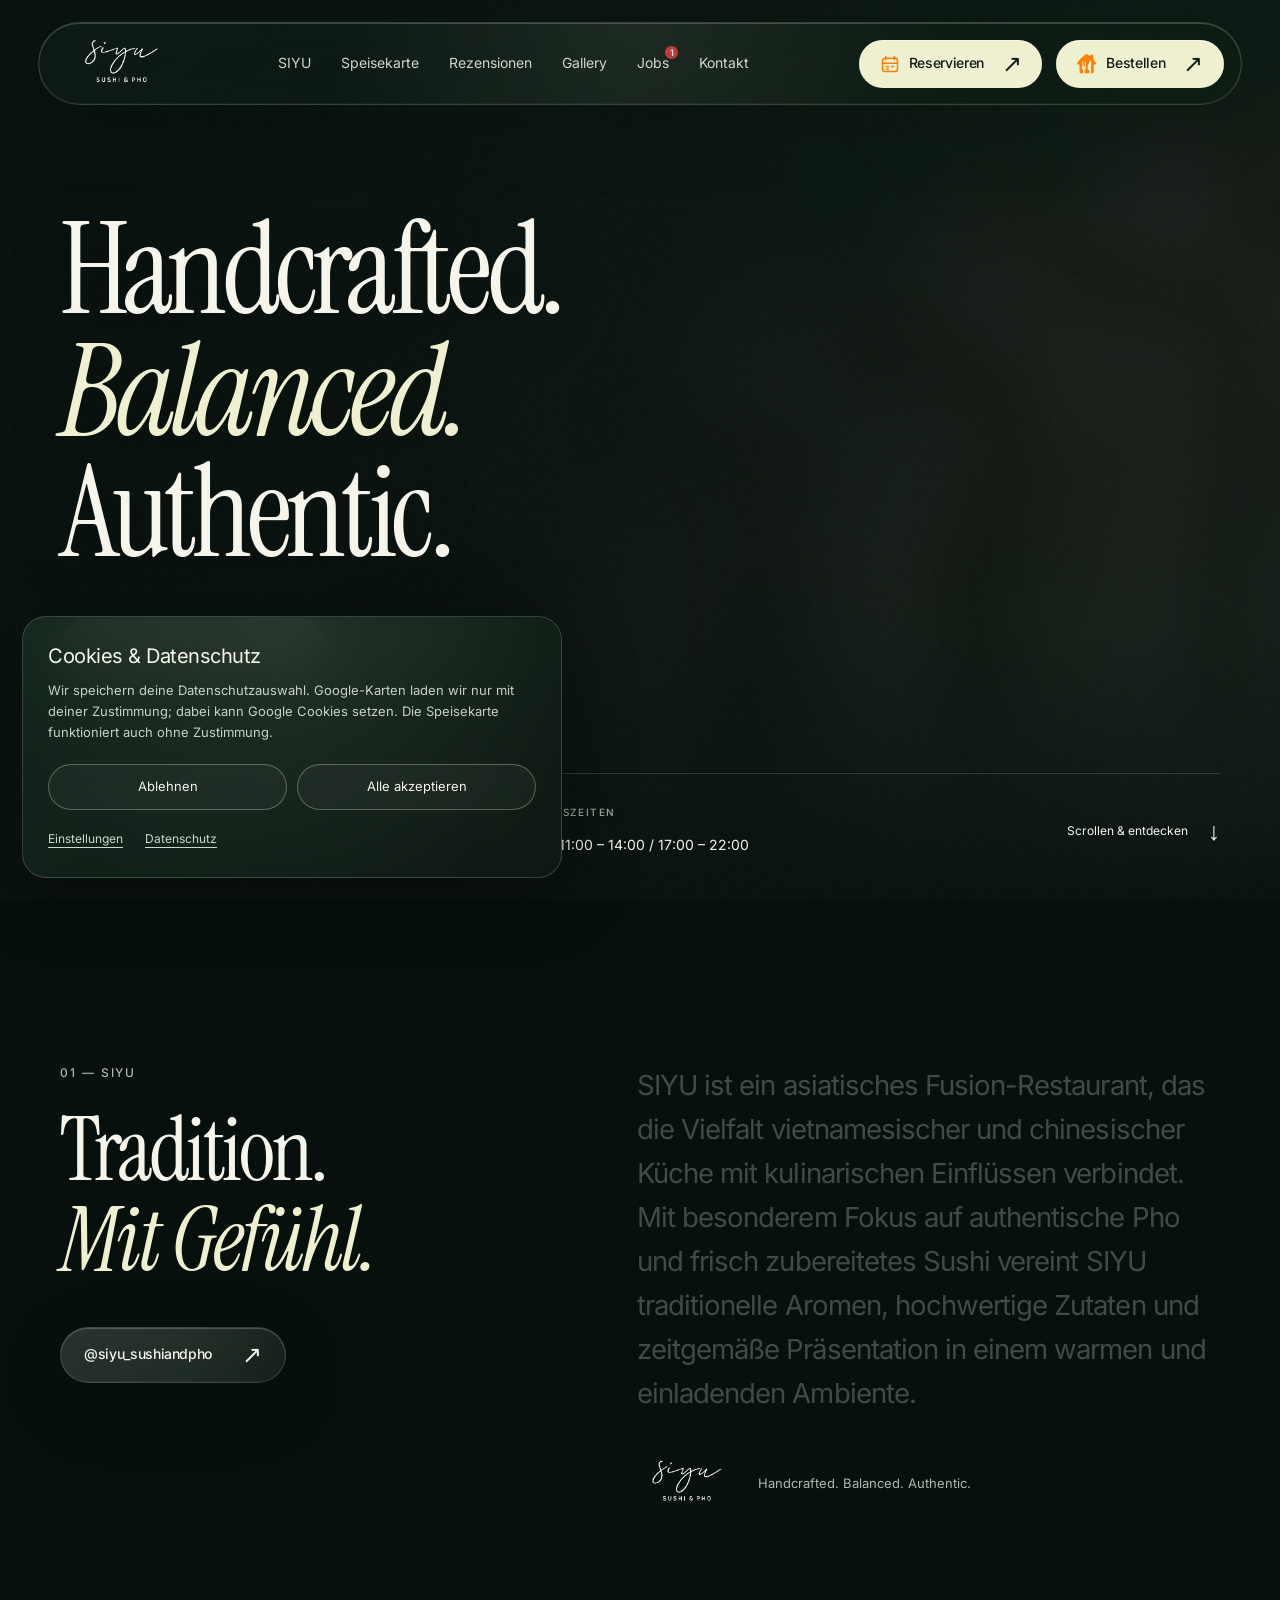
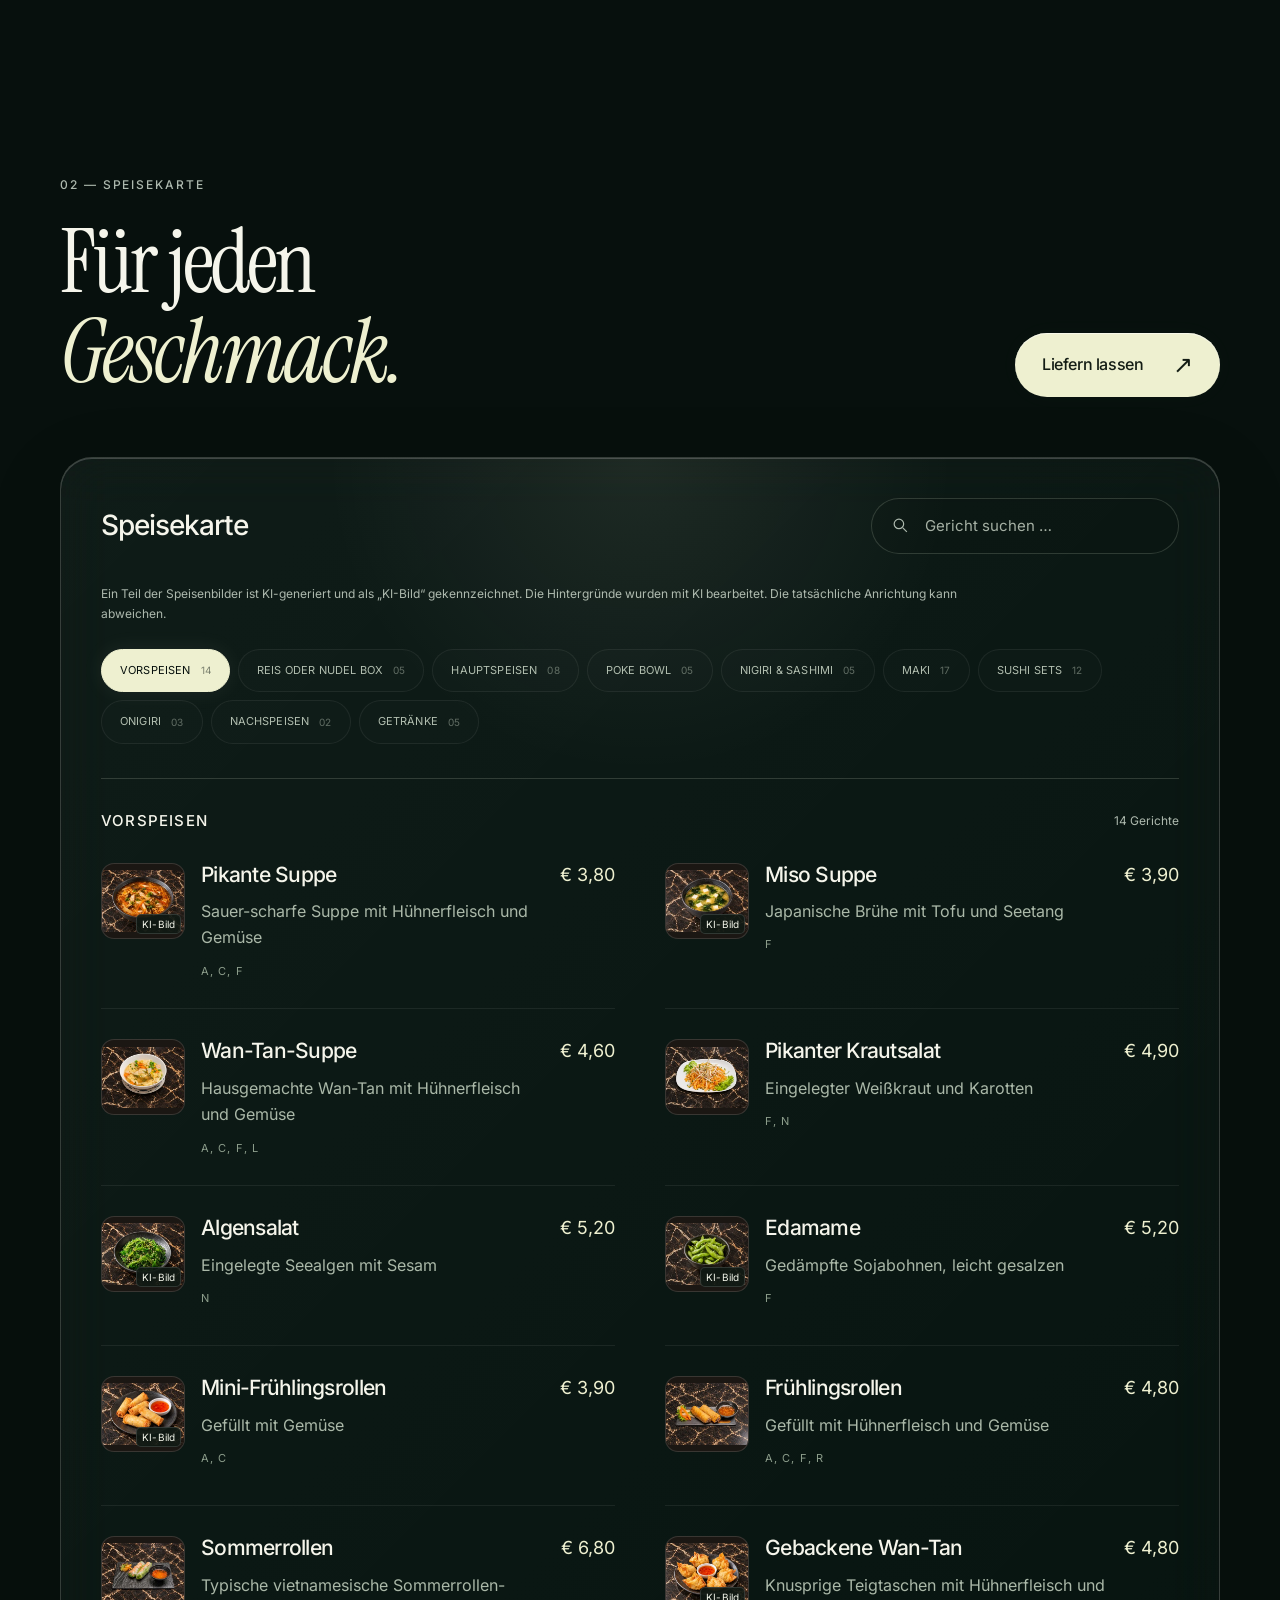
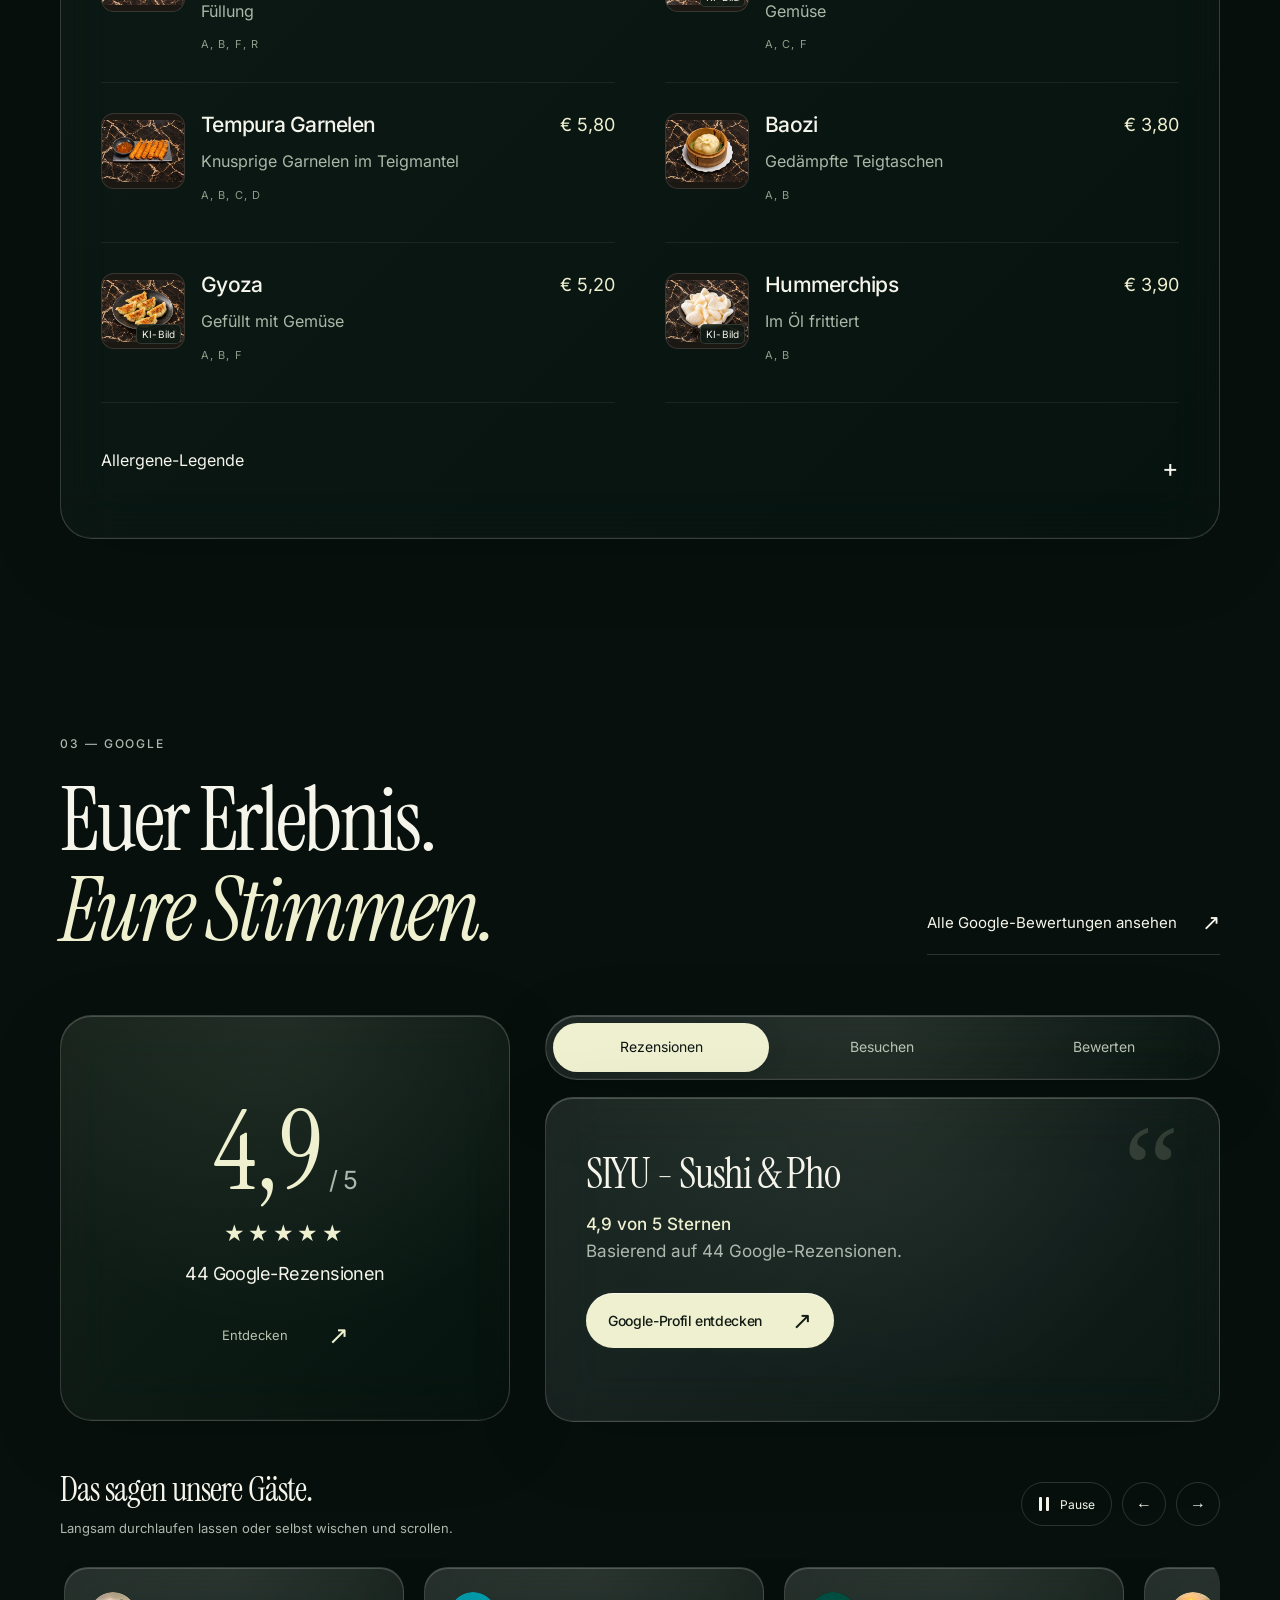
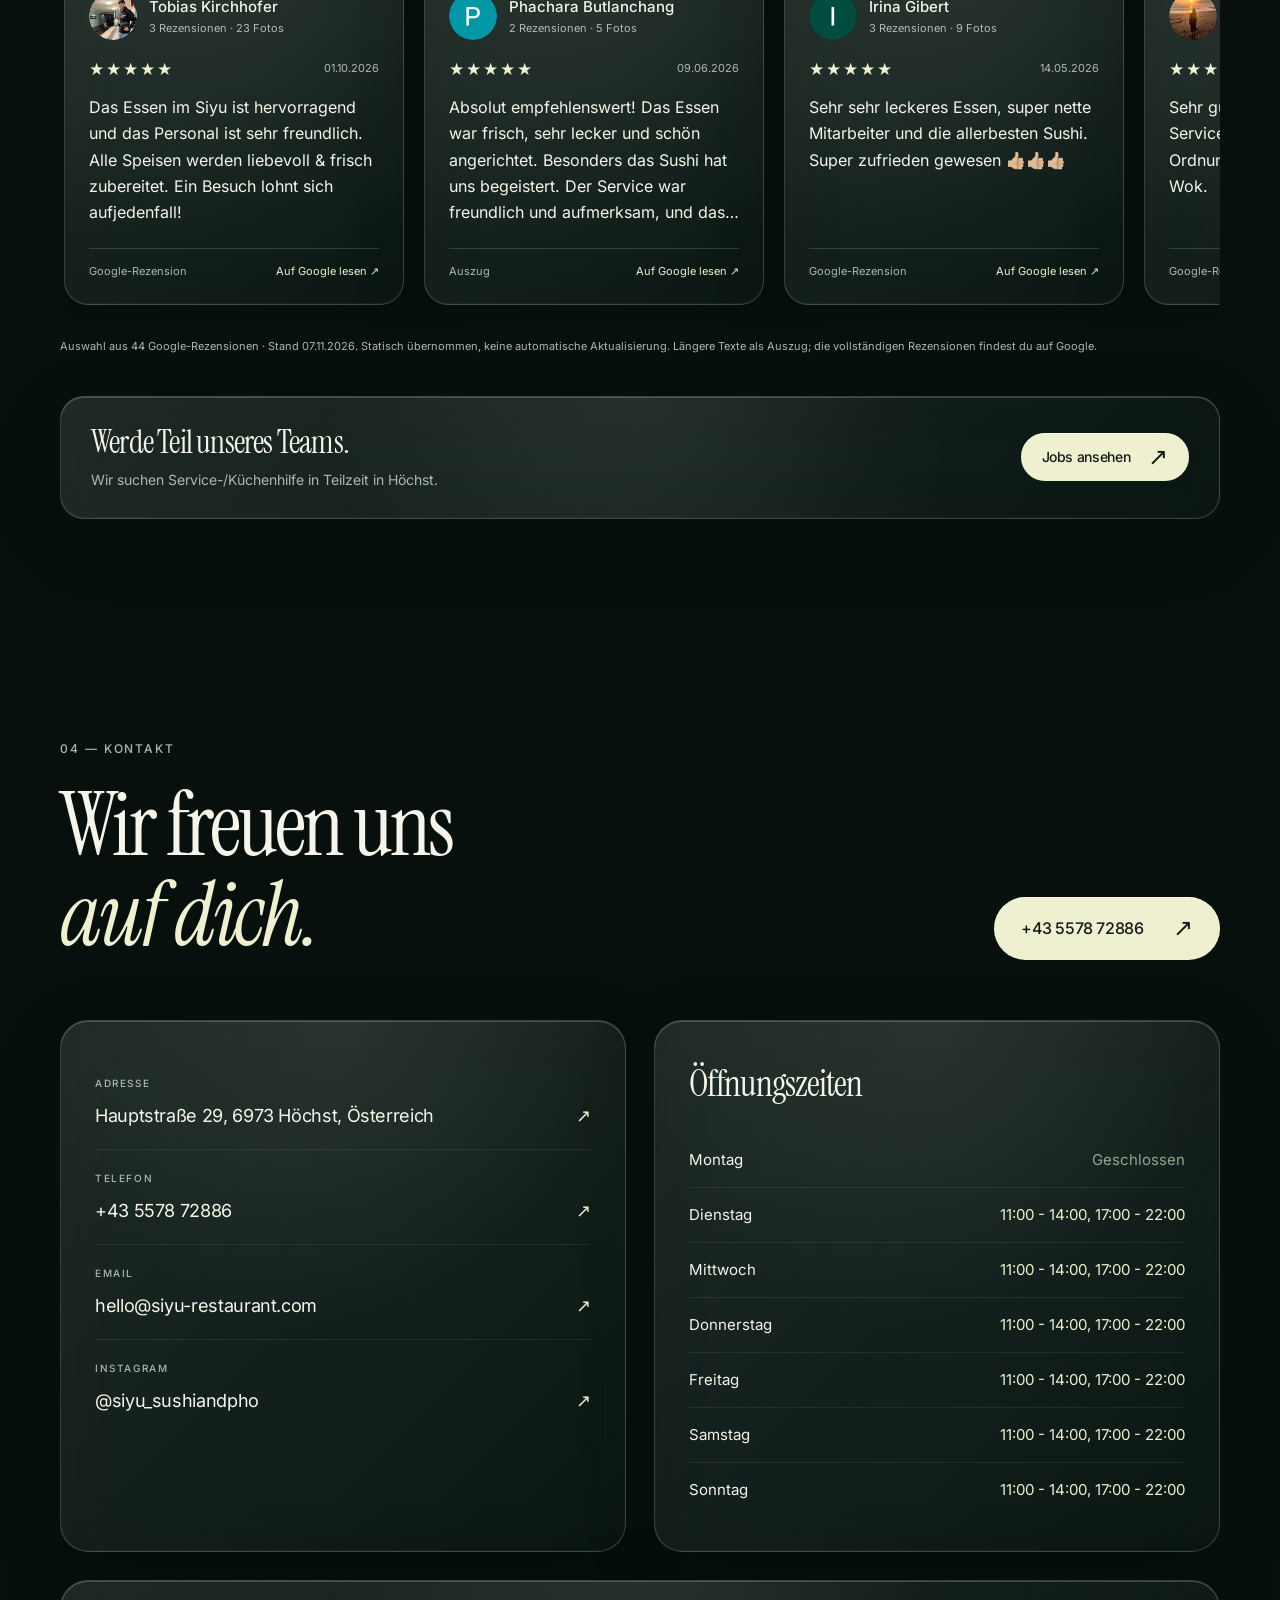
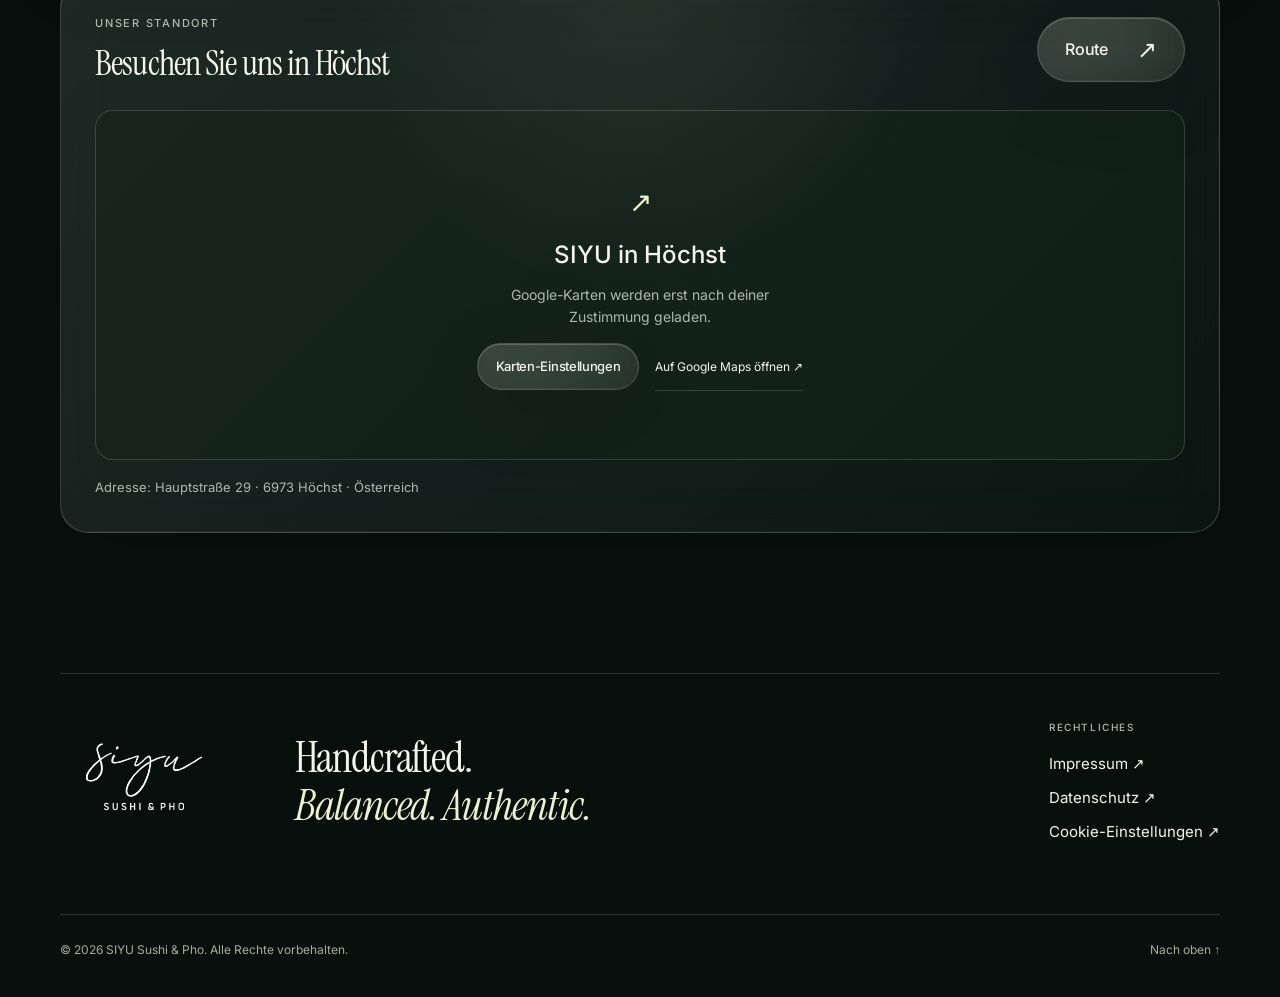
==== commit 09ce578a: "reservier formular eingebaut" ====
--- a/index.html
+++ b/index.html
@@ -35,7 +35,7 @@
 
 .reviews-carousel{margin-top:48px}.review-carousel-heading{display:flex;align-items:center;justify-content:space-between;gap:24px;margin-bottom:20px}.review-carousel-heading h3{font-family:'Instrument Serif',Georgia,serif;font-size:34px;font-weight:400;letter-spacing:-.025em;line-height:1.2}.review-carousel-heading p{font-size:13px;color:var(--muted);margin-top:8px}.review-carousel-controls{display:flex;align-items:center;gap:10px;flex-shrink:0}.review-carousel-controls .icon-button{width:44px;height:44px}.review-autoplay{display:inline-flex;align-items:center;justify-content:center;gap:10px;min-height:44px;padding:10px 16px;border:1px solid var(--line);border-radius:100px;font-size:12px;white-space:nowrap}.review-autoplay:hover{background:#ffffff10}.review-autoplay:disabled{opacity:.6;cursor:default}.review-scroll{overflow-x:auto;overflow-y:hidden;padding:8px 4px 20px;overscroll-behavior-x:contain;scroll-behavior:auto;scrollbar-width:thin;scrollbar-color:#eef0d055 transparent;touch-action:pan-x pan-y;cursor:grab;border-radius:24px}.review-scroll.dragging{cursor:grabbing;user-select:none}.review-scroll::-webkit-scrollbar{height:6px}.review-scroll::-webkit-scrollbar-thumb{background:#eef0d055;border-radius:9px}.review-track,.review-group{display:flex;gap:20px;align-items:stretch;width:max-content}.review-card{flex:0 0 auto;width:min(340px,calc(100vw - 72px));min-height:330px;padding:24px;border-radius:24px;display:flex;flex-direction:column}.review-card-author{display:flex;gap:12px;align-items:center;min-height:48px}.review-card-author>div:last-child{min-width:0}.review-avatar{position:relative;width:48px;height:48px;flex:0 0 48px;display:grid;place-items:center;border-radius:50%;background:#234b38;color:var(--cream);font-size:16px;font-weight:500;overflow:hidden}.review-avatar img{position:absolute;inset:0;width:100%;height:100%;object-fit:cover}.review-author-name{display:block;font-size:15px;font-weight:500;line-height:1.4;overflow-wrap:anywhere}.review-author-name:hover{text-decoration:underline;text-underline-offset:3px}.review-card-author p{font-size:11px;line-height:1.5;color:var(--muted);margin-top:3px}.review-card-meta{display:flex;align-items:center;justify-content:space-between;gap:12px;margin-top:20px}.review-card-stars{color:var(--cream);font-size:17px;letter-spacing:2px;line-height:1}.review-card time{font-size:11px;color:var(--muted)}.review-card blockquote{margin:16px 0 22px;font-size:16px;line-height:1.65;white-space:pre-line;flex:1;overflow-wrap:anywhere}.review-card-footer{display:flex;align-items:center;justify-content:space-between;gap:10px;border-top:1px solid var(--line);padding-top:14px;font-size:11px;color:var(--muted)}.review-card-footer a{color:var(--cream)}.review-card-footer a:hover{text-decoration:underline;text-underline-offset:3px}.review-snapshot{font-size:11px;color:var(--muted);margin-top:12px;line-height:1.7}@media(max-width:760px){.reviews-carousel{margin-top:34px}.review-carousel-heading{align-items:flex-start;flex-direction:column;gap:16px}.review-carousel-heading h3{font-size:30px}.review-card{padding:21px;min-height:320px}.review-track,.review-group{gap:16px}}@media(prefers-reduced-motion:reduce){.review-group[aria-hidden="true"]{display:none}}
 
-</style><link rel="stylesheet" href="assets/job-notice.css"><link rel="canonical" href="https://siyu.at/"></head><body><a class="skip" href="#menu">Zur Speisekarte</a><div class="progress" aria-hidden="true"></div><div class="world" aria-hidden="true"><div class="film-underlay"></div><video id="film" src="assets/siyu-film.mp4" poster="assets/film-poster.jpg" autoplay muted loop playsinline preload="metadata" tabindex="-1"></video><div class="film-shade"></div><canvas id="liquid"></canvas><div class="grain"></div></div><header class="header glass"><a href="#home" class="brand" aria-label="SIYU Startseite"><img src="assets/logo.png" alt="SIYU Sushi & Pho" width="640" height="400"></a><nav id="navigation" aria-label="Hauptnavigation"><a href="#about">SIYU</a><a href="#menu">Speisekarte</a><a href="#reviews">Rezensionen</a><a href="gallery.html">Gallery</a><a href="jobs.html" aria-label="Jobs – 1 offene Stelle"><span class="jobs-nav-label">Jobs<span class="jobs-nav-badge" aria-hidden="true">1</span></span></a><a href="#contact">Kontakt</a></nav><div class="header-actions"><a class="button button-primary compact" href="https://www.lieferando.at/speisekarte/siyu-sushi-pho-6973" target="_blank" rel="noopener"><span class="order-label"><img class="lieferando-icon" src="assets/lieferando.svg" alt="" aria-hidden="true">Bestellen</span><span>↗</span></a><button id="nav-toggle" class="icon-button" aria-label="Menü öffnen" aria-controls="navigation" aria-expanded="false">☰</button></div></header><main><section id="home" class="hero"><div class="hero-content wrap"><h1 class="entrance">Handcrafted.<br><em>Balanced.</em><br>Authentic.</h1><div class="hero-actions entrance"><a class="button button-primary magnetic" href="#menu">Speisekarte entdecken <span>↗</span></a><a class="button glass magnetic" href="tel:+43557872886">Anrufen <span>↗</span></a></div></div><div class="hero-bottom wrap"><a href="https://maps.app.goo.gl/vQC2sXYUn31HsxNy7" target="_blank" rel="noopener"><span class="eyebrow">BESUCHEN SIE UNS</span><strong>Hauptstraße 29, Höchst</strong></a><a href="#hours"><span class="eyebrow">ÖFFNUNGSZEITEN</span><strong>Di – So · 11:00 – 14:00 / 17:00 – 22:00</strong></a><a href="#about" class="scroll-cue" aria-label="SIYU entdecken"><span>Scrollen & entdecken</span><i>↓</i></a></div></section><section id="about" class="story section wrap"><div class="story-heading reveal"><p class="eyebrow">01 — SIYU</p><h2>Tradition.<br><em>Mit Gefühl.</em></h2><a class="button glass" href="https://www.instagram.com/siyu_sushiandpho/" target="_blank" rel="noopener">@siyu_sushiandpho <span>↗</span></a></div><div class="story-copy"><p class="story-text" id="story-text">SIYU ist ein asiatisches Fusion-Restaurant, das die Vielfalt vietnamesischer und chinesischer Küche mit kulinarischen Einflüssen verbindet. Mit besonderem Fokus auf authentische Pho und frisch zubereitetes Sushi vereint SIYU traditionelle Aromen, hochwertige Zutaten und zeitgemäße Präsentation in einem warmen und einladenden Ambiente.</p><div class="story-signature reveal"><img src="assets/logo.png" alt="SIYU" width="640" height="400"><span>Handcrafted. Balanced. Authentic.</span></div></div></section><section id="menu" class="menu section wrap"><div class="section-heading reveal"><div><p class="eyebrow">02 — SPEISEKARTE</p><h2>Für jeden<br><em>Geschmack.</em></h2></div><a class="button button-primary magnetic" href="https://www.lieferando.at/speisekarte/siyu-sushi-pho-6973" target="_blank" rel="noopener">Liefern lassen <span>↗</span></a></div><div class="menu-shell glass reveal"><div class="menu-toolbar"><h3>Speisekarte</h3><label class="search"><svg viewBox="0 0 24 24" fill="none" aria-hidden="true"><circle cx="10" cy="10" r="6" stroke="currentColor" stroke-width="1.5"/><path d="m15 15 5 5" stroke="currentColor" stroke-width="1.5"/></svg><input id="menu-search" type="search" placeholder="Gericht suchen …" aria-label="Speisekarte durchsuchen"></label></div><p class="menu-photo-note">Ein Teil der Speisenbilder ist KI-generiert und als „KI-Bild“ gekennzeichnet. Die Hintergründe wurden mit KI bearbeitet. Die tatsächliche Anrichtung kann abweichen.</p><div class="category-list" aria-label="Speisekarten-Kategorien"><button class="category" data-category="VORSPEISEN" aria-pressed="false"><span>VORSPEISEN</span><small>14</small></button><button class="category" data-category="REIS ODER NUDEL BOX" aria-pressed="false"><span>REIS ODER NUDEL BOX</span><small>05</small></button><button class="category" data-category="HAUPTSPEISEN" aria-pressed="false"><span>HAUPTSPEISEN</span><small>08</small></button><button class="category" data-category="POKE BOWL" aria-pressed="false"><span>POKE BOWL</span><small>05</small></button><button class="category" data-category="NIGIRI &amp; SASHIMI" aria-pressed="false"><span>NIGIRI & SASHIMI</span><small>05</small></button><button class="category" data-category="MAKI" aria-pressed="false"><span>MAKI</span><small>17</small></button><button class="category" data-category="SUSHI SETS" aria-pressed="false"><span>SUSHI SETS</span><small>12</small></button><button class="category" data-category="ONIGIRI" aria-pressed="false"><span>ONIGIRI</span><small>03</small></button><button class="category" data-category="NACHSPEISEN" aria-pressed="false"><span>NACHSPEISEN</span><small>02</small></button><button class="category" data-category="GETRÄNKE" aria-pressed="false"><span>GETRÄNKE</span><small>05</small></button></div><div class="category-heading"><h4 id="category-title">VORSPEISEN</h4><span id="dish-count">14 Gerichte</span></div><div class="dish-list" id="dish-list"><article class="dish has-photo" data-category="VORSPEISEN"><button type="button" class="dish-visual" aria-label="Pikante Suppe – Bild vergrössern" aria-haspopup="dialog" aria-controls="photo-dialog" data-zoom-src="assets/menu-images/marble/zoom/V01.webp"><img class="dish-photo" src="assets/menu-images/marble/V01.webp" alt="KI-generiertes Beispielbild: Pikante Suppe" width="320" height="240" loading="lazy" decoding="async" data-photo-source="generated" onerror="this.closest('.dish-visual').hidden=true;this.closest('article').classList.add('photo-unavailable')"><span class="dish-photo-label">KI-Bild</span></button><div class="dish-copy"><h3>Pikante Suppe</h3><p>Sauer-scharfe Suppe mit Hühnerfleisch und Gemüse</p><span class="allergens">A, C, F</span></div><span class="price">€ 3,80</span></article><article class="dish has-photo" data-category="VORSPEISEN"><button type="button" class="dish-visual" aria-label="Miso Suppe – Bild vergrössern" aria-haspopup="dialog" aria-controls="photo-dialog" data-zoom-src="assets/menu-images/marble/zoom/V02.webp"><img class="dish-photo" src="assets/menu-images/marble/V02.webp" alt="KI-generiertes Beispielbild: Miso Suppe" width="320" height="240" loading="lazy" decoding="async" data-photo-source="generated" onerror="this.closest('.dish-visual').hidden=true;this.closest('article').classList.add('photo-unavailable')"><span class="dish-photo-label">KI-Bild</span></button><div class="dish-copy"><h3>Miso Suppe</h3><p>Japanische Brühe mit Tofu und Seetang</p><span class="allergens">F</span></div><span class="price">€ 3,90</span></article><article class="dish has-photo" data-category="VORSPEISEN"><button type="button" class="dish-visual" aria-label="Wan-Tan-Suppe – Bild vergrössern" aria-haspopup="dialog" aria-controls="photo-dialog" data-zoom-src="assets/menu-images/marble/zoom/V03.webp"><img class="dish-photo" src="assets/menu-images/marble/V03.webp" alt="Wan-Tan-Suppe" width="320" height="240" loading="lazy" decoding="async" data-photo-source="lieferando" onerror="this.closest('.dish-visual').hidden=true;this.closest('article').classList.add('photo-unavailable')"></button><div class="dish-copy"><h3>Wan-Tan-Suppe</h3><p>Hausgemachte Wan-Tan mit Hühnerfleisch und Gemüse</p><span class="allergens">A, C, F, L</span></div><span class="price">€ 4,60</span></article><article class="dish has-photo" data-category="VORSPEISEN"><button type="button" class="dish-visual" aria-label="Pikanter Krautsalat – Bild vergrössern" aria-haspopup="dialog" aria-controls="photo-dialog" data-zoom-src="assets/menu-images/marble/zoom/V04.webp"><img class="dish-photo" src="assets/menu-images/marble/V04.webp" alt="Pikanter Krautsalat" width="320" height="240" loading="lazy" decoding="async" data-photo-source="lieferando" onerror="this.closest('.dish-visual').hidden=true;this.closest('article').classList.add('photo-unavailable')"></button><div class="dish-copy"><h3>Pikanter Krautsalat</h3><p>Eingelegter Weißkraut und Karotten</p><span class="allergens">F, N</span></div><span class="price">€ 4,90</span></article><article class="dish has-photo" data-category="VORSPEISEN"><button type="button" class="dish-visual" aria-label="Algensalat – Bild vergrössern" aria-haspopup="dialog" aria-controls="photo-dialog" data-zoom-src="assets/menu-images/marble/zoom/V05.webp"><img class="dish-photo" src="assets/menu-images/marble/V05.webp" alt="KI-generiertes Beispielbild: Algensalat" width="320" height="240" loading="lazy" decoding="async" data-photo-source="generated" onerror="this.closest('.dish-visual').hidden=true;this.closest('article').classList.add('photo-unavailable')"><span class="dish-photo-label">KI-Bild</span></button><div class="dish-copy"><h3>Algensalat</h3><p>Eingelegte Seealgen mit Sesam</p><span class="allergens">N</span></div><span class="price">€ 5,20</span></article><article class="dish has-photo" data-category="VORSPEISEN"><button type="button" class="dish-visual" aria-label="Edamame – Bild vergrössern" aria-haspopup="dialog" aria-controls="photo-dialog" data-zoom-src="assets/menu-images/marble/zoom/V06.webp"><img class="dish-photo" src="assets/menu-images/marble/V06.webp" alt="KI-generiertes Beispielbild: Edamame" width="320" height="240" loading="lazy" decoding="async" data-photo-source="generated" onerror="this.closest('.dish-visual').hidden=true;this.closest('article').classList.add('photo-unavailable')"><span class="dish-photo-label">KI-Bild</span></button><div class="dish-copy"><h3>Edamame</h3><p>Gedämpfte Sojabohnen, leicht gesalzen</p><span class="allergens">F</span></div><span class="price">€ 5,20</span></article><article class="dish has-photo" data-category="VORSPEISEN"><button type="button" class="dish-visual" aria-label="Mini-Frühlingsrollen – Bild vergrössern" aria-haspopup="dialog" aria-controls="photo-dialog" data-zoom-src="assets/menu-images/marble/zoom/V07.webp"><img class="dish-photo" src="assets/menu-images/marble/V07.webp" alt="KI-generiertes Beispielbild: Mini-Frühlingsrollen" width="320" height="240" loading="lazy" decoding="async" data-photo-source="generated" onerror="this.closest('.dish-visual').hidden=true;this.closest('article').classList.add('photo-unavailable')"><span class="dish-photo-label">KI-Bild</span></button><div class="dish-copy"><h3>Mini-Frühlingsrollen</h3><p>Gefüllt mit Gemüse</p><span class="allergens">A, C</span></div><span class="price">€ 3,90</span></article><article class="dish has-photo" data-category="VORSPEISEN"><button type="button" class="dish-visual" aria-label="Frühlingsrollen – Bild vergrössern" aria-haspopup="dialog" aria-controls="photo-dialog" data-zoom-src="assets/menu-images/marble/zoom/V08.webp"><img class="dish-photo" src="assets/menu-images/marble/V08.webp" alt="Frühlingsrollen" width="320" height="240" loading="lazy" decoding="async" data-photo-source="lieferando" onerror="this.closest('.dish-visual').hidden=true;this.closest('article').classList.add('photo-unavailable')"></button><div class="dish-copy"><h3>Frühlingsrollen</h3><p>Gefüllt mit Hühnerfleisch und Gemüse</p><span class="allergens">A, C, F, R</span></div><span class="price">€ 4,80</span></article><article class="dish has-photo" data-category="VORSPEISEN"><button type="button" class="dish-visual" aria-label="Sommerrollen – Bild vergrössern" aria-haspopup="dialog" aria-controls="photo-dialog" data-zoom-src="assets/menu-images/marble/zoom/V09.webp"><img class="dish-photo" src="assets/menu-images/marble/V09.webp" alt="Sommerrollen" width="320" height="240" loading="lazy" decoding="async" data-photo-source="lieferando" onerror="this.closest('.dish-visual').hidden=true;this.closest('article').classList.add('photo-unavailable')"></button><div class="dish-copy"><h3>Sommerrollen</h3><p>Typische vietnamesische Sommerrollen-Füllung</p><span class="allergens">A, B, F, R</span></div><span class="price">€ 6,80</span></article><article class="dish has-photo" data-category="VORSPEISEN"><button type="button" class="dish-visual" aria-label="Gebackene Wan-Tan – Bild vergrössern" aria-haspopup="dialog" aria-controls="photo-dialog" data-zoom-src="assets/menu-images/marble/zoom/V10.webp"><img class="dish-photo" src="assets/menu-images/marble/V10.webp" alt="KI-generiertes Beispielbild: Gebackene Wan-Tan" width="320" height="240" loading="lazy" decoding="async" data-photo-source="generated" onerror="this.closest('.dish-visual').hidden=true;this.closest('article').classList.add('photo-unavailable')"><span class="dish-photo-label">KI-Bild</span></button><div class="dish-copy"><h3>Gebackene Wan-Tan</h3><p>Knusprige Teigtaschen mit Hühnerfleisch und Gemüse</p><span class="allergens">A, C, F</span></div><span class="price">€ 4,80</span></article><article class="dish has-photo" data-category="VORSPEISEN"><button type="button" class="dish-visual" aria-label="Tempura Garnelen – Bild vergrössern" aria-haspopup="dialog" aria-controls="photo-dialog" data-zoom-src="assets/menu-images/marble/zoom/V11.webp"><img class="dish-photo" src="assets/menu-images/marble/V11.webp" alt="Tempura Garnelen" width="320" height="240" loading="lazy" decoding="async" data-photo-source="lieferando" onerror="this.closest('.dish-visual').hidden=true;this.closest('article').classList.add('photo-unavailable')"></button><div class="dish-copy"><h3>Tempura Garnelen</h3><p>Knusprige Garnelen im Teigmantel</p><span class="allergens">A, B, C, D</span></div><span class="price">€ 5,80</span></article><article class="dish has-photo" data-category="VORSPEISEN"><button type="button" class="dish-visual" aria-label="Baozi – Bild vergrössern" aria-haspopup="dialog" aria-controls="photo-dialog" data-zoom-src="assets/menu-images/marble/zoom/V12.webp"><img class="dish-photo" src="assets/menu-images/marble/V12.webp" alt="Baozi" width="320" height="240" loading="lazy" decoding="async" data-photo-source="lieferando" onerror="this.closest('.dish-visual').hidden=true;this.closest('article').classList.add('photo-unavailable')"></button><div class="dish-copy"><h3>Baozi</h3><p>Gedämpfte Teigtaschen</p><span class="allergens">A, B</span></div><span class="price">€ 3,80</span></article><article class="dish has-photo" data-category="VORSPEISEN"><button type="button" class="dish-visual" aria-label="Gyoza – Bild vergrössern" aria-haspopup="dialog" aria-controls="photo-dialog" data-zoom-src="assets/menu-images/marble/zoom/V13.webp"><img class="dish-photo" src="assets/menu-images/marble/V13.webp" alt="KI-generiertes Beispielbild: Gyoza" width="320" height="240" loading="lazy" decoding="async" data-photo-source="generated" onerror="this.closest('.dish-visual').hidden=true;this.closest('article').classList.add('photo-unavailable')"><span class="dish-photo-label">KI-Bild</span></button><div class="dish-copy"><h3>Gyoza</h3><p>Gefüllt mit Gemüse</p><span class="allergens">A, B, F</span></div><span class="price">€ 5,20</span></article><article class="dish has-photo" data-category="VORSPEISEN"><button type="button" class="dish-visual" aria-label="Hummerchips – Bild vergrössern" aria-haspopup="dialog" aria-controls="photo-dialog" data-zoom-src="assets/menu-images/marble/zoom/V14.webp"><img class="dish-photo" src="assets/menu-images/marble/V14.webp" alt="KI-generiertes Beispielbild: Hummerchips" width="320" height="240" loading="lazy" decoding="async" data-photo-source="generated" onerror="this.closest('.dish-visual').hidden=true;this.closest('article').classList.add('photo-unavailable')"><span class="dish-photo-label">KI-Bild</span></button><div class="dish-copy"><h3>Hummerchips</h3><p>Im Öl frittiert</p><span class="allergens">A, B</span></div><span class="price">€ 3,90</span></article><article class="dish has-photo" data-category="REIS ODER NUDEL BOX"><button type="button" class="dish-visual" aria-label="Gemüse – Bild vergrössern" aria-haspopup="dialog" aria-controls="photo-dialog" data-zoom-src="assets/menu-images/marble/zoom/G01-20261107.webp"><img class="dish-photo" src="assets/menu-images/marble/G01-20261107.webp" alt="KI-generiertes Beispielbild: Gemüse" width="320" height="240" loading="lazy" decoding="async" data-photo-source="generated" onerror="this.closest('.dish-visual').hidden=true;this.closest('article').classList.add('photo-unavailable')"><span class="dish-photo-label">KI-Bild</span></button><div class="dish-copy"><h3>Gemüse</h3><p>Gemüsereis oder Gemüsenudeln</p><span class="allergens">A, F, O</span></div><span class="price">€ 6,90</span></article><article class="dish has-photo" data-category="REIS ODER NUDEL BOX"><button type="button" class="dish-visual" aria-label="Gegrilltes Hähnchen – Bild vergrössern" aria-haspopup="dialog" aria-controls="photo-dialog" data-zoom-src="assets/menu-images/marble/zoom/G02-20261107.webp"><img class="dish-photo" src="assets/menu-images/marble/G02-20261107.webp" alt="KI-generiertes Beispielbild: Gegrilltes Hähnchen" width="320" height="240" loading="lazy" decoding="async" data-photo-source="generated" onerror="this.closest('.dish-visual').hidden=true;this.closest('article').classList.add('photo-unavailable')"><span class="dish-photo-label">KI-Bild</span></button><div class="dish-copy"><h3>Gegrilltes Hähnchen</h3><p>Reis oder Nudeln mit untergemischtem gegrilltem Hähnchen; Aufpreis für gebr. Reis/Nudeln +€1,50</p><span class="allergens">A, F, O</span></div><span class="price">€ 8,20</span></article><article class="dish has-photo" data-category="REIS ODER NUDEL BOX"><button type="button" class="dish-visual" aria-label="Gebackenes Hähnchen – Bild vergrössern" aria-haspopup="dialog" aria-controls="photo-dialog" data-zoom-src="assets/menu-images/marble/zoom/G03-v2.webp"><img class="dish-photo" src="assets/menu-images/marble/G03-v2.webp" alt="KI-generiertes Beispielbild: Gebackenes Hähnchen" width="320" height="240" loading="lazy" decoding="async" data-photo-source="generated" onerror="this.closest('.dish-visual').hidden=true;this.closest('article').classList.add('photo-unavailable')"><span class="dish-photo-label">KI-Bild</span></button><div class="dish-copy"><h3>Gebackenes Hähnchen</h3><p>Mit Naturreis; Aufpreis für gebr. Reis/Nudeln +€1,50</p><span class="allergens">A, C, F, O</span></div><span class="price">€ 8,90</span></article><article class="dish has-photo" data-category="REIS ODER NUDEL BOX"><button type="button" class="dish-visual" aria-label="Gegrillter Lachs – Bild vergrössern" aria-haspopup="dialog" aria-controls="photo-dialog" data-zoom-src="assets/menu-images/marble/zoom/G04.webp"><img class="dish-photo" src="assets/menu-images/marble/G04.webp" alt="KI-generiertes Beispielbild: Gegrillter Lachs" width="320" height="240" loading="lazy" decoding="async" data-photo-source="generated" onerror="this.closest('.dish-visual').hidden=true;this.closest('article').classList.add('photo-unavailable')"><span class="dish-photo-label">KI-Bild</span></button><div class="dish-copy"><h3>Gegrillter Lachs</h3><p>Mit Naturreis; Aufpreis für gebr. Reis/Nudeln +€1,50</p><span class="allergens">A, B, D, O</span></div><span class="price">€ 9,50</span></article><article class="dish has-photo" data-category="REIS ODER NUDEL BOX"><button type="button" class="dish-visual" aria-label="Gebackene Ente – Bild vergrössern" aria-haspopup="dialog" aria-controls="photo-dialog" data-zoom-src="assets/menu-images/marble/zoom/G05.webp"><img class="dish-photo" src="assets/menu-images/marble/G05.webp" alt="Gebackene Ente" width="320" height="240" loading="lazy" decoding="async" data-photo-source="lieferando" onerror="this.closest('.dish-visual').hidden=true;this.closest('article').classList.add('photo-unavailable')"></button><div class="dish-copy"><h3>Gebackene Ente</h3><p>Mit Naturreis; Aufpreis für gebr. Reis/Nudeln +€1,50</p><span class="allergens">A, B, C</span></div><span class="price">€ 9,90</span></article><article class="dish has-photo" data-category="HAUPTSPEISEN"><button type="button" class="dish-visual" aria-label="BUDDHA&#x27;S DELIGHT – Bild vergrössern" aria-haspopup="dialog" aria-controls="photo-dialog" data-zoom-src="assets/menu-images/marble/zoom/H01.webp"><img class="dish-photo" src="assets/menu-images/marble/H01.webp" alt="KI-generiertes Beispielbild: BUDDHA&#x27;S DELIGHT" width="320" height="240" loading="lazy" decoding="async" data-photo-source="generated" onerror="this.closest('.dish-visual').hidden=true;this.closest('article').classList.add('photo-unavailable')"><span class="dish-photo-label">KI-Bild</span></button><div class="dish-copy"><h3>BUDDHA&#x27;S DELIGHT</h3><p>Wok-Gemüse mit Naturreis; Aufpreis für gebr. Reis/Nudeln +€2,00</p><span class="allergens">A, F, O</span></div><span class="price">€ 8,90</span></article><article class="dish has-photo" data-category="HAUPTSPEISEN"><button type="button" class="dish-visual" aria-label="LEMONGRASS CHICKEN – Bild vergrössern" aria-haspopup="dialog" aria-controls="photo-dialog" data-zoom-src="assets/menu-images/marble/zoom/H02-20261107-v2.webp"><img class="dish-photo" src="assets/menu-images/marble/H02-20261107-v2.webp" alt="KI-generiertes Beispielbild: LEMONGRASS CHICKEN" width="320" height="240" loading="lazy" decoding="async" data-photo-source="generated" onerror="this.closest('.dish-visual').hidden=true;this.closest('article').classList.add('photo-unavailable')"><span class="dish-photo-label">KI-Bild</span></button><div class="dish-copy"><h3>LEMONGRASS CHICKEN</h3><p>Gegrilltes Hähnchen mit Zitronengras und geschnittenen Zitronenblättern</p><span class="allergens">A, F, O</span></div><span class="price">€ 12,90</span></article><article class="dish has-photo" data-category="HAUPTSPEISEN"><button type="button" class="dish-visual" aria-label="CHILI CHICKEN – Bild vergrössern" aria-haspopup="dialog" aria-controls="photo-dialog" data-zoom-src="assets/menu-images/marble/zoom/H03.webp"><img class="dish-photo" src="assets/menu-images/marble/H03.webp" alt="CHILI CHICKEN" width="320" height="240" loading="lazy" decoding="async" data-photo-source="lieferando" onerror="this.closest('.dish-visual').hidden=true;this.closest('article').classList.add('photo-unavailable')"></button><div class="dish-copy"><h3>CHILI CHICKEN</h3><p>Gebackenes Huhn in Chilisauce mit Gemüse</p><span class="allergens">A, F, O</span></div><span class="price">€ 14,90</span></article><article class="dish has-photo" data-category="HAUPTSPEISEN"><button type="button" class="dish-visual" aria-label="BEEF WOK – Bild vergrössern" aria-haspopup="dialog" aria-controls="photo-dialog" data-zoom-src="assets/menu-images/marble/zoom/H04.webp"><img class="dish-photo" src="assets/menu-images/marble/H04.webp" alt="BEEF WOK" width="320" height="240" loading="lazy" decoding="async" data-photo-source="lieferando" onerror="this.closest('.dish-visual').hidden=true;this.closest('article').classList.add('photo-unavailable')"></button><div class="dish-copy"><h3>BEEF WOK</h3><p>Rindfleisch mit Wok-Gemüse</p><span class="allergens">A, F, O</span></div><span class="price">€ 14,90</span></article><article class="dish has-photo" data-category="HAUPTSPEISEN"><button type="button" class="dish-visual" aria-label="GARNELEN WOK – Bild vergrössern" aria-haspopup="dialog" aria-controls="photo-dialog" data-zoom-src="assets/menu-images/marble/zoom/H05.webp"><img class="dish-photo" src="assets/menu-images/marble/H05.webp" alt="GARNELEN WOK" width="320" height="240" loading="lazy" decoding="async" data-photo-source="instagram" onerror="this.closest('.dish-visual').hidden=true;this.closest('article').classList.add('photo-unavailable')"></button><div class="dish-copy"><h3>GARNELEN WOK</h3><p>Garnelen mit Wok-Gemüse</p><span class="allergens">B, D, F</span></div><span class="price">€ 15,90</span></article><article class="dish has-photo" data-category="HAUPTSPEISEN"><button type="button" class="dish-visual" aria-label="CHICKEN PHO – Bild vergrössern" aria-haspopup="dialog" aria-controls="photo-dialog" data-zoom-src="assets/menu-images/marble/zoom/H06.webp"><img class="dish-photo" src="assets/menu-images/marble/H06.webp" alt="CHICKEN PHO" width="320" height="240" loading="lazy" decoding="async" data-photo-source="lieferando" onerror="this.closest('.dish-visual').hidden=true;this.closest('article').classList.add('photo-unavailable')"></button><div class="dish-copy"><h3>CHICKEN PHO</h3><p>Vietnamesische Hühnersuppe mit Reisnudeln</p><span class="allergens">A, C, D, F, R</span></div><span class="price">€ 15,90</span></article><article class="dish has-photo" data-category="HAUPTSPEISEN"><button type="button" class="dish-visual" aria-label="BEEF PHO – Bild vergrössern" aria-haspopup="dialog" aria-controls="photo-dialog" data-zoom-src="assets/menu-images/marble/zoom/H07.webp"><img class="dish-photo" src="assets/menu-images/marble/H07.webp" alt="BEEF PHO" width="320" height="240" loading="lazy" decoding="async" data-photo-source="lieferando" onerror="this.closest('.dish-visual').hidden=true;this.closest('article').classList.add('photo-unavailable')"></button><div class="dish-copy"><h3>BEEF PHO</h3><p>Vietnamesische Rindersuppe mit Reisnudeln</p><span class="allergens">A, C, D, F, R</span></div><span class="price">€ 16,90</span></article><article class="dish has-photo" data-category="HAUPTSPEISEN"><button type="button" class="dish-visual" aria-label="BANH CUON – Bild vergrössern" aria-haspopup="dialog" aria-controls="photo-dialog" data-zoom-src="assets/menu-images/marble/zoom/H08.webp"><img class="dish-photo" src="assets/menu-images/marble/H08.webp" alt="KI-generiertes Beispielbild: BANH CUON" width="320" height="240" loading="lazy" decoding="async" data-photo-source="generated" onerror="this.closest('.dish-visual').hidden=true;this.closest('article').classList.add('photo-unavailable')"><span class="dish-photo-label">KI-Bild</span></button><div class="dish-copy"><h3>BANH CUON</h3><p>Vietnamesische Reismehlcrepes mit Hackfleisch und Pilze</p><span class="allergens">A, C, D, F, R</span></div><span class="price">€ 9,90</span></article><article class="dish has-photo" data-category="POKE BOWL"><button type="button" class="dish-visual" aria-label="Veggie Bowl – Bild vergrössern" aria-haspopup="dialog" aria-controls="photo-dialog" data-zoom-src="assets/menu-images/marble/zoom/P01.webp"><img class="dish-photo" src="assets/menu-images/marble/P01.webp" alt="KI-generiertes Beispielbild: Veggie Bowl" width="320" height="240" loading="lazy" decoding="async" data-photo-source="generated" onerror="this.closest('.dish-visual').hidden=true;this.closest('article').classList.add('photo-unavailable')"><span class="dish-photo-label">KI-Bild</span></button><div class="dish-copy"><h3>Veggie Bowl</h3><p>Sushi-Reis, Edamame, Rucola, Avocado, Gurken, Algensalat, Mais, Tomaten</p><span class="allergens">F, N</span></div><span class="price">€ 11,90</span></article><article class="dish has-photo" data-category="POKE BOWL"><button type="button" class="dish-visual" aria-label="Chicken Bowl – Bild vergrössern" aria-haspopup="dialog" aria-controls="photo-dialog" data-zoom-src="assets/menu-images/marble/zoom/P02.webp"><img class="dish-photo" src="assets/menu-images/marble/P02.webp" alt="Chicken Bowl" width="320" height="240" loading="lazy" decoding="async" data-photo-source="lieferando" onerror="this.closest('.dish-visual').hidden=true;this.closest('article').classList.add('photo-unavailable')"></button><div class="dish-copy"><h3>Chicken Bowl</h3><p>Sushi-Reis, Hähnchen, Edamame, Rucola, Avocado, Gurken, Mango, Tomaten</p><span class="allergens">A, C, D, N</span></div><span class="price">€ 12,90</span></article><article class="dish has-photo" data-category="POKE BOWL"><button type="button" class="dish-visual" aria-label="Kamo Bowl – Bild vergrössern" aria-haspopup="dialog" aria-controls="photo-dialog" data-zoom-src="assets/menu-images/marble/zoom/P03-20261107.webp"><img class="dish-photo" src="assets/menu-images/marble/P03-20261107.webp" alt="KI-generiertes Beispielbild: Kamo Bowl" width="320" height="240" loading="lazy" decoding="async" data-photo-source="generated" onerror="this.closest('.dish-visual').hidden=true;this.closest('article').classList.add('photo-unavailable')"><span class="dish-photo-label">KI-Bild</span></button><div class="dish-copy"><h3>Kamo Bowl</h3><p>Sushi-Reis, Ente, Edamame, Rucola, Avocado, Gurken, Mango, Tomaten</p><span class="allergens">A, C, F, N</span></div><span class="price">€ 13,50</span></article><article class="dish has-photo" data-category="POKE BOWL"><button type="button" class="dish-visual" aria-label="Salmon Bowl – Bild vergrössern" aria-haspopup="dialog" aria-controls="photo-dialog" data-zoom-src="assets/menu-images/marble/zoom/P04-20261107.webp"><img class="dish-photo" src="assets/menu-images/marble/P04-20261107.webp" alt="KI-generiertes Beispielbild: Salmon Bowl" width="320" height="240" loading="lazy" decoding="async" data-photo-source="generated" onerror="this.closest('.dish-visual').hidden=true;this.closest('article').classList.add('photo-unavailable')"><span class="dish-photo-label">KI-Bild</span></button><div class="dish-copy"><h3>Salmon Bowl</h3><p>Sushi-Reis, Lachs, Edamame, Rucola, Avocado, Gurken, Mango, Tomaten</p><span class="allergens">A, C, D, N</span></div><span class="price">€ 14,30</span></article><article class="dish has-photo" data-category="POKE BOWL"><button type="button" class="dish-visual" aria-label="Tekka Bowl – Bild vergrössern" aria-haspopup="dialog" aria-controls="photo-dialog" data-zoom-src="assets/menu-images/marble/zoom/P05.webp"><img class="dish-photo" src="assets/menu-images/marble/P05.webp" alt="Tekka Bowl" width="320" height="240" loading="lazy" decoding="async" data-photo-source="lieferando" onerror="this.closest('.dish-visual').hidden=true;this.closest('article').classList.add('photo-unavailable')"></button><div class="dish-copy"><h3>Tekka Bowl</h3><p>Sushi-Reis, Thunfisch, Edamame, Rucola, Avocado, Gurken, Mango, Tomaten</p><span class="allergens">A, B, D, N</span></div><span class="price">€ 14,80</span></article><article class="dish has-photo" data-category="NIGIRI &amp; SASHIMI"><button type="button" class="dish-visual" aria-label="Avocado Nigiri (2 Stk.) – Bild vergrössern" aria-haspopup="dialog" aria-controls="photo-dialog" data-zoom-src="assets/menu-images/marble/zoom/N01.webp"><img class="dish-photo" src="assets/menu-images/marble/N01.webp" alt="KI-generiertes Beispielbild: Avocado Nigiri (2 Stk.)" width="320" height="240" loading="lazy" decoding="async" data-photo-source="generated" onerror="this.closest('.dish-visual').hidden=true;this.closest('article').classList.add('photo-unavailable')"><span class="dish-photo-label">KI-Bild</span></button><div class="dish-copy"><h3>Avocado Nigiri (2 Stk.)</h3><p></p><span class="allergens">A, D</span></div><span class="price">€ 4,60</span></article><article class="dish has-photo" data-category="NIGIRI &amp; SASHIMI"><button type="button" class="dish-visual" aria-label="Ebi Nigiri (2 Stk.) – Bild vergrössern" aria-haspopup="dialog" aria-controls="photo-dialog" data-zoom-src="assets/menu-images/marble/zoom/N02.webp"><img class="dish-photo" src="assets/menu-images/marble/N02.webp" alt="KI-generiertes Beispielbild: Ebi Nigiri (2 Stk.)" width="320" height="240" loading="lazy" decoding="async" data-photo-source="generated" onerror="this.closest('.dish-visual').hidden=true;this.closest('article').classList.add('photo-unavailable')"><span class="dish-photo-label">KI-Bild</span></button><div class="dish-copy"><h3>Ebi Nigiri (2 Stk.)</h3><p></p><span class="allergens">A, C, D</span></div><span class="price">€ 4,80</span></article><article class="dish has-photo" data-category="NIGIRI &amp; SASHIMI"><button type="button" class="dish-visual" aria-label="Lachs Nigiri (2 Stk.) – Bild vergrössern" aria-haspopup="dialog" aria-controls="photo-dialog" data-zoom-src="assets/menu-images/marble/zoom/N03.webp"><img class="dish-photo" src="assets/menu-images/marble/N03.webp" alt="KI-generiertes Beispielbild: Lachs Nigiri (2 Stk.)" width="320" height="240" loading="lazy" decoding="async" data-photo-source="generated" onerror="this.closest('.dish-visual').hidden=true;this.closest('article').classList.add('photo-unavailable')"><span class="dish-photo-label">KI-Bild</span></button><div class="dish-copy"><h3>Lachs Nigiri (2 Stk.)</h3><p></p><span class="allergens">A, B, D</span></div><span class="price">€ 4,90</span></article><article class="dish has-photo" data-category="NIGIRI &amp; SASHIMI"><button type="button" class="dish-visual" aria-label="Tuna Nigiri (2 Stk.) – Bild vergrössern" aria-haspopup="dialog" aria-controls="photo-dialog" data-zoom-src="assets/menu-images/marble/zoom/N04.webp"><img class="dish-photo" src="assets/menu-images/marble/N04.webp" alt="KI-generiertes Beispielbild: Tuna Nigiri (2 Stk.)" width="320" height="240" loading="lazy" decoding="async" data-photo-source="generated" onerror="this.closest('.dish-visual').hidden=true;this.closest('article').classList.add('photo-unavailable')"><span class="dish-photo-label">KI-Bild</span></button><div class="dish-copy"><h3>Tuna Nigiri (2 Stk.)</h3><p></p><span class="allergens">A, B, D</span></div><span class="price">€ 5,60</span></article><article class="dish has-photo" data-category="NIGIRI &amp; SASHIMI"><button type="button" class="dish-visual" aria-label="Lachs Sashimi (6 Scheiben) – Bild vergrössern" aria-haspopup="dialog" aria-controls="photo-dialog" data-zoom-src="assets/menu-images/marble/zoom/N05.webp"><img class="dish-photo" src="assets/menu-images/marble/N05.webp" alt="Lachs Sashimi (6 Scheiben)" width="320" height="240" loading="lazy" decoding="async" data-photo-source="lieferando" onerror="this.closest('.dish-visual').hidden=true;this.closest('article').classList.add('photo-unavailable')"></button><div class="dish-copy"><h3>Lachs Sashimi (6 Scheiben)</h3><p></p><span class="allergens">A, B, D</span></div><span class="price">€ 10,90</span></article><article class="dish has-photo" data-category="MAKI"><button type="button" class="dish-visual" aria-label="Gurken Maki (8 Stk.) – Bild vergrössern" aria-haspopup="dialog" aria-controls="photo-dialog" data-zoom-src="assets/menu-images/marble/zoom/M01.webp"><img class="dish-photo" src="assets/menu-images/marble/M01.webp" alt="KI-generiertes Beispielbild: Gurken Maki (8 Stk.)" width="320" height="240" loading="lazy" decoding="async" data-photo-source="generated" onerror="this.closest('.dish-visual').hidden=true;this.closest('article').classList.add('photo-unavailable')"><span class="dish-photo-label">KI-Bild</span></button><div class="dish-copy"><h3>Gurken Maki (8 Stk.)</h3><p></p><span class="allergens">A, B</span></div><span class="price">€ 3,90</span></article><article class="dish has-photo" data-category="MAKI"><button type="button" class="dish-visual" aria-label="Avocado Maki (8 Stk.) – Bild vergrössern" aria-haspopup="dialog" aria-controls="photo-dialog" data-zoom-src="assets/menu-images/marble/zoom/M02.webp"><img class="dish-photo" src="assets/menu-images/marble/M02.webp" alt="KI-generiertes Beispielbild: Avocado Maki (8 Stk.)" width="320" height="240" loading="lazy" decoding="async" data-photo-source="generated" onerror="this.closest('.dish-visual').hidden=true;this.closest('article').classList.add('photo-unavailable')"><span class="dish-photo-label">KI-Bild</span></button><div class="dish-copy"><h3>Avocado Maki (8 Stk.)</h3><p></p><span class="allergens">A, B</span></div><span class="price">€ 4,20</span></article><article class="dish has-photo" data-category="MAKI"><button type="button" class="dish-visual" aria-label="Lachs Maki (8 Stk.) – Bild vergrössern" aria-haspopup="dialog" aria-controls="photo-dialog" data-zoom-src="assets/menu-images/marble/zoom/M03.webp"><img class="dish-photo" src="assets/menu-images/marble/M03.webp" alt="KI-generiertes Beispielbild: Lachs Maki (8 Stk.)" width="320" height="240" loading="lazy" decoding="async" data-photo-source="generated" onerror="this.closest('.dish-visual').hidden=true;this.closest('article').classList.add('photo-unavailable')"><span class="dish-photo-label">KI-Bild</span></button><div class="dish-copy"><h3>Lachs Maki (8 Stk.)</h3><p></p><span class="allergens">A, B, C</span></div><span class="price">€ 4,90</span></article><article class="dish has-photo" data-category="MAKI"><button type="button" class="dish-visual" aria-label="Tekka Maki (8 Stk.) – Bild vergrössern" aria-haspopup="dialog" aria-controls="photo-dialog" data-zoom-src="assets/menu-images/marble/zoom/M04.webp"><img class="dish-photo" src="assets/menu-images/marble/M04.webp" alt="KI-generiertes Beispielbild: Tekka Maki (8 Stk.)" width="320" height="240" loading="lazy" decoding="async" data-photo-source="generated" onerror="this.closest('.dish-visual').hidden=true;this.closest('article').classList.add('photo-unavailable')"><span class="dish-photo-label">KI-Bild</span></button><div class="dish-copy"><h3>Tekka Maki (8 Stk.)</h3><p></p><span class="allergens">A, B, C</span></div><span class="price">€ 5,20</span></article><article class="dish has-photo" data-category="MAKI"><button type="button" class="dish-visual" aria-label="California Veggie Maki (8 Stk.) – Bild vergrössern" aria-haspopup="dialog" aria-controls="photo-dialog" data-zoom-src="assets/menu-images/marble/zoom/M05.webp"><img class="dish-photo" src="assets/menu-images/marble/M05.webp" alt="KI-generiertes Beispielbild: California Veggie Maki (8 Stk.)" width="320" height="240" loading="lazy" decoding="async" data-photo-source="generated" onerror="this.closest('.dish-visual').hidden=true;this.closest('article').classList.add('photo-unavailable')"><span class="dish-photo-label">KI-Bild</span></button><div class="dish-copy"><h3>California Veggie Maki (8 Stk.)</h3><p>Avocado, Gurken, Sesam</p><span class="allergens">A, M, N, O</span></div><span class="price">€ 7,40</span></article><article class="dish has-photo" data-category="MAKI"><button type="button" class="dish-visual" aria-label="California Lachs Maki (8 Stk.) – Bild vergrössern" aria-haspopup="dialog" aria-controls="photo-dialog" data-zoom-src="assets/menu-images/marble/zoom/M06.webp"><img class="dish-photo" src="assets/menu-images/marble/M06.webp" alt="California Lachs Maki (8 Stk.)" width="320" height="240" loading="lazy" decoding="async" data-photo-source="lieferando" onerror="this.closest('.dish-visual').hidden=true;this.closest('article').classList.add('photo-unavailable')"></button><div class="dish-copy"><h3>California Lachs Maki (8 Stk.)</h3><p>Lachs, Avocado, Gurken, Sesam</p><span class="allergens">A, B, D, M, N, O</span></div><span class="price">€ 7,90</span></article><article class="dish has-photo" data-category="MAKI"><button type="button" class="dish-visual" aria-label="California Tuna Maki (8 Stk.) – Bild vergrössern" aria-haspopup="dialog" aria-controls="photo-dialog" data-zoom-src="assets/menu-images/marble/zoom/M07.webp"><img class="dish-photo" src="assets/menu-images/marble/M07.webp" alt="KI-generiertes Beispielbild: California Tuna Maki (8 Stk.)" width="320" height="240" loading="lazy" decoding="async" data-photo-source="generated" onerror="this.closest('.dish-visual').hidden=true;this.closest('article').classList.add('photo-unavailable')"><span class="dish-photo-label">KI-Bild</span></button><div class="dish-copy"><h3>California Tuna Maki (8 Stk.)</h3><p>Thunfisch, Avocado, Gurken, Sesam</p><span class="allergens">A, B, D, M, N, O</span></div><span class="price">€ 8,20</span></article><article class="dish has-photo" data-category="MAKI"><button type="button" class="dish-visual" aria-label="Spicy Tuna Roll (8 Stk.) – Bild vergrössern" aria-haspopup="dialog" aria-controls="photo-dialog" data-zoom-src="assets/menu-images/marble/zoom/M08.webp"><img class="dish-photo" src="assets/menu-images/marble/M08.webp" alt="Spicy Tuna Roll (8 Stk.)" width="320" height="240" loading="lazy" decoding="async" data-photo-source="lieferando" onerror="this.closest('.dish-visual').hidden=true;this.closest('article').classList.add('photo-unavailable')"></button><div class="dish-copy"><h3>Spicy Tuna Roll (8 Stk.)</h3><p>Thunfisch, Mayo, Sriracha</p><span class="allergens">A, B, C, E, F</span></div><span class="price">€ 8,60</span></article><article class="dish has-photo" data-category="MAKI"><button type="button" class="dish-visual" aria-label="Tempura Maki (8 Stk.) – Bild vergrössern" aria-haspopup="dialog" aria-controls="photo-dialog" data-zoom-src="assets/menu-images/marble/zoom/M09.webp"><img class="dish-photo" src="assets/menu-images/marble/M09.webp" alt="Tempura Maki (8 Stk.)" width="320" height="240" loading="lazy" decoding="async" data-photo-source="lieferando" onerror="this.closest('.dish-visual').hidden=true;this.closest('article').classList.add('photo-unavailable')"></button><div class="dish-copy"><h3>Tempura Maki (8 Stk.)</h3><p>Tempura Garnelen, Avocado</p><span class="allergens">A, B, M, N, O</span></div><span class="price">€ 8,90</span></article><article class="dish has-photo" data-category="MAKI"><button type="button" class="dish-visual" aria-label="Philadelphia Lachs Maki (8 Stk.) – Bild vergrössern" aria-haspopup="dialog" aria-controls="photo-dialog" data-zoom-src="assets/menu-images/marble/zoom/M10.webp"><img class="dish-photo" src="assets/menu-images/marble/M10.webp" alt="Philadelphia Lachs Maki (8 Stk.)" width="320" height="240" loading="lazy" decoding="async" data-photo-source="lieferando" onerror="this.closest('.dish-visual').hidden=true;this.closest('article').classList.add('photo-unavailable')"></button><div class="dish-copy"><h3>Philadelphia Lachs Maki (8 Stk.)</h3><p>Lachs, Avocado, Frischkäse</p><span class="allergens">A, D, M, N, O</span></div><span class="price">€ 9,60</span></article><article class="dish has-photo" data-category="MAKI"><button type="button" class="dish-visual" aria-label="Mango Chicken Roll (10 Stk.) – Bild vergrössern" aria-haspopup="dialog" aria-controls="photo-dialog" data-zoom-src="assets/menu-images/marble/zoom/M11.webp"><img class="dish-photo" src="assets/menu-images/marble/M11.webp" alt="Mango Chicken Roll (10 Stk.)" width="320" height="240" loading="lazy" decoding="async" data-photo-source="lieferando" onerror="this.closest('.dish-visual').hidden=true;this.closest('article').classList.add('photo-unavailable')"></button><div class="dish-copy"><h3>Mango Chicken Roll (10 Stk.)</h3><p>Knuspriges Huhn, Mango</p><span class="allergens">A, B, F, N, O</span></div><span class="price">€ 11,60</span></article><article class="dish has-photo" data-category="MAKI"><button type="button" class="dish-visual" aria-label="Sake Futo Maki (10 Stk.) – Bild vergrössern" aria-haspopup="dialog" aria-controls="photo-dialog" data-zoom-src="assets/menu-images/marble/zoom/M12.webp"><img class="dish-photo" src="assets/menu-images/marble/M12.webp" alt="Sake Futo Maki (10 Stk.)" width="320" height="240" loading="lazy" decoding="async" data-photo-source="lieferando" onerror="this.closest('.dish-visual').hidden=true;this.closest('article').classList.add('photo-unavailable')"></button><div class="dish-copy"><h3>Sake Futo Maki (10 Stk.)</h3><p>Lachs, Avocado, Rucola, Frischkäse, Sesam</p><span class="allergens">A, B, C, N, O</span></div><span class="price">€ 12,60</span></article><article class="dish has-photo" data-category="MAKI"><button type="button" class="dish-visual" aria-label="Kamo Futo Maki (10 Stk.) – Bild vergrössern" aria-haspopup="dialog" aria-controls="photo-dialog" data-zoom-src="assets/menu-images/marble/zoom/M13-20261107.webp"><img class="dish-photo" src="assets/menu-images/marble/M13-20261107.webp" alt="KI-generiertes Beispielbild: Kamo Futo Maki (10 Stk.)" width="320" height="240" loading="lazy" decoding="async" data-photo-source="generated" onerror="this.closest('.dish-visual').hidden=true;this.closest('article').classList.add('photo-unavailable')"><span class="dish-photo-label">KI-Bild</span></button><div class="dish-copy"><h3>Kamo Futo Maki (10 Stk.)</h3><p>Inside-out-Rolle mit knuspriger Ente, Gurken und Teriyaki Sauce</p><span class="allergens">A, B, C, N, O</span></div><span class="price">€ 12,90</span></article><article class="dish has-photo" data-category="MAKI"><button type="button" class="dish-visual" aria-label="Flamed Salmon Roll (10 Stk.) – Bild vergrössern" aria-haspopup="dialog" aria-controls="photo-dialog" data-zoom-src="assets/menu-images/marble/zoom/M14.webp"><img class="dish-photo" src="assets/menu-images/marble/M14.webp" alt="Flamed Salmon Roll (10 Stk.)" width="320" height="240" loading="lazy" decoding="async" data-photo-source="lieferando" onerror="this.closest('.dish-visual').hidden=true;this.closest('article').classList.add('photo-unavailable')"></button><div class="dish-copy"><h3>Flamed Salmon Roll (10 Stk.)</h3><p>Flambierter Lachs, Avocado, Mayo, Sriracha, Teriyaki Sauce</p><span class="allergens">A, B, C, E, F</span></div><span class="price">€ 13,50</span></article><article class="dish has-photo" data-category="MAKI"><button type="button" class="dish-visual" aria-label="Dragon Roll (10 Stk.) – Bild vergrössern" aria-haspopup="dialog" aria-controls="photo-dialog" data-zoom-src="assets/menu-images/marble/zoom/M15.webp"><img class="dish-photo" src="assets/menu-images/marble/M15.webp" alt="Dragon Roll (10 Stk.)" width="320" height="240" loading="lazy" decoding="async" data-photo-source="lieferando" onerror="this.closest('.dish-visual').hidden=true;this.closest('article').classList.add('photo-unavailable')"></button><div class="dish-copy"><h3>Dragon Roll (10 Stk.)</h3><p>Tempura Garnelen, Avocado, Gurken, Mayo, Sriracha</p><span class="allergens">A, B, C, D, N, O</span></div><span class="price">€ 13,90</span></article><article class="dish has-photo" data-category="MAKI"><button type="button" class="dish-visual" aria-label="Veggie Maki Mix (16 Stk.) – Bild vergrössern" aria-haspopup="dialog" aria-controls="photo-dialog" data-zoom-src="assets/menu-images/marble/zoom/M16.webp"><img class="dish-photo" src="assets/menu-images/marble/M16.webp" alt="KI-generiertes Beispielbild: Veggie Maki Mix (16 Stk.)" width="320" height="240" loading="lazy" decoding="async" data-photo-source="generated" onerror="this.closest('.dish-visual').hidden=true;this.closest('article').classList.add('photo-unavailable')"><span class="dish-photo-label">KI-Bild</span></button><div class="dish-copy"><h3>Veggie Maki Mix (16 Stk.)</h3><p>8 Stk. pro Maki: Gurken, Avocado</p><span class="allergens">A, B</span></div><span class="price">€ 7,80</span></article><article class="dish has-photo" data-category="MAKI"><button type="button" class="dish-visual" aria-label="Super Maki Mix (20 Stk.) – Bild vergrössern" aria-haspopup="dialog" aria-controls="photo-dialog" data-zoom-src="assets/menu-images/marble/zoom/M17.webp"><img class="dish-photo" src="assets/menu-images/marble/M17.webp" alt="Super Maki Mix (20 Stk.)" width="320" height="240" loading="lazy" decoding="async" data-photo-source="lieferando" onerror="this.closest('.dish-visual').hidden=true;this.closest('article').classList.add('photo-unavailable')"></button><div class="dish-copy"><h3>Super Maki Mix (20 Stk.)</h3><p>4 Stk. pro Maki: Gurken, Avocado, Lachs, Tekka, California Lachs</p><span class="allergens">A, B, C, D, N, O</span></div><span class="price">€ 14,90</span></article><article class="dish has-photo" data-category="SUSHI SETS"><button type="button" class="dish-visual" aria-label="Sushi Set Mini (4 Stk.) – Bild vergrössern" aria-haspopup="dialog" aria-controls="photo-dialog" data-zoom-src="assets/menu-images/marble/zoom/S01.webp"><img class="dish-photo" src="assets/menu-images/marble/S01.webp" alt="KI-generiertes Beispielbild: Sushi Set Mini (4 Stk.)" width="320" height="240" loading="lazy" decoding="async" data-photo-source="generated" onerror="this.closest('.dish-visual').hidden=true;this.closest('article').classList.add('photo-unavailable')"><span class="dish-photo-label">KI-Bild</span></button><div class="dish-copy"><h3>Sushi Set Mini (4 Stk.)</h3><p>1x Lachs, 1x Tilapia, 1x Thunfisch, 1x Ebi</p><span class="allergens">A, B, D, M</span></div><span class="price">€ 8,60</span></article><article class="dish has-photo" data-category="SUSHI SETS"><button type="button" class="dish-visual" aria-label="Sushi Set Klein (6 Stk.) – Bild vergrössern" aria-haspopup="dialog" aria-controls="photo-dialog" data-zoom-src="assets/menu-images/marble/zoom/S02.webp"><img class="dish-photo" src="assets/menu-images/marble/S02.webp" alt="KI-generiertes Beispielbild: Sushi Set Klein (6 Stk.)" width="320" height="240" loading="lazy" decoding="async" data-photo-source="generated" onerror="this.closest('.dish-visual').hidden=true;this.closest('article').classList.add('photo-unavailable')"><span class="dish-photo-label">KI-Bild</span></button><div class="dish-copy"><h3>Sushi Set Klein (6 Stk.)</h3><p>2x Lachs, 1x Tilapia, 1x Thunfisch, 2x Ebi</p><span class="allergens">A, B, D, M</span></div><span class="price">€ 11,60</span></article><article class="dish has-photo" data-category="SUSHI SETS"><button type="button" class="dish-visual" aria-label="Sushi Set Mittel (8 Stk.) – Bild vergrössern" aria-haspopup="dialog" aria-controls="photo-dialog" data-zoom-src="assets/menu-images/marble/zoom/S03.webp"><img class="dish-photo" src="assets/menu-images/marble/S03.webp" alt="KI-generiertes Beispielbild: Sushi Set Mittel (8 Stk.)" width="320" height="240" loading="lazy" decoding="async" data-photo-source="generated" onerror="this.closest('.dish-visual').hidden=true;this.closest('article').classList.add('photo-unavailable')"><span class="dish-photo-label">KI-Bild</span></button><div class="dish-copy"><h3>Sushi Set Mittel (8 Stk.)</h3><p>3x Lachs, 2x Tilapia, 1x Thunfisch, 2x Ebi</p><span class="allergens">A, B, D, M</span></div><span class="price">€ 15,90</span></article><article class="dish has-photo" data-category="SUSHI SETS"><button type="button" class="dish-visual" aria-label="Sushi Set Gross (10 Stk.) – Bild vergrössern" aria-haspopup="dialog" aria-controls="photo-dialog" data-zoom-src="assets/menu-images/marble/zoom/S04.webp"><img class="dish-photo" src="assets/menu-images/marble/S04.webp" alt="KI-generiertes Beispielbild: Sushi Set Gross (10 Stk.)" width="320" height="240" loading="lazy" decoding="async" data-photo-source="generated" onerror="this.closest('.dish-visual').hidden=true;this.closest('article').classList.add('photo-unavailable')"><span class="dish-photo-label">KI-Bild</span></button><div class="dish-copy"><h3>Sushi Set Gross (10 Stk.)</h3><p>4x Lachs, 2x Tilapia, 2x Thunfisch, 2x Ebi</p><span class="allergens">A, B, D, M</span></div><span class="price">€ 18,90</span></article><article class="dish has-photo" data-category="SUSHI SETS"><button type="button" class="dish-visual" aria-label="Yasai Sushi Set (14 Stk.) – Bild vergrössern" aria-haspopup="dialog" aria-controls="photo-dialog" data-zoom-src="assets/menu-images/marble/zoom/S05.webp"><img class="dish-photo" src="assets/menu-images/marble/S05.webp" alt="Yasai Sushi Set (14 Stk.)" width="320" height="240" loading="lazy" decoding="async" data-photo-source="lieferando" onerror="this.closest('.dish-visual').hidden=true;this.closest('article').classList.add('photo-unavailable')"></button><div class="dish-copy"><h3>Yasai Sushi Set (14 Stk.)</h3><p>6x Veggie Sushi, 8x Maki</p><span class="allergens">A, F, N, O</span></div><span class="price">€ 11,60</span></article><article class="dish has-photo" data-category="SUSHI SETS"><button type="button" class="dish-visual" aria-label="Ebi Sushi Set (12 Stk.) – Bild vergrössern" aria-haspopup="dialog" aria-controls="photo-dialog" data-zoom-src="assets/menu-images/marble/zoom/S06-20261107.webp"><img class="dish-photo" src="assets/menu-images/marble/S06-20261107.webp" alt="KI-generiertes Beispielbild: Ebi Sushi Set (12 Stk.)" width="320" height="240" loading="eager" decoding="async" data-photo-source="generated" onerror="this.closest('.dish-visual').hidden=true;this.closest('article').classList.add('photo-unavailable')"><span class="dish-photo-label">KI-Bild</span></button><div class="dish-copy"><h3>Ebi Sushi Set (12 Stk.)</h3><p>8x Ebi Sushi, 4x Maki</p><span class="allergens">A, B, M, N, O</span></div><span class="price">€ 16,90</span></article><article class="dish has-photo" data-category="SUSHI SETS"><button type="button" class="dish-visual" aria-label="Sake Maguro Set (16 Stk.) – Bild vergrössern" aria-haspopup="dialog" aria-controls="photo-dialog" data-zoom-src="assets/menu-images/marble/zoom/S07.webp"><img class="dish-photo" src="assets/menu-images/marble/S07.webp" alt="KI-generiertes Beispielbild: Sake Maguro Set (16 Stk.)" width="320" height="240" loading="lazy" decoding="async" data-photo-source="generated" onerror="this.closest('.dish-visual').hidden=true;this.closest('article').classList.add('photo-unavailable')"><span class="dish-photo-label">KI-Bild</span></button><div class="dish-copy"><h3>Sake Maguro Set (16 Stk.)</h3><p>4x Lachs Sushi, 4x Thunfisch Sushi, 8x Maki</p><span class="allergens">A, B, D, M, N</span></div><span class="price">€ 17,90</span></article><article class="dish has-photo" data-category="SUSHI SETS"><button type="button" class="dish-visual" aria-label="Salmon Sushi Set (10 Stk.) – Bild vergrössern" aria-haspopup="dialog" aria-controls="photo-dialog" data-zoom-src="assets/menu-images/marble/zoom/S08.webp"><img class="dish-photo" src="assets/menu-images/marble/S08.webp" alt="Salmon Sushi Set (10 Stk.)" width="320" height="240" loading="lazy" decoding="async" data-photo-source="lieferando" onerror="this.closest('.dish-visual').hidden=true;this.closest('article').classList.add('photo-unavailable')"></button><div class="dish-copy"><h3>Salmon Sushi Set (10 Stk.)</h3><p>6x Lachs Sushi, 4x California Lachs Maki</p><span class="allergens">A, B, D, M, N</span></div><span class="price">€ 18,10</span></article><article class="dish has-photo" data-category="SUSHI SETS"><button type="button" class="dish-visual" aria-label="Maguro Sushi Set (16 Stk.) – Bild vergrössern" aria-haspopup="dialog" aria-controls="photo-dialog" data-zoom-src="assets/menu-images/marble/zoom/S09.webp"><img class="dish-photo" src="assets/menu-images/marble/S09.webp" alt="KI-generiertes Beispielbild: Maguro Sushi Set (16 Stk.)" width="320" height="240" loading="lazy" decoding="async" data-photo-source="generated" onerror="this.closest('.dish-visual').hidden=true;this.closest('article').classList.add('photo-unavailable')"><span class="dish-photo-label">KI-Bild</span></button><div class="dish-copy"><h3>Maguro Sushi Set (16 Stk.)</h3><p>8x Thunfisch Sushi, 8x Maki</p><span class="allergens">A, B, D, M</span></div><span class="price">€ 18,60</span></article><article class="dish has-photo" data-category="SUSHI SETS"><button type="button" class="dish-visual" aria-label="Sashimi Set (12 Scheiben) – Bild vergrössern" aria-haspopup="dialog" aria-controls="photo-dialog" data-zoom-src="assets/menu-images/marble/zoom/S10.webp"><img class="dish-photo" src="assets/menu-images/marble/S10.webp" alt="KI-generiertes Beispielbild: Sashimi Set (12 Scheiben)" width="320" height="240" loading="lazy" decoding="async" data-photo-source="generated" onerror="this.closest('.dish-visual').hidden=true;this.closest('article').classList.add('photo-unavailable')"><span class="dish-photo-label">KI-Bild</span></button><div class="dish-copy"><h3>Sashimi Set (12 Scheiben)</h3><p>4x Lachs, 4x Tilapia, 4x Thunfisch</p><span class="allergens">A, B, D, M</span></div><span class="price">€ 16,50</span></article><article class="dish has-photo" data-category="SUSHI SETS"><button type="button" class="dish-visual" aria-label="Sushi Party (1 Person) – Bild vergrössern" aria-haspopup="dialog" aria-controls="photo-dialog" data-zoom-src="assets/menu-images/marble/zoom/S11.webp"><img class="dish-photo" src="assets/menu-images/marble/S11.webp" alt="Sushi Party (1 Person)" width="320" height="240" loading="lazy" decoding="async" data-photo-source="lieferando" onerror="this.closest('.dish-visual').hidden=true;this.closest('article').classList.add('photo-unavailable')"></button><div class="dish-copy"><h3>Sushi Party (1 Person)</h3><p>Sushi: 2x Lachs, 1x Tilapia, 1x Thunfisch, 1x Ebi; Maki: 8x Tempura, 2x Lachs, 2x Gurken</p><span class="allergens">A, B, D, M, N, O</span></div><span class="price">€ 21,90</span></article><article class="dish has-photo" data-category="SUSHI SETS"><button type="button" class="dish-visual" aria-label="Sushi Party (2 Personen) – Bild vergrössern" aria-haspopup="dialog" aria-controls="photo-dialog" data-zoom-src="assets/menu-images/marble/zoom/S12.webp"><img class="dish-photo" src="assets/menu-images/marble/S12.webp" alt="Sushi Party (2 Personen)" width="320" height="240" loading="lazy" decoding="async" data-photo-source="lieferando" onerror="this.closest('.dish-visual').hidden=true;this.closest('article').classList.add('photo-unavailable')"></button><div class="dish-copy"><h3>Sushi Party (2 Personen)</h3><p>Sushi: 6x Lachs, 2x Tilapia, 2x Thunfisch, 2x Ebi; Maki: 8x Tempura, 8x California Lachs, 4x Lachs, 4x Gurken; Sashimi: 4x Lachs</p><span class="allergens">A, B, D, M, N, O</span></div><span class="price">€ 51,90</span></article><article class="dish has-photo" data-category="ONIGIRI"><button type="button" class="dish-visual" aria-label="Avocado Onigiri – Bild vergrössern" aria-haspopup="dialog" aria-controls="photo-dialog" data-zoom-src="assets/menu-images/marble/zoom/O01.webp"><img class="dish-photo" src="assets/menu-images/marble/O01.webp" alt="KI-generiertes Beispielbild: Avocado Onigiri" width="320" height="240" loading="lazy" decoding="async" data-photo-source="generated" onerror="this.closest('.dish-visual').hidden=true;this.closest('article').classList.add('photo-unavailable')"><span class="dish-photo-label">KI-Bild</span></button><div class="dish-copy"><h3>Avocado Onigiri</h3><p></p><span class="allergens">A, D</span></div><span class="price">€ 4,80</span></article><article class="dish has-photo" data-category="ONIGIRI"><button type="button" class="dish-visual" aria-label="Lachs Onigiri – Bild vergrössern" aria-haspopup="dialog" aria-controls="photo-dialog" data-zoom-src="assets/menu-images/marble/zoom/O02.webp"><img class="dish-photo" src="assets/menu-images/marble/O02.webp" alt="KI-generiertes Beispielbild: Lachs Onigiri" width="320" height="240" loading="lazy" decoding="async" data-photo-source="generated" onerror="this.closest('.dish-visual').hidden=true;this.closest('article').classList.add('photo-unavailable')"><span class="dish-photo-label">KI-Bild</span></button><div class="dish-copy"><h3>Lachs Onigiri</h3><p></p><span class="allergens">A, B, D</span></div><span class="price">€ 5,20</span></article><article class="dish has-photo" data-category="ONIGIRI"><button type="button" class="dish-visual" aria-label="Tuna Onigiri – Bild vergrössern" aria-haspopup="dialog" aria-controls="photo-dialog" data-zoom-src="assets/menu-images/marble/zoom/O03.webp"><img class="dish-photo" src="assets/menu-images/marble/O03.webp" alt="KI-generiertes Beispielbild: Tuna Onigiri" width="320" height="240" loading="lazy" decoding="async" data-photo-source="generated" onerror="this.closest('.dish-visual').hidden=true;this.closest('article').classList.add('photo-unavailable')"><span class="dish-photo-label">KI-Bild</span></button><div class="dish-copy"><h3>Tuna Onigiri</h3><p></p><span class="allergens">A, B, D</span></div><span class="price">€ 5,20</span></article><article class="dish has-photo" data-category="NACHSPEISEN"><button type="button" class="dish-visual" aria-label="Gebackene Bananen – Bild vergrössern" aria-haspopup="dialog" aria-controls="photo-dialog" data-zoom-src="assets/menu-images/marble/zoom/D01.webp"><img class="dish-photo" src="assets/menu-images/marble/D01.webp" alt="Gebackene Bananen" width="320" height="240" loading="lazy" decoding="async" data-photo-source="lieferando" onerror="this.closest('.dish-visual').hidden=true;this.closest('article').classList.add('photo-unavailable')"></button><div class="dish-copy"><h3>Gebackene Bananen</h3><p>Frittierte Bananen im Teigmantel mit Honig</p><span class="allergens">A, C</span></div><span class="price">€ 4,50</span></article><article class="dish has-photo" data-category="NACHSPEISEN"><button type="button" class="dish-visual" aria-label="Eiskugel – Bild vergrössern" aria-haspopup="dialog" aria-controls="photo-dialog" data-zoom-src="assets/menu-images/marble/zoom/D02.webp"><img class="dish-photo" src="assets/menu-images/marble/D02.webp" alt="KI-generiertes Beispielbild: Eiskugel" width="320" height="240" loading="lazy" decoding="async" data-photo-source="generated" onerror="this.closest('.dish-visual').hidden=true;this.closest('article').classList.add('photo-unavailable')"><span class="dish-photo-label">KI-Bild</span></button><div class="dish-copy"><h3>Eiskugel</h3><p>Kokos, Matcha, schwarzer Sesam</p><span class="allergens">B, D</span></div><span class="price">€ 2,50</span></article><article class="dish" data-category="GETRÄNKE"><div><h3>Wasser (still/prickelnd)</h3><p></p></div><span class="price">€ 3,00</span></article><article class="dish" data-category="GETRÄNKE"><div><h3>Dosen Softdrinks (0,33 L)</h3><p></p></div><span class="price">€ 3,30</span></article><article class="dish" data-category="GETRÄNKE"><div><h3>Flaschen Softdrinks (0,5 L)</h3><p></p></div><span class="price">€ 3,50</span></article><article class="dish" data-category="GETRÄNKE"><div><h3>Red Bull</h3><p></p></div><span class="price">€ 3,90</span></article><article class="dish" data-category="GETRÄNKE"><div><h3>Asiatisches Bier</h3><p></p></div><span class="price">€ 3,90</span></article></div><p id="empty" hidden>Keine Gerichte gefunden.</p><details class="legend"><summary>Allergene-Legende <span>+</span></summary><div class="legend-grid"><div><span>A</span> – Glutenhaltiges Getreide (Weizen, Roggen, Gerste, Hafer, Dinkel, Kamut)</div><div><span>B</span> – Krebstiere (z. B. Garnelen, Krabben, Hummer)</div><div><span>C</span> – Eier</div><div><span>D</span> – Fisch</div><div><span>E</span> – Erdnüsse</div><div><span>F</span> – Soja</div><div><span>G</span> – Milch (inkl. Laktose)</div><div><span>H</span> – Schalenfrüchte (Mandeln, Haselnüsse, Walnüsse, Cashews, Pistazien usw.)</div><div><span>L</span> – Sellerie</div><div><span>M</span> – Senf</div><div><span>N</span> – Sesam</div><div><span>O</span> – Sulfite (Schwefeldioxid/Sulfite über 10 mg/kg oder 10 mg/l)</div><div><span>P</span> – Lupinen</div><div><span>R</span> – Weichtiere (z. B. Muscheln, Tintenfisch, Austern)</div></div></details></div></section><section id="reviews" class="review-section section wrap"><div class="section-heading reveal"><div><p class="eyebrow">03 — GOOGLE</p><h2>Euer Erlebnis.<br><em>Eure Stimmen.</em></h2></div><a class="text-link" href="https://www.google.com/maps?cid=2983189074600806047&amp;hl=de" target="_blank" rel="noopener">Alle Google-Bewertungen ansehen <span>↗</span></a></div><div class="review-layout"><button class="review-orb glass tilt reveal" id="review-open" aria-haspopup="dialog"><span class="review-number">4,9<span class="rating-out-of"> / 5</span></span><span class="rating-stars" role="img" aria-label="4,9 von 5 Sternen">★★★★★</span><span class="review-label">44 Google-Rezensionen</span><span class="orb-action">Entdecken <i>↗</i></span></button><div class="review-right reveal"><div class="review-tabs glass" role="tablist" aria-label="Google-Profil"><button id="tab-reviews" role="tab" aria-selected="true" aria-controls="panel-reviews" tabindex="0">Rezensionen</button><button id="tab-visit" role="tab" aria-selected="false" aria-controls="panel-visit" tabindex="-1">Besuchen</button><button id="tab-write" role="tab" aria-selected="false" aria-controls="panel-write" tabindex="-1">Bewerten</button></div><div class="review-panels glass tilt"><div id="panel-reviews" role="tabpanel" aria-labelledby="tab-reviews"><span class="panel-symbol" aria-hidden="true">“</span><h3>SIYU - Sushi & Pho</h3><p><strong class="review-rating-line">4,9 von 5 Sternen</strong><br>Basierend auf 44 Google-Rezensionen.</p><button class="button button-primary" id="review-open-second">Google-Profil entdecken <span>↗</span></button></div><div id="panel-visit" role="tabpanel" aria-labelledby="tab-visit" hidden><span class="panel-symbol small-symbol" aria-hidden="true">↗</span><h3>Besuchen Sie uns<br>in Höchst.</h3><p>Hauptstraße 29, 6973 Höchst, Österreich</p><a class="button button-primary" href="https://maps.app.goo.gl/vQC2sXYUn31HsxNy7" target="_blank" rel="noopener">Route planen <span>↗</span></a></div><div id="panel-write" role="tabpanel" aria-labelledby="tab-write" hidden><span class="panel-symbol small-symbol" aria-hidden="true">✦</span><h3>Dein SIYU-Moment.</h3><p>Teile deine Erfahrung auf Google.</p><a class="button button-primary" href="https://www.google.com/maps?cid=2983189074600806047&hl=de" data-review-write target="_blank" rel="noopener">Bewertung schreiben <span>↗</span></a></div></div></div></div><div class="reviews-carousel reveal"><div class="review-carousel-heading"><div><h3 id="guest-reviews-title">Das sagen unsere Gäste.</h3><p id="review-scroll-help">Langsam durchlaufen lassen oder selbst wischen und scrollen.</p></div><div class="review-carousel-controls"><button type="button" class="review-autoplay" id="review-autoplay" aria-pressed="false" aria-label="Automatische Bewegung pausieren"><svg width="12" height="16" viewBox="0 0 12 16" aria-hidden="true"><rect x="1" y="1" width="3" height="14" rx="1" fill="currentColor"/><rect x="8" y="1" width="3" height="14" rx="1" fill="currentColor"/></svg><span>Pause</span></button><button type="button" class="icon-button" data-review-step="-1" aria-label="Vorherige Rezensionen" aria-controls="review-scroll">←</button><button type="button" class="icon-button" data-review-step="1" aria-label="Nächste Rezensionen" aria-controls="review-scroll">→</button></div></div><div id="review-scroll" class="review-scroll" tabindex="0" role="region" aria-labelledby="guest-reviews-title" aria-describedby="review-scroll-help"><div class="review-track"><div class="review-group"><article class="review-card glass"><header class="review-card-author"><div class="review-avatar" aria-hidden="true"><span>TK</span><img src="assets/review-avatars/7d3cdb511822.webp" alt="" width="48" height="48" loading="lazy" decoding="async" onerror="this.hidden=true"></div><div><a class="review-author-name" href="https://www.google.com/maps/contrib/106987025694476150237?hl=de" target="_blank" rel="noopener">Tobias Kirchhofer</a><p>3 Rezensionen · 23 Fotos</p></div></header><div class="review-card-meta"><span class="review-card-stars" role="img" aria-label="5 von 5 Sternen">★★★★★</span><time datetime="2026-10-01">01.10.2026</time></div><blockquote>Das Essen im Siyu ist hervorragend und das Personal ist sehr freundlich. Alle Speisen werden liebevoll &amp; frisch zubereitet. Ein Besuch lohnt sich aufjedenfall!</blockquote><footer class="review-card-footer"><span>Google-Rezension</span><a href="https://www.google.com/maps/reviews/data=!4m8!14m7!1m6!2m5!1sCi9DQUlRQUNvZENodHljRjlvT2poSFNrc3dSMFJVVUdJd1YyUTJOa0pPVURGbloxRRAB!2m1!1s0x0:0x29666aa86168469f!3m1!1s2@1:CAIQACodChtycF9oOjhHSkswR0RUUGIwV2Q2NkJOUDFnZ1E%7C%7C?hl=de" target="_blank" rel="noopener">Auf Google lesen <span aria-hidden="true">↗</span></a></footer></article><article class="review-card glass"><header class="review-card-author"><div class="review-avatar" aria-hidden="true"><span>PB</span><img src="assets/review-avatars/adab97730d74.webp" alt="" width="48" height="48" loading="lazy" decoding="async" onerror="this.hidden=true"></div><div><a class="review-author-name" href="https://www.google.com/maps/contrib/107231617712007103753?hl=de" target="_blank" rel="noopener">Phachara Butlanchang</a><p>2 Rezensionen · 5 Fotos</p></div></header><div class="review-card-meta"><span class="review-card-stars" role="img" aria-label="5 von 5 Sternen">★★★★★</span><time datetime="2026-06-09">09.06.2026</time></div><blockquote>Absolut empfehlenswert! Das Essen war frisch, sehr lecker und schön angerichtet. Besonders das Sushi hat uns begeistert. Der Service war freundlich und aufmerksam, und das…</blockquote><footer class="review-card-footer"><span>Auszug</span><a href="https://www.google.com/maps/reviews/data=!4m8!14m7!1m6!2m5!1sCi9DQUlRQUNvZENodHljRjlvT25KclpFOVVibTV2UVV4dU4zQktRelV0ZW1sVFVIYxAB!2m1!1s0x0:0x29666aa86168469f!3m1!1s2@1:CAIQACodChtycF9oOnJrZE9Ubm5vQUxuN3BKQzUtemlTUHc%7C%7C?hl=de" target="_blank" rel="noopener">Auf Google lesen <span aria-hidden="true">↗</span></a></footer></article><article class="review-card glass"><header class="review-card-author"><div class="review-avatar" aria-hidden="true"><span>IG</span><img src="assets/review-avatars/7e16c6ca89cb.webp" alt="" width="48" height="48" loading="lazy" decoding="async" onerror="this.hidden=true"></div><div><a class="review-author-name" href="https://www.google.com/maps/contrib/111059475758011955080?hl=de" target="_blank" rel="noopener">Irina Gibert</a><p>3 Rezensionen · 9 Fotos</p></div></header><div class="review-card-meta"><span class="review-card-stars" role="img" aria-label="5 von 5 Sternen">★★★★★</span><time datetime="2026-05-14">14.05.2026</time></div><blockquote>Sehr sehr leckeres Essen, super nette Mitarbeiter und die allerbesten Sushi. Super zufrieden gewesen 👍🏼👍🏼👍🏼</blockquote><footer class="review-card-footer"><span>Google-Rezension</span><a href="https://www.google.com/maps/reviews/data=!4m8!14m7!1m6!2m5!1sCi9DQUlRQUNvZENodHljRjlvT2t3ek16WXdkREExYUUxZlZXUkhhSEZTYVhkRFlYYxAB!2m1!1s0x0:0x29666aa86168469f!3m1!1s2@1:CAIQACodChtycF9oOkwzMzYwdDA1aE1fVWRHaHFSaXdDYXc%7C%7C?hl=de" target="_blank" rel="noopener">Auf Google lesen <span aria-hidden="true">↗</span></a></footer></article><article class="review-card glass"><header class="review-card-author"><div class="review-avatar" aria-hidden="true"><span>AG</span><img src="assets/review-avatars/828dd2901f5b.webp" alt="" width="48" height="48" loading="lazy" decoding="async" onerror="this.hidden=true"></div><div><a class="review-author-name" href="https://www.google.com/maps/contrib/116830294236984787464?hl=de" target="_blank" rel="noopener">Adrianna Grzybek</a><p>9 Rezensionen · 4 Fotos</p></div></header><div class="review-card-meta"><span class="review-card-stars" role="img" aria-label="5 von 5 Sternen">★★★★★</span><time datetime="2026-06-13">13.06.2026</time></div><blockquote>Sehr gutes Essen und freundlicher Service. Die Preise sind absolut in Ordnung. Ich empfehle den Garnelen-Wok.</blockquote><footer class="review-card-footer"><span>Google-Rezension</span><a href="https://www.google.com/maps/reviews/data=!4m8!14m7!1m6!2m5!1sCi9DQUlRQUNvZENodHljRjlvT2pOUWIxWjJWblpoY1c5U1ZtdDNhMUF3T0ZsTFFuYxAB!2m1!1s0x0:0x29666aa86168469f!3m1!1s2@1:CAIQACodChtycF9oOjNQb1Z2VnZhcW9SVmt3a1AwOFlLQnc%7C%7C?hl=de" target="_blank" rel="noopener">Auf Google lesen <span aria-hidden="true">↗</span></a></footer></article><article class="review-card glass"><header class="review-card-author"><div class="review-avatar" aria-hidden="true"><span>AW</span><img src="assets/review-avatars/ae050e3625d3.webp" alt="" width="48" height="48" loading="lazy" decoding="async" onerror="this.hidden=true"></div><div><a class="review-author-name" href="https://www.google.com/maps/contrib/118365293986889418336?hl=de" target="_blank" rel="noopener">Alexandra Weder</a><p>Local Guide · 38 Rezensionen · 159 Fotos</p></div></header><div class="review-card-meta"><span class="review-card-stars" role="img" aria-label="5 von 5 Sternen">★★★★★</span><time datetime="2026-09-26">26.09.2026</time></div><blockquote>Wir waren begeistert von unserem Besuch bei SIU in Höchst! Die Inhaber sind unglaublich nett, freundlich und zuvorkommend. Man fühlt sich sofort willkommen und sehr…</blockquote><footer class="review-card-footer"><span>Auszug</span><a href="https://www.google.com/maps/reviews/data=!4m8!14m7!1m6!2m5!1sCi9DQUlRQUNvZENodHljRjlvT2xkMlgweEVRVkpFU21KcmQybFpibWxLZUVjNFNsRRAB!2m1!1s0x0:0x29666aa86168469f!3m1!1s2@1:CAIQACodChtycF9oOld2X0xEQVJESmJrd2lZbmlKeEc4SlE%7C%7C?hl=de" target="_blank" rel="noopener">Auf Google lesen <span aria-hidden="true">↗</span></a></footer></article></div></div></div><p class="review-snapshot">Auswahl aus 44 Google-Rezensionen · Stand 07.11.2026. Statisch übernommen, keine automatische Aktualisierung. Längere Texte als Auszug; die vollständigen Rezensionen findest du auf Google.</p></div><aside class="hiring-note glass" aria-labelledby="hiring-note-title"><div><h3 id="hiring-note-title">Werde Teil unseres Teams.</h3><p>Wir suchen Service-/Küchenhilfe in Teilzeit in Höchst.</p></div><a class="button button-primary compact" href="jobs.html">Jobs ansehen <span aria-hidden="true">↗</span></a></aside></section><section id="contact" class="contact section wrap"><div class="section-heading reveal"><div><p class="eyebrow">04 — KONTAKT</p><h2>Wir freuen uns<br><em>auf dich.</em></h2></div><a class="button button-primary magnetic" href="tel:+43557872886">+43 5578 72886 <span>↗</span></a></div><div class="contact-grid"><div class="contact-details glass reveal"><div><span class="eyebrow">ADRESSE</span><a href="https://maps.app.goo.gl/vQC2sXYUn31HsxNy7" target="_blank" rel="noopener">Hauptstraße 29, 6973 Höchst, Österreich <span>↗</span></a></div><div><span class="eyebrow">TELEFON</span><a href="tel:+43557872886">+43 5578 72886 <span>↗</span></a></div><div><span class="eyebrow">EMAIL</span><a href="mailto:hello@siyu-restaurant.com">hello@siyu-restaurant.com <span>↗</span></a></div><div><span class="eyebrow">INSTAGRAM</span><a href="https://www.instagram.com/siyu_sushiandpho/" target="_blank" rel="noopener">@siyu_sushiandpho <span>↗</span></a></div></div><div id="hours" class="hours glass reveal"><h3>Öffnungszeiten</h3><div class="hours-row"><span>Montag</span><span>Geschlossen</span></div><div class="hours-row"><span>Dienstag</span><span>11:00 - 14:00, 17:00 - 22:00</span></div><div class="hours-row"><span>Mittwoch</span><span>11:00 - 14:00, 17:00 - 22:00</span></div><div class="hours-row"><span>Donnerstag</span><span>11:00 - 14:00, 17:00 - 22:00</span></div><div class="hours-row"><span>Freitag</span><span>11:00 - 14:00, 17:00 - 22:00</span></div><div class="hours-row"><span>Samstag</span><span>11:00 - 14:00, 17:00 - 22:00</span></div><div class="hours-row"><span>Sonntag</span><span>11:00 - 14:00, 17:00 - 22:00</span></div></div></div><div class="location glass reveal"><div class="location-title"><div><p class="eyebrow">UNSER STANDORT</p><h3>Besuchen Sie uns in Höchst</h3></div><a class="button glass" href="https://maps.app.goo.gl/vQC2sXYUn31HsxNy7" target="_blank" rel="noopener">Route <span>↗</span></a></div><iframe hidden id="location-map" data-consent-src="https://www.google.com/maps/embed?pb=!1m18!1m12!1m3!1d674.3880223816061!2d9.642603392957012!3d47.45966996872143!2m3!1f0!2f0!3f0!3m2!1i1024!2i768!4f13.1!3m3!1m2!1s0x479b1107c434dcc3%3A0x29666aa86168469f!2sSIYU%20-%20Sushi%20%26%20Pho!5e0!3m2!1sde!2sch!4v1778243016658!5m2!1sde!2sch" title="SIYU Standort – Hauptstraße 29, 6973 Höchst" width="1200" height="350" loading="lazy" referrerpolicy="no-referrer-when-downgrade" allowfullscreen></iframe><div class="map-consent-placeholder" data-map-placeholder="location-map"><span aria-hidden="true">↗</span><h3>SIYU in Höchst</h3><p>Google-Karten werden erst nach deiner Zustimmung geladen.</p><div><button class="button glass" data-consent-settings>Karten-Einstellungen</button><a class="text-link" href="https://www.google.com/maps?cid=2983189074600806047&amp;hl=de" target="_blank" rel="noopener">Auf Google Maps öffnen ↗</a></div></div><p class="map-address">Adresse: Hauptstraße 29 · 6973 Höchst · Österreich</p></div></section></main><footer class="wrap"><div class="footer-top"><img src="assets/logo.png" alt="SIYU Logo" width="640" height="400"><p>Handcrafted.<br><em>Balanced. Authentic.</em></p><div><span class="eyebrow">RECHTLICHES</span><button data-legal="impressum">Impressum ↗</button><button data-legal="datenschutz">Datenschutz ↗</button><button data-consent-settings>Cookie-Einstellungen ↗</button></div></div><div class="footer-bottom"><p>© 2026 SIYU Sushi & Pho. Alle Rechte vorbehalten.</p><a href="#home">Nach oben ↑</a></div></footer><dialog id="impressum" class="legal-dialog glass"><button class="dialog-close" data-close aria-label="Impressum schliessen">×</button><main><h1>Impressum</h1><div><section><h2>Betreiber</h2><p>SIYU Sushi &amp; Pho<br>Hauptstraße 29<br>6973 Höchst<br>Österreich</p></section><section><h2>Kontaktinformationen</h2><p>Telefon: <a href="tel:+43557872886">+43 5578 72886</a><br><br>Email: <a href="mailto:hello@siyu-restaurant.com">hello@siyu-restaurant.com</a></p></section><section><h2>Verantwortlich für den Inhalt</h2><p>SIYU Sushi &amp; Pho<br>Geschäftsführer: Thi-Oanh Hoang</p></section><section><h2>Haftungsausschluss</h2><p>Die Inhalte dieser Website werden mit größtmöglicher Sorgfalt erstellt. Für die Richtigkeit, Vollständigkeit und Aktualität der Inhalte können wir jedoch keine Gewähr übernehmen. Als Diensteanbieter sind wir für eigene Inhalte auf diesen Seiten verantwortlich.</p></section><section><h2>Haftung für Links</h2><p>Unsere Website enthält Links zu externen Websites. Für den Inhalt dieser externen Seiten sind wir nicht verantwortlich. Der Betreiber der verlinkten Seite ist allein verantwortlich für deren Inhalte.</p></section></div></main></dialog><dialog id="datenschutz" class="legal-dialog glass"><button class="dialog-close" data-close aria-label="Datenschutz schliessen">×</button><main><h1>Datenschutzerklärung</h1><div><section><h2>1. Datenschutz auf einen Blick</h2><p>Die Betreiber dieser Seiten nehmen den Schutz Ihrer persönlichen Daten sehr ernst. Wir behandeln Ihre personenbezogenen Daten vertraulich und entsprechend der gesetzlichen Datenschutzvorschriften sowie dieser Datenschutzerklärung.</p></section><section><h2>2. Allgemeine Hinweise</h2><p>Die folgenden Hinweise geben einen einfachen Überblick darüber, was mit Ihren personenbezogenen Daten geschieht, wenn Sie diese Website besuchen. Personenbezogene Daten sind alle Daten, mit denen Sie persönlich identifiziert werden können.</p></section><section><h2>3. Datenerfassung auf dieser Website</h2><h3>Wer ist verantwortlich für die Datenerfassung?</h3><p>Die Datenverarbeitung auf dieser Website erfolgt durch den Websitebetreiber. Dessen Kontaktdaten können Sie dem Impressum dieser Website entnehmen.</p><h3>Wie erfassen wir Ihre Daten?</h3><p>Ihre Daten werden zum einen dadurch erhoben, dass Sie uns diese mitteilen. Hierbei kann es sich z. B. um Daten handeln, die Sie in ein Kontaktformular eingeben.</p><h3>Wofür nutzen wir Ihre Daten?</h3><p>Ein Teil der Daten wird erhoben, um eine fehlerfreie Bereitstellung der Website zu gewährleisten. Andere Daten können zur Analyse Ihres Nutzerverhaltens verwendet werden.</p></section><section><h2>4. Ihre Rechte</h2><p>Sie haben das Recht, jederzeit Auskunft über die bezüglich Ihrer Person gespeicherten Daten zu erhalten. Sie haben außerdem das Recht, die Berichtigung, Sperrung oder Löschung dieser Daten zu verlangen.</p></section><section><h2>5. Kontakt</h2><p>Sollten Sie Fragen zum Datenschutz haben, kontaktieren Sie uns bitte unter:<br>SIYU Sushi &amp; Pho<br>Hauptstraße 29<br>6973 Höchst<br>Email: <a href="mailto:hello@siyu-restaurant.com">hello@siyu-restaurant.com</a><br>Telefon: <a href="tel:+43557872886">+43 5578 72886</a></p></section><section><h2>6. Externe Karten und Datenschutzeinstellungen</h2><p>Google Maps wird nur nach Ihrer Zustimmung zu externen Medien geladen. Dabei werden Verbindungsdaten wie die IP-Adresse an Google übermittelt; Google kann Cookies oder ähnliche Speichertechniken einsetzen. Ohne Zustimmung können Sie die Website und die Speisekarte weiterhin nutzen. Links zu Google, Instagram und Lieferando führen beim Anklicken zu den jeweiligen externen Anbietern.</p><p>Ihre Zustimmung oder Ablehnung wird für 180 Tage im lokalen Speicher Ihres Browsers (Local Storage) unter „siyu-privacy-v1“ gespeichert. Sie können Ihre Auswahl jederzeit über „Cookie-Einstellungen“ im Seitenfuss ändern oder widerrufen. Bei einem Widerruf werden die eingebetteten Karten entfernt und nicht erneut geladen. Bereits vom Anbieter gesetzte Cookies können Sie in Ihrem Browser löschen.</p><p>Schriftarten, Speisenbilder und das Hintergrundvideo werden von dieser Website bereitgestellt. Die Website bindet keine Analyse- oder Werbetracker ein.</p></section><section><h2>7. Bewerbungen</h2><p>Wenn du dich über unser Jobs-Formular bewirbst, werden deine Kontaktdaten, Angaben zur Bewerbung und ausgewählten PDF-Dateien über FormSubmit an hello@siyu-restaurant.com übermittelt. Der Dienst wird erst beim Absenden aufgerufen. FormSubmit hält Formularinhalte laut eigener Dokumentation für 30 Tage vor; hochgeladene Dateien sind nicht über dessen Archiv abrufbar. Auf der Versandseite kann eine Sicherheitsabfrage von Google reCAPTCHA erscheinen. Alternativ kannst du deine Bewerbung direkt per E-Mail senden. Bei Fragen zu deinen Bewerbungsdaten oder einem Löschwunsch erreichst du SIYU unter hello@siyu-restaurant.com. Weitere Informationen: <a href="https://formsubmit.co/privacy.pdf" target="_blank" rel="noopener">Datenschutzhinweise von FormSubmit</a>.</p></section></div></main></dialog><dialog id="google-dialog" class="google-dialog glass"><button class="dialog-close" data-close aria-label="Google-Profil schliessen">×</button><div class="google-dialog-heading"><div><p class="eyebrow">GOOGLE · SIYU</p><h2>4,9 von 5 · 44 Rezensionen</h2></div></div><iframe hidden id="google-frame" data-consent-src="https://www.google.com/maps/embed?pb=!1m18!1m12!1m3!1d674.3880223816061!2d9.642603392957012!3d47.45966996872143!2m3!1f0!2f0!3f0!3m2!1i1024!2i768!4f13.1!3m3!1m2!1s0x479b1107c434dcc3%3A0x29666aa86168469f!2sSIYU%20-%20Sushi%20%26%20Pho!5e0!3m2!1sde!2sch!4v1778243016658!5m2!1sde!2sch" title="Interaktives Google-Profil von SIYU Sushi & Pho" width="1000" height="420" referrerpolicy="no-referrer-when-downgrade" allowfullscreen></iframe><div class="map-consent-placeholder" data-map-placeholder="google-frame"><span aria-hidden="true">↗</span><h3>SIYU in Höchst</h3><p>Google-Karten werden erst nach deiner Zustimmung geladen.</p><div><button class="button glass" data-consent-settings>Karten-Einstellungen</button><a class="text-link" href="https://www.google.com/maps?cid=2983189074600806047&amp;hl=de" target="_blank" rel="noopener">Auf Google Maps öffnen ↗</a></div></div><div class="google-dialog-actions"><a class="button button-primary" href="https://www.google.com/maps?cid=2983189074600806047&amp;hl=de" target="_blank" rel="noopener">Rezensionen auf Google lesen <span>↗</span></a><a class="button glass" href="https://www.google.com/maps?cid=2983189074600806047&amp;hl=de" target="_blank" rel="noopener">SIYU auf Google Maps <span>↗</span></a></div></dialog><dialog id="photo-dialog" class="photo-dialog" aria-labelledby="photo-dialog-title" aria-describedby="photo-dialog-caption"><button type="button" class="dialog-close" data-close aria-label="Bild schliessen" autofocus>×</button><h2 id="photo-dialog-title"></h2><img id="photo-dialog-image" alt="" width="640" height="480" decoding="async"><p id="photo-dialog-caption" class="photo-dialog-caption"><strong id="photo-dialog-ai" hidden>KI-generiertes Beispielbild. </strong>Die tatsächliche Anrichtung kann abweichen.</p></dialog><aside id="consent-banner" class="consent-banner glass" role="region" aria-labelledby="consent-title" hidden><h2 id="consent-title">Cookies &amp; Datenschutz</h2><p>Wir speichern deine Datenschutzauswahl. Google-Karten laden wir nur mit deiner Zustimmung; dabei kann Google Cookies setzen. Die Speisekarte funktioniert auch ohne Zustimmung.</p><div class="consent-actions"><button data-consent-reject>Ablehnen</button><button data-consent-accept>Alle akzeptieren</button></div><div class="consent-links"><button data-consent-settings>Einstellungen</button><button data-legal="datenschutz">Datenschutz</button></div></aside><dialog id="consent-dialog" class="consent-dialog glass" aria-labelledby="consent-settings-title"><button class="dialog-close" data-close aria-label="Datenschutzeinstellungen schliessen">×</button><h2 id="consent-settings-title">Deine Einstellungen.</h2><p>Du entscheidest, welche externen Inhalte geladen werden. Deine Auswahl kannst du jederzeit im Seitenfuss ändern.</p><div class="consent-option"><div><strong>Technisch notwendig</strong><p>Speichert deine Zustimmung oder Ablehnung für 180 Tage im Browser.</p></div><span>Immer aktiv</span></div><label class="consent-option" for="consent-media"><div><strong>Externe Medien · Google Maps</strong><p>Erlaubt die eingebetteten Karten. Google erhält Verbindungsdaten und kann Cookies setzen.</p></div><input type="checkbox" id="consent-media"></label><button id="consent-save" class="button button-primary consent-save">Auswahl speichern</button><div class="consent-actions"><button data-consent-reject>Alles ablehnen</button><button data-consent-accept>Alles akzeptieren</button></div></dialog><script>(()=>{'use strict';
+</style><link rel="stylesheet" href="assets/job-notice.css"><link rel="canonical" href="https://siyu.at/"><link rel="stylesheet" href="assets/reservation.css"></head><body><a class="skip" href="#menu">Zur Speisekarte</a><div class="progress" aria-hidden="true"></div><div class="world" aria-hidden="true"><div class="film-underlay"></div><video id="film" src="assets/siyu-film.mp4" poster="assets/film-poster.jpg" autoplay muted loop playsinline preload="metadata" tabindex="-1"></video><div class="film-shade"></div><canvas id="liquid"></canvas><div class="grain"></div></div><header class="header glass"><a href="#home" class="brand" aria-label="SIYU Startseite"><img src="assets/logo.png" alt="SIYU Sushi & Pho" width="640" height="400"></a><nav id="navigation" aria-label="Hauptnavigation"><a href="#about">SIYU</a><a href="#menu">Speisekarte</a><a href="#reviews">Rezensionen</a><a href="gallery.html">Gallery</a><a href="jobs.html" aria-label="Jobs – 1 offene Stelle"><span class="jobs-nav-label">Jobs<span class="jobs-nav-badge" aria-hidden="true">1</span></span></a><a href="#contact">Kontakt</a></nav><div class="header-actions"><a class="button button-primary compact reserve-button" href="reservieren.html"><span class="order-label"><svg class="calendar-icon" viewBox="0 0 24 24" fill="none" stroke="currentColor" stroke-width="1.8" stroke-linecap="round" stroke-linejoin="round" aria-hidden="true"><rect x="3" y="5" width="18" height="16" rx="3"/><path d="M7 3v4M17 3v4M3 11h18"/><path d="M8 15h2M14 15h2M8 18h2"/></svg>Reservieren</span><span aria-hidden="true">↗</span></a><a class="button button-primary compact" href="https://www.lieferando.at/speisekarte/siyu-sushi-pho-6973" target="_blank" rel="noopener"><span class="order-label"><img class="lieferando-icon" src="assets/lieferando.svg" alt="" aria-hidden="true">Bestellen</span><span>↗</span></a><button id="nav-toggle" class="icon-button" aria-label="Menü öffnen" aria-controls="navigation" aria-expanded="false">☰</button></div></header><main><section id="home" class="hero"><div class="hero-content wrap"><h1 class="entrance">Handcrafted.<br><em>Balanced.</em><br>Authentic.</h1><div class="hero-actions entrance"><a class="button button-primary magnetic" href="#menu">Speisekarte entdecken <span>↗</span></a><a class="button glass magnetic" href="tel:+43557872886">Anrufen <span>↗</span></a></div></div><div class="hero-bottom wrap"><a href="https://maps.app.goo.gl/vQC2sXYUn31HsxNy7" target="_blank" rel="noopener"><span class="eyebrow">BESUCHEN SIE UNS</span><strong>Hauptstraße 29, Höchst</strong></a><a href="#hours"><span class="eyebrow">ÖFFNUNGSZEITEN</span><strong>Di – So · 11:00 – 14:00 / 17:00 – 22:00</strong></a><a href="#about" class="scroll-cue" aria-label="SIYU entdecken"><span>Scrollen & entdecken</span><i>↓</i></a></div></section><section id="about" class="story section wrap"><div class="story-heading reveal"><p class="eyebrow">01 — SIYU</p><h2>Tradition.<br><em>Mit Gefühl.</em></h2><a class="button glass" href="https://www.instagram.com/siyu_sushiandpho/" target="_blank" rel="noopener">@siyu_sushiandpho <span>↗</span></a></div><div class="story-copy"><p class="story-text" id="story-text">SIYU ist ein asiatisches Fusion-Restaurant, das die Vielfalt vietnamesischer und chinesischer Küche mit kulinarischen Einflüssen verbindet. Mit besonderem Fokus auf authentische Pho und frisch zubereitetes Sushi vereint SIYU traditionelle Aromen, hochwertige Zutaten und zeitgemäße Präsentation in einem warmen und einladenden Ambiente.</p><div class="story-signature reveal"><img src="assets/logo.png" alt="SIYU" width="640" height="400"><span>Handcrafted. Balanced. Authentic.</span></div></div></section><section id="menu" class="menu section wrap"><div class="section-heading reveal"><div><p class="eyebrow">02 — SPEISEKARTE</p><h2>Für jeden<br><em>Geschmack.</em></h2></div><a class="button button-primary magnetic" href="https://www.lieferando.at/speisekarte/siyu-sushi-pho-6973" target="_blank" rel="noopener">Liefern lassen <span>↗</span></a></div><div class="menu-shell glass reveal"><div class="menu-toolbar"><h3>Speisekarte</h3><label class="search"><svg viewBox="0 0 24 24" fill="none" aria-hidden="true"><circle cx="10" cy="10" r="6" stroke="currentColor" stroke-width="1.5"/><path d="m15 15 5 5" stroke="currentColor" stroke-width="1.5"/></svg><input id="menu-search" type="search" placeholder="Gericht suchen …" aria-label="Speisekarte durchsuchen"></label></div><p class="menu-photo-note">Ein Teil der Speisenbilder ist KI-generiert und als „KI-Bild“ gekennzeichnet. Die Hintergründe wurden mit KI bearbeitet. Die tatsächliche Anrichtung kann abweichen.</p><div class="category-list" aria-label="Speisekarten-Kategorien"><button class="category" data-category="VORSPEISEN" aria-pressed="false"><span>VORSPEISEN</span><small>14</small></button><button class="category" data-category="REIS ODER NUDEL BOX" aria-pressed="false"><span>REIS ODER NUDEL BOX</span><small>05</small></button><button class="category" data-category="HAUPTSPEISEN" aria-pressed="false"><span>HAUPTSPEISEN</span><small>08</small></button><button class="category" data-category="POKE BOWL" aria-pressed="false"><span>POKE BOWL</span><small>05</small></button><button class="category" data-category="NIGIRI &amp; SASHIMI" aria-pressed="false"><span>NIGIRI & SASHIMI</span><small>05</small></button><button class="category" data-category="MAKI" aria-pressed="false"><span>MAKI</span><small>17</small></button><button class="category" data-category="SUSHI SETS" aria-pressed="false"><span>SUSHI SETS</span><small>12</small></button><button class="category" data-category="ONIGIRI" aria-pressed="false"><span>ONIGIRI</span><small>03</small></button><button class="category" data-category="NACHSPEISEN" aria-pressed="false"><span>NACHSPEISEN</span><small>02</small></button><button class="category" data-category="GETRÄNKE" aria-pressed="false"><span>GETRÄNKE</span><small>05</small></button></div><div class="category-heading"><h4 id="category-title">VORSPEISEN</h4><span id="dish-count">14 Gerichte</span></div><div class="dish-list" id="dish-list"><article class="dish has-photo" data-category="VORSPEISEN"><button type="button" class="dish-visual" aria-label="Pikante Suppe – Bild vergrössern" aria-haspopup="dialog" aria-controls="photo-dialog" data-zoom-src="assets/menu-images/marble/zoom/V01.webp"><img class="dish-photo" src="assets/menu-images/marble/V01.webp" alt="KI-generiertes Beispielbild: Pikante Suppe" width="320" height="240" loading="lazy" decoding="async" data-photo-source="generated" onerror="this.closest('.dish-visual').hidden=true;this.closest('article').classList.add('photo-unavailable')"><span class="dish-photo-label">KI-Bild</span></button><div class="dish-copy"><h3>Pikante Suppe</h3><p>Sauer-scharfe Suppe mit Hühnerfleisch und Gemüse</p><span class="allergens">A, C, F</span></div><span class="price">€ 3,80</span></article><article class="dish has-photo" data-category="VORSPEISEN"><button type="button" class="dish-visual" aria-label="Miso Suppe – Bild vergrössern" aria-haspopup="dialog" aria-controls="photo-dialog" data-zoom-src="assets/menu-images/marble/zoom/V02.webp"><img class="dish-photo" src="assets/menu-images/marble/V02.webp" alt="KI-generiertes Beispielbild: Miso Suppe" width="320" height="240" loading="lazy" decoding="async" data-photo-source="generated" onerror="this.closest('.dish-visual').hidden=true;this.closest('article').classList.add('photo-unavailable')"><span class="dish-photo-label">KI-Bild</span></button><div class="dish-copy"><h3>Miso Suppe</h3><p>Japanische Brühe mit Tofu und Seetang</p><span class="allergens">F</span></div><span class="price">€ 3,90</span></article><article class="dish has-photo" data-category="VORSPEISEN"><button type="button" class="dish-visual" aria-label="Wan-Tan-Suppe – Bild vergrössern" aria-haspopup="dialog" aria-controls="photo-dialog" data-zoom-src="assets/menu-images/marble/zoom/V03.webp"><img class="dish-photo" src="assets/menu-images/marble/V03.webp" alt="Wan-Tan-Suppe" width="320" height="240" loading="lazy" decoding="async" data-photo-source="lieferando" onerror="this.closest('.dish-visual').hidden=true;this.closest('article').classList.add('photo-unavailable')"></button><div class="dish-copy"><h3>Wan-Tan-Suppe</h3><p>Hausgemachte Wan-Tan mit Hühnerfleisch und Gemüse</p><span class="allergens">A, C, F, L</span></div><span class="price">€ 4,60</span></article><article class="dish has-photo" data-category="VORSPEISEN"><button type="button" class="dish-visual" aria-label="Pikanter Krautsalat – Bild vergrössern" aria-haspopup="dialog" aria-controls="photo-dialog" data-zoom-src="assets/menu-images/marble/zoom/V04.webp"><img class="dish-photo" src="assets/menu-images/marble/V04.webp" alt="Pikanter Krautsalat" width="320" height="240" loading="lazy" decoding="async" data-photo-source="lieferando" onerror="this.closest('.dish-visual').hidden=true;this.closest('article').classList.add('photo-unavailable')"></button><div class="dish-copy"><h3>Pikanter Krautsalat</h3><p>Eingelegter Weißkraut und Karotten</p><span class="allergens">F, N</span></div><span class="price">€ 4,90</span></article><article class="dish has-photo" data-category="VORSPEISEN"><button type="button" class="dish-visual" aria-label="Algensalat – Bild vergrössern" aria-haspopup="dialog" aria-controls="photo-dialog" data-zoom-src="assets/menu-images/marble/zoom/V05.webp"><img class="dish-photo" src="assets/menu-images/marble/V05.webp" alt="KI-generiertes Beispielbild: Algensalat" width="320" height="240" loading="lazy" decoding="async" data-photo-source="generated" onerror="this.closest('.dish-visual').hidden=true;this.closest('article').classList.add('photo-unavailable')"><span class="dish-photo-label">KI-Bild</span></button><div class="dish-copy"><h3>Algensalat</h3><p>Eingelegte Seealgen mit Sesam</p><span class="allergens">N</span></div><span class="price">€ 5,20</span></article><article class="dish has-photo" data-category="VORSPEISEN"><button type="button" class="dish-visual" aria-label="Edamame – Bild vergrössern" aria-haspopup="dialog" aria-controls="photo-dialog" data-zoom-src="assets/menu-images/marble/zoom/V06.webp"><img class="dish-photo" src="assets/menu-images/marble/V06.webp" alt="KI-generiertes Beispielbild: Edamame" width="320" height="240" loading="lazy" decoding="async" data-photo-source="generated" onerror="this.closest('.dish-visual').hidden=true;this.closest('article').classList.add('photo-unavailable')"><span class="dish-photo-label">KI-Bild</span></button><div class="dish-copy"><h3>Edamame</h3><p>Gedämpfte Sojabohnen, leicht gesalzen</p><span class="allergens">F</span></div><span class="price">€ 5,20</span></article><article class="dish has-photo" data-category="VORSPEISEN"><button type="button" class="dish-visual" aria-label="Mini-Frühlingsrollen – Bild vergrössern" aria-haspopup="dialog" aria-controls="photo-dialog" data-zoom-src="assets/menu-images/marble/zoom/V07.webp"><img class="dish-photo" src="assets/menu-images/marble/V07.webp" alt="KI-generiertes Beispielbild: Mini-Frühlingsrollen" width="320" height="240" loading="lazy" decoding="async" data-photo-source="generated" onerror="this.closest('.dish-visual').hidden=true;this.closest('article').classList.add('photo-unavailable')"><span class="dish-photo-label">KI-Bild</span></button><div class="dish-copy"><h3>Mini-Frühlingsrollen</h3><p>Gefüllt mit Gemüse</p><span class="allergens">A, C</span></div><span class="price">€ 3,90</span></article><article class="dish has-photo" data-category="VORSPEISEN"><button type="button" class="dish-visual" aria-label="Frühlingsrollen – Bild vergrössern" aria-haspopup="dialog" aria-controls="photo-dialog" data-zoom-src="assets/menu-images/marble/zoom/V08.webp"><img class="dish-photo" src="assets/menu-images/marble/V08.webp" alt="Frühlingsrollen" width="320" height="240" loading="lazy" decoding="async" data-photo-source="lieferando" onerror="this.closest('.dish-visual').hidden=true;this.closest('article').classList.add('photo-unavailable')"></button><div class="dish-copy"><h3>Frühlingsrollen</h3><p>Gefüllt mit Hühnerfleisch und Gemüse</p><span class="allergens">A, C, F, R</span></div><span class="price">€ 4,80</span></article><article class="dish has-photo" data-category="VORSPEISEN"><button type="button" class="dish-visual" aria-label="Sommerrollen – Bild vergrössern" aria-haspopup="dialog" aria-controls="photo-dialog" data-zoom-src="assets/menu-images/marble/zoom/V09.webp"><img class="dish-photo" src="assets/menu-images/marble/V09.webp" alt="Sommerrollen" width="320" height="240" loading="lazy" decoding="async" data-photo-source="lieferando" onerror="this.closest('.dish-visual').hidden=true;this.closest('article').classList.add('photo-unavailable')"></button><div class="dish-copy"><h3>Sommerrollen</h3><p>Typische vietnamesische Sommerrollen-Füllung</p><span class="allergens">A, B, F, R</span></div><span class="price">€ 6,80</span></article><article class="dish has-photo" data-category="VORSPEISEN"><button type="button" class="dish-visual" aria-label="Gebackene Wan-Tan – Bild vergrössern" aria-haspopup="dialog" aria-controls="photo-dialog" data-zoom-src="assets/menu-images/marble/zoom/V10.webp"><img class="dish-photo" src="assets/menu-images/marble/V10.webp" alt="KI-generiertes Beispielbild: Gebackene Wan-Tan" width="320" height="240" loading="lazy" decoding="async" data-photo-source="generated" onerror="this.closest('.dish-visual').hidden=true;this.closest('article').classList.add('photo-unavailable')"><span class="dish-photo-label">KI-Bild</span></button><div class="dish-copy"><h3>Gebackene Wan-Tan</h3><p>Knusprige Teigtaschen mit Hühnerfleisch und Gemüse</p><span class="allergens">A, C, F</span></div><span class="price">€ 4,80</span></article><article class="dish has-photo" data-category="VORSPEISEN"><button type="button" class="dish-visual" aria-label="Tempura Garnelen – Bild vergrössern" aria-haspopup="dialog" aria-controls="photo-dialog" data-zoom-src="assets/menu-images/marble/zoom/V11.webp"><img class="dish-photo" src="assets/menu-images/marble/V11.webp" alt="Tempura Garnelen" width="320" height="240" loading="lazy" decoding="async" data-photo-source="lieferando" onerror="this.closest('.dish-visual').hidden=true;this.closest('article').classList.add('photo-unavailable')"></button><div class="dish-copy"><h3>Tempura Garnelen</h3><p>Knusprige Garnelen im Teigmantel</p><span class="allergens">A, B, C, D</span></div><span class="price">€ 5,80</span></article><article class="dish has-photo" data-category="VORSPEISEN"><button type="button" class="dish-visual" aria-label="Baozi – Bild vergrössern" aria-haspopup="dialog" aria-controls="photo-dialog" data-zoom-src="assets/menu-images/marble/zoom/V12.webp"><img class="dish-photo" src="assets/menu-images/marble/V12.webp" alt="Baozi" width="320" height="240" loading="lazy" decoding="async" data-photo-source="lieferando" onerror="this.closest('.dish-visual').hidden=true;this.closest('article').classList.add('photo-unavailable')"></button><div class="dish-copy"><h3>Baozi</h3><p>Gedämpfte Teigtaschen</p><span class="allergens">A, B</span></div><span class="price">€ 3,80</span></article><article class="dish has-photo" data-category="VORSPEISEN"><button type="button" class="dish-visual" aria-label="Gyoza – Bild vergrössern" aria-haspopup="dialog" aria-controls="photo-dialog" data-zoom-src="assets/menu-images/marble/zoom/V13.webp"><img class="dish-photo" src="assets/menu-images/marble/V13.webp" alt="KI-generiertes Beispielbild: Gyoza" width="320" height="240" loading="lazy" decoding="async" data-photo-source="generated" onerror="this.closest('.dish-visual').hidden=true;this.closest('article').classList.add('photo-unavailable')"><span class="dish-photo-label">KI-Bild</span></button><div class="dish-copy"><h3>Gyoza</h3><p>Gefüllt mit Gemüse</p><span class="allergens">A, B, F</span></div><span class="price">€ 5,20</span></article><article class="dish has-photo" data-category="VORSPEISEN"><button type="button" class="dish-visual" aria-label="Hummerchips – Bild vergrössern" aria-haspopup="dialog" aria-controls="photo-dialog" data-zoom-src="assets/menu-images/marble/zoom/V14.webp"><img class="dish-photo" src="assets/menu-images/marble/V14.webp" alt="KI-generiertes Beispielbild: Hummerchips" width="320" height="240" loading="lazy" decoding="async" data-photo-source="generated" onerror="this.closest('.dish-visual').hidden=true;this.closest('article').classList.add('photo-unavailable')"><span class="dish-photo-label">KI-Bild</span></button><div class="dish-copy"><h3>Hummerchips</h3><p>Im Öl frittiert</p><span class="allergens">A, B</span></div><span class="price">€ 3,90</span></article><article class="dish has-photo" data-category="REIS ODER NUDEL BOX"><button type="button" class="dish-visual" aria-label="Gemüse – Bild vergrössern" aria-haspopup="dialog" aria-controls="photo-dialog" data-zoom-src="assets/menu-images/marble/zoom/G01-20261107.webp"><img class="dish-photo" src="assets/menu-images/marble/G01-20261107.webp" alt="KI-generiertes Beispielbild: Gemüse" width="320" height="240" loading="lazy" decoding="async" data-photo-source="generated" onerror="this.closest('.dish-visual').hidden=true;this.closest('article').classList.add('photo-unavailable')"><span class="dish-photo-label">KI-Bild</span></button><div class="dish-copy"><h3>Gemüse</h3><p>Gemüsereis oder Gemüsenudeln</p><span class="allergens">A, F, O</span></div><span class="price">€ 6,90</span></article><article class="dish has-photo" data-category="REIS ODER NUDEL BOX"><button type="button" class="dish-visual" aria-label="Gegrilltes Hähnchen – Bild vergrössern" aria-haspopup="dialog" aria-controls="photo-dialog" data-zoom-src="assets/menu-images/marble/zoom/G02-20261107.webp"><img class="dish-photo" src="assets/menu-images/marble/G02-20261107.webp" alt="KI-generiertes Beispielbild: Gegrilltes Hähnchen" width="320" height="240" loading="lazy" decoding="async" data-photo-source="generated" onerror="this.closest('.dish-visual').hidden=true;this.closest('article').classList.add('photo-unavailable')"><span class="dish-photo-label">KI-Bild</span></button><div class="dish-copy"><h3>Gegrilltes Hähnchen</h3><p>Reis oder Nudeln mit untergemischtem gegrilltem Hähnchen; Aufpreis für gebr. Reis/Nudeln +€1,50</p><span class="allergens">A, F, O</span></div><span class="price">€ 8,20</span></article><article class="dish has-photo" data-category="REIS ODER NUDEL BOX"><button type="button" class="dish-visual" aria-label="Gebackenes Hähnchen – Bild vergrössern" aria-haspopup="dialog" aria-controls="photo-dialog" data-zoom-src="assets/menu-images/marble/zoom/G03-v2.webp"><img class="dish-photo" src="assets/menu-images/marble/G03-v2.webp" alt="KI-generiertes Beispielbild: Gebackenes Hähnchen" width="320" height="240" loading="lazy" decoding="async" data-photo-source="generated" onerror="this.closest('.dish-visual').hidden=true;this.closest('article').classList.add('photo-unavailable')"><span class="dish-photo-label">KI-Bild</span></button><div class="dish-copy"><h3>Gebackenes Hähnchen</h3><p>Mit Naturreis; Aufpreis für gebr. Reis/Nudeln +€1,50</p><span class="allergens">A, C, F, O</span></div><span class="price">€ 8,90</span></article><article class="dish has-photo" data-category="REIS ODER NUDEL BOX"><button type="button" class="dish-visual" aria-label="Gegrillter Lachs – Bild vergrössern" aria-haspopup="dialog" aria-controls="photo-dialog" data-zoom-src="assets/menu-images/marble/zoom/G04.webp"><img class="dish-photo" src="assets/menu-images/marble/G04.webp" alt="KI-generiertes Beispielbild: Gegrillter Lachs" width="320" height="240" loading="lazy" decoding="async" data-photo-source="generated" onerror="this.closest('.dish-visual').hidden=true;this.closest('article').classList.add('photo-unavailable')"><span class="dish-photo-label">KI-Bild</span></button><div class="dish-copy"><h3>Gegrillter Lachs</h3><p>Mit Naturreis; Aufpreis für gebr. Reis/Nudeln +€1,50</p><span class="allergens">A, B, D, O</span></div><span class="price">€ 9,50</span></article><article class="dish has-photo" data-category="REIS ODER NUDEL BOX"><button type="button" class="dish-visual" aria-label="Gebackene Ente – Bild vergrössern" aria-haspopup="dialog" aria-controls="photo-dialog" data-zoom-src="assets/menu-images/marble/zoom/G05.webp"><img class="dish-photo" src="assets/menu-images/marble/G05.webp" alt="Gebackene Ente" width="320" height="240" loading="lazy" decoding="async" data-photo-source="lieferando" onerror="this.closest('.dish-visual').hidden=true;this.closest('article').classList.add('photo-unavailable')"></button><div class="dish-copy"><h3>Gebackene Ente</h3><p>Mit Naturreis; Aufpreis für gebr. Reis/Nudeln +€1,50</p><span class="allergens">A, B, C</span></div><span class="price">€ 9,90</span></article><article class="dish has-photo" data-category="HAUPTSPEISEN"><button type="button" class="dish-visual" aria-label="BUDDHA&#x27;S DELIGHT – Bild vergrössern" aria-haspopup="dialog" aria-controls="photo-dialog" data-zoom-src="assets/menu-images/marble/zoom/H01.webp"><img class="dish-photo" src="assets/menu-images/marble/H01.webp" alt="KI-generiertes Beispielbild: BUDDHA&#x27;S DELIGHT" width="320" height="240" loading="lazy" decoding="async" data-photo-source="generated" onerror="this.closest('.dish-visual').hidden=true;this.closest('article').classList.add('photo-unavailable')"><span class="dish-photo-label">KI-Bild</span></button><div class="dish-copy"><h3>BUDDHA&#x27;S DELIGHT</h3><p>Wok-Gemüse mit Naturreis; Aufpreis für gebr. Reis/Nudeln +€2,00</p><span class="allergens">A, F, O</span></div><span class="price">€ 8,90</span></article><article class="dish has-photo" data-category="HAUPTSPEISEN"><button type="button" class="dish-visual" aria-label="LEMONGRASS CHICKEN – Bild vergrössern" aria-haspopup="dialog" aria-controls="photo-dialog" data-zoom-src="assets/menu-images/marble/zoom/H02-20261107-v2.webp"><img class="dish-photo" src="assets/menu-images/marble/H02-20261107-v2.webp" alt="KI-generiertes Beispielbild: LEMONGRASS CHICKEN" width="320" height="240" loading="lazy" decoding="async" data-photo-source="generated" onerror="this.closest('.dish-visual').hidden=true;this.closest('article').classList.add('photo-unavailable')"><span class="dish-photo-label">KI-Bild</span></button><div class="dish-copy"><h3>LEMONGRASS CHICKEN</h3><p>Gegrilltes Hähnchen mit Zitronengras und geschnittenen Zitronenblättern</p><span class="allergens">A, F, O</span></div><span class="price">€ 12,90</span></article><article class="dish has-photo" data-category="HAUPTSPEISEN"><button type="button" class="dish-visual" aria-label="CHILI CHICKEN – Bild vergrössern" aria-haspopup="dialog" aria-controls="photo-dialog" data-zoom-src="assets/menu-images/marble/zoom/H03.webp"><img class="dish-photo" src="assets/menu-images/marble/H03.webp" alt="CHILI CHICKEN" width="320" height="240" loading="lazy" decoding="async" data-photo-source="lieferando" onerror="this.closest('.dish-visual').hidden=true;this.closest('article').classList.add('photo-unavailable')"></button><div class="dish-copy"><h3>CHILI CHICKEN</h3><p>Gebackenes Huhn in Chilisauce mit Gemüse</p><span class="allergens">A, F, O</span></div><span class="price">€ 14,90</span></article><article class="dish has-photo" data-category="HAUPTSPEISEN"><button type="button" class="dish-visual" aria-label="BEEF WOK – Bild vergrössern" aria-haspopup="dialog" aria-controls="photo-dialog" data-zoom-src="assets/menu-images/marble/zoom/H04.webp"><img class="dish-photo" src="assets/menu-images/marble/H04.webp" alt="BEEF WOK" width="320" height="240" loading="lazy" decoding="async" data-photo-source="lieferando" onerror="this.closest('.dish-visual').hidden=true;this.closest('article').classList.add('photo-unavailable')"></button><div class="dish-copy"><h3>BEEF WOK</h3><p>Rindfleisch mit Wok-Gemüse</p><span class="allergens">A, F, O</span></div><span class="price">€ 14,90</span></article><article class="dish has-photo" data-category="HAUPTSPEISEN"><button type="button" class="dish-visual" aria-label="GARNELEN WOK – Bild vergrössern" aria-haspopup="dialog" aria-controls="photo-dialog" data-zoom-src="assets/menu-images/marble/zoom/H05.webp"><img class="dish-photo" src="assets/menu-images/marble/H05.webp" alt="GARNELEN WOK" width="320" height="240" loading="lazy" decoding="async" data-photo-source="instagram" onerror="this.closest('.dish-visual').hidden=true;this.closest('article').classList.add('photo-unavailable')"></button><div class="dish-copy"><h3>GARNELEN WOK</h3><p>Garnelen mit Wok-Gemüse</p><span class="allergens">B, D, F</span></div><span class="price">€ 15,90</span></article><article class="dish has-photo" data-category="HAUPTSPEISEN"><button type="button" class="dish-visual" aria-label="CHICKEN PHO – Bild vergrössern" aria-haspopup="dialog" aria-controls="photo-dialog" data-zoom-src="assets/menu-images/marble/zoom/H06.webp"><img class="dish-photo" src="assets/menu-images/marble/H06.webp" alt="CHICKEN PHO" width="320" height="240" loading="lazy" decoding="async" data-photo-source="lieferando" onerror="this.closest('.dish-visual').hidden=true;this.closest('article').classList.add('photo-unavailable')"></button><div class="dish-copy"><h3>CHICKEN PHO</h3><p>Vietnamesische Hühnersuppe mit Reisnudeln</p><span class="allergens">A, C, D, F, R</span></div><span class="price">€ 15,90</span></article><article class="dish has-photo" data-category="HAUPTSPEISEN"><button type="button" class="dish-visual" aria-label="BEEF PHO – Bild vergrössern" aria-haspopup="dialog" aria-controls="photo-dialog" data-zoom-src="assets/menu-images/marble/zoom/H07.webp"><img class="dish-photo" src="assets/menu-images/marble/H07.webp" alt="BEEF PHO" width="320" height="240" loading="lazy" decoding="async" data-photo-source="lieferando" onerror="this.closest('.dish-visual').hidden=true;this.closest('article').classList.add('photo-unavailable')"></button><div class="dish-copy"><h3>BEEF PHO</h3><p>Vietnamesische Rindersuppe mit Reisnudeln</p><span class="allergens">A, C, D, F, R</span></div><span class="price">€ 16,90</span></article><article class="dish has-photo" data-category="HAUPTSPEISEN"><button type="button" class="dish-visual" aria-label="BANH CUON – Bild vergrössern" aria-haspopup="dialog" aria-controls="photo-dialog" data-zoom-src="assets/menu-images/marble/zoom/H08.webp"><img class="dish-photo" src="assets/menu-images/marble/H08.webp" alt="KI-generiertes Beispielbild: BANH CUON" width="320" height="240" loading="lazy" decoding="async" data-photo-source="generated" onerror="this.closest('.dish-visual').hidden=true;this.closest('article').classList.add('photo-unavailable')"><span class="dish-photo-label">KI-Bild</span></button><div class="dish-copy"><h3>BANH CUON</h3><p>Vietnamesische Reismehlcrepes mit Hackfleisch und Pilze</p><span class="allergens">A, C, D, F, R</span></div><span class="price">€ 9,90</span></article><article class="dish has-photo" data-category="POKE BOWL"><button type="button" class="dish-visual" aria-label="Veggie Bowl – Bild vergrössern" aria-haspopup="dialog" aria-controls="photo-dialog" data-zoom-src="assets/menu-images/marble/zoom/P01.webp"><img class="dish-photo" src="assets/menu-images/marble/P01.webp" alt="KI-generiertes Beispielbild: Veggie Bowl" width="320" height="240" loading="lazy" decoding="async" data-photo-source="generated" onerror="this.closest('.dish-visual').hidden=true;this.closest('article').classList.add('photo-unavailable')"><span class="dish-photo-label">KI-Bild</span></button><div class="dish-copy"><h3>Veggie Bowl</h3><p>Sushi-Reis, Edamame, Rucola, Avocado, Gurken, Algensalat, Mais, Tomaten</p><span class="allergens">F, N</span></div><span class="price">€ 11,90</span></article><article class="dish has-photo" data-category="POKE BOWL"><button type="button" class="dish-visual" aria-label="Chicken Bowl – Bild vergrössern" aria-haspopup="dialog" aria-controls="photo-dialog" data-zoom-src="assets/menu-images/marble/zoom/P02.webp"><img class="dish-photo" src="assets/menu-images/marble/P02.webp" alt="Chicken Bowl" width="320" height="240" loading="lazy" decoding="async" data-photo-source="lieferando" onerror="this.closest('.dish-visual').hidden=true;this.closest('article').classList.add('photo-unavailable')"></button><div class="dish-copy"><h3>Chicken Bowl</h3><p>Sushi-Reis, Hähnchen, Edamame, Rucola, Avocado, Gurken, Mango, Tomaten</p><span class="allergens">A, C, D, N</span></div><span class="price">€ 12,90</span></article><article class="dish has-photo" data-category="POKE BOWL"><button type="button" class="dish-visual" aria-label="Kamo Bowl – Bild vergrössern" aria-haspopup="dialog" aria-controls="photo-dialog" data-zoom-src="assets/menu-images/marble/zoom/P03-20261107.webp"><img class="dish-photo" src="assets/menu-images/marble/P03-20261107.webp" alt="KI-generiertes Beispielbild: Kamo Bowl" width="320" height="240" loading="lazy" decoding="async" data-photo-source="generated" onerror="this.closest('.dish-visual').hidden=true;this.closest('article').classList.add('photo-unavailable')"><span class="dish-photo-label">KI-Bild</span></button><div class="dish-copy"><h3>Kamo Bowl</h3><p>Sushi-Reis, Ente, Edamame, Rucola, Avocado, Gurken, Mango, Tomaten</p><span class="allergens">A, C, F, N</span></div><span class="price">€ 13,50</span></article><article class="dish has-photo" data-category="POKE BOWL"><button type="button" class="dish-visual" aria-label="Salmon Bowl – Bild vergrössern" aria-haspopup="dialog" aria-controls="photo-dialog" data-zoom-src="assets/menu-images/marble/zoom/P04-20261107.webp"><img class="dish-photo" src="assets/menu-images/marble/P04-20261107.webp" alt="KI-generiertes Beispielbild: Salmon Bowl" width="320" height="240" loading="lazy" decoding="async" data-photo-source="generated" onerror="this.closest('.dish-visual').hidden=true;this.closest('article').classList.add('photo-unavailable')"><span class="dish-photo-label">KI-Bild</span></button><div class="dish-copy"><h3>Salmon Bowl</h3><p>Sushi-Reis, Lachs, Edamame, Rucola, Avocado, Gurken, Mango, Tomaten</p><span class="allergens">A, C, D, N</span></div><span class="price">€ 14,30</span></article><article class="dish has-photo" data-category="POKE BOWL"><button type="button" class="dish-visual" aria-label="Tekka Bowl – Bild vergrössern" aria-haspopup="dialog" aria-controls="photo-dialog" data-zoom-src="assets/menu-images/marble/zoom/P05.webp"><img class="dish-photo" src="assets/menu-images/marble/P05.webp" alt="Tekka Bowl" width="320" height="240" loading="lazy" decoding="async" data-photo-source="lieferando" onerror="this.closest('.dish-visual').hidden=true;this.closest('article').classList.add('photo-unavailable')"></button><div class="dish-copy"><h3>Tekka Bowl</h3><p>Sushi-Reis, Thunfisch, Edamame, Rucola, Avocado, Gurken, Mango, Tomaten</p><span class="allergens">A, B, D, N</span></div><span class="price">€ 14,80</span></article><article class="dish has-photo" data-category="NIGIRI &amp; SASHIMI"><button type="button" class="dish-visual" aria-label="Avocado Nigiri (2 Stk.) – Bild vergrössern" aria-haspopup="dialog" aria-controls="photo-dialog" data-zoom-src="assets/menu-images/marble/zoom/N01.webp"><img class="dish-photo" src="assets/menu-images/marble/N01.webp" alt="KI-generiertes Beispielbild: Avocado Nigiri (2 Stk.)" width="320" height="240" loading="lazy" decoding="async" data-photo-source="generated" onerror="this.closest('.dish-visual').hidden=true;this.closest('article').classList.add('photo-unavailable')"><span class="dish-photo-label">KI-Bild</span></button><div class="dish-copy"><h3>Avocado Nigiri (2 Stk.)</h3><p></p><span class="allergens">A, D</span></div><span class="price">€ 4,60</span></article><article class="dish has-photo" data-category="NIGIRI &amp; SASHIMI"><button type="button" class="dish-visual" aria-label="Ebi Nigiri (2 Stk.) – Bild vergrössern" aria-haspopup="dialog" aria-controls="photo-dialog" data-zoom-src="assets/menu-images/marble/zoom/N02.webp"><img class="dish-photo" src="assets/menu-images/marble/N02.webp" alt="KI-generiertes Beispielbild: Ebi Nigiri (2 Stk.)" width="320" height="240" loading="lazy" decoding="async" data-photo-source="generated" onerror="this.closest('.dish-visual').hidden=true;this.closest('article').classList.add('photo-unavailable')"><span class="dish-photo-label">KI-Bild</span></button><div class="dish-copy"><h3>Ebi Nigiri (2 Stk.)</h3><p></p><span class="allergens">A, C, D</span></div><span class="price">€ 4,80</span></article><article class="dish has-photo" data-category="NIGIRI &amp; SASHIMI"><button type="button" class="dish-visual" aria-label="Lachs Nigiri (2 Stk.) – Bild vergrössern" aria-haspopup="dialog" aria-controls="photo-dialog" data-zoom-src="assets/menu-images/marble/zoom/N03.webp"><img class="dish-photo" src="assets/menu-images/marble/N03.webp" alt="KI-generiertes Beispielbild: Lachs Nigiri (2 Stk.)" width="320" height="240" loading="lazy" decoding="async" data-photo-source="generated" onerror="this.closest('.dish-visual').hidden=true;this.closest('article').classList.add('photo-unavailable')"><span class="dish-photo-label">KI-Bild</span></button><div class="dish-copy"><h3>Lachs Nigiri (2 Stk.)</h3><p></p><span class="allergens">A, B, D</span></div><span class="price">€ 4,90</span></article><article class="dish has-photo" data-category="NIGIRI &amp; SASHIMI"><button type="button" class="dish-visual" aria-label="Tuna Nigiri (2 Stk.) – Bild vergrössern" aria-haspopup="dialog" aria-controls="photo-dialog" data-zoom-src="assets/menu-images/marble/zoom/N04.webp"><img class="dish-photo" src="assets/menu-images/marble/N04.webp" alt="KI-generiertes Beispielbild: Tuna Nigiri (2 Stk.)" width="320" height="240" loading="lazy" decoding="async" data-photo-source="generated" onerror="this.closest('.dish-visual').hidden=true;this.closest('article').classList.add('photo-unavailable')"><span class="dish-photo-label">KI-Bild</span></button><div class="dish-copy"><h3>Tuna Nigiri (2 Stk.)</h3><p></p><span class="allergens">A, B, D</span></div><span class="price">€ 5,60</span></article><article class="dish has-photo" data-category="NIGIRI &amp; SASHIMI"><button type="button" class="dish-visual" aria-label="Lachs Sashimi (6 Scheiben) – Bild vergrössern" aria-haspopup="dialog" aria-controls="photo-dialog" data-zoom-src="assets/menu-images/marble/zoom/N05.webp"><img class="dish-photo" src="assets/menu-images/marble/N05.webp" alt="Lachs Sashimi (6 Scheiben)" width="320" height="240" loading="lazy" decoding="async" data-photo-source="lieferando" onerror="this.closest('.dish-visual').hidden=true;this.closest('article').classList.add('photo-unavailable')"></button><div class="dish-copy"><h3>Lachs Sashimi (6 Scheiben)</h3><p></p><span class="allergens">A, B, D</span></div><span class="price">€ 10,90</span></article><article class="dish has-photo" data-category="MAKI"><button type="button" class="dish-visual" aria-label="Gurken Maki (8 Stk.) – Bild vergrössern" aria-haspopup="dialog" aria-controls="photo-dialog" data-zoom-src="assets/menu-images/marble/zoom/M01.webp"><img class="dish-photo" src="assets/menu-images/marble/M01.webp" alt="KI-generiertes Beispielbild: Gurken Maki (8 Stk.)" width="320" height="240" loading="lazy" decoding="async" data-photo-source="generated" onerror="this.closest('.dish-visual').hidden=true;this.closest('article').classList.add('photo-unavailable')"><span class="dish-photo-label">KI-Bild</span></button><div class="dish-copy"><h3>Gurken Maki (8 Stk.)</h3><p></p><span class="allergens">A, B</span></div><span class="price">€ 3,90</span></article><article class="dish has-photo" data-category="MAKI"><button type="button" class="dish-visual" aria-label="Avocado Maki (8 Stk.) – Bild vergrössern" aria-haspopup="dialog" aria-controls="photo-dialog" data-zoom-src="assets/menu-images/marble/zoom/M02.webp"><img class="dish-photo" src="assets/menu-images/marble/M02.webp" alt="KI-generiertes Beispielbild: Avocado Maki (8 Stk.)" width="320" height="240" loading="lazy" decoding="async" data-photo-source="generated" onerror="this.closest('.dish-visual').hidden=true;this.closest('article').classList.add('photo-unavailable')"><span class="dish-photo-label">KI-Bild</span></button><div class="dish-copy"><h3>Avocado Maki (8 Stk.)</h3><p></p><span class="allergens">A, B</span></div><span class="price">€ 4,20</span></article><article class="dish has-photo" data-category="MAKI"><button type="button" class="dish-visual" aria-label="Lachs Maki (8 Stk.) – Bild vergrössern" aria-haspopup="dialog" aria-controls="photo-dialog" data-zoom-src="assets/menu-images/marble/zoom/M03.webp"><img class="dish-photo" src="assets/menu-images/marble/M03.webp" alt="KI-generiertes Beispielbild: Lachs Maki (8 Stk.)" width="320" height="240" loading="lazy" decoding="async" data-photo-source="generated" onerror="this.closest('.dish-visual').hidden=true;this.closest('article').classList.add('photo-unavailable')"><span class="dish-photo-label">KI-Bild</span></button><div class="dish-copy"><h3>Lachs Maki (8 Stk.)</h3><p></p><span class="allergens">A, B, C</span></div><span class="price">€ 4,90</span></article><article class="dish has-photo" data-category="MAKI"><button type="button" class="dish-visual" aria-label="Tekka Maki (8 Stk.) – Bild vergrössern" aria-haspopup="dialog" aria-controls="photo-dialog" data-zoom-src="assets/menu-images/marble/zoom/M04.webp"><img class="dish-photo" src="assets/menu-images/marble/M04.webp" alt="KI-generiertes Beispielbild: Tekka Maki (8 Stk.)" width="320" height="240" loading="lazy" decoding="async" data-photo-source="generated" onerror="this.closest('.dish-visual').hidden=true;this.closest('article').classList.add('photo-unavailable')"><span class="dish-photo-label">KI-Bild</span></button><div class="dish-copy"><h3>Tekka Maki (8 Stk.)</h3><p></p><span class="allergens">A, B, C</span></div><span class="price">€ 5,20</span></article><article class="dish has-photo" data-category="MAKI"><button type="button" class="dish-visual" aria-label="California Veggie Maki (8 Stk.) – Bild vergrössern" aria-haspopup="dialog" aria-controls="photo-dialog" data-zoom-src="assets/menu-images/marble/zoom/M05.webp"><img class="dish-photo" src="assets/menu-images/marble/M05.webp" alt="KI-generiertes Beispielbild: California Veggie Maki (8 Stk.)" width="320" height="240" loading="lazy" decoding="async" data-photo-source="generated" onerror="this.closest('.dish-visual').hidden=true;this.closest('article').classList.add('photo-unavailable')"><span class="dish-photo-label">KI-Bild</span></button><div class="dish-copy"><h3>California Veggie Maki (8 Stk.)</h3><p>Avocado, Gurken, Sesam</p><span class="allergens">A, M, N, O</span></div><span class="price">€ 7,40</span></article><article class="dish has-photo" data-category="MAKI"><button type="button" class="dish-visual" aria-label="California Lachs Maki (8 Stk.) – Bild vergrössern" aria-haspopup="dialog" aria-controls="photo-dialog" data-zoom-src="assets/menu-images/marble/zoom/M06.webp"><img class="dish-photo" src="assets/menu-images/marble/M06.webp" alt="California Lachs Maki (8 Stk.)" width="320" height="240" loading="lazy" decoding="async" data-photo-source="lieferando" onerror="this.closest('.dish-visual').hidden=true;this.closest('article').classList.add('photo-unavailable')"></button><div class="dish-copy"><h3>California Lachs Maki (8 Stk.)</h3><p>Lachs, Avocado, Gurken, Sesam</p><span class="allergens">A, B, D, M, N, O</span></div><span class="price">€ 7,90</span></article><article class="dish has-photo" data-category="MAKI"><button type="button" class="dish-visual" aria-label="California Tuna Maki (8 Stk.) – Bild vergrössern" aria-haspopup="dialog" aria-controls="photo-dialog" data-zoom-src="assets/menu-images/marble/zoom/M07.webp"><img class="dish-photo" src="assets/menu-images/marble/M07.webp" alt="KI-generiertes Beispielbild: California Tuna Maki (8 Stk.)" width="320" height="240" loading="lazy" decoding="async" data-photo-source="generated" onerror="this.closest('.dish-visual').hidden=true;this.closest('article').classList.add('photo-unavailable')"><span class="dish-photo-label">KI-Bild</span></button><div class="dish-copy"><h3>California Tuna Maki (8 Stk.)</h3><p>Thunfisch, Avocado, Gurken, Sesam</p><span class="allergens">A, B, D, M, N, O</span></div><span class="price">€ 8,20</span></article><article class="dish has-photo" data-category="MAKI"><button type="button" class="dish-visual" aria-label="Spicy Tuna Roll (8 Stk.) – Bild vergrössern" aria-haspopup="dialog" aria-controls="photo-dialog" data-zoom-src="assets/menu-images/marble/zoom/M08.webp"><img class="dish-photo" src="assets/menu-images/marble/M08.webp" alt="Spicy Tuna Roll (8 Stk.)" width="320" height="240" loading="lazy" decoding="async" data-photo-source="lieferando" onerror="this.closest('.dish-visual').hidden=true;this.closest('article').classList.add('photo-unavailable')"></button><div class="dish-copy"><h3>Spicy Tuna Roll (8 Stk.)</h3><p>Thunfisch, Mayo, Sriracha</p><span class="allergens">A, B, C, E, F</span></div><span class="price">€ 8,60</span></article><article class="dish has-photo" data-category="MAKI"><button type="button" class="dish-visual" aria-label="Tempura Maki (8 Stk.) – Bild vergrössern" aria-haspopup="dialog" aria-controls="photo-dialog" data-zoom-src="assets/menu-images/marble/zoom/M09.webp"><img class="dish-photo" src="assets/menu-images/marble/M09.webp" alt="Tempura Maki (8 Stk.)" width="320" height="240" loading="lazy" decoding="async" data-photo-source="lieferando" onerror="this.closest('.dish-visual').hidden=true;this.closest('article').classList.add('photo-unavailable')"></button><div class="dish-copy"><h3>Tempura Maki (8 Stk.)</h3><p>Tempura Garnelen, Avocado</p><span class="allergens">A, B, M, N, O</span></div><span class="price">€ 8,90</span></article><article class="dish has-photo" data-category="MAKI"><button type="button" class="dish-visual" aria-label="Philadelphia Lachs Maki (8 Stk.) – Bild vergrössern" aria-haspopup="dialog" aria-controls="photo-dialog" data-zoom-src="assets/menu-images/marble/zoom/M10.webp"><img class="dish-photo" src="assets/menu-images/marble/M10.webp" alt="Philadelphia Lachs Maki (8 Stk.)" width="320" height="240" loading="lazy" decoding="async" data-photo-source="lieferando" onerror="this.closest('.dish-visual').hidden=true;this.closest('article').classList.add('photo-unavailable')"></button><div class="dish-copy"><h3>Philadelphia Lachs Maki (8 Stk.)</h3><p>Lachs, Avocado, Frischkäse</p><span class="allergens">A, D, M, N, O</span></div><span class="price">€ 9,60</span></article><article class="dish has-photo" data-category="MAKI"><button type="button" class="dish-visual" aria-label="Mango Chicken Roll (10 Stk.) – Bild vergrössern" aria-haspopup="dialog" aria-controls="photo-dialog" data-zoom-src="assets/menu-images/marble/zoom/M11.webp"><img class="dish-photo" src="assets/menu-images/marble/M11.webp" alt="Mango Chicken Roll (10 Stk.)" width="320" height="240" loading="lazy" decoding="async" data-photo-source="lieferando" onerror="this.closest('.dish-visual').hidden=true;this.closest('article').classList.add('photo-unavailable')"></button><div class="dish-copy"><h3>Mango Chicken Roll (10 Stk.)</h3><p>Knuspriges Huhn, Mango</p><span class="allergens">A, B, F, N, O</span></div><span class="price">€ 11,60</span></article><article class="dish has-photo" data-category="MAKI"><button type="button" class="dish-visual" aria-label="Sake Futo Maki (10 Stk.) – Bild vergrössern" aria-haspopup="dialog" aria-controls="photo-dialog" data-zoom-src="assets/menu-images/marble/zoom/M12.webp"><img class="dish-photo" src="assets/menu-images/marble/M12.webp" alt="Sake Futo Maki (10 Stk.)" width="320" height="240" loading="lazy" decoding="async" data-photo-source="lieferando" onerror="this.closest('.dish-visual').hidden=true;this.closest('article').classList.add('photo-unavailable')"></button><div class="dish-copy"><h3>Sake Futo Maki (10 Stk.)</h3><p>Lachs, Avocado, Rucola, Frischkäse, Sesam</p><span class="allergens">A, B, C, N, O</span></div><span class="price">€ 12,60</span></article><article class="dish has-photo" data-category="MAKI"><button type="button" class="dish-visual" aria-label="Kamo Futo Maki (10 Stk.) – Bild vergrössern" aria-haspopup="dialog" aria-controls="photo-dialog" data-zoom-src="assets/menu-images/marble/zoom/M13-20261107.webp"><img class="dish-photo" src="assets/menu-images/marble/M13-20261107.webp" alt="KI-generiertes Beispielbild: Kamo Futo Maki (10 Stk.)" width="320" height="240" loading="lazy" decoding="async" data-photo-source="generated" onerror="this.closest('.dish-visual').hidden=true;this.closest('article').classList.add('photo-unavailable')"><span class="dish-photo-label">KI-Bild</span></button><div class="dish-copy"><h3>Kamo Futo Maki (10 Stk.)</h3><p>Inside-out-Rolle mit knuspriger Ente, Gurken und Teriyaki Sauce</p><span class="allergens">A, B, C, N, O</span></div><span class="price">€ 12,90</span></article><article class="dish has-photo" data-category="MAKI"><button type="button" class="dish-visual" aria-label="Flamed Salmon Roll (10 Stk.) – Bild vergrössern" aria-haspopup="dialog" aria-controls="photo-dialog" data-zoom-src="assets/menu-images/marble/zoom/M14.webp"><img class="dish-photo" src="assets/menu-images/marble/M14.webp" alt="Flamed Salmon Roll (10 Stk.)" width="320" height="240" loading="lazy" decoding="async" data-photo-source="lieferando" onerror="this.closest('.dish-visual').hidden=true;this.closest('article').classList.add('photo-unavailable')"></button><div class="dish-copy"><h3>Flamed Salmon Roll (10 Stk.)</h3><p>Flambierter Lachs, Avocado, Mayo, Sriracha, Teriyaki Sauce</p><span class="allergens">A, B, C, E, F</span></div><span class="price">€ 13,50</span></article><article class="dish has-photo" data-category="MAKI"><button type="button" class="dish-visual" aria-label="Dragon Roll (10 Stk.) – Bild vergrössern" aria-haspopup="dialog" aria-controls="photo-dialog" data-zoom-src="assets/menu-images/marble/zoom/M15.webp"><img class="dish-photo" src="assets/menu-images/marble/M15.webp" alt="Dragon Roll (10 Stk.)" width="320" height="240" loading="lazy" decoding="async" data-photo-source="lieferando" onerror="this.closest('.dish-visual').hidden=true;this.closest('article').classList.add('photo-unavailable')"></button><div class="dish-copy"><h3>Dragon Roll (10 Stk.)</h3><p>Tempura Garnelen, Avocado, Gurken, Mayo, Sriracha</p><span class="allergens">A, B, C, D, N, O</span></div><span class="price">€ 13,90</span></article><article class="dish has-photo" data-category="MAKI"><button type="button" class="dish-visual" aria-label="Veggie Maki Mix (16 Stk.) – Bild vergrössern" aria-haspopup="dialog" aria-controls="photo-dialog" data-zoom-src="assets/menu-images/marble/zoom/M16.webp"><img class="dish-photo" src="assets/menu-images/marble/M16.webp" alt="KI-generiertes Beispielbild: Veggie Maki Mix (16 Stk.)" width="320" height="240" loading="lazy" decoding="async" data-photo-source="generated" onerror="this.closest('.dish-visual').hidden=true;this.closest('article').classList.add('photo-unavailable')"><span class="dish-photo-label">KI-Bild</span></button><div class="dish-copy"><h3>Veggie Maki Mix (16 Stk.)</h3><p>8 Stk. pro Maki: Gurken, Avocado</p><span class="allergens">A, B</span></div><span class="price">€ 7,80</span></article><article class="dish has-photo" data-category="MAKI"><button type="button" class="dish-visual" aria-label="Super Maki Mix (20 Stk.) – Bild vergrössern" aria-haspopup="dialog" aria-controls="photo-dialog" data-zoom-src="assets/menu-images/marble/zoom/M17.webp"><img class="dish-photo" src="assets/menu-images/marble/M17.webp" alt="Super Maki Mix (20 Stk.)" width="320" height="240" loading="lazy" decoding="async" data-photo-source="lieferando" onerror="this.closest('.dish-visual').hidden=true;this.closest('article').classList.add('photo-unavailable')"></button><div class="dish-copy"><h3>Super Maki Mix (20 Stk.)</h3><p>4 Stk. pro Maki: Gurken, Avocado, Lachs, Tekka, California Lachs</p><span class="allergens">A, B, C, D, N, O</span></div><span class="price">€ 14,90</span></article><article class="dish has-photo" data-category="SUSHI SETS"><button type="button" class="dish-visual" aria-label="Sushi Set Mini (4 Stk.) – Bild vergrössern" aria-haspopup="dialog" aria-controls="photo-dialog" data-zoom-src="assets/menu-images/marble/zoom/S01.webp"><img class="dish-photo" src="assets/menu-images/marble/S01.webp" alt="KI-generiertes Beispielbild: Sushi Set Mini (4 Stk.)" width="320" height="240" loading="lazy" decoding="async" data-photo-source="generated" onerror="this.closest('.dish-visual').hidden=true;this.closest('article').classList.add('photo-unavailable')"><span class="dish-photo-label">KI-Bild</span></button><div class="dish-copy"><h3>Sushi Set Mini (4 Stk.)</h3><p>1x Lachs, 1x Tilapia, 1x Thunfisch, 1x Ebi</p><span class="allergens">A, B, D, M</span></div><span class="price">€ 8,60</span></article><article class="dish has-photo" data-category="SUSHI SETS"><button type="button" class="dish-visual" aria-label="Sushi Set Klein (6 Stk.) – Bild vergrössern" aria-haspopup="dialog" aria-controls="photo-dialog" data-zoom-src="assets/menu-images/marble/zoom/S02.webp"><img class="dish-photo" src="assets/menu-images/marble/S02.webp" alt="KI-generiertes Beispielbild: Sushi Set Klein (6 Stk.)" width="320" height="240" loading="lazy" decoding="async" data-photo-source="generated" onerror="this.closest('.dish-visual').hidden=true;this.closest('article').classList.add('photo-unavailable')"><span class="dish-photo-label">KI-Bild</span></button><div class="dish-copy"><h3>Sushi Set Klein (6 Stk.)</h3><p>2x Lachs, 1x Tilapia, 1x Thunfisch, 2x Ebi</p><span class="allergens">A, B, D, M</span></div><span class="price">€ 11,60</span></article><article class="dish has-photo" data-category="SUSHI SETS"><button type="button" class="dish-visual" aria-label="Sushi Set Mittel (8 Stk.) – Bild vergrössern" aria-haspopup="dialog" aria-controls="photo-dialog" data-zoom-src="assets/menu-images/marble/zoom/S03.webp"><img class="dish-photo" src="assets/menu-images/marble/S03.webp" alt="KI-generiertes Beispielbild: Sushi Set Mittel (8 Stk.)" width="320" height="240" loading="lazy" decoding="async" data-photo-source="generated" onerror="this.closest('.dish-visual').hidden=true;this.closest('article').classList.add('photo-unavailable')"><span class="dish-photo-label">KI-Bild</span></button><div class="dish-copy"><h3>Sushi Set Mittel (8 Stk.)</h3><p>3x Lachs, 2x Tilapia, 1x Thunfisch, 2x Ebi</p><span class="allergens">A, B, D, M</span></div><span class="price">€ 15,90</span></article><article class="dish has-photo" data-category="SUSHI SETS"><button type="button" class="dish-visual" aria-label="Sushi Set Gross (10 Stk.) – Bild vergrössern" aria-haspopup="dialog" aria-controls="photo-dialog" data-zoom-src="assets/menu-images/marble/zoom/S04.webp"><img class="dish-photo" src="assets/menu-images/marble/S04.webp" alt="KI-generiertes Beispielbild: Sushi Set Gross (10 Stk.)" width="320" height="240" loading="lazy" decoding="async" data-photo-source="generated" onerror="this.closest('.dish-visual').hidden=true;this.closest('article').classList.add('photo-unavailable')"><span class="dish-photo-label">KI-Bild</span></button><div class="dish-copy"><h3>Sushi Set Gross (10 Stk.)</h3><p>4x Lachs, 2x Tilapia, 2x Thunfisch, 2x Ebi</p><span class="allergens">A, B, D, M</span></div><span class="price">€ 18,90</span></article><article class="dish has-photo" data-category="SUSHI SETS"><button type="button" class="dish-visual" aria-label="Yasai Sushi Set (14 Stk.) – Bild vergrössern" aria-haspopup="dialog" aria-controls="photo-dialog" data-zoom-src="assets/menu-images/marble/zoom/S05.webp"><img class="dish-photo" src="assets/menu-images/marble/S05.webp" alt="Yasai Sushi Set (14 Stk.)" width="320" height="240" loading="lazy" decoding="async" data-photo-source="lieferando" onerror="this.closest('.dish-visual').hidden=true;this.closest('article').classList.add('photo-unavailable')"></button><div class="dish-copy"><h3>Yasai Sushi Set (14 Stk.)</h3><p>6x Veggie Sushi, 8x Maki</p><span class="allergens">A, F, N, O</span></div><span class="price">€ 11,60</span></article><article class="dish has-photo" data-category="SUSHI SETS"><button type="button" class="dish-visual" aria-label="Ebi Sushi Set (12 Stk.) – Bild vergrössern" aria-haspopup="dialog" aria-controls="photo-dialog" data-zoom-src="assets/menu-images/marble/zoom/S06-20261107.webp"><img class="dish-photo" src="assets/menu-images/marble/S06-20261107.webp" alt="KI-generiertes Beispielbild: Ebi Sushi Set (12 Stk.)" width="320" height="240" loading="eager" decoding="async" data-photo-source="generated" onerror="this.closest('.dish-visual').hidden=true;this.closest('article').classList.add('photo-unavailable')"><span class="dish-photo-label">KI-Bild</span></button><div class="dish-copy"><h3>Ebi Sushi Set (12 Stk.)</h3><p>8x Ebi Sushi, 4x Maki</p><span class="allergens">A, B, M, N, O</span></div><span class="price">€ 16,90</span></article><article class="dish has-photo" data-category="SUSHI SETS"><button type="button" class="dish-visual" aria-label="Sake Maguro Set (16 Stk.) – Bild vergrössern" aria-haspopup="dialog" aria-controls="photo-dialog" data-zoom-src="assets/menu-images/marble/zoom/S07.webp"><img class="dish-photo" src="assets/menu-images/marble/S07.webp" alt="KI-generiertes Beispielbild: Sake Maguro Set (16 Stk.)" width="320" height="240" loading="lazy" decoding="async" data-photo-source="generated" onerror="this.closest('.dish-visual').hidden=true;this.closest('article').classList.add('photo-unavailable')"><span class="dish-photo-label">KI-Bild</span></button><div class="dish-copy"><h3>Sake Maguro Set (16 Stk.)</h3><p>4x Lachs Sushi, 4x Thunfisch Sushi, 8x Maki</p><span class="allergens">A, B, D, M, N</span></div><span class="price">€ 17,90</span></article><article class="dish has-photo" data-category="SUSHI SETS"><button type="button" class="dish-visual" aria-label="Salmon Sushi Set (10 Stk.) – Bild vergrössern" aria-haspopup="dialog" aria-controls="photo-dialog" data-zoom-src="assets/menu-images/marble/zoom/S08.webp"><img class="dish-photo" src="assets/menu-images/marble/S08.webp" alt="Salmon Sushi Set (10 Stk.)" width="320" height="240" loading="lazy" decoding="async" data-photo-source="lieferando" onerror="this.closest('.dish-visual').hidden=true;this.closest('article').classList.add('photo-unavailable')"></button><div class="dish-copy"><h3>Salmon Sushi Set (10 Stk.)</h3><p>6x Lachs Sushi, 4x California Lachs Maki</p><span class="allergens">A, B, D, M, N</span></div><span class="price">€ 18,10</span></article><article class="dish has-photo" data-category="SUSHI SETS"><button type="button" class="dish-visual" aria-label="Maguro Sushi Set (16 Stk.) – Bild vergrössern" aria-haspopup="dialog" aria-controls="photo-dialog" data-zoom-src="assets/menu-images/marble/zoom/S09.webp"><img class="dish-photo" src="assets/menu-images/marble/S09.webp" alt="KI-generiertes Beispielbild: Maguro Sushi Set (16 Stk.)" width="320" height="240" loading="lazy" decoding="async" data-photo-source="generated" onerror="this.closest('.dish-visual').hidden=true;this.closest('article').classList.add('photo-unavailable')"><span class="dish-photo-label">KI-Bild</span></button><div class="dish-copy"><h3>Maguro Sushi Set (16 Stk.)</h3><p>8x Thunfisch Sushi, 8x Maki</p><span class="allergens">A, B, D, M</span></div><span class="price">€ 18,60</span></article><article class="dish has-photo" data-category="SUSHI SETS"><button type="button" class="dish-visual" aria-label="Sashimi Set (12 Scheiben) – Bild vergrössern" aria-haspopup="dialog" aria-controls="photo-dialog" data-zoom-src="assets/menu-images/marble/zoom/S10.webp"><img class="dish-photo" src="assets/menu-images/marble/S10.webp" alt="KI-generiertes Beispielbild: Sashimi Set (12 Scheiben)" width="320" height="240" loading="lazy" decoding="async" data-photo-source="generated" onerror="this.closest('.dish-visual').hidden=true;this.closest('article').classList.add('photo-unavailable')"><span class="dish-photo-label">KI-Bild</span></button><div class="dish-copy"><h3>Sashimi Set (12 Scheiben)</h3><p>4x Lachs, 4x Tilapia, 4x Thunfisch</p><span class="allergens">A, B, D, M</span></div><span class="price">€ 16,50</span></article><article class="dish has-photo" data-category="SUSHI SETS"><button type="button" class="dish-visual" aria-label="Sushi Party (1 Person) – Bild vergrössern" aria-haspopup="dialog" aria-controls="photo-dialog" data-zoom-src="assets/menu-images/marble/zoom/S11.webp"><img class="dish-photo" src="assets/menu-images/marble/S11.webp" alt="Sushi Party (1 Person)" width="320" height="240" loading="lazy" decoding="async" data-photo-source="lieferando" onerror="this.closest('.dish-visual').hidden=true;this.closest('article').classList.add('photo-unavailable')"></button><div class="dish-copy"><h3>Sushi Party (1 Person)</h3><p>Sushi: 2x Lachs, 1x Tilapia, 1x Thunfisch, 1x Ebi; Maki: 8x Tempura, 2x Lachs, 2x Gurken</p><span class="allergens">A, B, D, M, N, O</span></div><span class="price">€ 21,90</span></article><article class="dish has-photo" data-category="SUSHI SETS"><button type="button" class="dish-visual" aria-label="Sushi Party (2 Personen) – Bild vergrössern" aria-haspopup="dialog" aria-controls="photo-dialog" data-zoom-src="assets/menu-images/marble/zoom/S12.webp"><img class="dish-photo" src="assets/menu-images/marble/S12.webp" alt="Sushi Party (2 Personen)" width="320" height="240" loading="lazy" decoding="async" data-photo-source="lieferando" onerror="this.closest('.dish-visual').hidden=true;this.closest('article').classList.add('photo-unavailable')"></button><div class="dish-copy"><h3>Sushi Party (2 Personen)</h3><p>Sushi: 6x Lachs, 2x Tilapia, 2x Thunfisch, 2x Ebi; Maki: 8x Tempura, 8x California Lachs, 4x Lachs, 4x Gurken; Sashimi: 4x Lachs</p><span class="allergens">A, B, D, M, N, O</span></div><span class="price">€ 51,90</span></article><article class="dish has-photo" data-category="ONIGIRI"><button type="button" class="dish-visual" aria-label="Avocado Onigiri – Bild vergrössern" aria-haspopup="dialog" aria-controls="photo-dialog" data-zoom-src="assets/menu-images/marble/zoom/O01.webp"><img class="dish-photo" src="assets/menu-images/marble/O01.webp" alt="KI-generiertes Beispielbild: Avocado Onigiri" width="320" height="240" loading="lazy" decoding="async" data-photo-source="generated" onerror="this.closest('.dish-visual').hidden=true;this.closest('article').classList.add('photo-unavailable')"><span class="dish-photo-label">KI-Bild</span></button><div class="dish-copy"><h3>Avocado Onigiri</h3><p></p><span class="allergens">A, D</span></div><span class="price">€ 4,80</span></article><article class="dish has-photo" data-category="ONIGIRI"><button type="button" class="dish-visual" aria-label="Lachs Onigiri – Bild vergrössern" aria-haspopup="dialog" aria-controls="photo-dialog" data-zoom-src="assets/menu-images/marble/zoom/O02.webp"><img class="dish-photo" src="assets/menu-images/marble/O02.webp" alt="KI-generiertes Beispielbild: Lachs Onigiri" width="320" height="240" loading="lazy" decoding="async" data-photo-source="generated" onerror="this.closest('.dish-visual').hidden=true;this.closest('article').classList.add('photo-unavailable')"><span class="dish-photo-label">KI-Bild</span></button><div class="dish-copy"><h3>Lachs Onigiri</h3><p></p><span class="allergens">A, B, D</span></div><span class="price">€ 5,20</span></article><article class="dish has-photo" data-category="ONIGIRI"><button type="button" class="dish-visual" aria-label="Tuna Onigiri – Bild vergrössern" aria-haspopup="dialog" aria-controls="photo-dialog" data-zoom-src="assets/menu-images/marble/zoom/O03.webp"><img class="dish-photo" src="assets/menu-images/marble/O03.webp" alt="KI-generiertes Beispielbild: Tuna Onigiri" width="320" height="240" loading="lazy" decoding="async" data-photo-source="generated" onerror="this.closest('.dish-visual').hidden=true;this.closest('article').classList.add('photo-unavailable')"><span class="dish-photo-label">KI-Bild</span></button><div class="dish-copy"><h3>Tuna Onigiri</h3><p></p><span class="allergens">A, B, D</span></div><span class="price">€ 5,20</span></article><article class="dish has-photo" data-category="NACHSPEISEN"><button type="button" class="dish-visual" aria-label="Gebackene Bananen – Bild vergrössern" aria-haspopup="dialog" aria-controls="photo-dialog" data-zoom-src="assets/menu-images/marble/zoom/D01.webp"><img class="dish-photo" src="assets/menu-images/marble/D01.webp" alt="Gebackene Bananen" width="320" height="240" loading="lazy" decoding="async" data-photo-source="lieferando" onerror="this.closest('.dish-visual').hidden=true;this.closest('article').classList.add('photo-unavailable')"></button><div class="dish-copy"><h3>Gebackene Bananen</h3><p>Frittierte Bananen im Teigmantel mit Honig</p><span class="allergens">A, C</span></div><span class="price">€ 4,50</span></article><article class="dish has-photo" data-category="NACHSPEISEN"><button type="button" class="dish-visual" aria-label="Eiskugel – Bild vergrössern" aria-haspopup="dialog" aria-controls="photo-dialog" data-zoom-src="assets/menu-images/marble/zoom/D02.webp"><img class="dish-photo" src="assets/menu-images/marble/D02.webp" alt="KI-generiertes Beispielbild: Eiskugel" width="320" height="240" loading="lazy" decoding="async" data-photo-source="generated" onerror="this.closest('.dish-visual').hidden=true;this.closest('article').classList.add('photo-unavailable')"><span class="dish-photo-label">KI-Bild</span></button><div class="dish-copy"><h3>Eiskugel</h3><p>Kokos, Matcha, schwarzer Sesam</p><span class="allergens">B, D</span></div><span class="price">€ 2,50</span></article><article class="dish" data-category="GETRÄNKE"><div><h3>Wasser (still/prickelnd)</h3><p></p></div><span class="price">€ 3,00</span></article><article class="dish" data-category="GETRÄNKE"><div><h3>Dosen Softdrinks (0,33 L)</h3><p></p></div><span class="price">€ 3,30</span></article><article class="dish" data-category="GETRÄNKE"><div><h3>Flaschen Softdrinks (0,5 L)</h3><p></p></div><span class="price">€ 3,50</span></article><article class="dish" data-category="GETRÄNKE"><div><h3>Red Bull</h3><p></p></div><span class="price">€ 3,90</span></article><article class="dish" data-category="GETRÄNKE"><div><h3>Asiatisches Bier</h3><p></p></div><span class="price">€ 3,90</span></article></div><p id="empty" hidden>Keine Gerichte gefunden.</p><details class="legend"><summary>Allergene-Legende <span>+</span></summary><div class="legend-grid"><div><span>A</span> – Glutenhaltiges Getreide (Weizen, Roggen, Gerste, Hafer, Dinkel, Kamut)</div><div><span>B</span> – Krebstiere (z. B. Garnelen, Krabben, Hummer)</div><div><span>C</span> – Eier</div><div><span>D</span> – Fisch</div><div><span>E</span> – Erdnüsse</div><div><span>F</span> – Soja</div><div><span>G</span> – Milch (inkl. Laktose)</div><div><span>H</span> – Schalenfrüchte (Mandeln, Haselnüsse, Walnüsse, Cashews, Pistazien usw.)</div><div><span>L</span> – Sellerie</div><div><span>M</span> – Senf</div><div><span>N</span> – Sesam</div><div><span>O</span> – Sulfite (Schwefeldioxid/Sulfite über 10 mg/kg oder 10 mg/l)</div><div><span>P</span> – Lupinen</div><div><span>R</span> – Weichtiere (z. B. Muscheln, Tintenfisch, Austern)</div></div></details></div></section><section id="reviews" class="review-section section wrap"><div class="section-heading reveal"><div><p class="eyebrow">03 — GOOGLE</p><h2>Euer Erlebnis.<br><em>Eure Stimmen.</em></h2></div><a class="text-link" href="https://www.google.com/maps?cid=2983189074600806047&amp;hl=de" target="_blank" rel="noopener">Alle Google-Bewertungen ansehen <span>↗</span></a></div><div class="review-layout"><button class="review-orb glass tilt reveal" id="review-open" aria-haspopup="dialog"><span class="review-number">4,9<span class="rating-out-of"> / 5</span></span><span class="rating-stars" role="img" aria-label="4,9 von 5 Sternen">★★★★★</span><span class="review-label">44 Google-Rezensionen</span><span class="orb-action">Entdecken <i>↗</i></span></button><div class="review-right reveal"><div class="review-tabs glass" role="tablist" aria-label="Google-Profil"><button id="tab-reviews" role="tab" aria-selected="true" aria-controls="panel-reviews" tabindex="0">Rezensionen</button><button id="tab-visit" role="tab" aria-selected="false" aria-controls="panel-visit" tabindex="-1">Besuchen</button><button id="tab-write" role="tab" aria-selected="false" aria-controls="panel-write" tabindex="-1">Bewerten</button></div><div class="review-panels glass tilt"><div id="panel-reviews" role="tabpanel" aria-labelledby="tab-reviews"><span class="panel-symbol" aria-hidden="true">“</span><h3>SIYU - Sushi & Pho</h3><p><strong class="review-rating-line">4,9 von 5 Sternen</strong><br>Basierend auf 44 Google-Rezensionen.</p><button class="button button-primary" id="review-open-second">Google-Profil entdecken <span>↗</span></button></div><div id="panel-visit" role="tabpanel" aria-labelledby="tab-visit" hidden><span class="panel-symbol small-symbol" aria-hidden="true">↗</span><h3>Besuchen Sie uns<br>in Höchst.</h3><p>Hauptstraße 29, 6973 Höchst, Österreich</p><a class="button button-primary" href="https://maps.app.goo.gl/vQC2sXYUn31HsxNy7" target="_blank" rel="noopener">Route planen <span>↗</span></a></div><div id="panel-write" role="tabpanel" aria-labelledby="tab-write" hidden><span class="panel-symbol small-symbol" aria-hidden="true">✦</span><h3>Dein SIYU-Moment.</h3><p>Teile deine Erfahrung auf Google.</p><a class="button button-primary" href="https://www.google.com/maps?cid=2983189074600806047&hl=de" data-review-write target="_blank" rel="noopener">Bewertung schreiben <span>↗</span></a></div></div></div></div><div class="reviews-carousel reveal"><div class="review-carousel-heading"><div><h3 id="guest-reviews-title">Das sagen unsere Gäste.</h3><p id="review-scroll-help">Langsam durchlaufen lassen oder selbst wischen und scrollen.</p></div><div class="review-carousel-controls"><button type="button" class="review-autoplay" id="review-autoplay" aria-pressed="false" aria-label="Automatische Bewegung pausieren"><svg width="12" height="16" viewBox="0 0 12 16" aria-hidden="true"><rect x="1" y="1" width="3" height="14" rx="1" fill="currentColor"/><rect x="8" y="1" width="3" height="14" rx="1" fill="currentColor"/></svg><span>Pause</span></button><button type="button" class="icon-button" data-review-step="-1" aria-label="Vorherige Rezensionen" aria-controls="review-scroll">←</button><button type="button" class="icon-button" data-review-step="1" aria-label="Nächste Rezensionen" aria-controls="review-scroll">→</button></div></div><div id="review-scroll" class="review-scroll" tabindex="0" role="region" aria-labelledby="guest-reviews-title" aria-describedby="review-scroll-help"><div class="review-track"><div class="review-group"><article class="review-card glass"><header class="review-card-author"><div class="review-avatar" aria-hidden="true"><span>TK</span><img src="assets/review-avatars/7d3cdb511822.webp" alt="" width="48" height="48" loading="lazy" decoding="async" onerror="this.hidden=true"></div><div><a class="review-author-name" href="https://www.google.com/maps/contrib/106987025694476150237?hl=de" target="_blank" rel="noopener">Tobias Kirchhofer</a><p>3 Rezensionen · 23 Fotos</p></div></header><div class="review-card-meta"><span class="review-card-stars" role="img" aria-label="5 von 5 Sternen">★★★★★</span><time datetime="2026-10-01">01.10.2026</time></div><blockquote>Das Essen im Siyu ist hervorragend und das Personal ist sehr freundlich. Alle Speisen werden liebevoll &amp; frisch zubereitet. Ein Besuch lohnt sich aufjedenfall!</blockquote><footer class="review-card-footer"><span>Google-Rezension</span><a href="https://www.google.com/maps/reviews/data=!4m8!14m7!1m6!2m5!1sCi9DQUlRQUNvZENodHljRjlvT2poSFNrc3dSMFJVVUdJd1YyUTJOa0pPVURGbloxRRAB!2m1!1s0x0:0x29666aa86168469f!3m1!1s2@1:CAIQACodChtycF9oOjhHSkswR0RUUGIwV2Q2NkJOUDFnZ1E%7C%7C?hl=de" target="_blank" rel="noopener">Auf Google lesen <span aria-hidden="true">↗</span></a></footer></article><article class="review-card glass"><header class="review-card-author"><div class="review-avatar" aria-hidden="true"><span>PB</span><img src="assets/review-avatars/adab97730d74.webp" alt="" width="48" height="48" loading="lazy" decoding="async" onerror="this.hidden=true"></div><div><a class="review-author-name" href="https://www.google.com/maps/contrib/107231617712007103753?hl=de" target="_blank" rel="noopener">Phachara Butlanchang</a><p>2 Rezensionen · 5 Fotos</p></div></header><div class="review-card-meta"><span class="review-card-stars" role="img" aria-label="5 von 5 Sternen">★★★★★</span><time datetime="2026-06-09">09.06.2026</time></div><blockquote>Absolut empfehlenswert! Das Essen war frisch, sehr lecker und schön angerichtet. Besonders das Sushi hat uns begeistert. Der Service war freundlich und aufmerksam, und das…</blockquote><footer class="review-card-footer"><span>Auszug</span><a href="https://www.google.com/maps/reviews/data=!4m8!14m7!1m6!2m5!1sCi9DQUlRQUNvZENodHljRjlvT25KclpFOVVibTV2UVV4dU4zQktRelV0ZW1sVFVIYxAB!2m1!1s0x0:0x29666aa86168469f!3m1!1s2@1:CAIQACodChtycF9oOnJrZE9Ubm5vQUxuN3BKQzUtemlTUHc%7C%7C?hl=de" target="_blank" rel="noopener">Auf Google lesen <span aria-hidden="true">↗</span></a></footer></article><article class="review-card glass"><header class="review-card-author"><div class="review-avatar" aria-hidden="true"><span>IG</span><img src="assets/review-avatars/7e16c6ca89cb.webp" alt="" width="48" height="48" loading="lazy" decoding="async" onerror="this.hidden=true"></div><div><a class="review-author-name" href="https://www.google.com/maps/contrib/111059475758011955080?hl=de" target="_blank" rel="noopener">Irina Gibert</a><p>3 Rezensionen · 9 Fotos</p></div></header><div class="review-card-meta"><span class="review-card-stars" role="img" aria-label="5 von 5 Sternen">★★★★★</span><time datetime="2026-05-14">14.05.2026</time></div><blockquote>Sehr sehr leckeres Essen, super nette Mitarbeiter und die allerbesten Sushi. Super zufrieden gewesen 👍🏼👍🏼👍🏼</blockquote><footer class="review-card-footer"><span>Google-Rezension</span><a href="https://www.google.com/maps/reviews/data=!4m8!14m7!1m6!2m5!1sCi9DQUlRQUNvZENodHljRjlvT2t3ek16WXdkREExYUUxZlZXUkhhSEZTYVhkRFlYYxAB!2m1!1s0x0:0x29666aa86168469f!3m1!1s2@1:CAIQACodChtycF9oOkwzMzYwdDA1aE1fVWRHaHFSaXdDYXc%7C%7C?hl=de" target="_blank" rel="noopener">Auf Google lesen <span aria-hidden="true">↗</span></a></footer></article><article class="review-card glass"><header class="review-card-author"><div class="review-avatar" aria-hidden="true"><span>AG</span><img src="assets/review-avatars/828dd2901f5b.webp" alt="" width="48" height="48" loading="lazy" decoding="async" onerror="this.hidden=true"></div><div><a class="review-author-name" href="https://www.google.com/maps/contrib/116830294236984787464?hl=de" target="_blank" rel="noopener">Adrianna Grzybek</a><p>9 Rezensionen · 4 Fotos</p></div></header><div class="review-card-meta"><span class="review-card-stars" role="img" aria-label="5 von 5 Sternen">★★★★★</span><time datetime="2026-06-13">13.06.2026</time></div><blockquote>Sehr gutes Essen und freundlicher Service. Die Preise sind absolut in Ordnung. Ich empfehle den Garnelen-Wok.</blockquote><footer class="review-card-footer"><span>Google-Rezension</span><a href="https://www.google.com/maps/reviews/data=!4m8!14m7!1m6!2m5!1sCi9DQUlRQUNvZENodHljRjlvT2pOUWIxWjJWblpoY1c5U1ZtdDNhMUF3T0ZsTFFuYxAB!2m1!1s0x0:0x29666aa86168469f!3m1!1s2@1:CAIQACodChtycF9oOjNQb1Z2VnZhcW9SVmt3a1AwOFlLQnc%7C%7C?hl=de" target="_blank" rel="noopener">Auf Google lesen <span aria-hidden="true">↗</span></a></footer></article><article class="review-card glass"><header class="review-card-author"><div class="review-avatar" aria-hidden="true"><span>AW</span><img src="assets/review-avatars/ae050e3625d3.webp" alt="" width="48" height="48" loading="lazy" decoding="async" onerror="this.hidden=true"></div><div><a class="review-author-name" href="https://www.google.com/maps/contrib/118365293986889418336?hl=de" target="_blank" rel="noopener">Alexandra Weder</a><p>Local Guide · 38 Rezensionen · 159 Fotos</p></div></header><div class="review-card-meta"><span class="review-card-stars" role="img" aria-label="5 von 5 Sternen">★★★★★</span><time datetime="2026-09-26">26.09.2026</time></div><blockquote>Wir waren begeistert von unserem Besuch bei SIU in Höchst! Die Inhaber sind unglaublich nett, freundlich und zuvorkommend. Man fühlt sich sofort willkommen und sehr…</blockquote><footer class="review-card-footer"><span>Auszug</span><a href="https://www.google.com/maps/reviews/data=!4m8!14m7!1m6!2m5!1sCi9DQUlRQUNvZENodHljRjlvT2xkMlgweEVRVkpFU21KcmQybFpibWxLZUVjNFNsRRAB!2m1!1s0x0:0x29666aa86168469f!3m1!1s2@1:CAIQACodChtycF9oOld2X0xEQVJESmJrd2lZbmlKeEc4SlE%7C%7C?hl=de" target="_blank" rel="noopener">Auf Google lesen <span aria-hidden="true">↗</span></a></footer></article></div></div></div><p class="review-snapshot">Auswahl aus 44 Google-Rezensionen · Stand 07.11.2026. Statisch übernommen, keine automatische Aktualisierung. Längere Texte als Auszug; die vollständigen Rezensionen findest du auf Google.</p></div><aside class="hiring-note glass" aria-labelledby="hiring-note-title"><div><h3 id="hiring-note-title">Werde Teil unseres Teams.</h3><p>Wir suchen Service-/Küchenhilfe in Teilzeit in Höchst.</p></div><a class="button button-primary compact" href="jobs.html">Jobs ansehen <span aria-hidden="true">↗</span></a></aside></section><section id="contact" class="contact section wrap"><div class="section-heading reveal"><div><p class="eyebrow">04 — KONTAKT</p><h2>Wir freuen uns<br><em>auf dich.</em></h2></div><a class="button button-primary magnetic" href="tel:+43557872886">+43 5578 72886 <span>↗</span></a></div><div class="contact-grid"><div class="contact-details glass reveal"><div><span class="eyebrow">ADRESSE</span><a href="https://maps.app.goo.gl/vQC2sXYUn31HsxNy7" target="_blank" rel="noopener">Hauptstraße 29, 6973 Höchst, Österreich <span>↗</span></a></div><div><span class="eyebrow">TELEFON</span><a href="tel:+43557872886">+43 5578 72886 <span>↗</span></a></div><div><span class="eyebrow">EMAIL</span><a href="mailto:hello@siyu-restaurant.com">hello@siyu-restaurant.com <span>↗</span></a></div><div><span class="eyebrow">INSTAGRAM</span><a href="https://www.instagram.com/siyu_sushiandpho/" target="_blank" rel="noopener">@siyu_sushiandpho <span>↗</span></a></div></div><div id="hours" class="hours glass reveal"><h3>Öffnungszeiten</h3><div class="hours-row"><span>Montag</span><span>Geschlossen</span></div><div class="hours-row"><span>Dienstag</span><span>11:00 - 14:00, 17:00 - 22:00</span></div><div class="hours-row"><span>Mittwoch</span><span>11:00 - 14:00, 17:00 - 22:00</span></div><div class="hours-row"><span>Donnerstag</span><span>11:00 - 14:00, 17:00 - 22:00</span></div><div class="hours-row"><span>Freitag</span><span>11:00 - 14:00, 17:00 - 22:00</span></div><div class="hours-row"><span>Samstag</span><span>11:00 - 14:00, 17:00 - 22:00</span></div><div class="hours-row"><span>Sonntag</span><span>11:00 - 14:00, 17:00 - 22:00</span></div></div></div><div class="location glass reveal"><div class="location-title"><div><p class="eyebrow">UNSER STANDORT</p><h3>Besuchen Sie uns in Höchst</h3></div><a class="button glass" href="https://maps.app.goo.gl/vQC2sXYUn31HsxNy7" target="_blank" rel="noopener">Route <span>↗</span></a></div><iframe hidden id="location-map" data-consent-src="https://www.google.com/maps/embed?pb=!1m18!1m12!1m3!1d674.3880223816061!2d9.642603392957012!3d47.45966996872143!2m3!1f0!2f0!3f0!3m2!1i1024!2i768!4f13.1!3m3!1m2!1s0x479b1107c434dcc3%3A0x29666aa86168469f!2sSIYU%20-%20Sushi%20%26%20Pho!5e0!3m2!1sde!2sch!4v1778243016658!5m2!1sde!2sch" title="SIYU Standort – Hauptstraße 29, 6973 Höchst" width="1200" height="350" loading="lazy" referrerpolicy="no-referrer-when-downgrade" allowfullscreen></iframe><div class="map-consent-placeholder" data-map-placeholder="location-map"><span aria-hidden="true">↗</span><h3>SIYU in Höchst</h3><p>Google-Karten werden erst nach deiner Zustimmung geladen.</p><div><button class="button glass" data-consent-settings>Karten-Einstellungen</button><a class="text-link" href="https://www.google.com/maps?cid=2983189074600806047&amp;hl=de" target="_blank" rel="noopener">Auf Google Maps öffnen ↗</a></div></div><p class="map-address">Adresse: Hauptstraße 29 · 6973 Höchst · Österreich</p></div></section></main><footer class="wrap"><div class="footer-top"><img src="assets/logo.png" alt="SIYU Logo" width="640" height="400"><p>Handcrafted.<br><em>Balanced. Authentic.</em></p><div><span class="eyebrow">RECHTLICHES</span><button data-legal="impressum">Impressum ↗</button><button data-legal="datenschutz">Datenschutz ↗</button><button data-consent-settings>Cookie-Einstellungen ↗</button></div></div><div class="footer-bottom"><p>© 2026 SIYU Sushi & Pho. Alle Rechte vorbehalten.</p><a href="#home">Nach oben ↑</a></div></footer><dialog id="impressum" class="legal-dialog glass"><button class="dialog-close" data-close aria-label="Impressum schliessen">×</button><main><h1>Impressum</h1><div><section><h2>Betreiber</h2><p>SIYU Sushi &amp; Pho<br>Hauptstraße 29<br>6973 Höchst<br>Österreich</p></section><section><h2>Kontaktinformationen</h2><p>Telefon: <a href="tel:+43557872886">+43 5578 72886</a><br><br>Email: <a href="mailto:hello@siyu-restaurant.com">hello@siyu-restaurant.com</a></p></section><section><h2>Verantwortlich für den Inhalt</h2><p>SIYU Sushi &amp; Pho<br>Geschäftsführer: Thi-Oanh Hoang</p></section><section><h2>Haftungsausschluss</h2><p>Die Inhalte dieser Website werden mit größtmöglicher Sorgfalt erstellt. Für die Richtigkeit, Vollständigkeit und Aktualität der Inhalte können wir jedoch keine Gewähr übernehmen. Als Diensteanbieter sind wir für eigene Inhalte auf diesen Seiten verantwortlich.</p></section><section><h2>Haftung für Links</h2><p>Unsere Website enthält Links zu externen Websites. Für den Inhalt dieser externen Seiten sind wir nicht verantwortlich. Der Betreiber der verlinkten Seite ist allein verantwortlich für deren Inhalte.</p></section></div></main></dialog><dialog id="datenschutz" class="legal-dialog glass"><button class="dialog-close" data-close aria-label="Datenschutz schliessen">×</button><main><h1>Datenschutzerklärung</h1><div><section><h2>1. Datenschutz auf einen Blick</h2><p>Die Betreiber dieser Seiten nehmen den Schutz Ihrer persönlichen Daten sehr ernst. Wir behandeln Ihre personenbezogenen Daten vertraulich und entsprechend der gesetzlichen Datenschutzvorschriften sowie dieser Datenschutzerklärung.</p></section><section><h2>2. Allgemeine Hinweise</h2><p>Die folgenden Hinweise geben einen einfachen Überblick darüber, was mit Ihren personenbezogenen Daten geschieht, wenn Sie diese Website besuchen. Personenbezogene Daten sind alle Daten, mit denen Sie persönlich identifiziert werden können.</p></section><section><h2>3. Datenerfassung auf dieser Website</h2><h3>Wer ist verantwortlich für die Datenerfassung?</h3><p>Die Datenverarbeitung auf dieser Website erfolgt durch den Websitebetreiber. Dessen Kontaktdaten können Sie dem Impressum dieser Website entnehmen.</p><h3>Wie erfassen wir Ihre Daten?</h3><p>Ihre Daten werden zum einen dadurch erhoben, dass Sie uns diese mitteilen. Hierbei kann es sich z. B. um Daten handeln, die Sie in ein Kontaktformular eingeben.</p><h3>Wofür nutzen wir Ihre Daten?</h3><p>Ein Teil der Daten wird erhoben, um eine fehlerfreie Bereitstellung der Website zu gewährleisten. Andere Daten können zur Analyse Ihres Nutzerverhaltens verwendet werden.</p></section><section><h2>4. Ihre Rechte</h2><p>Sie haben das Recht, jederzeit Auskunft über die bezüglich Ihrer Person gespeicherten Daten zu erhalten. Sie haben außerdem das Recht, die Berichtigung, Sperrung oder Löschung dieser Daten zu verlangen.</p></section><section><h2>5. Kontakt</h2><p>Sollten Sie Fragen zum Datenschutz haben, kontaktieren Sie uns bitte unter:<br>SIYU Sushi &amp; Pho<br>Hauptstraße 29<br>6973 Höchst<br>Email: <a href="mailto:hello@siyu-restaurant.com">hello@siyu-restaurant.com</a><br>Telefon: <a href="tel:+43557872886">+43 5578 72886</a></p></section><section><h2>6. Externe Karten und Datenschutzeinstellungen</h2><p>Google Maps wird nur nach Ihrer Zustimmung zu externen Medien geladen. Dabei werden Verbindungsdaten wie die IP-Adresse an Google übermittelt; Google kann Cookies oder ähnliche Speichertechniken einsetzen. Ohne Zustimmung können Sie die Website und die Speisekarte weiterhin nutzen. Links zu Google, Instagram und Lieferando führen beim Anklicken zu den jeweiligen externen Anbietern.</p><p>Ihre Zustimmung oder Ablehnung wird für 180 Tage im lokalen Speicher Ihres Browsers (Local Storage) unter „siyu-privacy-v1“ gespeichert. Sie können Ihre Auswahl jederzeit über „Cookie-Einstellungen“ im Seitenfuss ändern oder widerrufen. Bei einem Widerruf werden die eingebetteten Karten entfernt und nicht erneut geladen. Bereits vom Anbieter gesetzte Cookies können Sie in Ihrem Browser löschen.</p><p>Schriftarten, Speisenbilder und das Hintergrundvideo werden von dieser Website bereitgestellt. Die Website bindet keine Analyse- oder Werbetracker ein.</p></section><section><h2>7. Bewerbungen</h2><p>Wenn du dich über unser Jobs-Formular bewirbst, werden deine Kontaktdaten, Angaben zur Bewerbung und ausgewählten PDF-Dateien über FormSubmit an hello@siyu-restaurant.com übermittelt. Der Dienst wird erst beim Absenden aufgerufen. FormSubmit hält Formularinhalte laut eigener Dokumentation für 30 Tage vor; hochgeladene Dateien sind nicht über dessen Archiv abrufbar. Auf der Versandseite kann eine Sicherheitsabfrage von Google reCAPTCHA erscheinen. Alternativ kannst du deine Bewerbung direkt per E-Mail senden. Bei Fragen zu deinen Bewerbungsdaten oder einem Löschwunsch erreichst du SIYU unter hello@siyu-restaurant.com. Weitere Informationen: <a href="https://formsubmit.co/privacy.pdf" target="_blank" rel="noopener">Datenschutzhinweise von FormSubmit</a>.</p></section><section><h2>Reservierungsanfragen</h2><p>Wenn du eine Reservierungsanfrage absendest, werden Name, E-Mail-Adresse, Telefonnummer, gewünschtes Datum, Uhrzeit, Personenanzahl und freiwillige Hinweise über FormSubmit an hello@siyu-restaurant.com übermittelt. FormSubmit wird erst beim Absenden aufgerufen; dabei kann eine Sicherheitsabfrage von Google reCAPTCHA erscheinen. Die Angaben dienen zur Bearbeitung und persönlichen Bestätigung deiner Anfrage. An deine angegebene E-Mail-Adresse wird eine automatische Zusammenfassung deiner Anfrage versendet; diese gilt noch nicht als Bestätigung der Reservation. FormSubmit hält Formularinhalte laut eigener Dokumentation für 30 Tage vor. Du kannst uns auch telefonisch unter +43 5578 72886 erreichen. Fragen zu deinen Daten oder einen Löschwunsch richtest du an hello@siyu-restaurant.com. <a href="https://formsubmit.co/privacy.pdf" target="_blank" rel="noopener">Datenschutzhinweise von FormSubmit</a>.</p></section></div></main></dialog><dialog id="google-dialog" class="google-dialog glass"><button class="dialog-close" data-close aria-label="Google-Profil schliessen">×</button><div class="google-dialog-heading"><div><p class="eyebrow">GOOGLE · SIYU</p><h2>4,9 von 5 · 44 Rezensionen</h2></div></div><iframe hidden id="google-frame" data-consent-src="https://www.google.com/maps/embed?pb=!1m18!1m12!1m3!1d674.3880223816061!2d9.642603392957012!3d47.45966996872143!2m3!1f0!2f0!3f0!3m2!1i1024!2i768!4f13.1!3m3!1m2!1s0x479b1107c434dcc3%3A0x29666aa86168469f!2sSIYU%20-%20Sushi%20%26%20Pho!5e0!3m2!1sde!2sch!4v1778243016658!5m2!1sde!2sch" title="Interaktives Google-Profil von SIYU Sushi & Pho" width="1000" height="420" referrerpolicy="no-referrer-when-downgrade" allowfullscreen></iframe><div class="map-consent-placeholder" data-map-placeholder="google-frame"><span aria-hidden="true">↗</span><h3>SIYU in Höchst</h3><p>Google-Karten werden erst nach deiner Zustimmung geladen.</p><div><button class="button glass" data-consent-settings>Karten-Einstellungen</button><a class="text-link" href="https://www.google.com/maps?cid=2983189074600806047&amp;hl=de" target="_blank" rel="noopener">Auf Google Maps öffnen ↗</a></div></div><div class="google-dialog-actions"><a class="button button-primary" href="https://www.google.com/maps?cid=2983189074600806047&amp;hl=de" target="_blank" rel="noopener">Rezensionen auf Google lesen <span>↗</span></a><a class="button glass" href="https://www.google.com/maps?cid=2983189074600806047&amp;hl=de" target="_blank" rel="noopener">SIYU auf Google Maps <span>↗</span></a></div></dialog><dialog id="photo-dialog" class="photo-dialog" aria-labelledby="photo-dialog-title" aria-describedby="photo-dialog-caption"><button type="button" class="dialog-close" data-close aria-label="Bild schliessen" autofocus>×</button><h2 id="photo-dialog-title"></h2><img id="photo-dialog-image" alt="" width="640" height="480" decoding="async"><p id="photo-dialog-caption" class="photo-dialog-caption"><strong id="photo-dialog-ai" hidden>KI-generiertes Beispielbild. </strong>Die tatsächliche Anrichtung kann abweichen.</p></dialog><aside id="consent-banner" class="consent-banner glass" role="region" aria-labelledby="consent-title" hidden><h2 id="consent-title">Cookies &amp; Datenschutz</h2><p>Wir speichern deine Datenschutzauswahl. Google-Karten laden wir nur mit deiner Zustimmung; dabei kann Google Cookies setzen. Die Speisekarte funktioniert auch ohne Zustimmung.</p><div class="consent-actions"><button data-consent-reject>Ablehnen</button><button data-consent-accept>Alle akzeptieren</button></div><div class="consent-links"><button data-consent-settings>Einstellungen</button><button data-legal="datenschutz">Datenschutz</button></div></aside><dialog id="consent-dialog" class="consent-dialog glass" aria-labelledby="consent-settings-title"><button class="dialog-close" data-close aria-label="Datenschutzeinstellungen schliessen">×</button><h2 id="consent-settings-title">Deine Einstellungen.</h2><p>Du entscheidest, welche externen Inhalte geladen werden. Deine Auswahl kannst du jederzeit im Seitenfuss ändern.</p><div class="consent-option"><div><strong>Technisch notwendig</strong><p>Speichert deine Zustimmung oder Ablehnung für 180 Tage im Browser.</p></div><span>Immer aktiv</span></div><label class="consent-option" for="consent-media"><div><strong>Externe Medien · Google Maps</strong><p>Erlaubt die eingebetteten Karten. Google erhält Verbindungsdaten und kann Cookies setzen.</p></div><input type="checkbox" id="consent-media"></label><button id="consent-save" class="button button-primary consent-save">Auswahl speichern</button><div class="consent-actions"><button data-consent-reject>Alles ablehnen</button><button data-consent-accept>Alles akzeptieren</button></div></dialog><script>(()=>{'use strict';
 const key='siyu-privacy-v1',ttl=180*24*60*60*1000;
 let state={essential:true,externalMedia:false},hasChoice=false;
 try{const saved=JSON.parse(localStorage.getItem(key));if(saved&&saved.version===1&&typeof saved.externalMedia==='boolean'&&Number.isFinite(saved.updatedAt)&&saved.updatedAt<=Date.now()&&Date.now()-saved.updatedAt<ttl){state.externalMedia=saved.externalMedia;hasChoice=true}}catch(_){}
--- a/assets/reservation.css
+++ b/assets/reservation.css
@@ -0,0 +1,14 @@
+/* Shared header: keep both primary guest actions visible at every screen size. */
+.header-actions{flex-shrink:0}.header .reserve-button{white-space:nowrap}.header .calendar-icon{width:20px;height:20px;flex:none;color:#ff8000}.reservation-main{padding-top:158px;padding-bottom:92px}.reservation-heading h1{font-size:clamp(64px,7.3vw,108px);line-height:1.02;letter-spacing:-.04em;margin:17px 0 24px}.reservation-heading>p:last-child{font-size:17px;line-height:1.8;color:var(--muted)}.reservation-layout{display:grid;grid-template-columns:minmax(0,.82fr) minmax(0,1.18fr);gap:70px;align-items:start;margin-top:52px}.reservation-art{position:relative;overflow:hidden;border-radius:24px;aspect-ratio:1.4;background:#1d3026}.reservation-art img{width:100%;height:100%;object-fit:cover;filter:brightness(.72)}.reservation-art:after{content:'';position:absolute;inset:0;background:linear-gradient(transparent 30%,#07100d99)}.reservation-art>span{position:absolute;bottom:24px;left:25px;right:20px;font-family:'Instrument Serif',Georgia,serif;font-size:32px;line-height:1.1;z-index:1}.reservation-details{padding:30px 0}.reservation-details>div{display:flex;gap:16px;margin-top:23px}.reservation-details>div>span{font-size:11px;color:var(--cream);padding-top:3px}.reservation-details p{font-size:14px;line-height:1.8;color:var(--muted)}.reservation-details strong{display:block;font-weight:500;color:var(--text);margin-bottom:4px}.reservation-phone{display:flex;align-items:center;justify-content:space-between;font-size:20px;border-bottom:1px solid var(--line);padding:19px 0 13px;margin-top:12px;color:var(--cream)}.reservation-card{padding:36px;border-radius:28px;background:linear-gradient(140deg,#1e3329c9,#13251dc9);min-width:0}.reservation-card h2{font:48px/1.12 'Instrument Serif',Georgia,serif;letter-spacing:-.025em;margin:10px 0 14px}.reservation-intro{font-size:14px;line-height:1.7;color:var(--muted)}.reservation-intro>span{font-size:11px;display:block;margin-top:13px}.reservation-card fieldset{border:0;padding:0;margin:28px 0 0;min-width:0}.reservation-card legend{font-size:15px;font-weight:500;padding:0 0 16px;width:100%;border-bottom:1px solid var(--line);margin-bottom:18px}.reservation-card legend>span{color:var(--muted);font-size:11px;margin-right:10px}.reservation-fields{display:grid;grid-template-columns:repeat(2,minmax(0,1fr));gap:18px 14px}.reservation-fields>label{display:flex;flex-direction:column;gap:8px;font-size:12px;color:var(--text);min-width:0}.reservation-fields .full{grid-column:1/-1}.reservation-fields input,.reservation-fields select,.reservation-fields textarea{font:16px Inter,Arial,sans-serif;color:var(--text);background:#0d1b15a6;border:1px solid #e8ecd12b;border-radius:10px;padding:13px 12px;min-height:49px;width:100%;max-width:100%;min-width:0;box-sizing:border-box;color-scheme:dark;outline:none}.reservation-fields select{padding-right:20px}.reservation-fields select option{background:#11231a}.reservation-fields textarea{resize:vertical;line-height:1.5}.reservation-fields input::placeholder,.reservation-fields textarea::placeholder{color:#a4b3a18c;font-size:13px}.reservation-fields input:focus,.reservation-fields select:focus,.reservation-fields textarea:focus{border-color:#dee5b6;box-shadow:0 0 0 3px #dee5b614}.reservation-fields .optional{color:var(--muted);font-size:10px;margin-left:auto;margin-top:-22px}.reservation-field-hint{font-size:11px;color:var(--muted);margin-top:12px}.reservation-summary{margin-top:28px;padding:20px;border-radius:16px;border:1px solid #e9edcf26;background:#dbe3b908}.reservation-summary .eyebrow{font-size:9px;letter-spacing:.13em}.reservation-summary>p:nth-child(2){margin-top:10px;font-size:16px;line-height:1.6;color:var(--cream)}.reservation-summary small{display:block;font-size:11px;color:var(--muted);margin-top:7px}.reservation-consent{display:flex;align-items:start;gap:11px;margin-top:23px;font-size:11px;line-height:1.7;color:var(--muted)}.reservation-consent input{width:18px;height:18px;flex:0 0 18px;margin-top:2px;accent-color:#d7dfb4}.reservation-consent button{text-decoration:underline;text-underline-offset:3px;font:inherit;color:var(--cream)}.reservation-submit{width:100%;justify-content:space-between;margin-top:24px;min-height:54px;font-size:14px}.reservation-submit:disabled{opacity:.45;cursor:not-allowed}.reservation-submit-note{font-size:10px;text-align:center;line-height:1.6;color:var(--muted);margin-top:12px}.reservation-group-note,.reservation-confirmation{margin-top:20px;padding:20px;border:1px solid #dfd9ad55;background:#c9ce9110;border-radius:14px;font-size:14px;line-height:1.7}.reservation-group-note p,.reservation-confirmation p{color:var(--muted);font-size:13px;margin-top:7px}.reservation-group-note a:not(.button){color:var(--cream);text-decoration:underline}.reservation-group-note .button{margin-top:16px;min-height:42px;padding:10px 15px;font-size:12px}.reservation-preview-note{margin-top:18px;padding:12px 15px;border:1px dashed #dbe3b950;border-radius:10px;font-size:11px;line-height:1.6;color:#cbd9bd}.reservation-status{font-size:13px;color:#ffddbd;background:#6d402a33;padding:13px;border-radius:10px;margin-top:18px}.reservation-honey{position:absolute;left:-9999px;width:1px;height:1px;overflow:hidden}.reservation-success{padding-top:10px}.reservation-success>p:not(.eyebrow){font-size:14px;line-height:1.8;color:var(--muted);margin:20px 0}.reservation-success-icon{display:grid;place-items:center;width:62px;height:62px;background:#dbe3b914;border:1px solid #dbe3b93b;color:var(--cream);border-radius:50%;font-size:26px;margin-bottom:25px}.reservation-success h2{font-size:48px}.reservation-success .button{margin-top:12px;font-size:13px}.reservation-thanks{max-width:780px!important}.reservation-thanks h1{font-size:clamp(52px,7vw,80px);line-height:1.05;margin-top:14px}.reservation-thanks .reservation-card{padding:45px}.reservation-page [hidden]{display:none!important}
+@media(max-width:1200px){.header nav{display:none;position:absolute;top:calc(100% + 10px);left:0;right:0;flex-direction:column;align-items:flex-start;gap:8px;padding:24px 26px;background:#112017fa;border:1px solid var(--line);border-radius:26px;backdrop-filter:blur(24px)}.header nav.open{display:flex}.header nav a{font-size:17px;padding:8px 0}#nav-toggle{display:grid}.reservation-layout{gap:35px}}
+@media(max-width:760px){.header{padding-left:10px;padding-right:8px;gap:6px}.header .brand,.header .brand img{width:61px;height:44px}.header .brand{flex-shrink:0}.header .header-actions{gap:6px}.header .header-actions .button{min-height:42px;padding:10px 11px;font-size:11px;gap:7px}.header .header-actions .button span{font-size:14px}.header .header-actions .order-label{font-size:11px}.header .lieferando-icon{width:14px;height:14px}.header #nav-toggle{width:34px;height:42px;flex-shrink:0}.reservation-main{padding-top:123px;padding-bottom:55px}.reservation-heading h1{font-size:62px;margin-top:15px}.reservation-heading>p:last-child{font-size:15px}.reservation-layout{grid-template-columns:1fr;gap:28px;margin-top:30px}.reservation-card{padding:24px 20px;border-radius:22px;grid-row:1}.reservation-info{grid-row:2}.reservation-art{aspect-ratio:1.8}.reservation-details{padding-top:24px}.reservation-card h2{font-size:42px}.reservation-heading .eyebrow{font-size:9px}.reservation-fields{gap:18px 12px}.reservation-fields input,.reservation-fields select{padding:12px 9px;font-size:16px}.reservation-fields label{font-size:11px}.reservation-card fieldset{margin-top:25px}.reservation-summary{padding:17px}.reservation-thanks .reservation-card{padding:28px 22px}.reservation-thanks h1{font-size:56px}}
+@media(max-width:350px){.header .brand,.header .brand img{width:44px}.header .header-actions{gap:4px}.header .header-actions .button{padding:9px 8px;gap:4px;font-size:10px}.header .header-actions .order-label{font-size:10px}.header #nav-toggle{width:29px}.header .lieferando-icon{display:none}.reservation-heading h1{font-size:53px}.reservation-card{padding:22px 16px}.reservation-fields{grid-template-columns:1fr}.reservation-fields .full{grid-column:auto}}
+
+.reservation-mail-preview{border:1px solid var(--line);border-radius:12px;padding:16px;margin:22px 0;font-size:12px}.reservation-mail-preview summary{cursor:pointer;color:var(--cream)}.reservation-mail-preview pre{white-space:pre-wrap;overflow-wrap:anywhere;font:12px/1.8 Inter,sans-serif;color:var(--muted);margin-top:16px}
+
+/* The same light action styling as Bestellen, with a calendar pictogram. */
+@media(max-width:760px){.header .brand,.header .brand img{width:52px}.header .header-actions{gap:5px}.header .header-actions .button{padding:10px 9px;gap:5px}.header .order-label{gap:5px}.header .calendar-icon{width:15px;height:15px}}
+@media(max-width:350px){.header .brand,.header .brand img{width:34px}.header .header-actions{gap:4px}.header .header-actions .button{padding:9px 7px;font-size:10px}.header .header-actions .order-label{font-size:10px;gap:4px}.header .calendar-icon{width:14px;height:14px}}
+
+@media(max-width:760px){.header .header-actions .button .order-label{font-size:11px}.header .header-actions .button>span:last-child{font-size:12px}}
+@media(max-width:350px){.header .header-actions .button .order-label{font-size:10px}}
